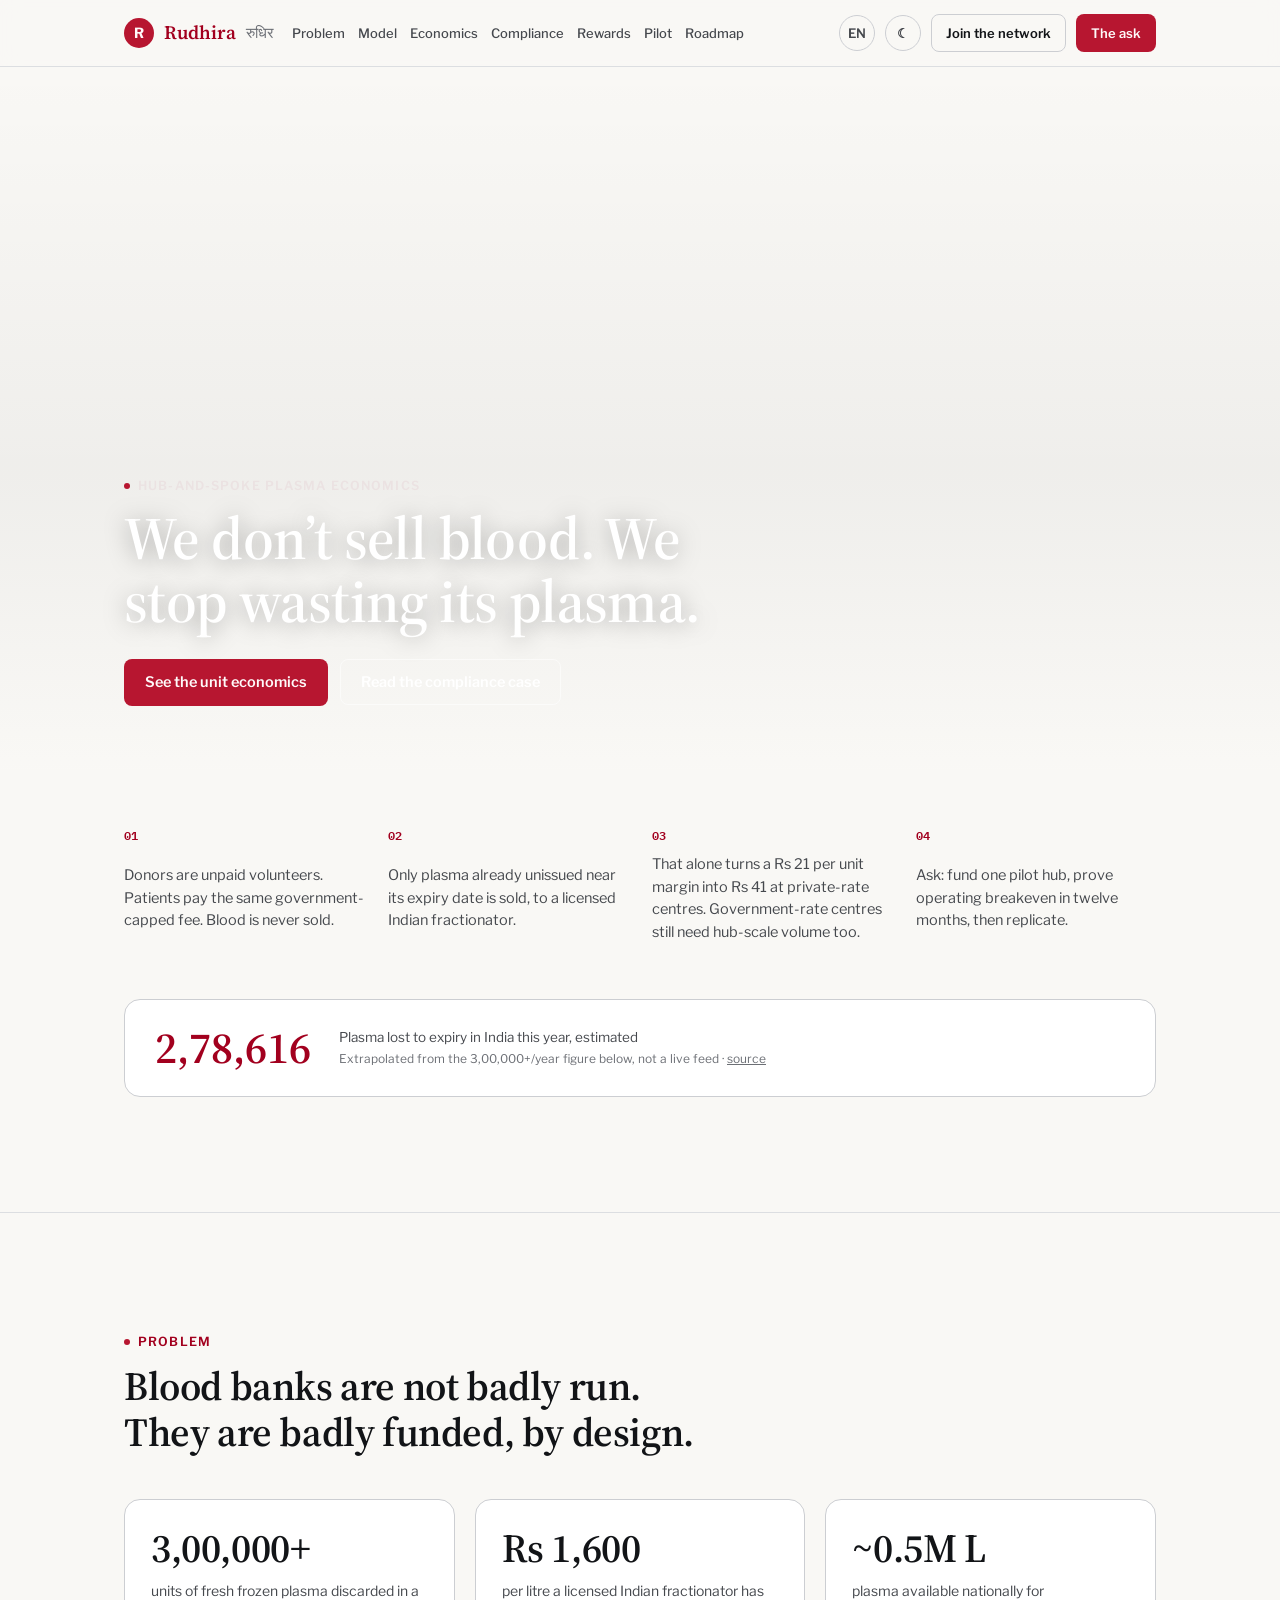
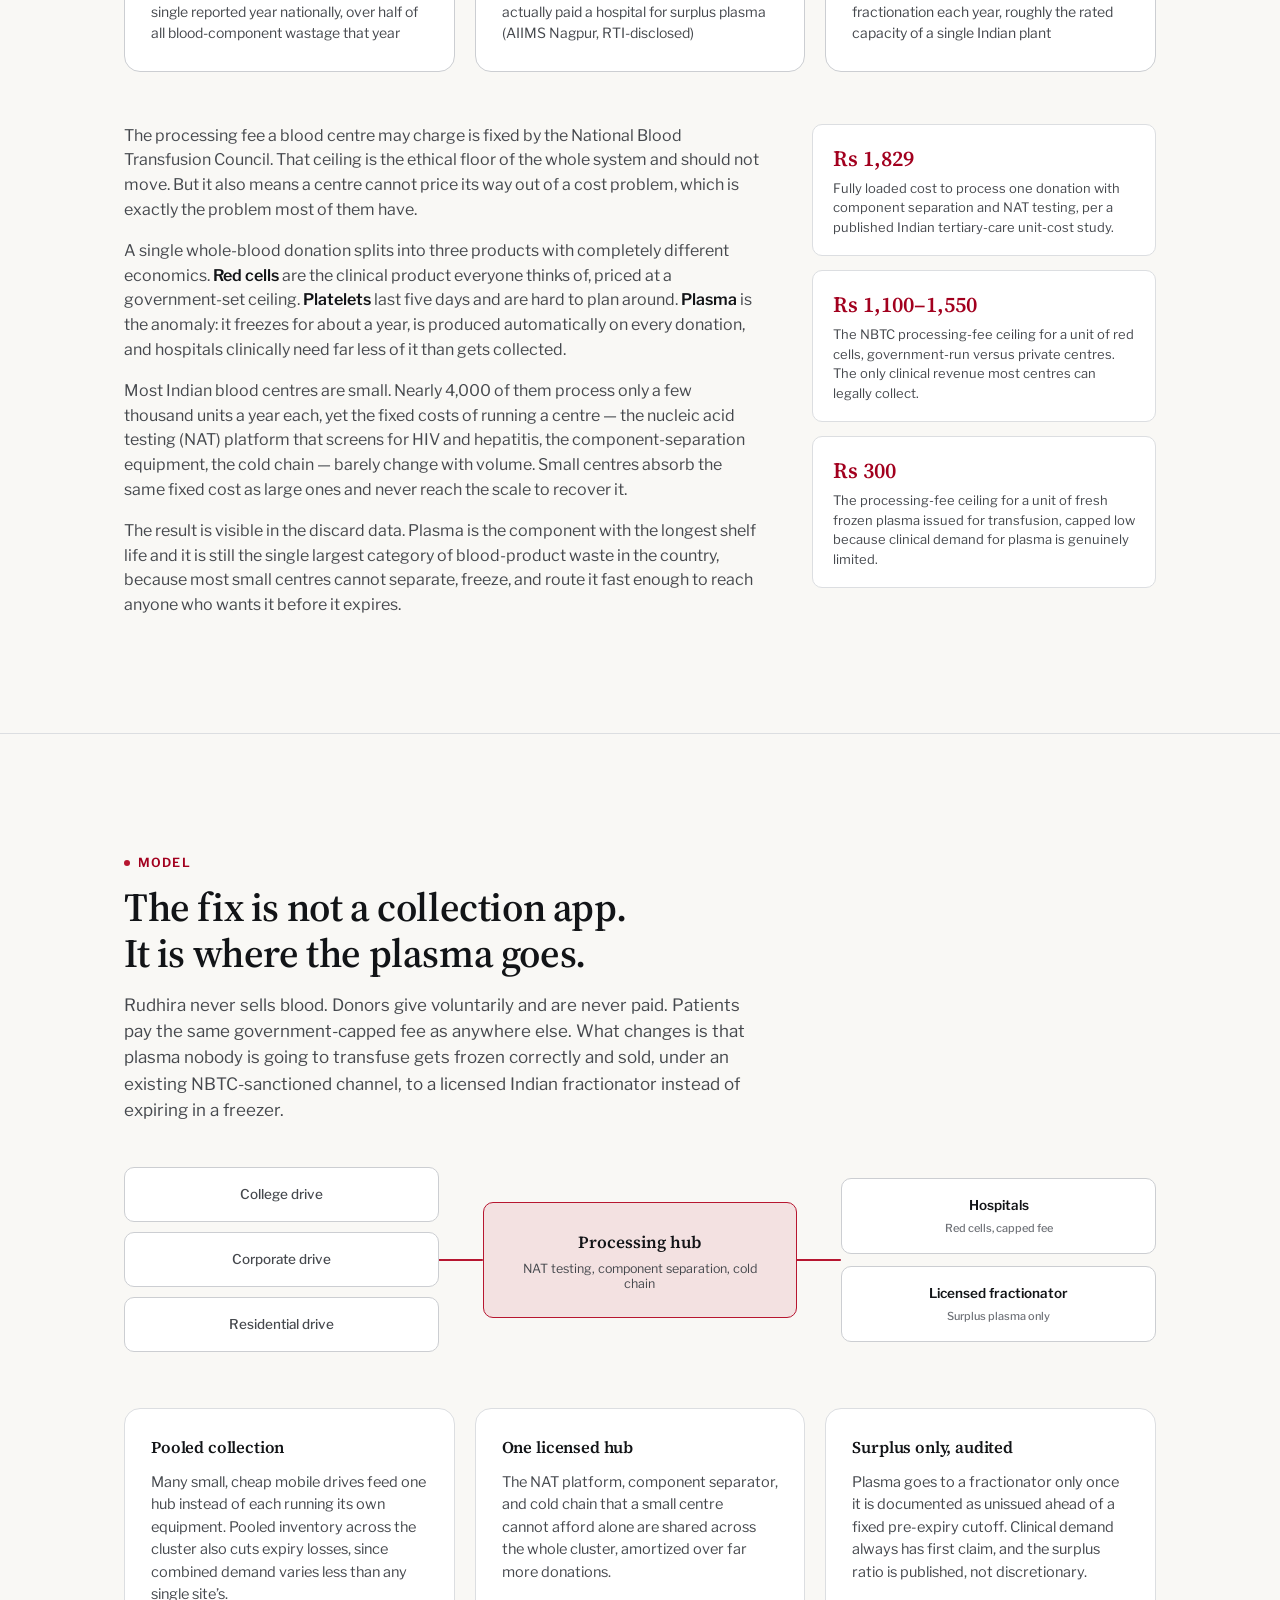
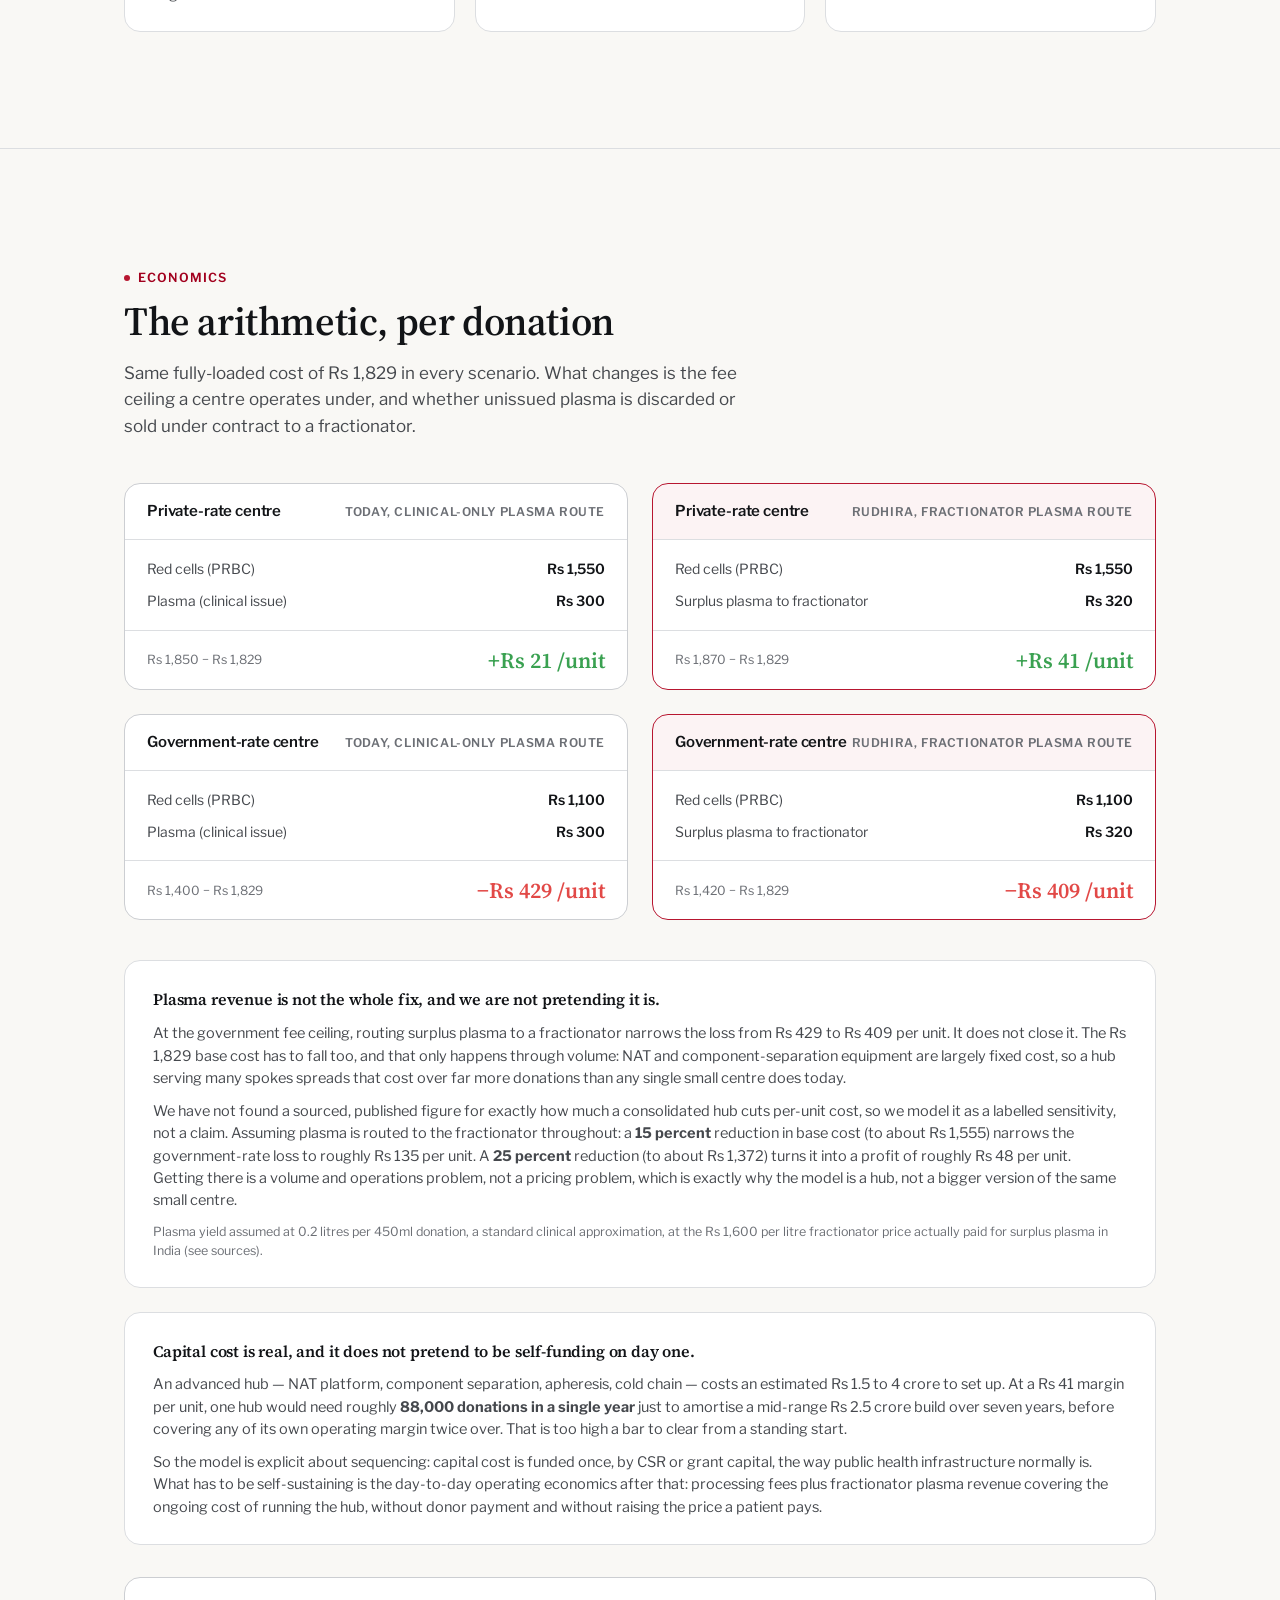
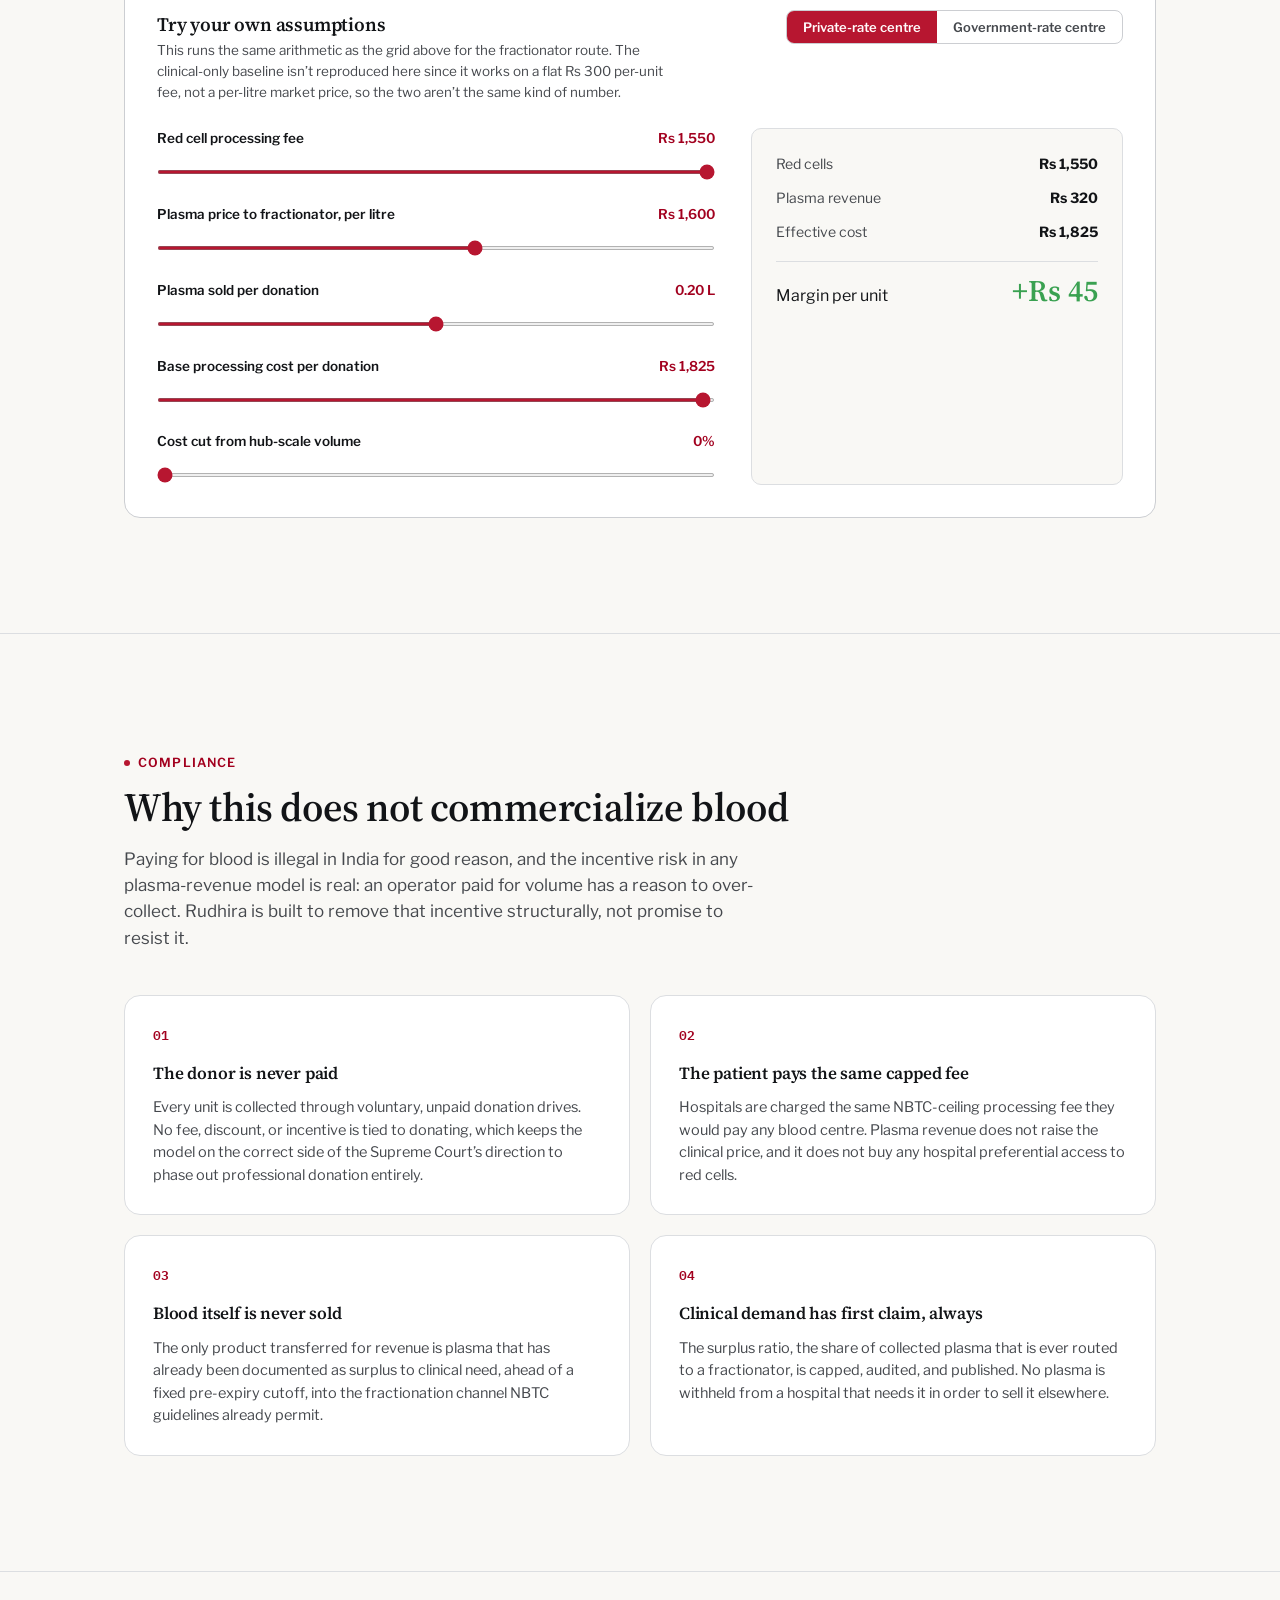
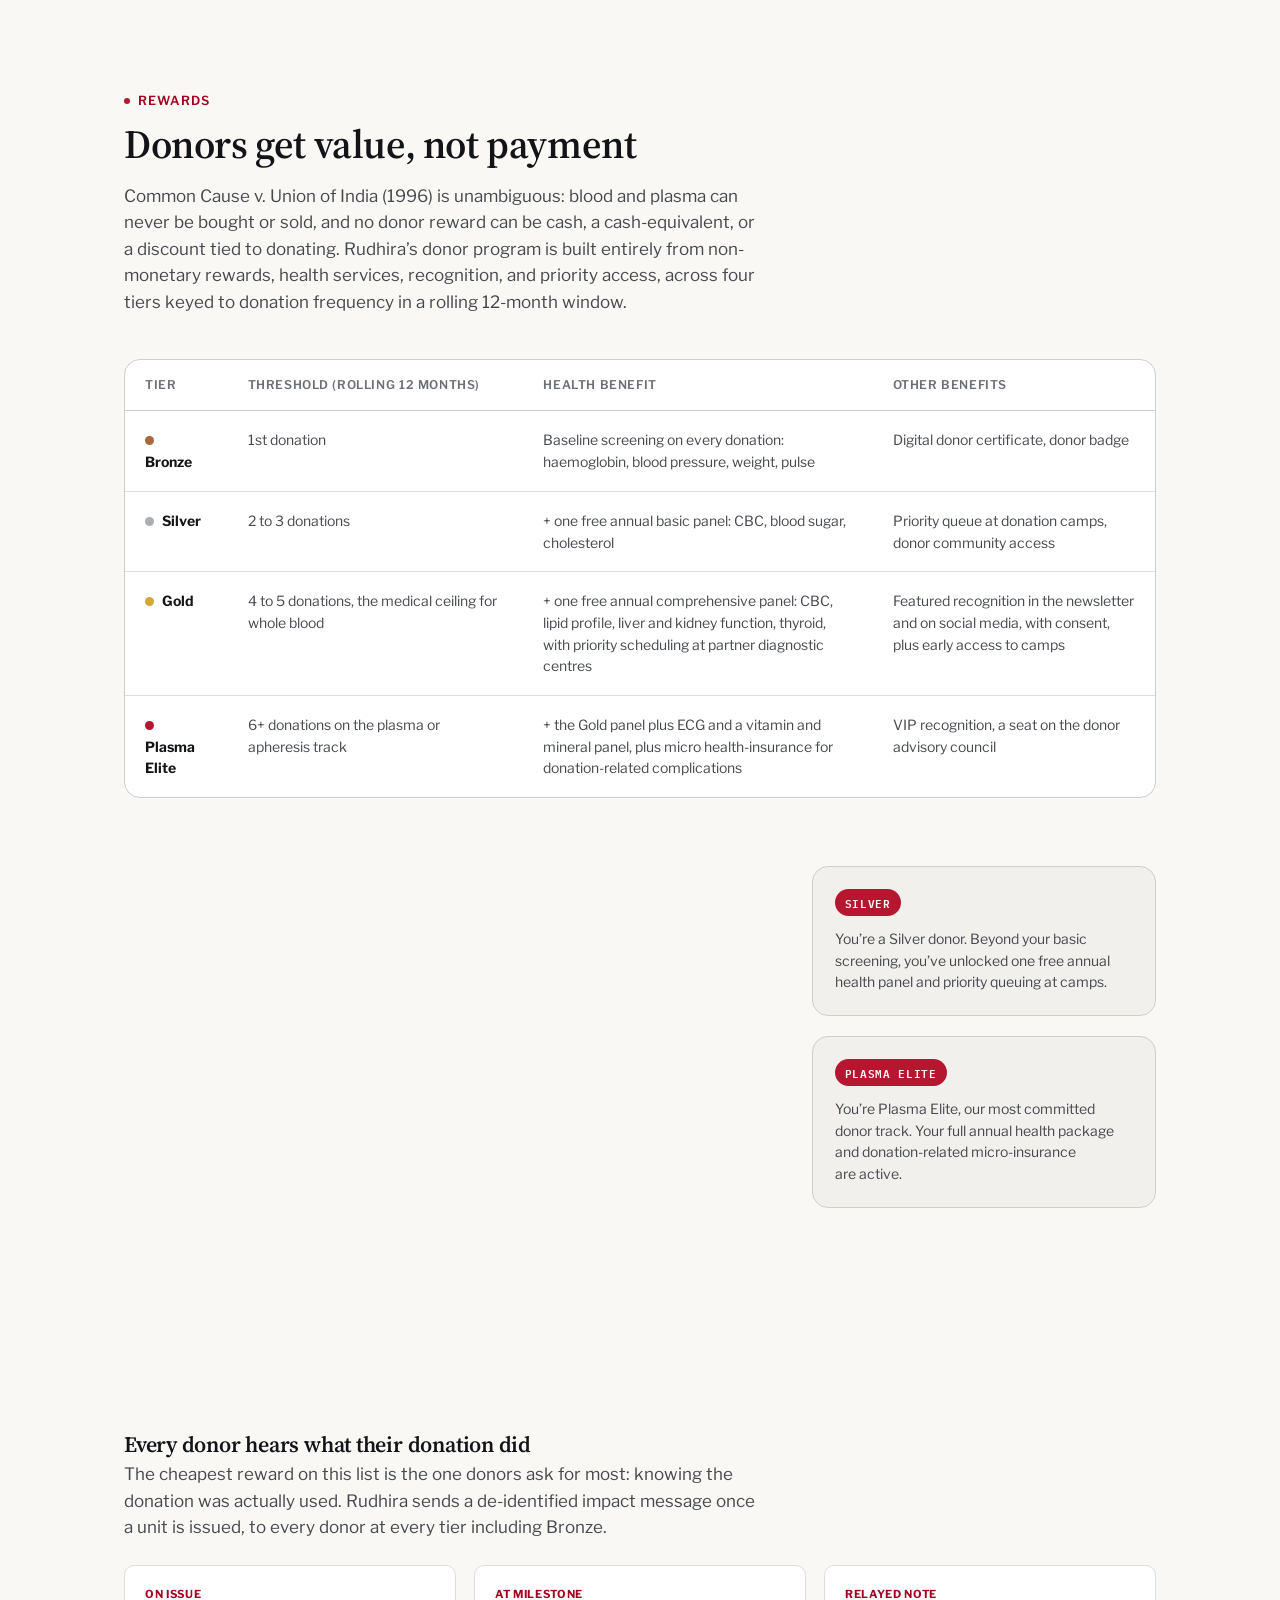
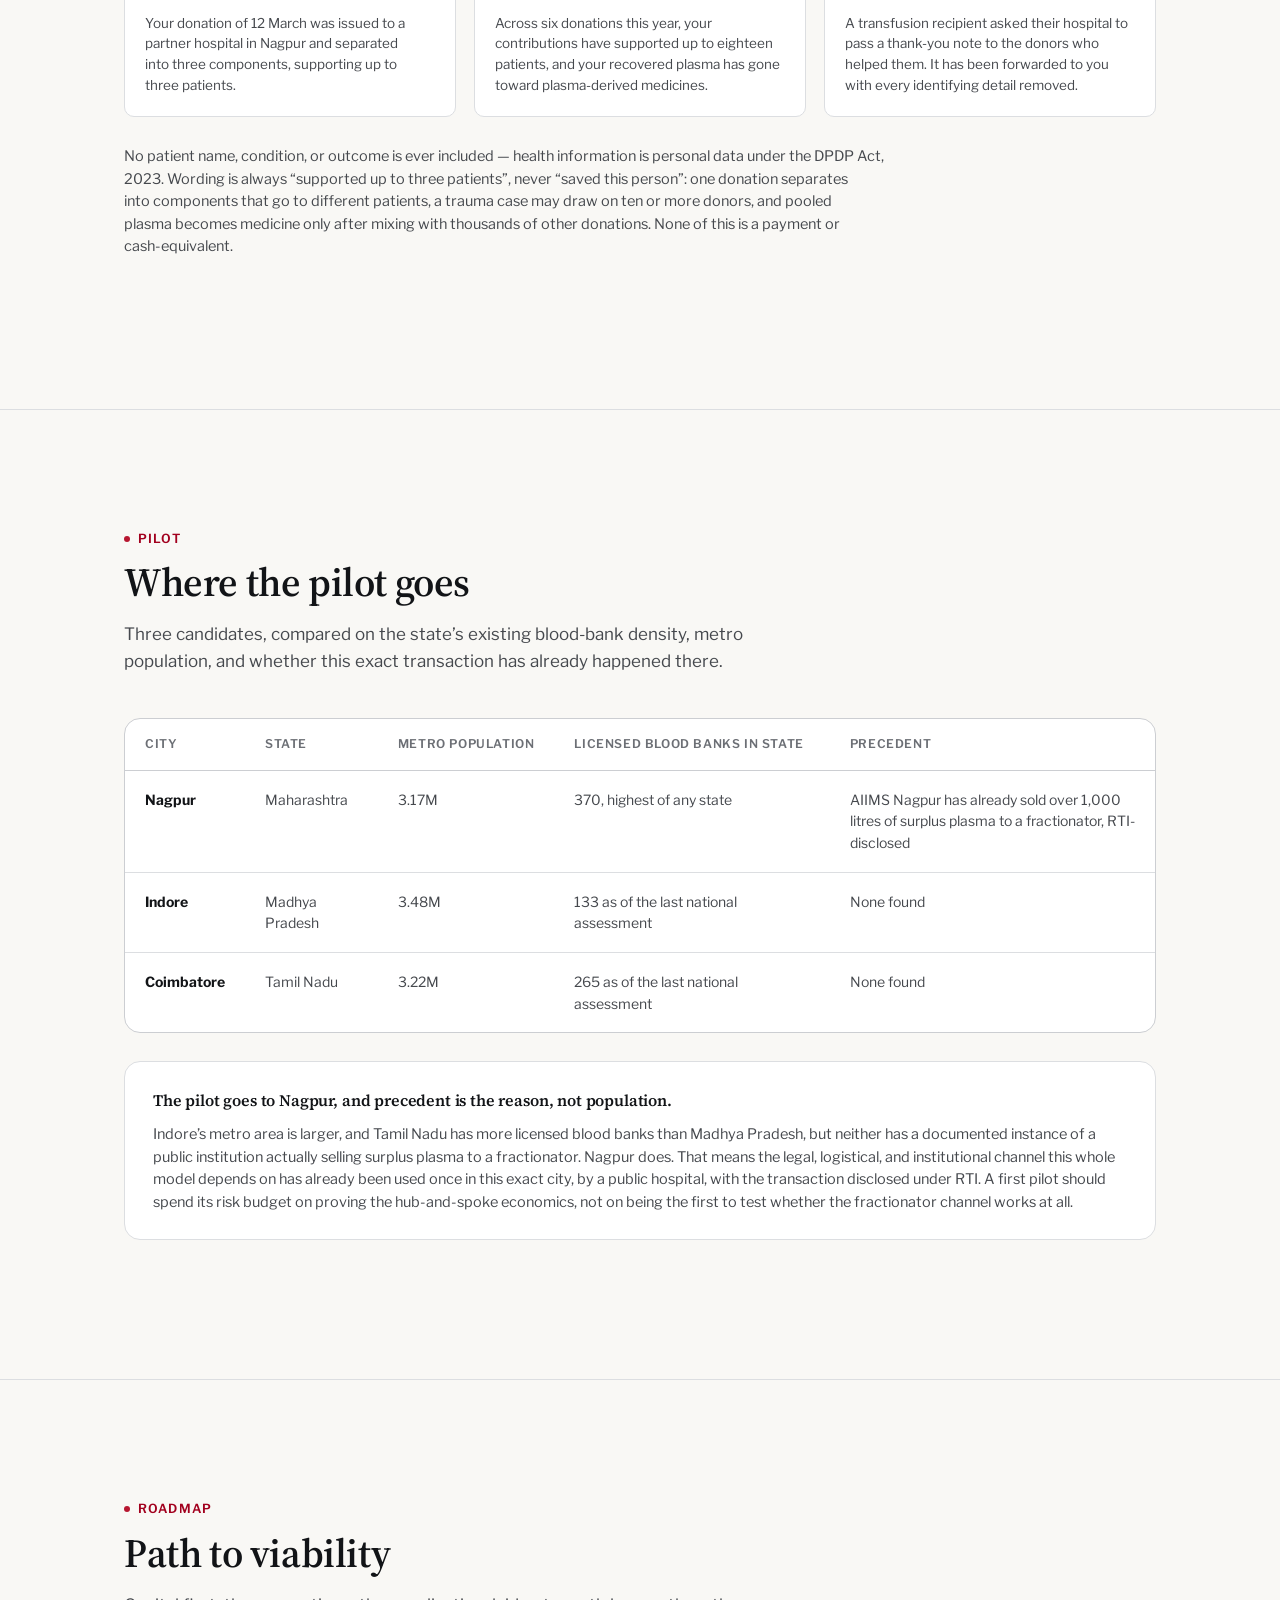
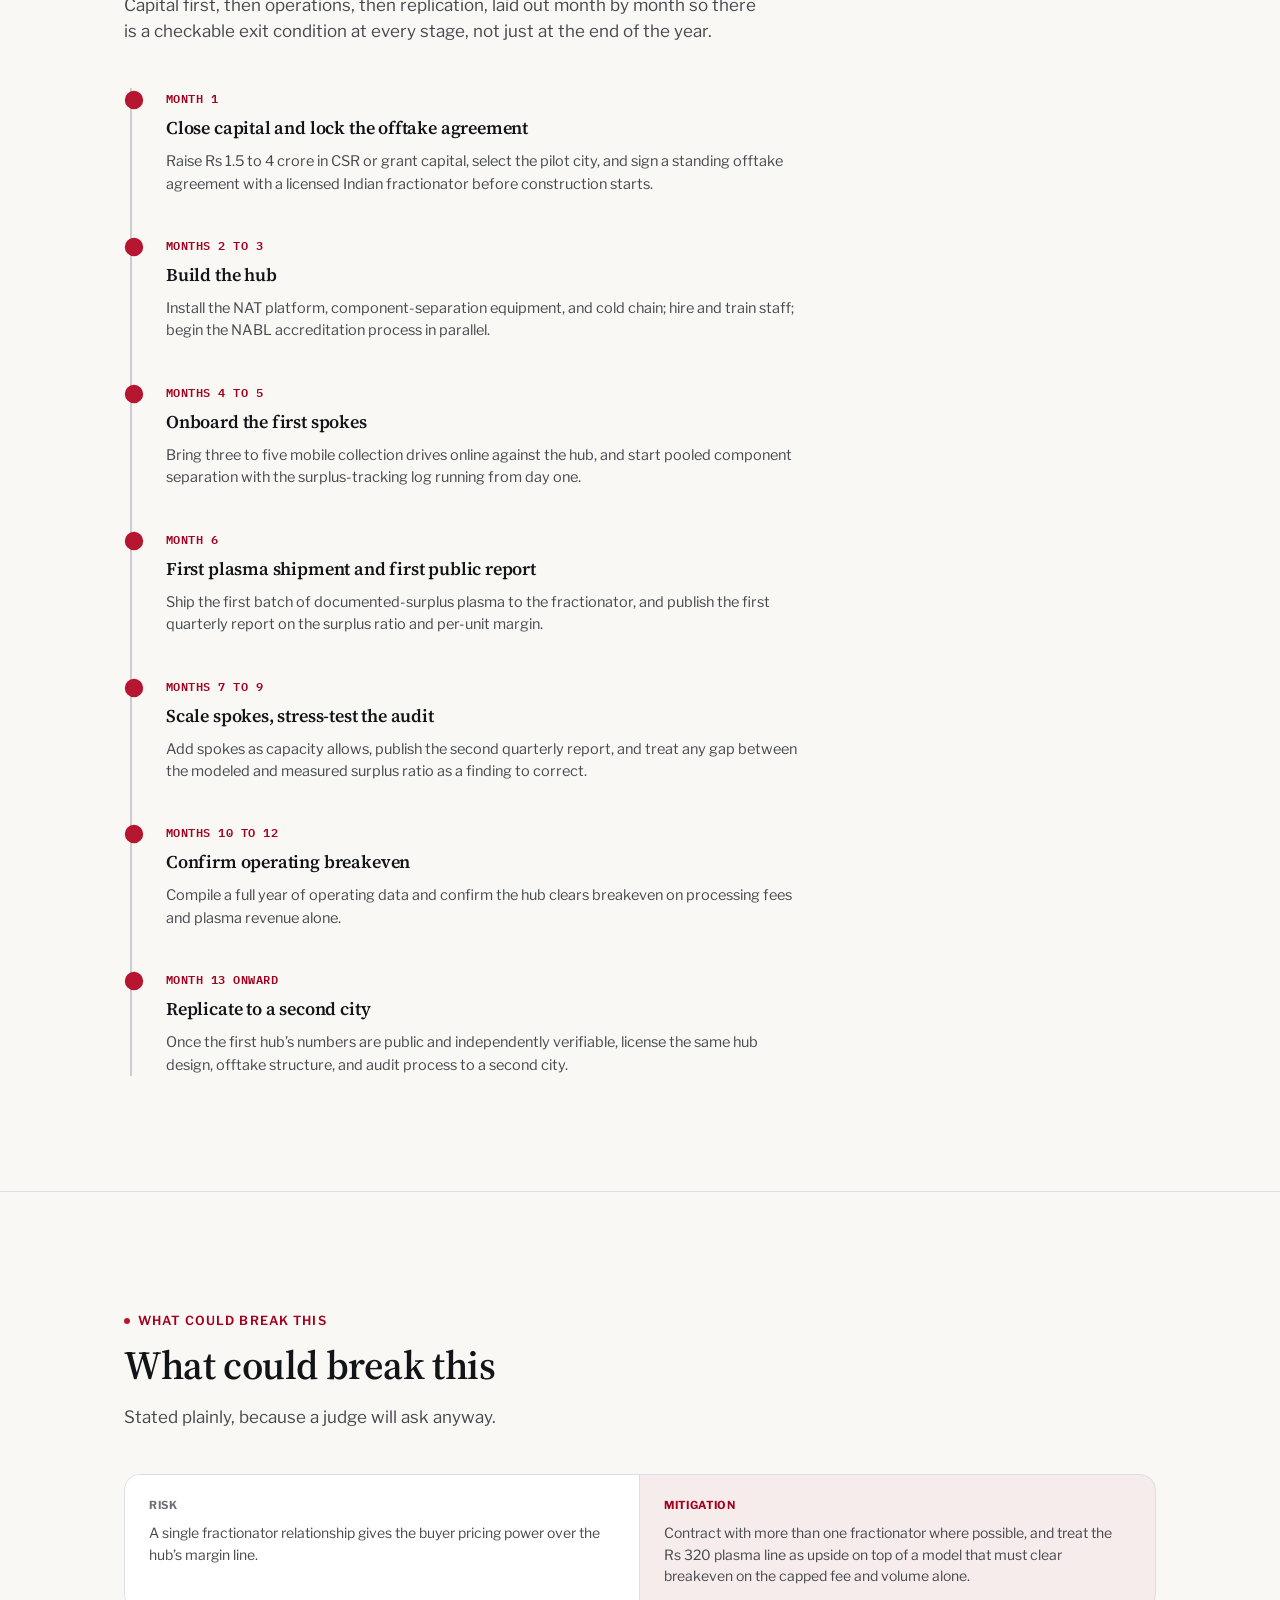
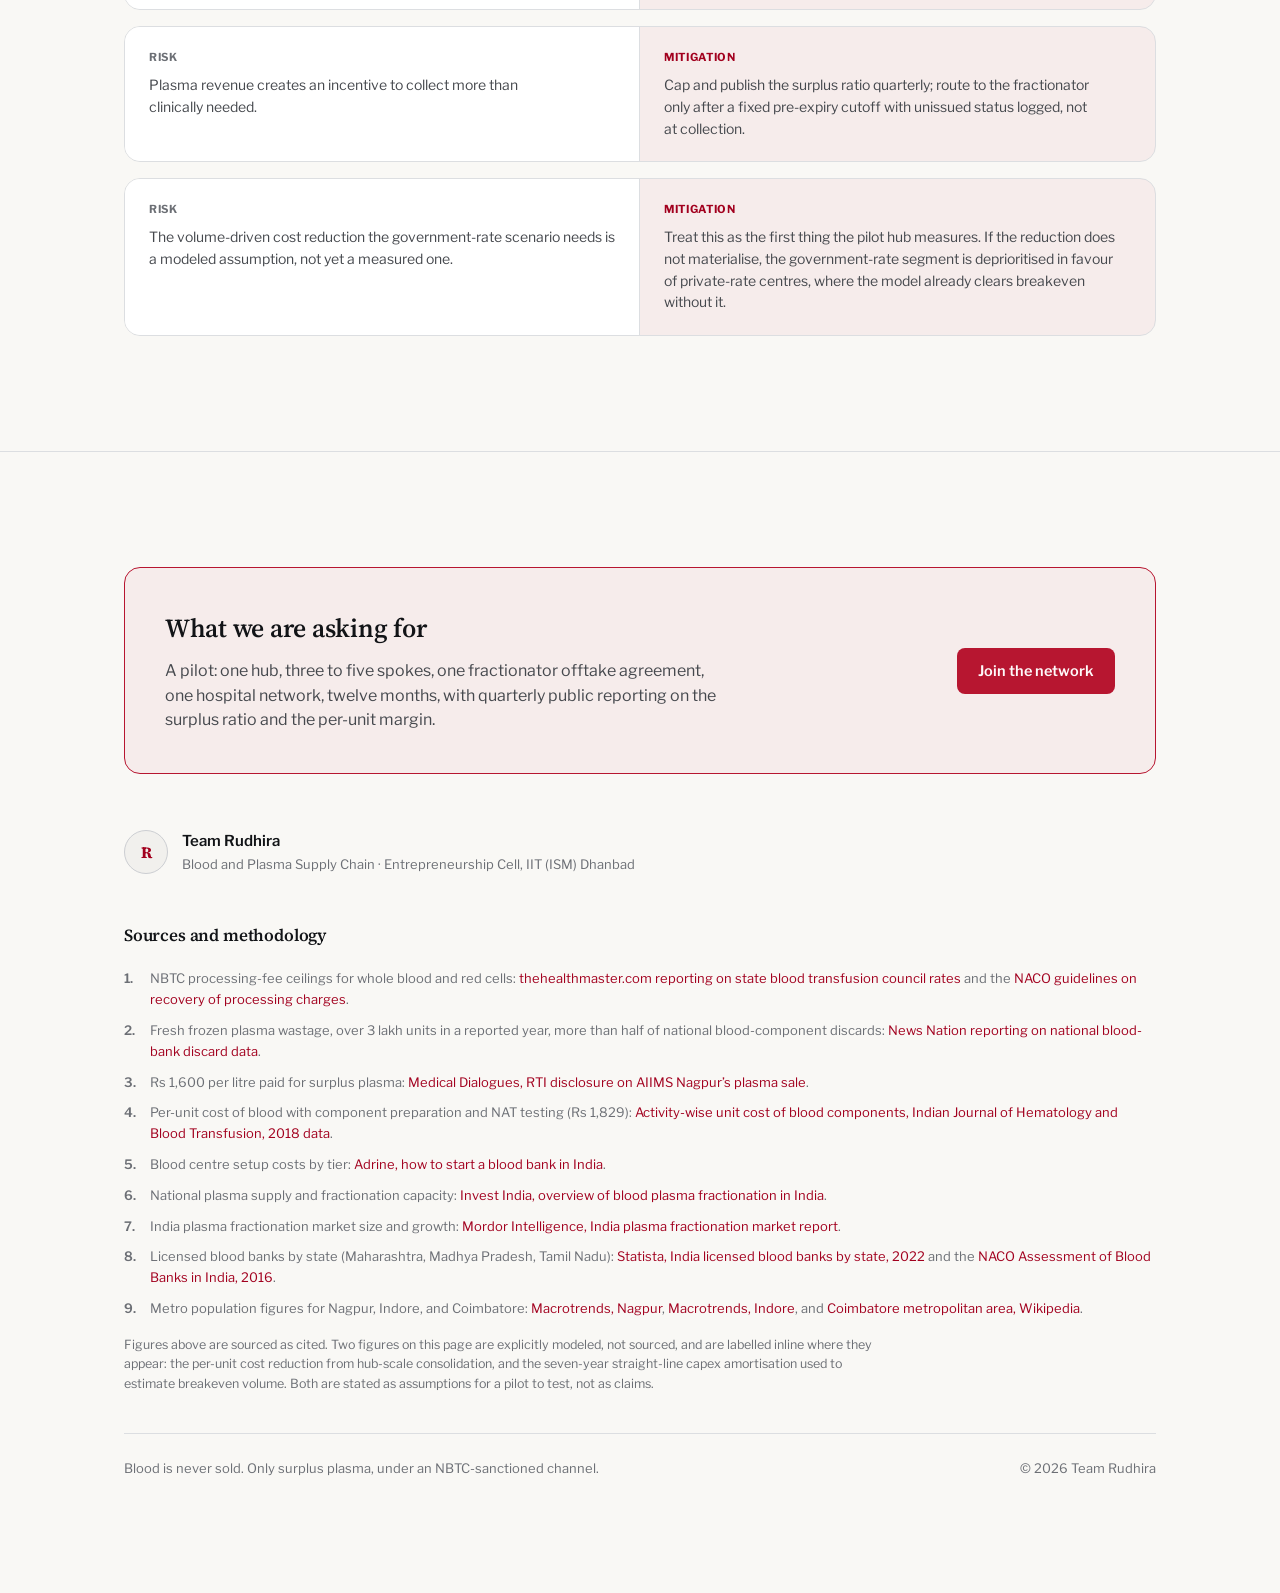
==== index.html @ e74bab11 "Translate the Problem section essay into Hindi The four essay paragraphs and the three mini-stat car" ====
<!DOCTYPE html>
<html lang="en" data-theme="dark">
<head>
<meta charset="UTF-8">
<meta name="viewport" content="width=device-width, initial-scale=1.0">
<title>Rudhira | A self-sustaining blood and plasma model</title>
<meta name="description" content="Rudhira funds India's blood supply chain by monetizing the surplus plasma blood banks already discard, not by selling blood.">
<meta property="og:title" content="Rudhira | A self-sustaining blood and plasma model">
<meta property="og:description" content="Rudhira funds India's blood supply chain by monetizing the surplus plasma blood banks already discard, not by selling blood.">
<meta property="og:image" content="og-image.png">
<meta property="og:type" content="website">
<link rel="preconnect" href="https://fonts.googleapis.com">
<link rel="preconnect" href="https://fonts.gstatic.com" crossorigin>
<link href="https://fonts.googleapis.com/css2?family=Source+Serif+4:opsz,wght@8..60,400;8..60,600;8..60,700&family=Libre+Franklin:wght@400;500;600;700&family=IBM+Plex+Mono:wght@500;600&display=swap" rel="stylesheet">
<link rel="stylesheet" href="styles.css">
<script src="./image-slot.js"></script>
</head>
<body>
<a class="skiplink" href="#top">Skip to main content</a>

<header class="topbar">
  <div class="topbar-inner">
    <a class="brand" href="#top" id="top">
      <span class="mark">R</span>
      <span>Rudhira</span>
      <span class="devanagari">रुधिर</span>
    </a>
    <nav class="primary" aria-label="Primary">
      <a href="#problem" data-i18n="nav_problem">Problem</a>
      <a href="#model" data-i18n="nav_model">Model</a>
      <a href="#economics" data-i18n="nav_economics">Economics</a>
      <a href="#compliance" data-i18n="nav_compliance">Compliance</a>
      <a href="#loyalty" data-i18n="nav_rewards">Rewards</a>
      <a href="#city" data-i18n="nav_city">Pilot</a>
      <a href="#roadmap" data-i18n="nav_roadmap">Roadmap</a>
    </nav>
    <div class="topbar-actions">
      <button class="icon-btn" id="langToggle" aria-label="Switch language" title="Switch language">EN</button>
      <button class="icon-btn" id="themeToggle" aria-label="Switch theme" title="Switch theme">☀</button>
      <a class="btn btn-ghost btn-sm" href="join.html" data-i18n="nav_join">Join the network</a>
      <a class="btn btn-primary btn-sm" href="#ask" data-i18n="nav_ask">The ask</a>
    </div>
  </div>
</header>

<main>
<!-- HERO -->
<section class="hero">
  <div class="hero-media">
    <image-slot id="hero-photo" shape="rect" fit="cover" placeholder="Drop a strong hero photo — cold-chain storage, a donation drive, or the hub in action" src="https://images.unsplash.com/photo-1753011399874-e4fa3ec22645?q=80&amp;w=2600&amp;auto=format&amp;fit=crop" credit="Photo by Nils Huenerfuerst on Unsplash" credit-href="https://unsplash.com/@nhuenerfuerst"></image-slot>
    <div class="hero-scrim"></div>
    <div class="hero-media-overlay">
      <span class="eyebrow" data-i18n="hero_eyebrow">Hub-and-spoke plasma economics</span>
      <h1 data-i18n="hero_h1">We don&rsquo;t sell blood. We stop wasting its plasma.</h1>
      <div class="hero-ctas">
        <a class="btn btn-primary" href="#economics" data-i18n="hero_cta1">See the unit economics</a>
        <a class="btn btn-ghost btn-on-media" href="#compliance" data-i18n="hero_cta2">Read the compliance case</a>
      </div>
    </div>
  </div>

  <div class="container">
    <div class="hero-notes-row hero-notes">
      <div class="hero-note"><span class="num">01</span><span data-i18n="hero_note1">Donors are unpaid volunteers. Patients pay the same government-capped fee. Blood is never sold.</span></div>
      <div class="hero-note"><span class="num">02</span><span data-i18n="hero_note2">Only plasma already unissued near its expiry date is sold, to a licensed Indian fractionator.</span></div>
      <div class="hero-note"><span class="num">03</span><span data-i18n="hero_note3">That alone turns a Rs 21 per unit margin into Rs 41 at private-rate centres. Government-rate centres still need hub-scale volume too.</span></div>
      <div class="hero-note"><span class="num">04</span><span data-i18n="hero_note4">Ask: fund one pilot hub, prove operating breakeven in twelve months, then replicate.</span></div>
    </div>

    <div class="counter-strip reveal">
      <div class="counter-num" id="wastageCounter">0</div>
      <div class="counter-meta">
        <div class="label" data-i18n="counter_label">Plasma lost to expiry in India this year, estimated</div>
        <div class="foot"><span data-i18n="counter_footnote">Extrapolated from the 3,00,000+/year figure below, not a live feed</span> &middot; <a href="https://english.newsnationtv.com/lifestyle/health-and-fitness/6-lakh-litres-of-blood-wasted-in-five-years-in-india-serious-loopholes-in-blood-banking-system-exposed-169373.html" data-i18n="counter_source">source</a></div>
      </div>
    </div>
  </div>
</section>

<!-- PROBLEM -->
<section id="problem">
  <div class="container">
    <div class="section-head reveal">
      <span class="eyebrow" data-i18n="nav_problem">The problem</span>
      <h2 data-i18n="problem_h2">Blood banks are not badly run. They are badly funded, by design.</h2>
    </div>

    <div class="stat-grid reveal">
      <div class="stat-card" data-copy="3,00,000+ units of fresh frozen plasma discarded in a single reported year nationally. Source: News Nation, national blood-bank discard data.">
        <span class="copy-hint" data-i18n="stat_copy">Click to copy with source</span>
        <div class="num" data-i18n="stat1_num">3,00,000+</div>
        <div class="label" data-i18n="stat1_label">units of fresh frozen plasma discarded in a single reported year nationally, over half of all blood-component wastage that year</div>
      </div>
      <div class="stat-card" data-copy="Rs 1,600 per litre paid for surplus plasma. Source: Medical Dialogues, AIIMS Nagpur RTI disclosure.">
        <span class="copy-hint" data-i18n="stat_copy">Click to copy with source</span>
        <div class="num" data-i18n="stat2_num">Rs 1,600</div>
        <div class="label" data-i18n="stat2_label">per litre a licensed Indian fractionator has actually paid a hospital for surplus plasma (AIIMS Nagpur, RTI-disclosed)</div>
      </div>
      <div class="stat-card" data-copy="~0.5M litres of plasma available nationally for fractionation each year. Source: Invest India, plasma fractionation overview.">
        <span class="copy-hint" data-i18n="stat_copy">Click to copy with source</span>
        <div class="num" data-i18n="stat3_num">~0.5M L</div>
        <div class="label" data-i18n="stat3_label">plasma available nationally for fractionation each year, roughly the rated capacity of a single Indian plant</div>
      </div>
    </div>

    <div class="essay">
      <div>
        <p data-i18n="problem_p1">The processing fee a blood centre may charge is fixed by the National Blood Transfusion Council. That ceiling is the ethical floor of the whole system and should not move. But it also means a centre cannot price its way out of a cost problem, which is exactly the problem most of them have.</p>
        <p data-i18n="problem_p2">A single whole-blood donation splits into three products with completely different economics. <strong>Red cells</strong> are the clinical product everyone thinks of, priced at a government-set ceiling. <strong>Platelets</strong> last five days and are hard to plan around. <strong>Plasma</strong> is the anomaly: it freezes for about a year, is produced automatically on every donation, and hospitals clinically need far less of it than gets collected.</p>
        <p data-i18n="problem_p3">Most Indian blood centres are small. Nearly 4,000 of them process only a few thousand units a year each, yet the fixed costs of running a centre &mdash; the nucleic acid testing (NAT) platform that screens for HIV and hepatitis, the component-separation equipment, the cold chain &mdash; barely change with volume. Small centres absorb the same fixed cost as large ones and never reach the scale to recover it.</p>
        <p data-i18n="problem_p4">The result is visible in the discard data. Plasma is the component with the longest shelf life and it is still the single largest category of blood-product waste in the country, because most small centres cannot separate, freeze, and route it fast enough to reach anyone who wants it before it expires.</p>
      </div>
      <div class="mini-stats">
        <div class="mini-stat"><div class="n" data-i18n="problem_mini1_num">Rs 1,829</div><div class="d" data-i18n="problem_mini1_desc">Fully loaded cost to process one donation with component separation and NAT testing, per a published Indian tertiary-care unit-cost study.</div></div>
        <div class="mini-stat"><div class="n" data-i18n="problem_mini2_num">Rs 1,100&ndash;1,550</div><div class="d" data-i18n="problem_mini2_desc">The NBTC processing-fee ceiling for a unit of red cells, government-run versus private centres. The only clinical revenue most centres can legally collect.</div></div>
        <div class="mini-stat"><div class="n" data-i18n="problem_mini3_num">Rs 300</div><div class="d" data-i18n="problem_mini3_desc">The processing-fee ceiling for a unit of fresh frozen plasma issued for transfusion, capped low because clinical demand for plasma is genuinely limited.</div></div>
      </div>
    </div>
  </div>
</section>

<!-- MODEL -->
<section id="model">
  <div class="container">
    <div class="section-head reveal">
      <span class="eyebrow" data-i18n="nav_model">The model</span>
      <h2 data-i18n="fix_h2">The fix is not a collection app. It is where the plasma goes.</h2>
      <p>Rudhira never sells blood. Donors give voluntarily and are never paid. Patients pay the same government-capped fee as anywhere else. What changes is that plasma nobody is going to transfuse gets frozen correctly and sold, under an existing NBTC-sanctioned channel, to a licensed Indian fractionator instead of expiring in a freezer.</p>
    </div>

    <div class="diagram reveal">
      <div class="diagram-row">
        <div class="diagram-col">
          <div class="dbox source" data-i18n="diagram_college">College drive</div>
          <div class="dbox source" data-i18n="diagram_corporate">Corporate drive</div>
          <div class="dbox source" data-i18n="diagram_residential">Residential drive</div>
        </div>
        <div class="arrow" aria-hidden="true"></div>
        <div class="diagram-col center">
          <div class="dbox hub"><span data-i18n="diagram_hub">Processing hub</span><span class="sub" data-i18n="diagram_hub_sub">NAT testing, component separation, cold chain</span></div>
        </div>
        <div class="arrow" aria-hidden="true"></div>
        <div class="diagram-outputs">
          <div class="dbox"><span data-i18n="diagram_hospitals">Hospitals</span><span class="sub" data-i18n="diagram_hospitals_sub">Red cells, capped fee</span></div>
          <div class="dbox"><span data-i18n="diagram_fractionator">Licensed fractionator</span><span class="sub" data-i18n="diagram_fractionator_sub">Surplus plasma only</span></div>
        </div>
      </div>
    </div>

    <div class="card-grid-3 reveal">
      <div class="info-card"><h4 data-i18n="fix_card1_title">Pooled collection</h4><p data-i18n="fix_card1_body">Many small, cheap mobile drives feed one hub instead of each running its own equipment. Pooled inventory across the cluster also cuts expiry losses, since combined demand varies less than any single site&rsquo;s.</p></div>
      <div class="info-card"><h4 data-i18n="fix_card2_title">One licensed hub</h4><p data-i18n="fix_card2_body">The NAT platform, component separator, and cold chain that a small centre cannot afford alone are shared across the whole cluster, amortized over far more donations.</p></div>
      <div class="info-card"><h4 data-i18n="fix_card3_title">Surplus only, audited</h4><p data-i18n="fix_card3_body">Plasma goes to a fractionator only once it is documented as unissued ahead of a fixed pre-expiry cutoff. Clinical demand always has first claim, and the surplus ratio is published, not discretionary.</p></div>
    </div>
  </div>
</section>

<!-- ECONOMICS -->
<section id="economics">
  <div class="container">
    <div class="section-head reveal">
      <span class="eyebrow" data-i18n="nav_economics">Economics</span>
      <h2 data-i18n="econ_h2">The arithmetic, per donation</h2>
      <p data-i18n="econ_intro">Same fully-loaded cost of Rs 1,829 in every scenario. What changes is the fee ceiling a centre operates under, and whether unissued plasma is discarded or sold under contract to a fractionator.</p>
    </div>

    <div class="econ-groups reveal">
      <div class="econ-group">
        <div class="econ-group-head"><h4 data-i18n="econ_private">Private-rate centre</h4><span class="tag" data-i18n="econ_today">Today</span></div>
        <div class="econ-rows">
          <div class="econ-line"><span data-i18n="econ_redcells">Red cells (PRBC)</span><b>Rs 1,550</b></div>
          <div class="econ-line"><span data-i18n="econ_plasma_clinical">Plasma (clinical issue)</span><b>Rs 300</b></div>
        </div>
        <div class="econ-result"><span class="calc">Rs 1,850 &minus; Rs 1,829</span><span class="margin pos">+Rs 21 /unit</span></div>
      </div>
      <div class="econ-group is-rudhira">
        <div class="econ-group-head"><h4 data-i18n="econ_private">Private-rate centre</h4><span class="tag" data-i18n="econ_rudhira">Rudhira</span></div>
        <div class="econ-rows">
          <div class="econ-line"><span data-i18n="econ_redcells">Red cells (PRBC)</span><b>Rs 1,550</b></div>
          <div class="econ-line"><span data-i18n="econ_plasma_surplus">Surplus plasma to fractionator</span><b>Rs 320</b></div>
        </div>
        <div class="econ-result"><span class="calc">Rs 1,870 &minus; Rs 1,829</span><span class="margin pos">+Rs 41 /unit</span></div>
      </div>
      <div class="econ-group">
        <div class="econ-group-head"><h4 data-i18n="econ_govt">Government-rate centre</h4><span class="tag" data-i18n="econ_today">Today</span></div>
        <div class="econ-rows">
          <div class="econ-line"><span data-i18n="econ_redcells">Red cells (PRBC)</span><b>Rs 1,100</b></div>
          <div class="econ-line"><span data-i18n="econ_plasma_clinical">Plasma (clinical issue)</span><b>Rs 300</b></div>
        </div>
        <div class="econ-result"><span class="calc">Rs 1,400 &minus; Rs 1,829</span><span class="margin neg">&minus;Rs 429 /unit</span></div>
      </div>
      <div class="econ-group is-rudhira">
        <div class="econ-group-head"><h4 data-i18n="econ_govt">Government-rate centre</h4><span class="tag" data-i18n="econ_rudhira">Rudhira</span></div>
        <div class="econ-rows">
          <div class="econ-line"><span data-i18n="econ_redcells">Red cells (PRBC)</span><b>Rs 1,100</b></div>
          <div class="econ-line"><span data-i18n="econ_plasma_surplus">Surplus plasma to fractionator</span><b>Rs 320</b></div>
        </div>
        <div class="econ-result"><span class="calc">Rs 1,420 &minus; Rs 1,829</span><span class="margin neg">&minus;Rs 409 /unit</span></div>
      </div>
    </div>

    <div class="callout reveal">
      <h4 data-i18n="econ_sensitivity_title">Plasma revenue is not the whole fix, and we are not pretending it is.</h4>
      <p>At the government fee ceiling, routing surplus plasma to a fractionator narrows the loss from Rs 429 to Rs 409 per unit. It does not close it. The Rs 1,829 base cost has to fall too, and that only happens through volume: NAT and component-separation equipment are largely fixed cost, so a hub serving many spokes spreads that cost over far more donations than any single small centre does today.</p>
      <p>We have not found a sourced, published figure for exactly how much a consolidated hub cuts per-unit cost, so we model it as a labelled sensitivity, not a claim. Assuming plasma is routed to the fractionator throughout: a <strong>15 percent</strong> reduction in base cost (to about Rs 1,555) narrows the government-rate loss to roughly Rs 135 per unit. A <strong>25 percent</strong> reduction (to about Rs 1,372) turns it into a profit of roughly Rs 48 per unit. Getting there is a volume and operations problem, not a pricing problem, which is exactly why the model is a hub, not a bigger version of the same small centre.</p>
      <p class="fine">Plasma yield assumed at 0.2 litres per 450ml donation, a standard clinical approximation, at the Rs 1,600 per litre fractionator price actually paid for surplus plasma in India (see sources).</p>
    </div>

    <div class="callout reveal">
      <h4 data-i18n="econ_capex_title">Capital cost is real, and it does not pretend to be self-funding on day one.</h4>
      <p>An advanced hub &mdash; NAT platform, component separation, apheresis, cold chain &mdash; costs an estimated Rs 1.5 to 4 crore to set up. At a Rs 41 margin per unit, one hub would need roughly <strong>88,000 donations in a single year</strong> just to amortise a mid-range Rs 2.5 crore build over seven years, before covering any of its own operating margin twice over. That is too high a bar to clear from a standing start.</p>
      <p>So the model is explicit about sequencing: capital cost is funded once, by CSR or grant capital, the way public health infrastructure normally is. What has to be self-sustaining is the day-to-day operating economics after that: processing fees plus fractionator plasma revenue covering the ongoing cost of running the hub, without donor payment and without raising the price a patient pays.</p>
    </div>

    <div class="calculator reveal">
      <div class="calc-head">
        <div>
          <h3 data-i18n="calc_title">Try your own assumptions</h3>
          <p data-i18n="calc_intro">This runs the same arithmetic as the grid above for the fractionator route. The clinical-only baseline isn&rsquo;t reproduced here since it works on a flat Rs 300 per-unit fee, not a per-litre market price, so the two aren&rsquo;t the same kind of number.</p>
        </div>
        <div class="segmented" id="centreToggle">
          <button data-centre="private" class="active" data-i18n="econ_private">Private-rate centre</button>
          <button data-centre="government" data-i18n="econ_govt">Government-rate centre</button>
        </div>
      </div>
      <div class="calc-body">
        <div class="calc-controls">
          <div class="calc-field">
            <label><span data-i18n="calc_redfee">Red cell processing fee</span><span class="val" id="valRedFee">Rs 1,550</span></label>
            <input type="range" id="calcRedFee" min="1100" max="1550" step="10" value="1550">
          </div>
          <div class="calc-field">
            <label><span data-i18n="calc_plasmaprice">Plasma price to fractionator, per litre</span><span class="val" id="valPlasmaPrice">Rs 1,600</span></label>
            <input type="range" id="calcPlasmaPrice" min="800" max="2200" step="20" value="1600">
          </div>
          <div class="calc-field">
            <label><span data-i18n="calc_plasmavol">Plasma sold per donation</span><span class="val" id="valPlasmaVol">0.20 L</span></label>
            <input type="range" id="calcPlasmaVol" min="0.10" max="0.30" step="0.01" value="0.20">
          </div>
          <div class="calc-field">
            <label><span data-i18n="calc_basecost">Base processing cost per donation</span><span class="val" id="valBaseCost">Rs 1,829</span></label>
            <input type="range" id="calcBaseCost" min="1300" max="1829" step="5" value="1829">
          </div>
          <div class="calc-field">
            <label><span data-i18n="calc_costcut">Cost cut from hub-scale volume</span><span class="val" id="valCostCut">0%</span></label>
            <input type="range" id="calcCostCut" min="0" max="30" step="1" value="0">
          </div>
        </div>
        <div class="calc-out">
          <div class="row"><span data-i18n="calc_redcells_out">Red cells</span><b id="outRedCells">Rs 1,550</b></div>
          <div class="row"><span data-i18n="calc_plasmarev_out">Plasma revenue</span><b id="outPlasmaRev">Rs 320</b></div>
          <div class="row"><span data-i18n="calc_effcost_out">Effective cost</span><b id="outEffCost">Rs 1,829</b></div>
          <div class="margin-row"><span data-i18n="calc_margin_out">Margin per unit</span><span class="val" id="outMargin">+Rs 41</span></div>
        </div>
      </div>
    </div>
  </div>
</section>

<!-- COMPLIANCE -->
<section id="compliance">
  <div class="container">
    <div class="section-head reveal">
      <span class="eyebrow" data-i18n="nav_compliance">Compliance</span>
      <h2 data-i18n="compliance_h2">Why this does not commercialize blood</h2>
      <p data-i18n="compliance_intro">Paying for blood is illegal in India for good reason, and the incentive risk in any plasma-revenue model is real: an operator paid for volume has a reason to over-collect. Rudhira is built to remove that incentive structurally, not promise to resist it.</p>
    </div>
    <div class="pillar-grid reveal">
      <div class="pillar"><span class="idx">01</span><h4 data-i18n="pillar1_title">The donor is never paid</h4><p data-i18n="pillar1_body">Every unit is collected through voluntary, unpaid donation drives. No fee, discount, or incentive is tied to donating, which keeps the model on the correct side of the Supreme Court&rsquo;s direction to phase out professional donation entirely.</p></div>
      <div class="pillar"><span class="idx">02</span><h4 data-i18n="pillar2_title">The patient pays the same capped fee</h4><p data-i18n="pillar2_body">Hospitals are charged the same NBTC-ceiling processing fee they would pay any blood centre. Plasma revenue does not raise the clinical price, and it does not buy any hospital preferential access to red cells.</p></div>
      <div class="pillar"><span class="idx">03</span><h4 data-i18n="pillar3_title">Blood itself is never sold</h4><p data-i18n="pillar3_body">The only product transferred for revenue is plasma that has already been documented as surplus to clinical need, ahead of a fixed pre-expiry cutoff, into the fractionation channel NBTC guidelines already permit.</p></div>
      <div class="pillar"><span class="idx">04</span><h4 data-i18n="pillar4_title">Clinical demand has first claim, always</h4><p data-i18n="pillar4_body">The surplus ratio &mdash; the share of collected plasma ever routed to a fractionator &mdash; is capped, audited, and published. No plasma is withheld from a hospital that needs it in order to sell it elsewhere.</p></div>
    </div>
  </div>
</section>

<!-- REWARDS -->
<section id="loyalty">
  <div class="container">
    <div class="section-head reveal">
      <span class="eyebrow" data-i18n="nav_rewards">Rewards</span>
      <h2 data-i18n="rewards_h2">Donors get value, not payment</h2>
      <p data-i18n="rewards_intro"><em>Common Cause v. Union of India</em> (1996) is unambiguous: blood and plasma can never be bought or sold, and no donor reward can be cash, a cash-equivalent, or a discount tied to donating. Rudhira&rsquo;s donor program is built entirely from non-monetary rewards &mdash; health services, recognition, and priority access &mdash; across four tiers keyed to donation frequency in a rolling 12-month window.</p>
    </div>

    <div class="table-wrap reveal">
      <table>
        <thead><tr>
          <th data-i18n="th_tier">Tier</th><th data-i18n="th_threshold">Threshold (rolling 12 months)</th>
          <th data-i18n="th_health">Health benefit</th><th data-i18n="th_other">Other benefits</th>
        </tr></thead>
        <tbody>
          <tr><td class="tier-cell"><span class="tier-dot bronze"></span><span data-i18n="tier_bronze">Bronze</span></td><td>1st donation</td><td>Baseline screening on every donation: haemoglobin, blood pressure, weight, pulse</td><td>Digital donor certificate, donor badge</td></tr>
          <tr><td class="tier-cell"><span class="tier-dot silver"></span><span data-i18n="tier_silver">Silver</span></td><td>2 to 3 donations</td><td>+ one free annual basic panel: CBC, blood sugar, cholesterol</td><td>Priority queue at donation camps, donor community access</td></tr>
          <tr><td class="tier-cell"><span class="tier-dot gold"></span><span data-i18n="tier_gold">Gold</span></td><td>4 to 5 donations, the medical ceiling for whole blood</td><td>+ one free annual comprehensive panel: CBC, lipid profile, liver and kidney function, thyroid, with priority scheduling at partner diagnostic centres</td><td>Featured recognition in the newsletter and on social media, with consent, plus early access to camps</td></tr>
          <tr><td class="tier-cell"><span class="tier-dot elite"></span><span data-i18n="tier_elite">Plasma Elite</span></td><td>6+ donations on the plasma or apheresis track</td><td>+ the Gold panel plus ECG and a vitamin and mineral panel, plus micro health-insurance for donation-related complications</td><td>VIP recognition, a seat on the donor advisory council</td></tr>
        </tbody>
      </table>
    </div>

    <div class="essay" style="margin-top:40px">
      <div>
        <div class="card-grid-3" style="grid-template-columns:1fr">
          <div class="info-card"><h4>The window rolls, it does not reset on a fixed date</h4><p>Every verified donation recalculates the donor&rsquo;s tier from a trailing 365-day count, not a calendar year. An upgrade applies the moment a threshold is crossed. A downgrade only takes effect if the count is still short 30 days later, so one slow month does not cost a donor their tier.</p></div>
          <div class="info-card"><h4>Every entitlement is dated, it never stacks</h4><p>Each tier&rsquo;s checkup benefit is issued once per 12-month cycle, not once per donation. It has to be booked at a partner diagnostic centre inside that cycle or it lapses; unused entitlements do not carry over or accumulate.</p></div>
          <div class="info-card"><h4>Donation counts come from the blood bank, never from the donor</h4><p>A donation only counts toward tier progress once a partner blood bank or camp confirms it through the platform. Nothing a donor enters in the app can move their own tier.</p></div>
        </div>
      </div>
      <div>
        <div class="app-cards" style="grid-template-columns:1fr">
          <div class="app-card"><span class="badge" data-i18n="app_silver_title">SILVER</span><p data-i18n="app_silver_body">You&rsquo;re a Silver donor. Beyond your basic screening, you&rsquo;ve unlocked one free annual health panel and priority queuing at camps.</p></div>
          <div class="app-card"><span class="badge" data-i18n="app_elite_title">PLASMA ELITE</span><p data-i18n="app_elite_body">You&rsquo;re Plasma Elite, our most committed donor track. Your full annual health package and donation-related micro-insurance are active.</p></div>
        </div>
      </div>
    </div>

    <div class="section-head reveal" style="margin-top:56px;margin-bottom:24px">
      <h3 style="font-size:22px" data-i18n="impact_h3">Every donor hears what their donation did</h3>
      <p>The cheapest reward on this list is the one donors ask for most: knowing the donation was actually used. Rudhira sends a de-identified impact message once a unit is issued, to every donor at every tier including Bronze.</p>
    </div>
    <div class="impact-cards reveal">
      <div class="impact-card"><span class="tag" data-i18n="impact_on_issue_tag">ON ISSUE</span><p data-i18n="impact_on_issue_body">Your donation of 12 March was issued to a partner hospital in Nagpur and separated into three components, supporting up to three patients.</p></div>
      <div class="impact-card"><span class="tag" data-i18n="impact_milestone_tag">AT MILESTONE</span><p data-i18n="impact_milestone_body">Across six donations this year, your contributions have supported up to eighteen patients, and your recovered plasma has gone toward plasma-derived medicines.</p></div>
      <div class="impact-card"><span class="tag" data-i18n="impact_relayed_tag">RELAYED NOTE</span><p data-i18n="impact_relayed_body">A transfusion recipient asked their hospital to pass a thank-you note to the donors who helped them. It has been forwarded to you with every identifying detail removed.</p></div>
    </div>
    <p class="lede" style="margin-top:28px;font-size:14.5px">No patient name, condition, or outcome is ever included &mdash; health information is personal data under the DPDP Act, 2023. Wording is always &ldquo;supported up to three patients&rdquo;, never &ldquo;saved this person&rdquo;: one donation separates into components that go to different patients, a trauma case may draw on ten or more donors, and pooled plasma becomes medicine only after mixing with thousands of other donations. None of this is a payment or cash-equivalent.</p>
  </div>
</section>

<!-- PILOT CITY -->
<section id="city">
  <div class="container">
    <div class="section-head reveal">
      <span class="eyebrow" data-i18n="nav_city">Pilot city</span>
      <h2 data-i18n="city_h2">Where the pilot goes</h2>
      <p data-i18n="city_intro">Three candidates, compared on the state&rsquo;s existing blood-bank density, metro population, and whether this exact transaction has already happened there.</p>
    </div>
    <div class="table-wrap reveal">
      <table>
        <thead><tr>
          <th data-i18n="th_city">City</th><th data-i18n="th_state">State</th><th data-i18n="th_metro">Metro population</th>
          <th data-i18n="th_banks">Licensed blood banks in state</th><th data-i18n="th_precedent">Precedent</th>
        </tr></thead>
        <tbody>
          <tr><td class="hero-cell">Nagpur</td><td>Maharashtra</td><td>3.17M</td><td>370, highest of any state</td><td>AIIMS Nagpur has already sold over 1,000 litres of surplus plasma to a fractionator, RTI-disclosed</td></tr>
          <tr><td class="hero-cell">Indore</td><td>Madhya Pradesh</td><td>3.48M</td><td>133 as of the last national assessment</td><td>None found</td></tr>
          <tr><td class="hero-cell">Coimbatore</td><td>Tamil Nadu</td><td>3.22M</td><td>265 as of the last national assessment</td><td>None found</td></tr>
        </tbody>
      </table>
    </div>
    <div class="callout city-verdict reveal">
      <h4 data-i18n="city_verdict_title">The pilot goes to Nagpur, and precedent is the reason, not population.</h4>
      <p>Indore&rsquo;s metro area is larger, and Tamil Nadu has more licensed blood banks than Madhya Pradesh, but neither has a documented instance of a public institution actually selling surplus plasma to a fractionator. Nagpur does. That means the legal, logistical, and institutional channel this whole model depends on has already been used once in this exact city, by a public hospital, with the transaction disclosed under RTI. A first pilot should spend its risk budget on proving the hub-and-spoke economics, not on being the first to test whether the fractionator channel works at all.</p>
    </div>
  </div>
</section>

<!-- ROADMAP -->
<section id="roadmap">
  <div class="container">
    <div class="section-head reveal">
      <span class="eyebrow" data-i18n="nav_roadmap">Roadmap</span>
      <h2 data-i18n="roadmap_h2">Path to viability</h2>
      <p data-i18n="roadmap_intro">Capital first, then operations, then replication, laid out month by month so there is a checkable exit condition at every stage, not just at the end of the year.</p>
    </div>
    <div class="roadmap reveal">
      <div class="stage"><div class="time" data-i18n="stage1_time">Month 1</div><h4 data-i18n="stage1_title">Close capital and lock the offtake agreement</h4><p data-i18n="stage1_body">Raise Rs 1.5 to 4 crore in CSR or grant capital, select the pilot city, and sign a standing offtake agreement with a licensed Indian fractionator before construction starts, not after, so the plasma revenue line is contracted, not assumed.</p></div>
      <div class="stage"><div class="time" data-i18n="stage2_time">Months 2 to 3</div><h4 data-i18n="stage2_title">Build the hub</h4><p data-i18n="stage2_body">Install the NAT platform, component-separation equipment, and cold chain; hire and train staff; begin the NABL accreditation process in parallel rather than after opening.</p></div>
      <div class="stage"><div class="time" data-i18n="stage3_time">Months 4 to 5</div><h4 data-i18n="stage3_title">Onboard the first spokes</h4><p data-i18n="stage3_body">Bring three to five mobile collection drives &mdash; college, corporate, and residential &mdash; online against the hub, and start pooled component separation with the surplus-tracking log running from day one.</p></div>
      <div class="stage"><div class="time" data-i18n="stage4_time">Month 6</div><h4 data-i18n="stage4_title">First plasma shipment and first public report</h4><p data-i18n="stage4_body">Ship the first batch of documented-surplus plasma to the fractionator, and publish the first quarterly report on the surplus ratio and per-unit margin, the same reporting format for the whole pilot.</p></div>
      <div class="stage"><div class="time" data-i18n="stage5_time">Months 7 to 9</div><h4 data-i18n="stage5_title">Scale spokes, stress-test the audit</h4><p data-i18n="stage5_body">Add spokes as capacity allows, publish the second quarterly report, and treat any gap between the modeled and measured surplus ratio as a finding to correct, not a number to smooth over.</p></div>
      <div class="stage"><div class="time" data-i18n="stage6_time">Months 10 to 12</div><h4 data-i18n="stage6_title">Confirm operating breakeven</h4><p data-i18n="stage6_body">Compile a full year of operating data and confirm the hub clears breakeven on processing fees and plasma revenue alone, independent of the capital already spent.</p></div>
      <div class="stage"><div class="time" data-i18n="stage7_time">Month 13 onward</div><h4 data-i18n="stage7_title">Replicate to a second city</h4><p data-i18n="stage7_body">Only once the first hub&rsquo;s numbers are public and independently verifiable, license the same hub design, offtake structure, and audit process to a second city, funded this time in part by the first hub&rsquo;s own operating surplus.</p></div>
    </div>
  </div>
</section>

<!-- RISKS -->
<section id="risks">
  <div class="container">
    <div class="section-head reveal">
      <span class="eyebrow" data-i18n="risks_h2">Risks</span>
      <h2 data-i18n="risks_h2">What could break this</h2>
      <p data-i18n="risks_intro">Stated plainly, because a judge will ask anyway.</p>
    </div>
    <div class="risk-list reveal">
      <div class="risk-pair">
        <div class="risk-cell"><span class="k" data-i18n="risk1_label">Risk</span><p data-i18n="risk1_body">A single fractionator relationship gives the buyer pricing power over the hub&rsquo;s margin line.</p></div>
        <div class="mitigation-cell"><span class="k" data-i18n="mitigation1_label">Mitigation</span><p data-i18n="mitigation1_body">Contract with more than one fractionator where possible, and treat the Rs 320 plasma line as upside on top of a model that must clear breakeven on the capped processing fee and volume alone.</p></div>
      </div>
      <div class="risk-pair">
        <div class="risk-cell"><span class="k" data-i18n="risk1_label">Risk</span><p data-i18n="risk2_body">Plasma revenue creates an incentive to collect more than clinically needed.</p></div>
        <div class="mitigation-cell"><span class="k" data-i18n="mitigation1_label">Mitigation</span><p data-i18n="mitigation2_body">Cap and publish the surplus ratio quarterly; route to the fractionator only after a fixed pre-expiry cutoff with unissued status logged, not at collection.</p></div>
      </div>
      <div class="risk-pair">
        <div class="risk-cell"><span class="k" data-i18n="risk1_label">Risk</span><p data-i18n="risk3_body">The volume-driven cost reduction the government-rate scenario needs is a modeled assumption, not yet a measured one.</p></div>
        <div class="mitigation-cell"><span class="k" data-i18n="mitigation1_label">Mitigation</span><p data-i18n="mitigation3_body">Treat this as the first thing the pilot hub measures. If the reduction does not materialise, the government-rate segment is deprioritised in favour of private-rate centres, where the model already clears breakeven without it.</p></div>
      </div>
    </div>
  </div>
</section>

<!-- ASK + FOOTER -->
<section id="ask">
  <div class="container">
    <div class="ask-panel reveal">
      <div>
        <h2 data-i18n="ask_h2">What we are asking for</h2>
        <p data-i18n="ask_body">A pilot: one hub, three to five spokes, one fractionator offtake agreement, one hospital network, twelve months, with quarterly public reporting on the surplus ratio and the per-unit margin.</p>
      </div>
      <a class="btn btn-primary" href="join.html" data-i18n="nav_join">Join the network</a>
    </div>

    <div class="footer-meta reveal">
      <div class="footer-team-block">
        <div class="footer-mark">R</div>
        <div>
          <div class="t" data-i18n="footer_team">Team Rudhira</div>
          <div class="s" data-i18n="footer_org">Blood and Plasma Supply Chain &middot; Entrepreneurship Cell, IIT (ISM) Dhanbad</div>
        </div>
      </div>
    </div>

    <h3 style="font-size:17px;margin-top:48px" data-i18n="sources_h2">Sources and methodology</h3>
    <ol class="sources-list">
      <li>NBTC processing-fee ceilings for whole blood and red cells: <a href="https://thehealthmaster.com/2022/06/08/rs-1050-per-unit-for-whole-blood/">thehealthmaster.com reporting on state blood transfusion council rates</a> and the <a href="https://www.naco.gov.in/sites/default/files/Guidelines%20on%20recovery%20of%20Processing%20Charges%20for%20Blood%20&%20Blood%20Components.pdf">NACO guidelines on recovery of processing charges</a>.</li>
      <li>Fresh frozen plasma wastage, over 3 lakh units in a reported year, more than half of national blood-component discards: <a href="https://english.newsnationtv.com/lifestyle/health-and-fitness/6-lakh-litres-of-blood-wasted-in-five-years-in-india-serious-loopholes-in-blood-banking-system-exposed-169373.html">News Nation reporting on national blood-bank discard data</a>.</li>
      <li>Rs 1,600 per litre paid for surplus plasma: <a href="https://medicaldialogues.in/news/health/hospital-diagnostics/aiims-nagpur-sold-over-1000-litres-of-surplus-plasma-for-rs-1644-lakh-rti-reveals-174685">Medical Dialogues, RTI disclosure on AIIMS Nagpur&rsquo;s plasma sale</a>.</li>
      <li>Per-unit cost of blood with component preparation and NAT testing (Rs 1,829): <a href="https://pubmed.ncbi.nlm.nih.gov/32425391/">Activity-wise unit cost of blood components, Indian Journal of Hematology and Blood Transfusion, 2018 data</a>.</li>
      <li>Blood centre setup costs by tier: <a href="https://www.adrine.in/blog/how-to-start-blood-bank-india">Adrine, how to start a blood bank in India</a>.</li>
      <li>National plasma supply and fractionation capacity: <a href="https://www.investindia.gov.in/team-india-blogs/overview-blood-plasma-fractionation-india">Invest India, overview of blood plasma fractionation in India</a>.</li>
      <li>India plasma fractionation market size and growth: <a href="https://www.mordorintelligence.com/industry-reports/india-plasma-fractionation-market">Mordor Intelligence, India plasma fractionation market report</a>.</li>
      <li>Licensed blood banks by state (Maharashtra, Madhya Pradesh, Tamil Nadu): <a href="https://www.statista.com/statistics/1405855/india-licensed-blood-banks-by-state/">Statista, India licensed blood banks by state, 2022</a> and the <a href="https://naco.gov.in/sites/default/files/Assessment%20of%20Blood%20Banks%20in%20India%20-%202016.pdf">NACO Assessment of Blood Banks in India, 2016</a>.</li>
      <li>Metro population figures for Nagpur, Indore, and Coimbatore: <a href="https://www.macrotrends.net/global-metrics/cities/21347/nagpur/population">Macrotrends, Nagpur</a>, <a href="https://www.macrotrends.net/global-metrics/cities/21278/indore/population">Macrotrends, Indore</a>, and <a href="https://en.wikipedia.org/wiki/Coimbatore_metropolitan_area">Coimbatore metropolitan area, Wikipedia</a>.</li>
    </ol>
    <p style="font-size:12.5px;color:var(--fg-faint);margin-top:16px;max-width:760px">Figures above are sourced as cited. Two figures on this page are explicitly modeled, not sourced, and are labelled inline where they appear: the per-unit cost reduction from hub-scale consolidation, and the seven-year straight-line capex amortisation used to estimate breakeven volume. Both are stated as assumptions for a pilot to test, not as claims.</p>

    <div class="footer-tag">
      <span data-i18n="footer_tag">Blood is never sold. Only surplus plasma, under an NBTC-sanctioned channel.</span>
      <span>&copy; 2026 Team Rudhira</span>
    </div>
  </div>
</section>
</main>

<script src="translations.js"></script>
<script src="script.js"></script>
</body>
</html>
---- styles.css ----
/* ---- Design tokens ---- */
:root{
  --serif:"Source Serif 4",Georgia,serif;
  --sans:"Libre Franklin",-apple-system,BlinkMacSystemFont,"Segoe UI",sans-serif;
  --mono:"IBM Plex Mono",ui-monospace,SFMono-Regular,Menlo,monospace;

  --bg:oklch(15% 0.005 264);
  --bg-elev:oklch(19% 0.006 264);
  --bg-elev-2:oklch(22% 0.007 264);
  --fg:oklch(96% 0.003 264);
  --fg-muted:oklch(74% 0.008 264);
  --fg-faint:oklch(56% 0.008 264);
  --border:oklch(32% 0.008 264);
  --border-soft:oklch(26% 0.007 264);

  --accent:oklch(58% 0.19 21);
  --accent-strong:oklch(67% 0.20 21);
  --accent-fg:oklch(98% 0.01 21);
  --accent-soft:oklch(58% 0.19 21 / 0.13);
  --accent-soft-2:oklch(58% 0.19 21 / 0.06);
  --up:oklch(63% 0.15 148);
  --down:oklch(62% 0.19 25);

  --radius-sm:6px;
  --radius:10px;
  --radius-lg:16px;
  --container:1160px;
  --gutter:clamp(20px,5vw,64px);
  --section-pad:clamp(64px,9vw,120px);

  --shadow-sm:0 1px 2px oklch(0% 0 0 / 0.3);
  --shadow-md:0 8px 24px -8px oklch(0% 0 0 / 0.45);
}

[data-theme="light"]{
  --bg:oklch(98% 0.004 90);
  --bg-elev:oklch(100% 0 0);
  --bg-elev-2:oklch(95.5% 0.004 90);
  --fg:oklch(19% 0.006 264);
  --fg-muted:oklch(40% 0.01 264);
  --fg-faint:oklch(54% 0.01 264);
  --border:oklch(85% 0.006 264);
  --border-soft:oklch(90% 0.005 264);
  --accent:oklch(50% 0.19 21);
  --accent-strong:oklch(44% 0.19 21);
  --accent-fg:oklch(99% 0.005 21);
  --accent-soft:oklch(50% 0.19 21 / 0.10);
  --accent-soft-2:oklch(50% 0.19 21 / 0.05);
  --shadow-sm:0 1px 2px oklch(0% 0 0 / 0.06);
  --shadow-md:0 8px 24px -8px oklch(0% 0 0 / 0.14);
}

*{box-sizing:border-box;margin:0;padding:0}
html{color-scheme:dark;scroll-behavior:smooth}
@media(prefers-reduced-motion:reduce){html{scroll-behavior:auto}}
[data-theme="light"]{color-scheme:light}
body{
  background:var(--bg);color:var(--fg);font-family:var(--sans);
  font-size:16px;line-height:1.55;-webkit-font-smoothing:antialiased;
  transition:background-color .25s ease,color .25s ease;
}
img{max-width:100%;display:block}
a{color:var(--accent-strong);text-decoration:none}
a:hover{color:var(--accent);text-decoration:underline}
button{font-family:inherit;cursor:pointer}
.container{max-width:var(--container);margin:0 auto;padding-inline:var(--gutter)}
section{padding-block:var(--section-pad)}
section+section{border-top:1px solid var(--border-soft)}
h1,h2,h3,h4{font-family:var(--serif);font-weight:600;letter-spacing:-.01em;text-wrap:balance}
p{text-wrap:pretty}
.eyebrow{
  font:600 12.5px/1 var(--sans);letter-spacing:.09em;text-transform:uppercase;
  color:var(--accent-strong);margin-bottom:14px;display:inline-flex;align-items:center;gap:8px;
}
.eyebrow::before{content:"";width:6px;height:6px;border-radius:50%;background:var(--accent)}
.section-head{max-width:720px;margin-bottom:44px}
.section-head h2{font-size:clamp(28px,3.4vw,40px);line-height:1.15;margin-bottom:16px}
.section-head p{color:var(--fg-muted);font-size:17px;max-width:640px}
.lede{font-size:18px;color:var(--fg-muted);max-width:760px;margin-bottom:36px}
.lede + .lede{margin-top:-16px}

@media(prefers-reduced-motion:no-preference){
  .reveal{opacity:0;transform:translateY(14px);transition:opacity .6s ease,transform .6s ease}
  .reveal.in{opacity:1;transform:none}
  .stage{opacity:0;transform:translateY(10px);transition:opacity .5s ease,transform .5s ease}
  .stage.in{opacity:1;transform:none}
  .hero-notes .hero-note{opacity:0;transform:translateX(-8px);transition:opacity .5s ease,transform .5s ease}
  .hero-notes.in .hero-note{opacity:1;transform:none}
  .hero-notes.in .hero-note:nth-child(1){transition-delay:.05s}
  .hero-notes.in .hero-note:nth-child(2){transition-delay:.15s}
  .hero-notes.in .hero-note:nth-child(3){transition-delay:.25s}
  .hero-notes.in .hero-note:nth-child(4){transition-delay:.35s}
  .margin,.calc-out .val{transition:color .2s ease}
  .stat-grid .stat-card,.card-grid-3 .info-card,.pillar-grid .pillar{opacity:0;transform:translateY(10px);
    transition:opacity .5s ease,transform .5s ease}
  .reveal.in .stat-card,.reveal.in .info-card,.reveal.in .pillar{opacity:1;transform:none}
  .reveal.in .stat-card:nth-child(2),.reveal.in .info-card:nth-child(2),.reveal.in .pillar:nth-child(2){transition-delay:.08s}
  .reveal.in .stat-card:nth-child(3),.reveal.in .info-card:nth-child(3),.reveal.in .pillar:nth-child(3){transition-delay:.16s}
  .reveal.in .pillar:nth-child(4){transition-delay:.24s}
}

/* ---- Top bar ---- */
.topbar{
  position:sticky;top:0;z-index:50;background:color-mix(in oklab,var(--bg) 88%,transparent);
  backdrop-filter:blur(10px);border-bottom:1px solid var(--border-soft);
}
.topbar-inner{max-width:var(--container);margin:0 auto;padding:14px var(--gutter);
  display:flex;align-items:center;gap:18px}
.brand{display:flex;align-items:center;gap:10px;font-family:var(--serif);font-weight:600;font-size:19px;flex-shrink:0}
.brand .mark{width:30px;height:30px;border-radius:50%;background:var(--accent);color:var(--accent-fg);
  display:flex;align-items:center;justify-content:center;font-family:var(--sans);font-weight:700;font-size:14px}
.brand .devanagari{font-size:15px;color:var(--fg-faint);font-weight:400}
nav.primary{display:flex;gap:13px;flex:1;overflow-x:auto;scrollbar-width:none;-ms-overflow-style:none}
nav.primary::-webkit-scrollbar{display:none}
nav.primary a{font-size:13px;color:var(--fg-muted);white-space:nowrap;font-weight:500}
nav.primary a:hover{color:var(--fg);text-decoration:none}
.topbar-actions{display:flex;align-items:center;gap:10px;flex-shrink:0}
.icon-btn{
  width:36px;height:36px;border-radius:50%;border:1px solid var(--border);background:transparent;
  color:var(--fg-muted);display:flex;align-items:center;justify-content:center;font-size:13px;font-weight:600;
  transition:color .2s ease,border-color .2s ease,transform .35s ease;
}
.icon-btn:hover{color:var(--fg);border-color:var(--fg-faint)}
.icon-btn:active{transform:scale(.92)}
#themeToggle{display:inline-block}
#themeToggle.spin{transform:rotate(180deg)}
.skiplink{position:absolute;left:-9999px}
.skiplink:focus{left:12px;top:12px;background:var(--accent);color:var(--accent-fg);padding:8px 14px;border-radius:6px;z-index:200}

.btn{
  display:inline-flex;align-items:center;gap:8px;padding:11px 20px;border-radius:8px;
  font-size:14.5px;font-weight:600;border:1px solid transparent;white-space:nowrap;
  transition:background-color .2s ease,border-color .2s ease,transform .2s ease,box-shadow .2s ease;
}
.btn-primary{background:var(--accent);color:var(--accent-fg)}
.btn-primary:hover{background:var(--accent-strong);text-decoration:none;transform:translateY(-1px);box-shadow:var(--shadow-sm)}
.btn-ghost{border-color:var(--border);color:var(--fg)}
.btn-ghost:hover{border-color:var(--fg-faint);text-decoration:none;transform:translateY(-1px)}
.btn:active{transform:translateY(0)}
.btn-sm{padding:8px 14px;font-size:13px}

/* ---- Hero ---- */
.hero{padding-top:0}
.hero-media{
  position:relative;width:100%;height:min(78vh,720px);min-height:460px;overflow:hidden;
}
.hero-media image-slot{position:absolute;inset:0;width:100%;height:100%;border-radius:0}
.hero-media image-slot::part(empty){justify-content:flex-start;padding-top:12%}
.hero-scrim{
  position:absolute;inset:0;pointer-events:none;
  background:linear-gradient(180deg, oklch(15% 0.005 264 / 0) 0%, oklch(15% 0.005 264 / 0.1) 55%, oklch(15% 0.005 264 / 0.88) 100%);
}
[data-theme="light"] .hero-scrim{
  background:linear-gradient(180deg, oklch(15% 0.005 264 / 0) 0%, oklch(15% 0.005 264 / 0.04) 55%, oklch(98% 0.004 90 / 0.9) 100%);
}
.hero-media-overlay{
  position:absolute;left:0;right:0;bottom:0;padding:0 var(--gutter) clamp(36px,5vw,64px);
  max-width:var(--container);margin:0 auto;pointer-events:none;
}
.hero-media-overlay a,.hero-media-overlay button{pointer-events:auto}
.hero-media-overlay .eyebrow{color:oklch(92% 0.01 21)}
.hero-media-overlay h1{
  font-size:clamp(32px,5.4vw,60px);line-height:1.05;margin-bottom:26px;color:#fff;max-width:820px;
  text-shadow:0 2px 24px oklch(0% 0 0 / 0.35);
}
.hero-ctas{display:flex;gap:12px;flex-wrap:wrap}
.btn-on-media{border-color:oklch(100% 0 0 / 0.55);color:#fff;backdrop-filter:blur(2px)}
.btn-on-media:hover{border-color:#fff;background:oklch(100% 0 0 / 0.08)}
.hero-notes-row{
  display:grid;grid-template-columns:repeat(4,1fr);gap:24px;padding-top:clamp(36px,5vw,56px);
}
.hero-note{display:grid;gap:8px;font-size:14.5px;color:var(--fg-muted)}
.hero-note .num{font:600 12px var(--mono);color:var(--accent-strong)}
@media(prefers-reduced-motion:no-preference){
  .hero-media-overlay .eyebrow,.hero-media-overlay h1,.hero-media-overlay .hero-ctas{
    opacity:0;animation:hero-in .6s ease forwards}
  .hero-media-overlay h1{animation-delay:.08s}
  .hero-media-overlay .hero-ctas{animation-delay:.16s}
  @keyframes hero-in{from{opacity:0;transform:translateY(10px)}to{opacity:1;transform:none}}
}
@media(max-width:760px){
  .hero-media{height:min(64vh,560px)}
  .hero-notes-row{grid-template-columns:1fr 1fr}
}
@media(max-width:520px){
  .hero-notes-row{grid-template-columns:1fr}
}

.counter-strip{
  margin-top:56px;border:1px solid var(--border);border-radius:var(--radius-lg);
  background:var(--bg-elev);padding:26px 30px;display:flex;align-items:center;gap:28px;flex-wrap:wrap;
}
.counter-num{font:600 clamp(30px,4vw,44px)/1 var(--serif);color:var(--accent-strong);font-variant-numeric:tabular-nums}
.counter-meta{flex:1;min-width:220px}
.counter-meta .label{font-size:13.5px;color:var(--fg-muted);margin-bottom:2px}
.counter-meta .foot{font-size:12px;color:var(--fg-faint)}
.counter-meta .foot a{color:var(--fg-faint);text-decoration:underline}

/* ---- Stat cards ---- */
.stat-grid{display:grid;grid-template-columns:repeat(3,1fr);gap:20px;margin-bottom:52px}
.stat-card{
  border:1px solid var(--border);border-radius:var(--radius-lg);background:var(--bg-elev);
  padding:28px 26px;position:relative;cursor:pointer;transition:border-color .2s,transform .2s,box-shadow .2s;
}
.stat-card:hover{border-color:var(--accent-strong);transform:translateY(-2px);box-shadow:var(--shadow-md)}
.stat-card .num{font:600 clamp(30px,3.4vw,40px)/1 var(--serif);color:var(--fg);margin-bottom:12px;letter-spacing:-.01em}
.stat-card .label{font-size:14px;color:var(--fg-muted);line-height:1.5}
.stat-card .copy-hint{position:absolute;top:20px;right:22px;font-size:11px;color:var(--fg-faint);
  opacity:0;transition:opacity .15s}
.stat-card:hover .copy-hint{opacity:1}
.stat-card.copied{border-color:var(--up)}
.stat-card.copied::after{
  content:"Copied";position:absolute;top:20px;right:22px;font-size:11px;font-weight:600;color:var(--up);
  animation:fadein-up .3s ease;
}
@keyframes fadein-up{from{opacity:0;transform:translateY(4px)}to{opacity:1;transform:none}}

.essay{display:grid;grid-template-columns:1.3fr .7fr;gap:48px;align-items:start}
.essay p{color:var(--fg-muted);margin-bottom:16px;font-size:16px}
.essay p:last-child{margin-bottom:0}
.essay strong{color:var(--fg);font-weight:600}
.mini-stats{display:grid;gap:14px}
.mini-stat{border:1px solid var(--border-soft);border-radius:var(--radius);padding:18px 20px;background:var(--bg-elev)}
.mini-stat .n{font:600 22px var(--serif);color:var(--accent-strong);margin-bottom:6px}
.mini-stat .d{font-size:13px;color:var(--fg-muted);line-height:1.5}

/* ---- Diagram ---- */
.diagram{margin-bottom:56px}
.diagram-row{display:grid;grid-template-columns:1fr auto 1fr auto 1fr;align-items:center;gap:0}
.diagram-col{display:flex;flex-direction:column;gap:10px}
.diagram-col.center{align-items:center}
.dbox{
  border:1px solid var(--border);border-radius:var(--radius);background:var(--bg-elev);
  padding:16px 18px;font-size:13.5px;font-weight:600;color:var(--fg);text-align:center;
}
.dbox.source{background:var(--bg-elev);color:var(--fg-muted);font-weight:500}
.dbox.hub{
  border-color:var(--accent);background:var(--accent-soft);padding:26px 24px;
  font-family:var(--serif);font-size:17px;font-weight:600;min-width:180px;
}
.dbox.hub .sub{font:400 12.5px var(--sans);color:var(--fg-muted);margin-top:6px;text-transform:none;letter-spacing:0}
.dbox .sub{display:block;font-size:11px;color:var(--fg-faint);margin-top:4px;font-weight:500}
.arrow{width:44px;height:2px;background:var(--border);position:relative;margin:0 auto;overflow:hidden}
.arrow::before{content:"";position:absolute;inset:0;background:var(--accent);transform:scaleX(0);transform-origin:left;
  transition:transform .7s ease}
.diagram.in .arrow::before{transform:scaleX(1)}
.arrow::after{content:"";position:absolute;right:-1px;top:50%;width:8px;height:8px;border-right:2px solid var(--border);
  border-top:2px solid var(--border);transform:translateY(-50%) rotate(45deg)}
.diagram-outputs{display:flex;flex-direction:column;gap:12px}
@media(max-width:760px){
  .diagram-row{grid-template-columns:1fr;gap:14px}
  .arrow{width:2px;height:28px}
  .arrow::after{right:50%;top:auto;bottom:-1px;transform:translate(50%,0) rotate(135deg)}
}

.card-grid-3{display:grid;grid-template-columns:repeat(3,1fr);gap:20px}
.info-card{border:1px solid var(--border-soft);border-radius:var(--radius-lg);padding:26px;background:var(--bg-elev)}
.info-card h4{font-size:16.5px;margin-bottom:10px}
.info-card p{font-size:14.5px;color:var(--fg-muted)}

/* ---- Economics ---- */
.econ-groups{display:grid;grid-template-columns:1fr 1fr;gap:24px;margin-bottom:40px}
.econ-group{border:1px solid var(--border);border-radius:var(--radius-lg);overflow:hidden;background:var(--bg-elev)}
.econ-group-head{padding:16px 22px;border-bottom:1px solid var(--border-soft);display:flex;justify-content:space-between;align-items:baseline}
.econ-group-head .tag{font-size:12px;font-weight:600;letter-spacing:.05em;text-transform:uppercase;color:var(--fg-faint)}
.econ-group-head h4{font-family:var(--sans);font-size:15px;font-weight:600}
.econ-rows{padding:18px 22px;display:grid;gap:10px;border-bottom:1px solid var(--border-soft)}
.econ-line{display:flex;justify-content:space-between;font-size:14px;color:var(--fg-muted)}
.econ-line b{color:var(--fg);font-weight:600;font-variant-numeric:tabular-nums}
.econ-result{padding:18px 22px;display:flex;justify-content:space-between;align-items:center}
.econ-result .calc{font-size:12.5px;color:var(--fg-faint);font-variant-numeric:tabular-nums}
.econ-result .margin{font:600 22px/1 var(--serif);font-variant-numeric:tabular-nums}
.margin.pos{color:var(--up)}
.margin.neg{color:var(--down)}
.econ-group.is-rudhira{border-color:var(--accent)}
.econ-group.is-rudhira .econ-group-head{background:var(--accent-soft-2)}

.callout{border:1px solid var(--border-soft);border-radius:var(--radius-lg);background:var(--bg-elev);
  padding:26px 28px;margin-bottom:24px}
.callout h4{font-size:16px;margin-bottom:10px;font-family:var(--serif)}
.callout p{font-size:14.5px;color:var(--fg-muted);margin-bottom:10px}
.callout p:last-child{margin-bottom:0}
.callout .fine{font-size:12.5px;color:var(--fg-faint)}

.calculator{border:1px solid var(--border);border-radius:var(--radius-lg);background:var(--bg-elev);
  padding:32px;margin-top:32px}
.calc-head{display:flex;justify-content:space-between;align-items:flex-start;gap:20px;margin-bottom:26px;flex-wrap:wrap}
.calc-head h3{font-size:19px}
.calc-head p{font-size:13.5px;color:var(--fg-muted);max-width:520px}
.segmented{display:inline-flex;border:1px solid var(--border);border-radius:8px;overflow:hidden}
.segmented button{padding:8px 16px;background:transparent;border:none;font-size:13px;font-weight:600;color:var(--fg-muted)}
.segmented button.active{background:var(--accent);color:var(--accent-fg)}
.calc-body{display:grid;grid-template-columns:1.2fr .8fr;gap:36px}
.calc-controls{display:grid;gap:22px}
.calc-field label{display:flex;justify-content:space-between;font-size:13.5px;font-weight:600;margin-bottom:8px}
.calc-field label .val{color:var(--accent-strong);font-variant-numeric:tabular-nums}
.calc-field input[type=range]{
  width:100%;accent-color:var(--accent);height:4px;background:var(--border);border-radius:4px;
}
.calc-out{border:1px solid var(--border-soft);border-radius:var(--radius);padding:24px;display:grid;gap:12px;
  align-content:start;background:var(--bg)}
.calc-out .row{display:flex;justify-content:space-between;font-size:14px;color:var(--fg-muted)}
.calc-out .row b{color:var(--fg);font-variant-numeric:tabular-nums}
.calc-out .margin-row{border-top:1px solid var(--border-soft);margin-top:6px;padding-top:14px;
  display:flex;justify-content:space-between;align-items:baseline}
.calc-out .margin-row .val{font:600 30px/1 var(--serif);font-variant-numeric:tabular-nums}

/* ---- Compliance ---- */
.pillar-grid{display:grid;grid-template-columns:repeat(2,1fr);gap:20px}
.pillar{border:1px solid var(--border-soft);border-radius:var(--radius-lg);padding:28px;background:var(--bg-elev)}
.pillar .idx{font:600 13px var(--mono);color:var(--accent-strong);margin-bottom:14px;display:block}
.pillar h4{font-size:17px;margin-bottom:10px}
.pillar p{font-size:14.5px;color:var(--fg-muted)}

/* ---- Tables ---- */
.table-wrap{border:1px solid var(--border);border-radius:var(--radius-lg);overflow:auto;background:var(--bg-elev)}
table{width:100%;border-collapse:collapse;font-size:14px;min-width:640px}
thead th{
  text-align:left;font-size:12px;font-weight:600;letter-spacing:.05em;text-transform:uppercase;
  color:var(--fg-faint);padding:16px 20px;border-bottom:1px solid var(--border);white-space:nowrap;
}
tbody td{padding:18px 20px;border-bottom:1px solid var(--border-soft);color:var(--fg-muted);vertical-align:top}
tbody tr:last-child td{border-bottom:none}
tbody tr:hover{background:var(--accent-soft-2)}
td.tier-cell{font-weight:700;color:var(--fg)}
.tier-dot{width:9px;height:9px;border-radius:50%;display:inline-block;margin-right:8px}
.tier-dot.bronze{background:oklch(58% 0.10 55)}
.tier-dot.silver{background:oklch(75% 0.01 264)}
.tier-dot.gold{background:oklch(75% 0.13 85)}
.tier-dot.elite{background:var(--accent)}
td.hero-cell{font-weight:700;color:var(--fg)}

.app-cards{display:grid;grid-template-columns:repeat(2,1fr);gap:20px;margin-top:28px}
.app-card{border:1px solid var(--border);border-radius:var(--radius-lg);padding:22px;background:var(--bg-elev-2)}
.app-card .badge{display:inline-block;font:600 11px var(--mono);letter-spacing:.06em;color:var(--accent-fg);
  background:var(--accent);padding:4px 10px;border-radius:20px;margin-bottom:12px}
.app-card p{font-size:14px;color:var(--fg-muted)}
.impact-cards{display:grid;grid-template-columns:repeat(3,1fr);gap:18px;margin-top:20px}
.impact-card{border:1px solid var(--border-soft);border-radius:var(--radius);padding:20px;background:var(--bg-elev)}
.impact-card .tag{font-size:11px;font-weight:700;letter-spacing:.06em;color:var(--accent-strong);margin-bottom:10px;display:block}
.impact-card p{font-size:13.5px;color:var(--fg-muted)}

.city-verdict{margin-top:28px}

/* ---- Roadmap ---- */
.roadmap{display:grid;gap:0;border-left:2px solid var(--border);margin-left:6px;padding-left:34px}
.stage{position:relative;padding-bottom:40px}
.stage:last-child{padding-bottom:0}
.stage::before{content:"";position:absolute;left:-40px;top:4px;width:12px;height:12px;border-radius:50%;
  background:var(--bg);border:2px solid var(--accent);transition:background-color .3s ease,transform .3s ease}
.stage.in::before{background:var(--accent);transform:scale(1.15)}
.stage .time{font:600 12px var(--mono);letter-spacing:.04em;color:var(--accent-strong);text-transform:uppercase;margin-bottom:6px}
.stage h4{font-size:18px;margin-bottom:8px}
.stage p{font-size:14.5px;color:var(--fg-muted);max-width:640px}

/* ---- Risks ---- */
.risk-list{display:grid;gap:16px}
.risk-pair{display:grid;grid-template-columns:1fr 1fr;gap:0;border:1px solid var(--border-soft);border-radius:var(--radius-lg);overflow:hidden}
.risk-pair>div{padding:22px 24px}
.risk-pair .risk-cell{background:var(--bg-elev);border-right:1px solid var(--border-soft)}
.risk-pair .mitigation-cell{background:var(--accent-soft-2)}
.risk-pair .k{font-size:11px;font-weight:700;letter-spacing:.06em;text-transform:uppercase;margin-bottom:8px;display:block}
.risk-cell .k{color:var(--fg-faint)}
.mitigation-cell .k{color:var(--accent-strong)}
.risk-pair p{font-size:14px;color:var(--fg-muted)}
@media(max-width:700px){.risk-pair{grid-template-columns:1fr}.risk-pair .risk-cell{border-right:none;border-bottom:1px solid var(--border-soft)}}

/* ---- Ask / footer ---- */
.ask-panel{border:1px solid var(--accent);border-radius:var(--radius-lg);background:var(--accent-soft-2);
  padding:40px;display:grid;grid-template-columns:1fr auto;gap:24px;align-items:center}
.ask-panel h2{font-size:26px;margin-bottom:10px}
.ask-panel p{color:var(--fg-muted);max-width:560px}
.footer-meta{margin-top:56px;display:flex;justify-content:space-between;align-items:flex-end;flex-wrap:wrap;gap:20px}
.footer-mark{width:44px;height:44px;border-radius:50%;background:var(--bg-elev-2);border:1px solid var(--border);
  display:flex;align-items:center;justify-content:center;font-family:var(--serif);font-weight:700;color:var(--accent-strong)}
.footer-team-block{display:flex;gap:14px;align-items:center}
.footer-team-block .t{font-weight:600;font-size:15px}
.footer-team-block .s{font-size:13px;color:var(--fg-faint)}
.sources-list{list-style:none;display:grid;gap:10px;counter-reset:src;margin-top:20px}
.sources-list li{font-size:13px;color:var(--fg-faint);padding-left:26px;position:relative;line-height:1.6}
.sources-list li::before{counter-increment:src;content:counter(src)".";position:absolute;left:0;color:var(--fg-faint);font-weight:600}
.footer-tag{margin-top:40px;padding-top:24px;border-top:1px solid var(--border-soft);
  display:flex;justify-content:space-between;flex-wrap:wrap;gap:12px;font-size:13px;color:var(--fg-faint)}

/* ---- Responsive ---- */
@media(max-width:980px){
  .hero-grid{grid-template-columns:1fr}
  .stat-grid,.card-grid-3,.pillar-grid,.econ-groups,.app-cards,.impact-cards{grid-template-columns:1fr 1fr}
  .essay{grid-template-columns:1fr}
  .calc-body{grid-template-columns:1fr}
  .ask-panel{grid-template-columns:1fr}
}
@media(max-width:1100px){
  nav.primary{display:none}
}
@media(max-width:640px){
  .stat-grid,.card-grid-3,.pillar-grid,.econ-groups,.app-cards,.impact-cards{grid-template-columns:1fr}
  .diagram-row{display:flex;flex-direction:column}
}
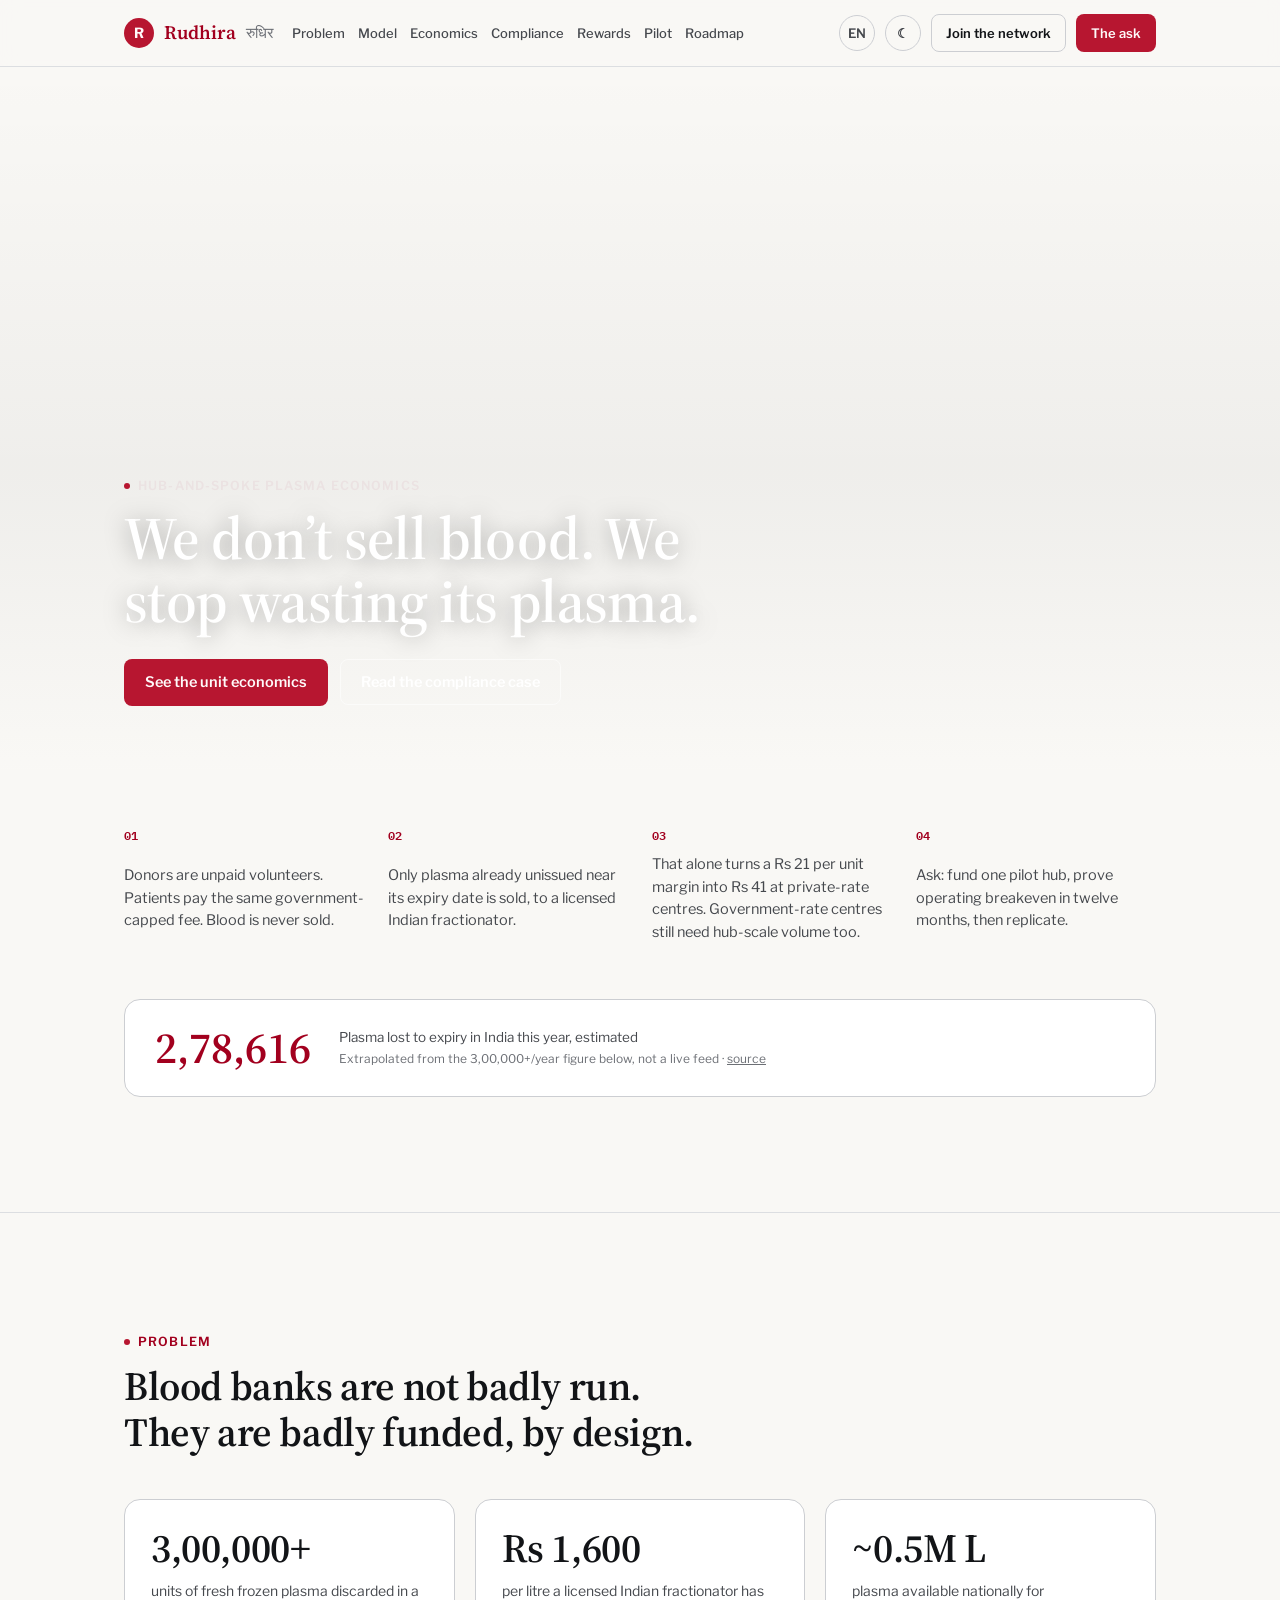
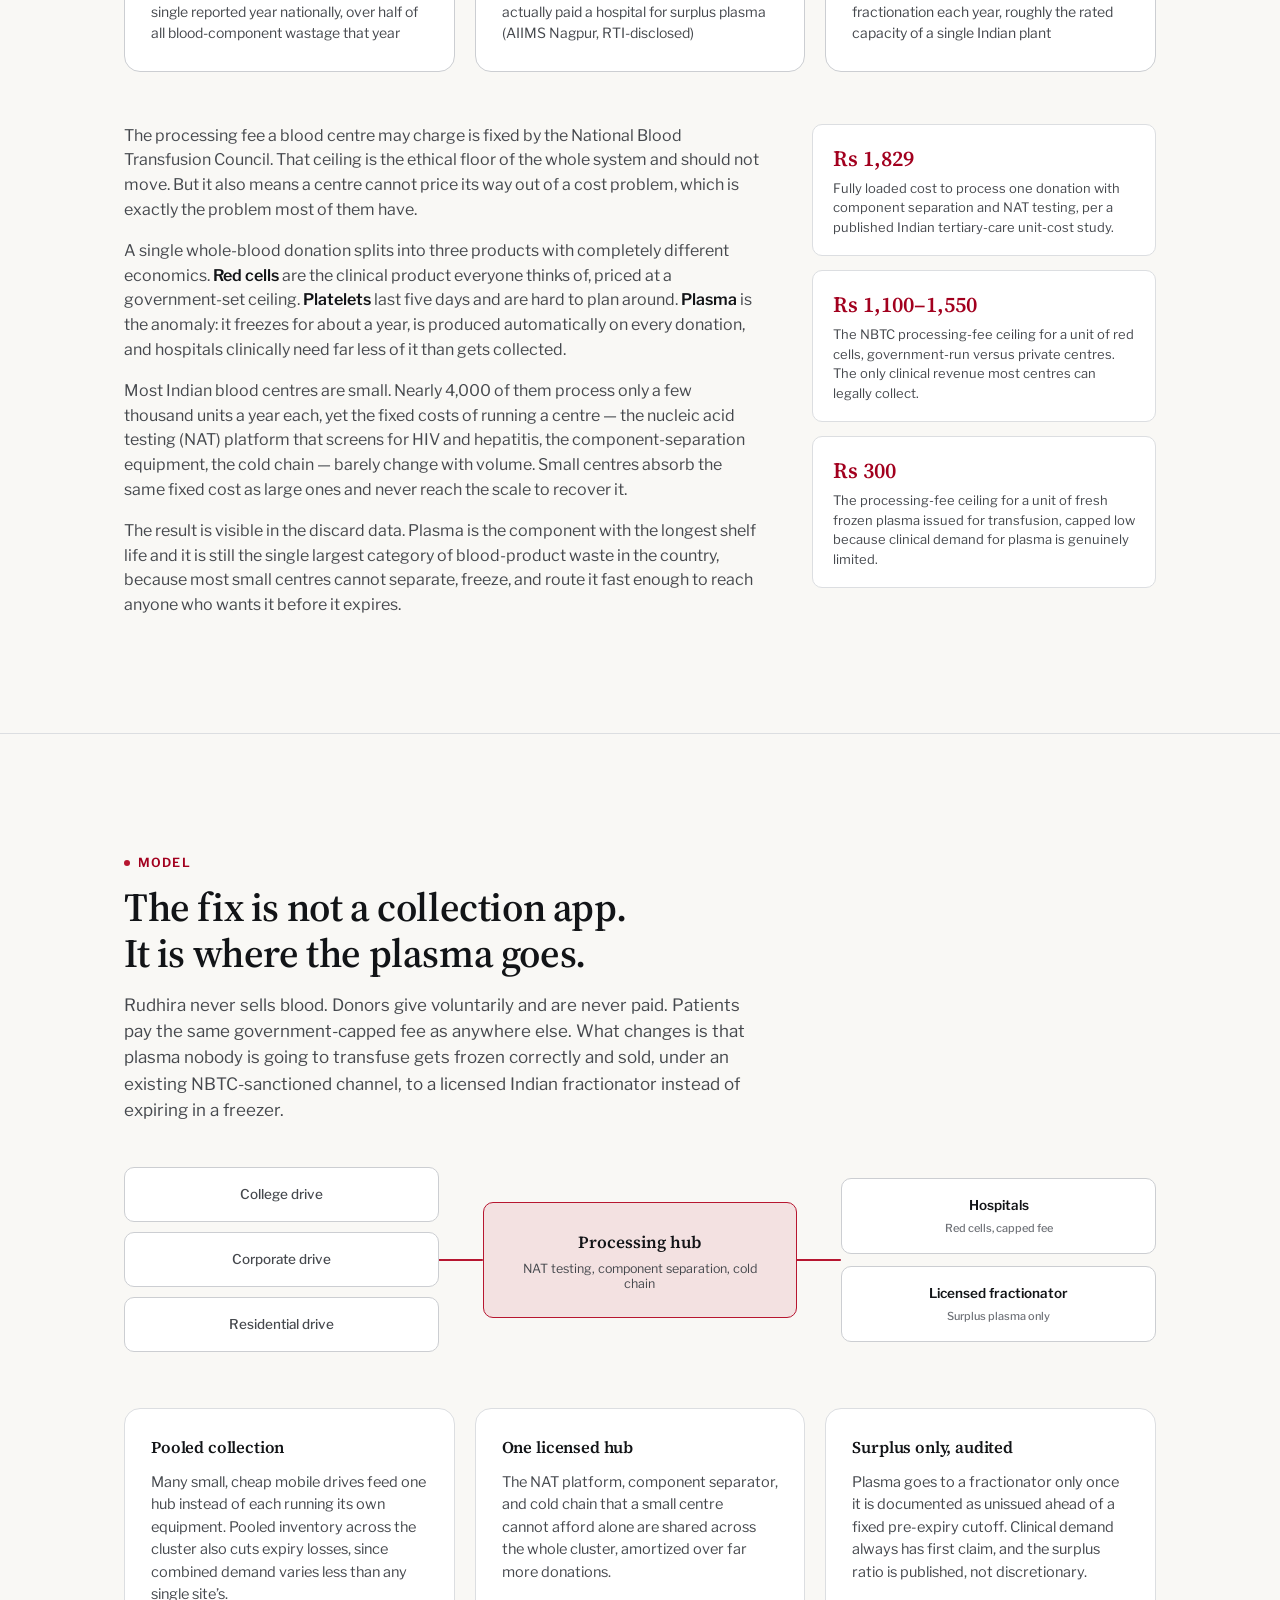
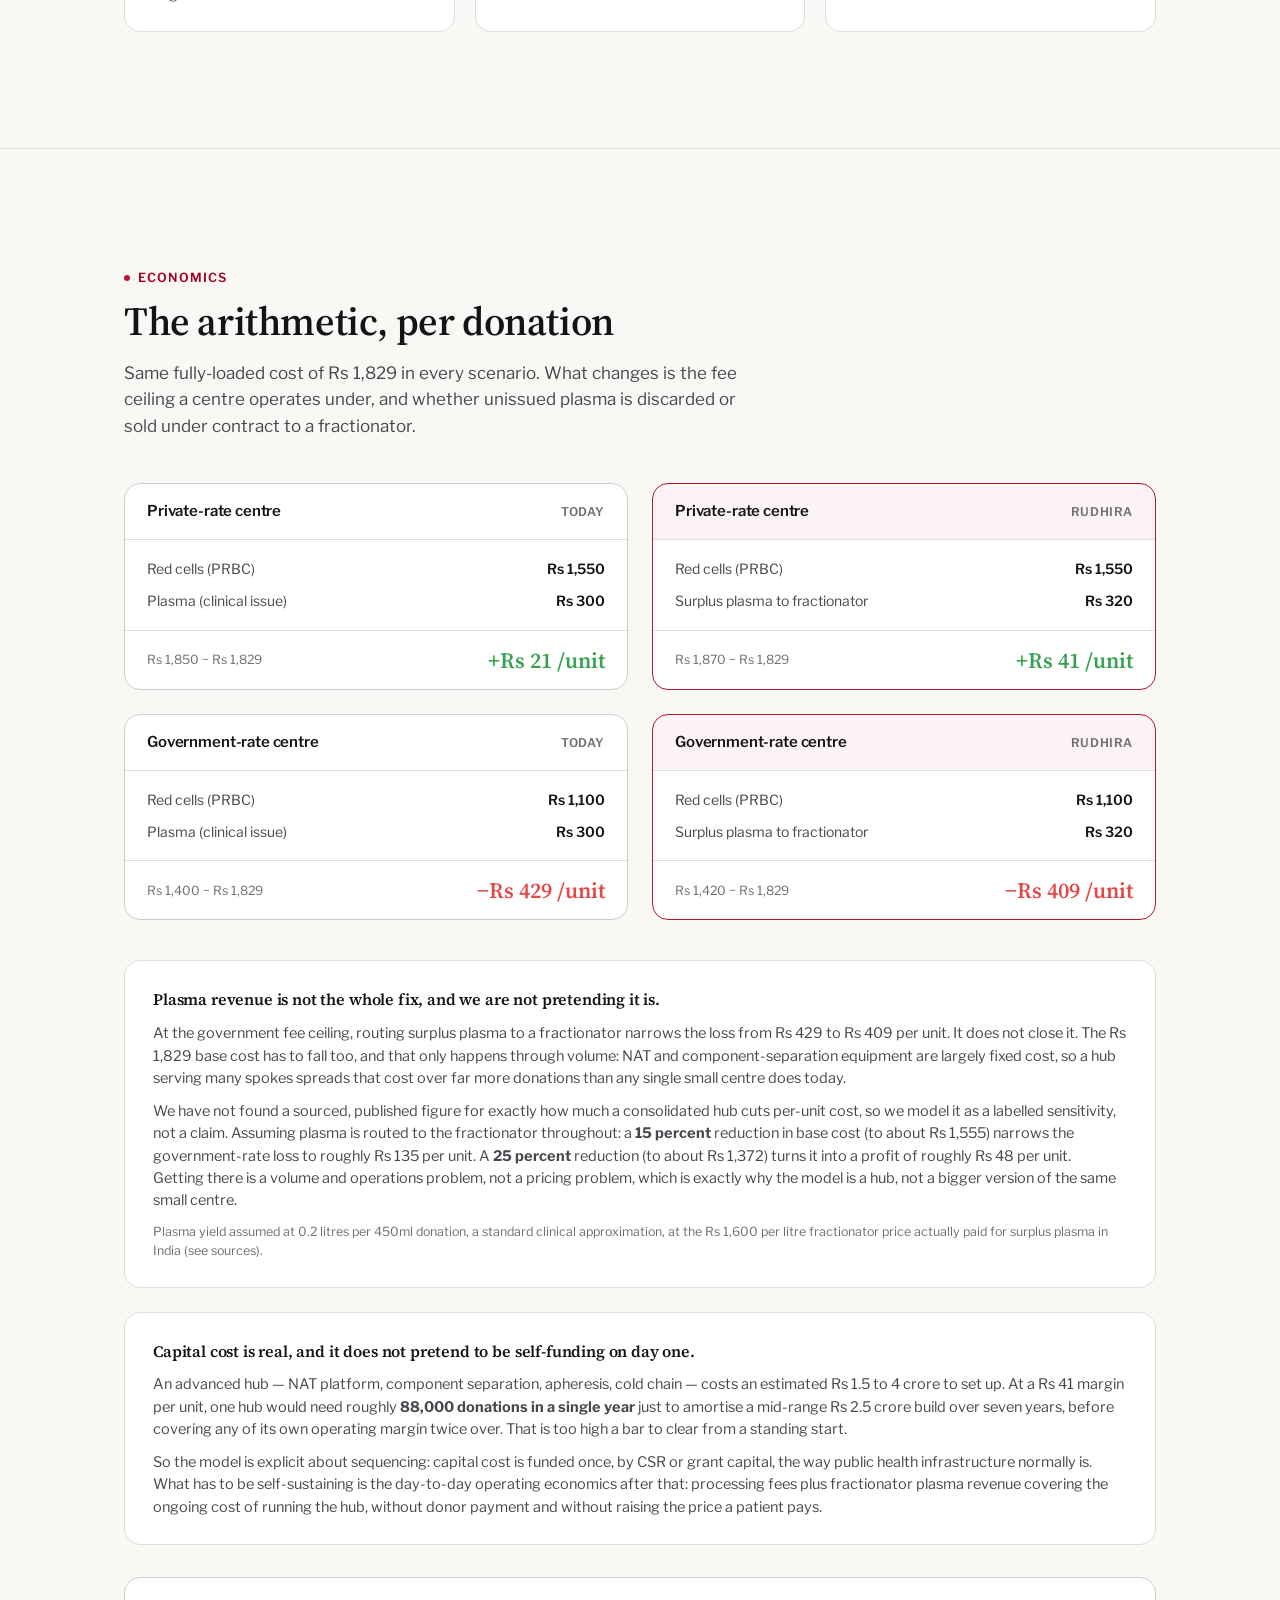
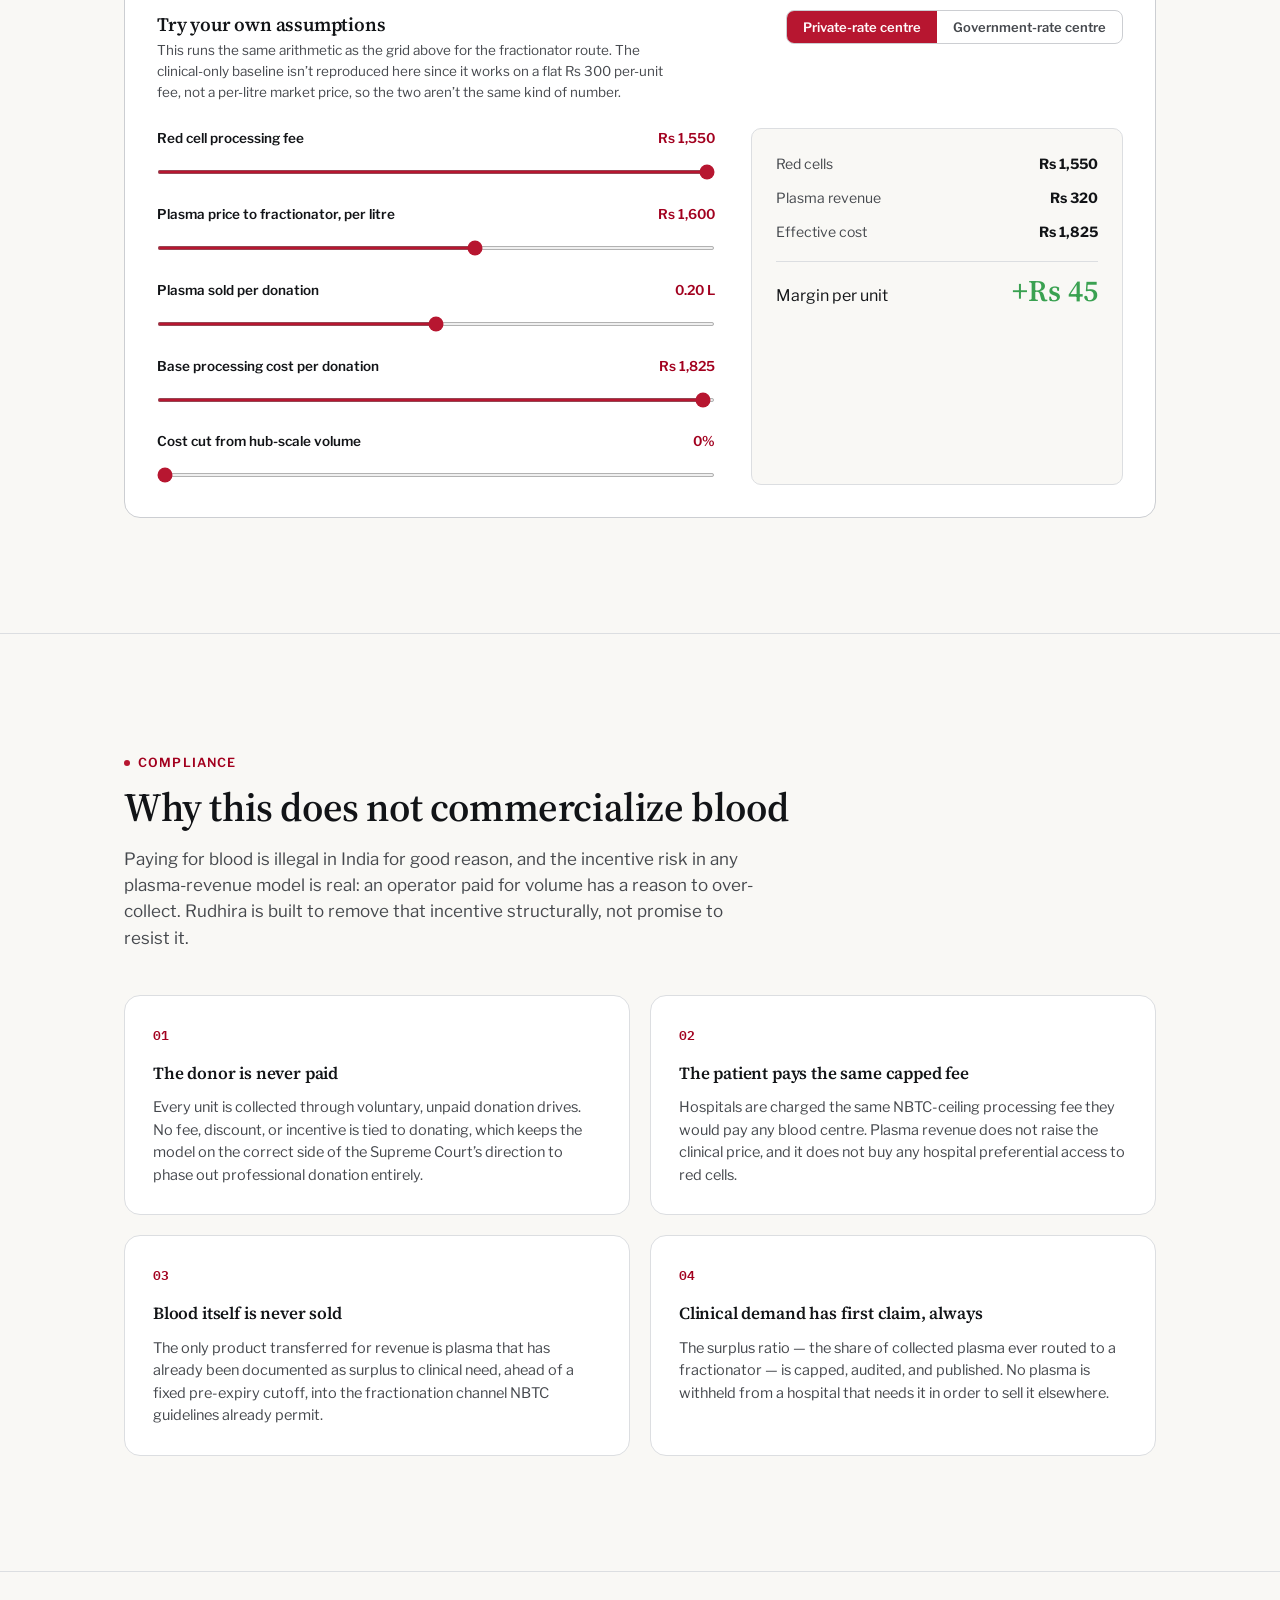
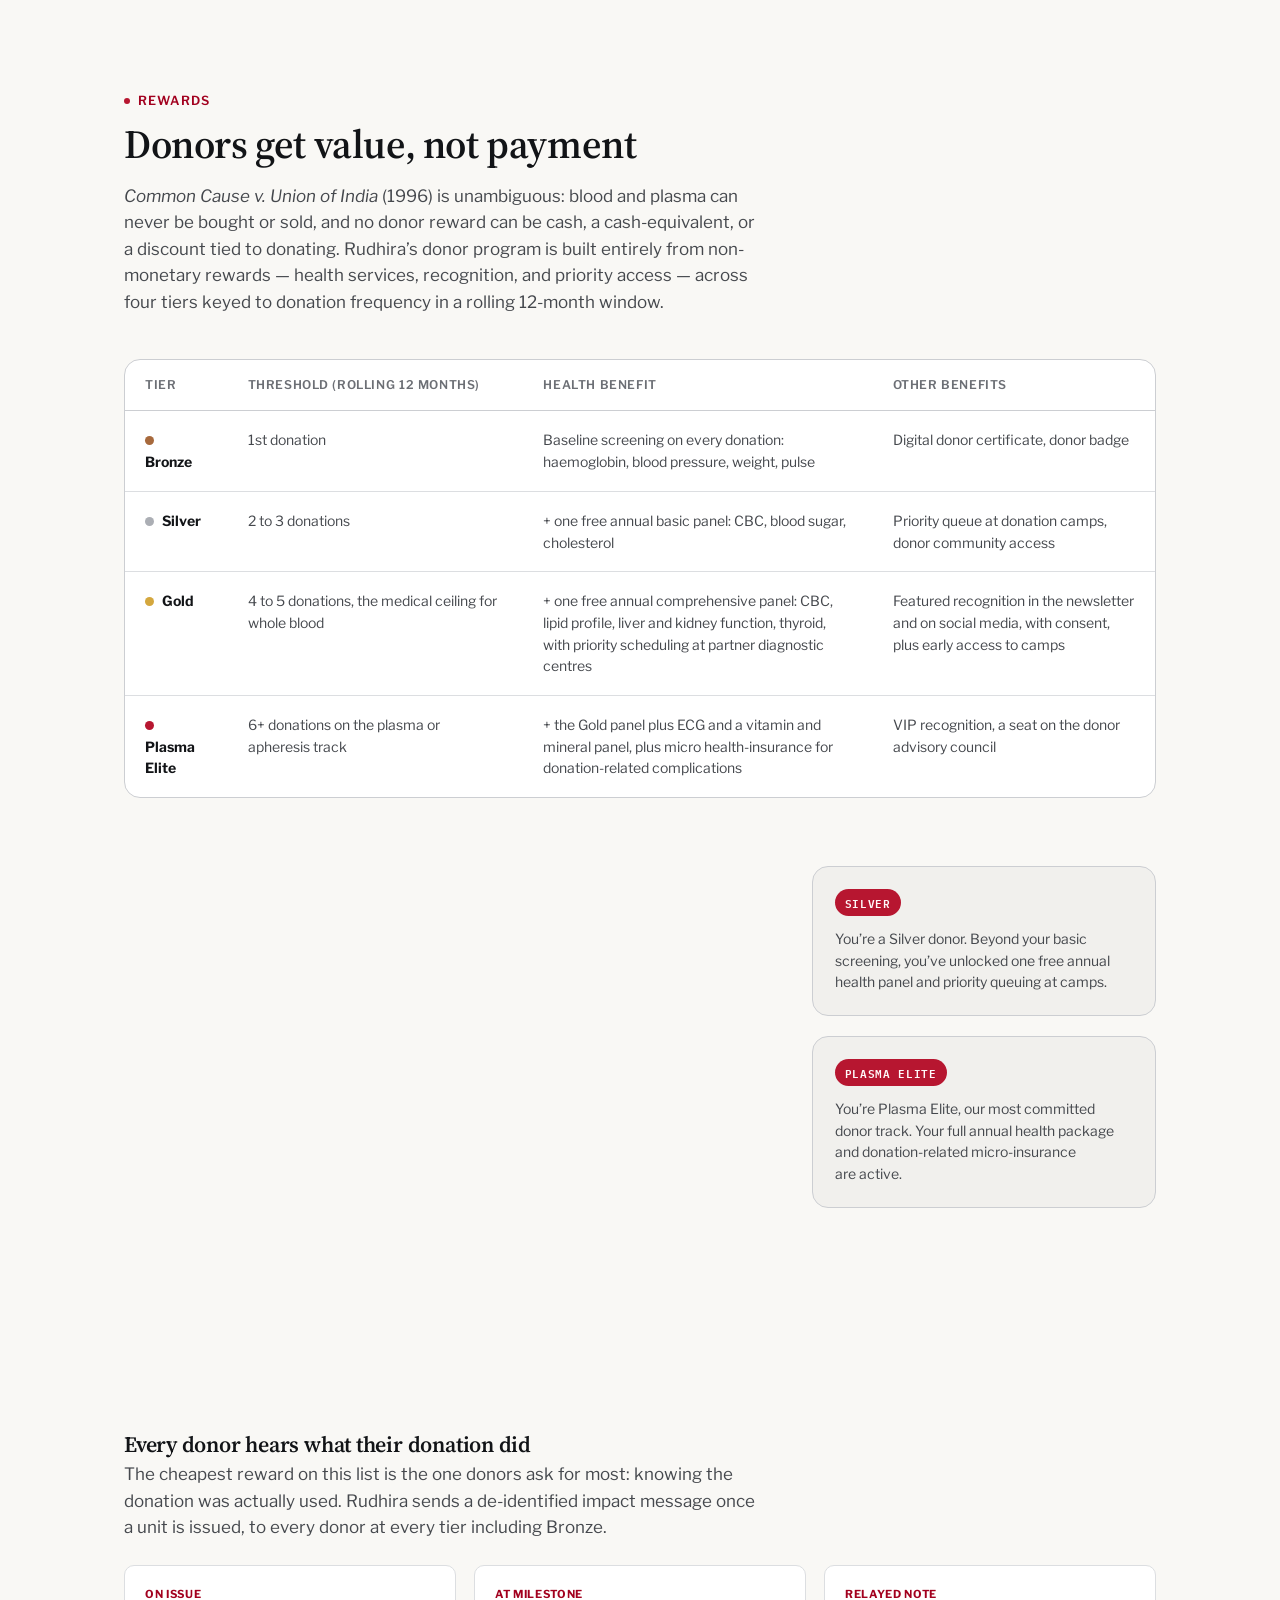
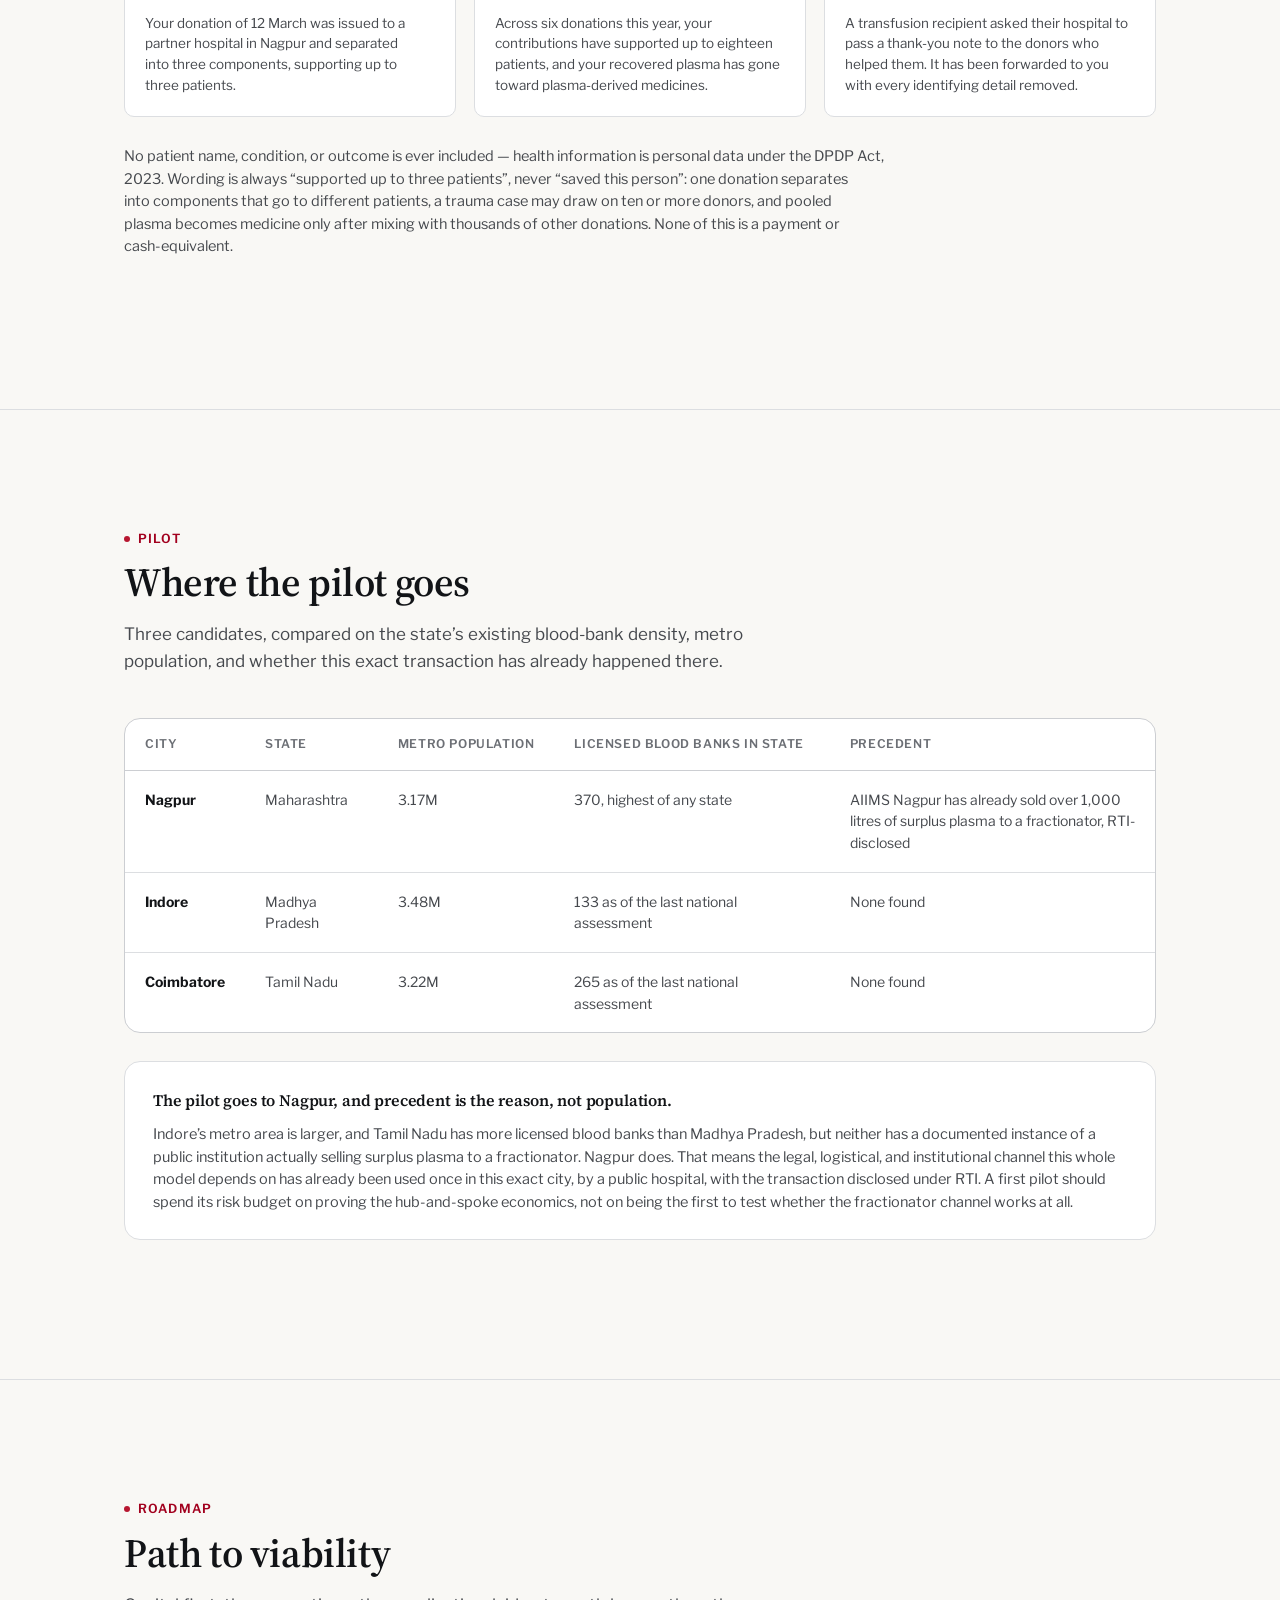
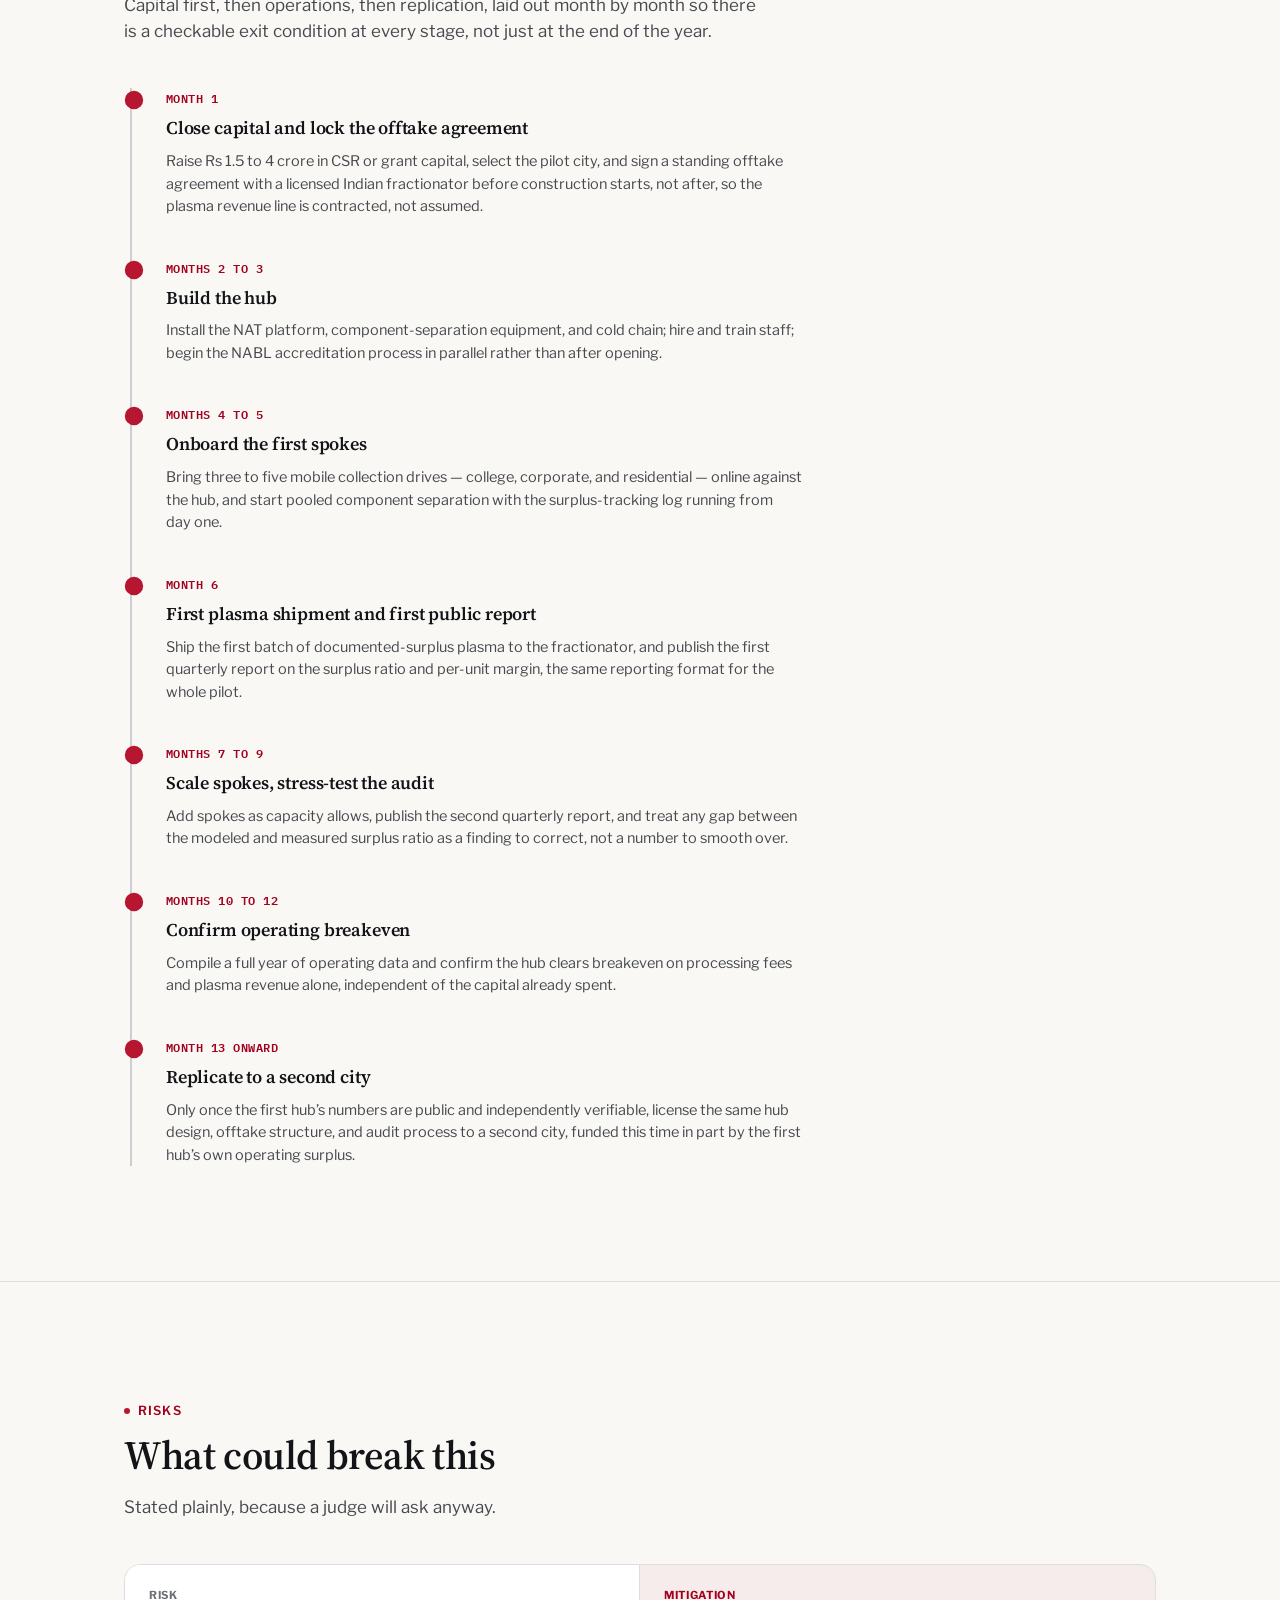
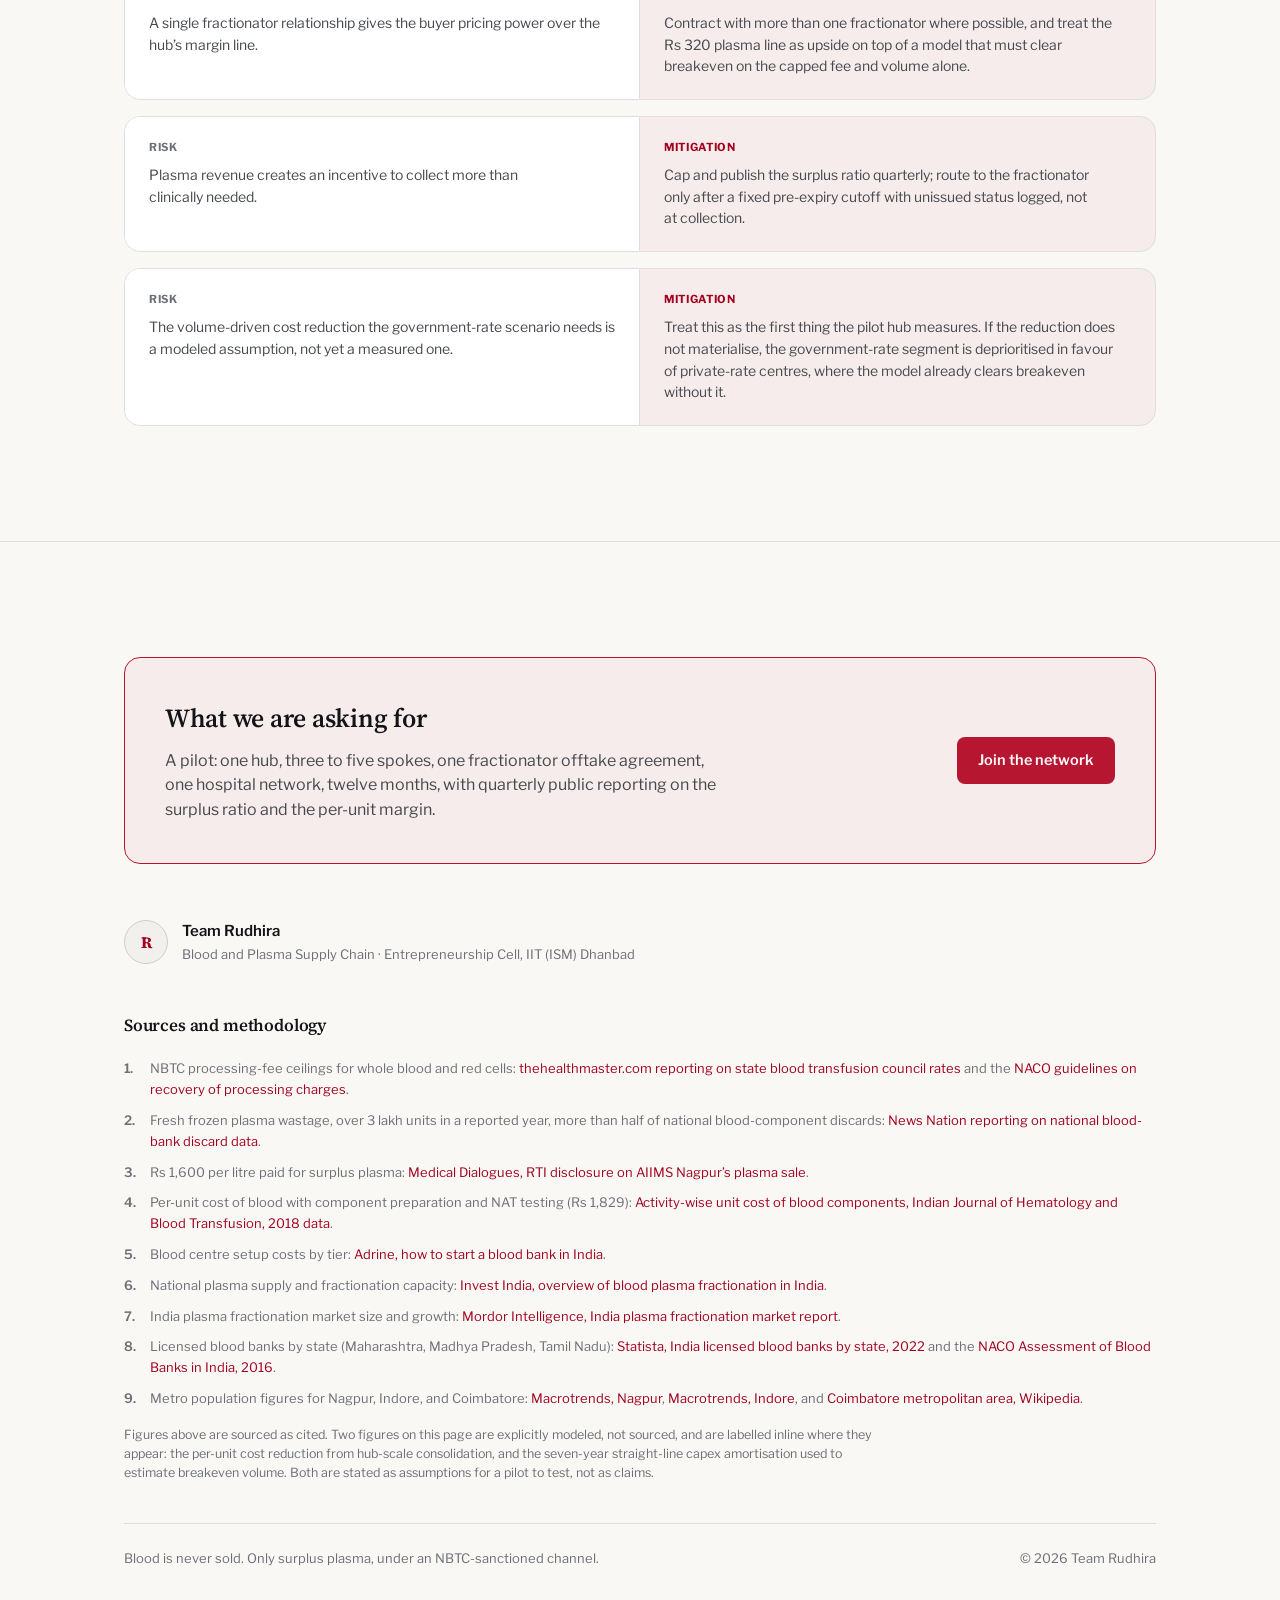
==== commit 397419bd: "Translate the remaining sections into Hindi Wires data-i18n onto every prose element that had no key" ====
--- a/index.html
+++ b/index.html
@@ -125,7 +125,7 @@
     <div class="section-head reveal">
       <span class="eyebrow" data-i18n="nav_model">The model</span>
       <h2 data-i18n="fix_h2">The fix is not a collection app. It is where the plasma goes.</h2>
-      <p>Rudhira never sells blood. Donors give voluntarily and are never paid. Patients pay the same government-capped fee as anywhere else. What changes is that plasma nobody is going to transfuse gets frozen correctly and sold, under an existing NBTC-sanctioned channel, to a licensed Indian fractionator instead of expiring in a freezer.</p>
+      <p data-i18n="model_intro">Rudhira never sells blood. Donors give voluntarily and are never paid. Patients pay the same government-capped fee as anywhere else. What changes is that plasma nobody is going to transfuse gets frozen correctly and sold, under an existing NBTC-sanctioned channel, to a licensed Indian fractionator instead of expiring in a freezer.</p>
     </div>
 
     <div class="diagram reveal">
@@ -201,15 +201,15 @@
 
     <div class="callout reveal">
       <h4 data-i18n="econ_sensitivity_title">Plasma revenue is not the whole fix, and we are not pretending it is.</h4>
-      <p>At the government fee ceiling, routing surplus plasma to a fractionator narrows the loss from Rs 429 to Rs 409 per unit. It does not close it. The Rs 1,829 base cost has to fall too, and that only happens through volume: NAT and component-separation equipment are largely fixed cost, so a hub serving many spokes spreads that cost over far more donations than any single small centre does today.</p>
-      <p>We have not found a sourced, published figure for exactly how much a consolidated hub cuts per-unit cost, so we model it as a labelled sensitivity, not a claim. Assuming plasma is routed to the fractionator throughout: a <strong>15 percent</strong> reduction in base cost (to about Rs 1,555) narrows the government-rate loss to roughly Rs 135 per unit. A <strong>25 percent</strong> reduction (to about Rs 1,372) turns it into a profit of roughly Rs 48 per unit. Getting there is a volume and operations problem, not a pricing problem, which is exactly why the model is a hub, not a bigger version of the same small centre.</p>
-      <p class="fine">Plasma yield assumed at 0.2 litres per 450ml donation, a standard clinical approximation, at the Rs 1,600 per litre fractionator price actually paid for surplus plasma in India (see sources).</p>
+      <p data-i18n="econ_sensitivity_body">At the government fee ceiling, routing surplus plasma to a fractionator narrows the loss from Rs 429 to Rs 409 per unit. It does not close it. The Rs 1,829 base cost has to fall too, and that only happens through volume: NAT and component-separation equipment are largely fixed cost, so a hub serving many spokes spreads that cost over far more donations than any single small centre does today.</p>
+      <p data-i18n="econ_sensitivity_body2">We have not found a sourced, published figure for exactly how much a consolidated hub cuts per-unit cost, so we model it as a labelled sensitivity, not a claim. Assuming plasma is routed to the fractionator throughout: a <strong>15 percent</strong> reduction in base cost (to about Rs 1,555) narrows the government-rate loss to roughly Rs 135 per unit. A <strong>25 percent</strong> reduction (to about Rs 1,372) turns it into a profit of roughly Rs 48 per unit. Getting there is a volume and operations problem, not a pricing problem, which is exactly why the model is a hub, not a bigger version of the same small centre.</p>
+      <p class="fine" data-i18n="econ_sensitivity_fine">Plasma yield assumed at 0.2 litres per 450ml donation, a standard clinical approximation, at the Rs 1,600 per litre fractionator price actually paid for surplus plasma in India (see sources).</p>
     </div>
 
     <div class="callout reveal">
       <h4 data-i18n="econ_capex_title">Capital cost is real, and it does not pretend to be self-funding on day one.</h4>
-      <p>An advanced hub &mdash; NAT platform, component separation, apheresis, cold chain &mdash; costs an estimated Rs 1.5 to 4 crore to set up. At a Rs 41 margin per unit, one hub would need roughly <strong>88,000 donations in a single year</strong> just to amortise a mid-range Rs 2.5 crore build over seven years, before covering any of its own operating margin twice over. That is too high a bar to clear from a standing start.</p>
-      <p>So the model is explicit about sequencing: capital cost is funded once, by CSR or grant capital, the way public health infrastructure normally is. What has to be self-sustaining is the day-to-day operating economics after that: processing fees plus fractionator plasma revenue covering the ongoing cost of running the hub, without donor payment and without raising the price a patient pays.</p>
+      <p data-i18n="econ_capex_body">An advanced hub &mdash; NAT platform, component separation, apheresis, cold chain &mdash; costs an estimated Rs 1.5 to 4 crore to set up. At a Rs 41 margin per unit, one hub would need roughly <strong>88,000 donations in a single year</strong> just to amortise a mid-range Rs 2.5 crore build over seven years, before covering any of its own operating margin twice over. That is too high a bar to clear from a standing start.</p>
+      <p data-i18n="econ_capex_body2">So the model is explicit about sequencing: capital cost is funded once, by CSR or grant capital, the way public health infrastructure normally is. What has to be self-sustaining is the day-to-day operating economics after that: processing fees plus fractionator plasma revenue covering the ongoing cost of running the hub, without donor payment and without raising the price a patient pays.</p>
     </div>
 
     <div class="calculator reveal">
@@ -290,10 +290,10 @@
           <th data-i18n="th_health">Health benefit</th><th data-i18n="th_other">Other benefits</th>
         </tr></thead>
         <tbody>
-          <tr><td class="tier-cell"><span class="tier-dot bronze"></span><span data-i18n="tier_bronze">Bronze</span></td><td>1st donation</td><td>Baseline screening on every donation: haemoglobin, blood pressure, weight, pulse</td><td>Digital donor certificate, donor badge</td></tr>
-          <tr><td class="tier-cell"><span class="tier-dot silver"></span><span data-i18n="tier_silver">Silver</span></td><td>2 to 3 donations</td><td>+ one free annual basic panel: CBC, blood sugar, cholesterol</td><td>Priority queue at donation camps, donor community access</td></tr>
-          <tr><td class="tier-cell"><span class="tier-dot gold"></span><span data-i18n="tier_gold">Gold</span></td><td>4 to 5 donations, the medical ceiling for whole blood</td><td>+ one free annual comprehensive panel: CBC, lipid profile, liver and kidney function, thyroid, with priority scheduling at partner diagnostic centres</td><td>Featured recognition in the newsletter and on social media, with consent, plus early access to camps</td></tr>
-          <tr><td class="tier-cell"><span class="tier-dot elite"></span><span data-i18n="tier_elite">Plasma Elite</span></td><td>6+ donations on the plasma or apheresis track</td><td>+ the Gold panel plus ECG and a vitamin and mineral panel, plus micro health-insurance for donation-related complications</td><td>VIP recognition, a seat on the donor advisory council</td></tr>
+          <tr><td class="tier-cell"><span class="tier-dot bronze"></span><span data-i18n="tier_bronze">Bronze</span></td><td data-i18n="rw_bronze_thr">1st donation</td><td data-i18n="rw_bronze_health">Baseline screening on every donation: haemoglobin, blood pressure, weight, pulse</td><td data-i18n="rw_bronze_other">Digital donor certificate, donor badge</td></tr>
+          <tr><td class="tier-cell"><span class="tier-dot silver"></span><span data-i18n="tier_silver">Silver</span></td><td data-i18n="rw_silver_thr">2 to 3 donations</td><td data-i18n="rw_silver_health">+ one free annual basic panel: CBC, blood sugar, cholesterol</td><td data-i18n="rw_silver_other">Priority queue at donation camps, donor community access</td></tr>
+          <tr><td class="tier-cell"><span class="tier-dot gold"></span><span data-i18n="tier_gold">Gold</span></td><td data-i18n="rw_gold_thr">4 to 5 donations, the medical ceiling for whole blood</td><td data-i18n="rw_gold_health">+ one free annual comprehensive panel: CBC, lipid profile, liver and kidney function, thyroid, with priority scheduling at partner diagnostic centres</td><td data-i18n="rw_gold_other">Featured recognition in the newsletter and on social media, with consent, plus early access to camps</td></tr>
+          <tr><td class="tier-cell"><span class="tier-dot elite"></span><span data-i18n="tier_elite">Plasma Elite</span></td><td data-i18n="rw_elite_thr">6+ donations on the plasma or apheresis track</td><td data-i18n="rw_elite_health">+ the Gold panel plus ECG and a vitamin and mineral panel, plus micro health-insurance for donation-related complications</td><td data-i18n="rw_elite_other">VIP recognition, a seat on the donor advisory council</td></tr>
         </tbody>
       </table>
     </div>
@@ -301,9 +301,9 @@
     <div class="essay" style="margin-top:40px">
       <div>
         <div class="card-grid-3" style="grid-template-columns:1fr">
-          <div class="info-card"><h4>The window rolls, it does not reset on a fixed date</h4><p>Every verified donation recalculates the donor&rsquo;s tier from a trailing 365-day count, not a calendar year. An upgrade applies the moment a threshold is crossed. A downgrade only takes effect if the count is still short 30 days later, so one slow month does not cost a donor their tier.</p></div>
-          <div class="info-card"><h4>Every entitlement is dated, it never stacks</h4><p>Each tier&rsquo;s checkup benefit is issued once per 12-month cycle, not once per donation. It has to be booked at a partner diagnostic centre inside that cycle or it lapses; unused entitlements do not carry over or accumulate.</p></div>
-          <div class="info-card"><h4>Donation counts come from the blood bank, never from the donor</h4><p>A donation only counts toward tier progress once a partner blood bank or camp confirms it through the platform. Nothing a donor enters in the app can move their own tier.</p></div>
+          <div class="info-card"><h4 data-i18n="rw_rule1_title">The window rolls, it does not reset on a fixed date</h4><p data-i18n="rw_rule1_body">Every verified donation recalculates the donor&rsquo;s tier from a trailing 365-day count, not a calendar year. An upgrade applies the moment a threshold is crossed. A downgrade only takes effect if the count is still short 30 days later, so one slow month does not cost a donor their tier.</p></div>
+          <div class="info-card"><h4 data-i18n="rw_rule2_title">Every entitlement is dated, it never stacks</h4><p data-i18n="rw_rule2_body">Each tier&rsquo;s checkup benefit is issued once per 12-month cycle, not once per donation. It has to be booked at a partner diagnostic centre inside that cycle or it lapses; unused entitlements do not carry over or accumulate.</p></div>
+          <div class="info-card"><h4 data-i18n="rw_rule3_title">Donation counts come from the blood bank, never from the donor</h4><p data-i18n="rw_rule3_body">A donation only counts toward tier progress once a partner blood bank or camp confirms it through the platform. Nothing a donor enters in the app can move their own tier.</p></div>
         </div>
       </div>
       <div>
@@ -316,14 +316,14 @@
 
     <div class="section-head reveal" style="margin-top:56px;margin-bottom:24px">
       <h3 style="font-size:22px" data-i18n="impact_h3">Every donor hears what their donation did</h3>
-      <p>The cheapest reward on this list is the one donors ask for most: knowing the donation was actually used. Rudhira sends a de-identified impact message once a unit is issued, to every donor at every tier including Bronze.</p>
+      <p data-i18n="impact_intro">The cheapest reward on this list is the one donors ask for most: knowing the donation was actually used. Rudhira sends a de-identified impact message once a unit is issued, to every donor at every tier including Bronze.</p>
     </div>
     <div class="impact-cards reveal">
       <div class="impact-card"><span class="tag" data-i18n="impact_on_issue_tag">ON ISSUE</span><p data-i18n="impact_on_issue_body">Your donation of 12 March was issued to a partner hospital in Nagpur and separated into three components, supporting up to three patients.</p></div>
       <div class="impact-card"><span class="tag" data-i18n="impact_milestone_tag">AT MILESTONE</span><p data-i18n="impact_milestone_body">Across six donations this year, your contributions have supported up to eighteen patients, and your recovered plasma has gone toward plasma-derived medicines.</p></div>
       <div class="impact-card"><span class="tag" data-i18n="impact_relayed_tag">RELAYED NOTE</span><p data-i18n="impact_relayed_body">A transfusion recipient asked their hospital to pass a thank-you note to the donors who helped them. It has been forwarded to you with every identifying detail removed.</p></div>
     </div>
-    <p class="lede" style="margin-top:28px;font-size:14.5px">No patient name, condition, or outcome is ever included &mdash; health information is personal data under the DPDP Act, 2023. Wording is always &ldquo;supported up to three patients&rdquo;, never &ldquo;saved this person&rdquo;: one donation separates into components that go to different patients, a trauma case may draw on ten or more donors, and pooled plasma becomes medicine only after mixing with thousands of other donations. None of this is a payment or cash-equivalent.</p>
+    <p class="lede" style="margin-top:28px;font-size:14.5px" data-i18n="rw_privacy_note">No patient name, condition, or outcome is ever included &mdash; health information is personal data under the DPDP Act, 2023. Wording is always &ldquo;supported up to three patients&rdquo;, never &ldquo;saved this person&rdquo;: one donation separates into components that go to different patients, a trauma case may draw on ten or more donors, and pooled plasma becomes medicine only after mixing with thousands of other donations. None of this is a payment or cash-equivalent.</p>
   </div>
 </section>
 
@@ -342,15 +342,15 @@
           <th data-i18n="th_banks">Licensed blood banks in state</th><th data-i18n="th_precedent">Precedent</th>
         </tr></thead>
         <tbody>
-          <tr><td class="hero-cell">Nagpur</td><td>Maharashtra</td><td>3.17M</td><td>370, highest of any state</td><td>AIIMS Nagpur has already sold over 1,000 litres of surplus plasma to a fractionator, RTI-disclosed</td></tr>
-          <tr><td class="hero-cell">Indore</td><td>Madhya Pradesh</td><td>3.48M</td><td>133 as of the last national assessment</td><td>None found</td></tr>
-          <tr><td class="hero-cell">Coimbatore</td><td>Tamil Nadu</td><td>3.22M</td><td>265 as of the last national assessment</td><td>None found</td></tr>
+          <tr><td class="hero-cell" data-i18n="city_nagpur_name">Nagpur</td><td data-i18n="city_nagpur_state">Maharashtra</td><td data-i18n="city_nagpur_metro">3.17M</td><td data-i18n="city_nagpur_banks">370, highest of any state</td><td data-i18n="city_nagpur_prec">AIIMS Nagpur has already sold over 1,000 litres of surplus plasma to a fractionator, RTI-disclosed</td></tr>
+          <tr><td class="hero-cell" data-i18n="city_indore_name">Indore</td><td data-i18n="city_indore_state">Madhya Pradesh</td><td data-i18n="city_indore_metro">3.48M</td><td data-i18n="city_indore_banks">133 as of the last national assessment</td><td data-i18n="city_none">None found</td></tr>
+          <tr><td class="hero-cell" data-i18n="city_cbe_name">Coimbatore</td><td data-i18n="city_cbe_state">Tamil Nadu</td><td data-i18n="city_cbe_metro">3.22M</td><td data-i18n="city_cbe_banks">265 as of the last national assessment</td><td data-i18n="city_none">None found</td></tr>
         </tbody>
       </table>
     </div>
     <div class="callout city-verdict reveal">
       <h4 data-i18n="city_verdict_title">The pilot goes to Nagpur, and precedent is the reason, not population.</h4>
-      <p>Indore&rsquo;s metro area is larger, and Tamil Nadu has more licensed blood banks than Madhya Pradesh, but neither has a documented instance of a public institution actually selling surplus plasma to a fractionator. Nagpur does. That means the legal, logistical, and institutional channel this whole model depends on has already been used once in this exact city, by a public hospital, with the transaction disclosed under RTI. A first pilot should spend its risk budget on proving the hub-and-spoke economics, not on being the first to test whether the fractionator channel works at all.</p>
+      <p data-i18n="city_verdict_body">Indore&rsquo;s metro area is larger, and Tamil Nadu has more licensed blood banks than Madhya Pradesh, but neither has a documented instance of a public institution actually selling surplus plasma to a fractionator. Nagpur does. That means the legal, logistical, and institutional channel this whole model depends on has already been used once in this exact city, by a public hospital, with the transaction disclosed under RTI. A first pilot should spend its risk budget on proving the hub-and-spoke economics, not on being the first to test whether the fractionator channel works at all.</p>
     </div>
   </div>
 </section>
@@ -379,7 +379,7 @@
 <section id="risks">
   <div class="container">
     <div class="section-head reveal">
-      <span class="eyebrow" data-i18n="risks_h2">Risks</span>
+      <span class="eyebrow" data-i18n="risks_eyebrow">Risks</span>
       <h2 data-i18n="risks_h2">What could break this</h2>
       <p data-i18n="risks_intro">Stated plainly, because a judge will ask anyway.</p>
     </div>
@@ -423,17 +423,17 @@
 
     <h3 style="font-size:17px;margin-top:48px" data-i18n="sources_h2">Sources and methodology</h3>
     <ol class="sources-list">
-      <li>NBTC processing-fee ceilings for whole blood and red cells: <a href="https://thehealthmaster.com/2022/06/08/rs-1050-per-unit-for-whole-blood/">thehealthmaster.com reporting on state blood transfusion council rates</a> and the <a href="https://www.naco.gov.in/sites/default/files/Guidelines%20on%20recovery%20of%20Processing%20Charges%20for%20Blood%20&%20Blood%20Components.pdf">NACO guidelines on recovery of processing charges</a>.</li>
-      <li>Fresh frozen plasma wastage, over 3 lakh units in a reported year, more than half of national blood-component discards: <a href="https://english.newsnationtv.com/lifestyle/health-and-fitness/6-lakh-litres-of-blood-wasted-in-five-years-in-india-serious-loopholes-in-blood-banking-system-exposed-169373.html">News Nation reporting on national blood-bank discard data</a>.</li>
-      <li>Rs 1,600 per litre paid for surplus plasma: <a href="https://medicaldialogues.in/news/health/hospital-diagnostics/aiims-nagpur-sold-over-1000-litres-of-surplus-plasma-for-rs-1644-lakh-rti-reveals-174685">Medical Dialogues, RTI disclosure on AIIMS Nagpur&rsquo;s plasma sale</a>.</li>
-      <li>Per-unit cost of blood with component preparation and NAT testing (Rs 1,829): <a href="https://pubmed.ncbi.nlm.nih.gov/32425391/">Activity-wise unit cost of blood components, Indian Journal of Hematology and Blood Transfusion, 2018 data</a>.</li>
-      <li>Blood centre setup costs by tier: <a href="https://www.adrine.in/blog/how-to-start-blood-bank-india">Adrine, how to start a blood bank in India</a>.</li>
-      <li>National plasma supply and fractionation capacity: <a href="https://www.investindia.gov.in/team-india-blogs/overview-blood-plasma-fractionation-india">Invest India, overview of blood plasma fractionation in India</a>.</li>
-      <li>India plasma fractionation market size and growth: <a href="https://www.mordorintelligence.com/industry-reports/india-plasma-fractionation-market">Mordor Intelligence, India plasma fractionation market report</a>.</li>
-      <li>Licensed blood banks by state (Maharashtra, Madhya Pradesh, Tamil Nadu): <a href="https://www.statista.com/statistics/1405855/india-licensed-blood-banks-by-state/">Statista, India licensed blood banks by state, 2022</a> and the <a href="https://naco.gov.in/sites/default/files/Assessment%20of%20Blood%20Banks%20in%20India%20-%202016.pdf">NACO Assessment of Blood Banks in India, 2016</a>.</li>
-      <li>Metro population figures for Nagpur, Indore, and Coimbatore: <a href="https://www.macrotrends.net/global-metrics/cities/21347/nagpur/population">Macrotrends, Nagpur</a>, <a href="https://www.macrotrends.net/global-metrics/cities/21278/indore/population">Macrotrends, Indore</a>, and <a href="https://en.wikipedia.org/wiki/Coimbatore_metropolitan_area">Coimbatore metropolitan area, Wikipedia</a>.</li>
+      <li data-i18n="src_li1">NBTC processing-fee ceilings for whole blood and red cells: <a href="https://thehealthmaster.com/2022/06/08/rs-1050-per-unit-for-whole-blood/">thehealthmaster.com reporting on state blood transfusion council rates</a> and the <a href="https://www.naco.gov.in/sites/default/files/Guidelines%20on%20recovery%20of%20Processing%20Charges%20for%20Blood%20&%20Blood%20Components.pdf">NACO guidelines on recovery of processing charges</a>.</li>
+      <li data-i18n="src_li2">Fresh frozen plasma wastage, over 3 lakh units in a reported year, more than half of national blood-component discards: <a href="https://english.newsnationtv.com/lifestyle/health-and-fitness/6-lakh-litres-of-blood-wasted-in-five-years-in-india-serious-loopholes-in-blood-banking-system-exposed-169373.html">News Nation reporting on national blood-bank discard data</a>.</li>
+      <li data-i18n="src_li3">Rs 1,600 per litre paid for surplus plasma: <a href="https://medicaldialogues.in/news/health/hospital-diagnostics/aiims-nagpur-sold-over-1000-litres-of-surplus-plasma-for-rs-1644-lakh-rti-reveals-174685">Medical Dialogues, RTI disclosure on AIIMS Nagpur&rsquo;s plasma sale</a>.</li>
+      <li data-i18n="src_li4">Per-unit cost of blood with component preparation and NAT testing (Rs 1,829): <a href="https://pubmed.ncbi.nlm.nih.gov/32425391/">Activity-wise unit cost of blood components, Indian Journal of Hematology and Blood Transfusion, 2018 data</a>.</li>
+      <li data-i18n="src_li5">Blood centre setup costs by tier: <a href="https://www.adrine.in/blog/how-to-start-blood-bank-india">Adrine, how to start a blood bank in India</a>.</li>
+      <li data-i18n="src_li6">National plasma supply and fractionation capacity: <a href="https://www.investindia.gov.in/team-india-blogs/overview-blood-plasma-fractionation-india">Invest India, overview of blood plasma fractionation in India</a>.</li>
+      <li data-i18n="src_li7">India plasma fractionation market size and growth: <a href="https://www.mordorintelligence.com/industry-reports/india-plasma-fractionation-market">Mordor Intelligence, India plasma fractionation market report</a>.</li>
+      <li data-i18n="src_li8">Licensed blood banks by state (Maharashtra, Madhya Pradesh, Tamil Nadu): <a href="https://www.statista.com/statistics/1405855/india-licensed-blood-banks-by-state/">Statista, India licensed blood banks by state, 2022</a> and the <a href="https://naco.gov.in/sites/default/files/Assessment%20of%20Blood%20Banks%20in%20India%20-%202016.pdf">NACO Assessment of Blood Banks in India, 2016</a>.</li>
+      <li data-i18n="src_li9">Metro population figures for Nagpur, Indore, and Coimbatore: <a href="https://www.macrotrends.net/global-metrics/cities/21347/nagpur/population">Macrotrends, Nagpur</a>, <a href="https://www.macrotrends.net/global-metrics/cities/21278/indore/population">Macrotrends, Indore</a>, and <a href="https://en.wikipedia.org/wiki/Coimbatore_metropolitan_area">Coimbatore metropolitan area, Wikipedia</a>.</li>
     </ol>
-    <p style="font-size:12.5px;color:var(--fg-faint);margin-top:16px;max-width:760px">Figures above are sourced as cited. Two figures on this page are explicitly modeled, not sourced, and are labelled inline where they appear: the per-unit cost reduction from hub-scale consolidation, and the seven-year straight-line capex amortisation used to estimate breakeven volume. Both are stated as assumptions for a pilot to test, not as claims.</p>
+    <p style="font-size:12.5px;color:var(--fg-faint);margin-top:16px;max-width:760px" data-i18n="sources_note">Figures above are sourced as cited. Two figures on this page are explicitly modeled, not sourced, and are labelled inline where they appear: the per-unit cost reduction from hub-scale consolidation, and the seven-year straight-line capex amortisation used to estimate breakeven volume. Both are stated as assumptions for a pilot to test, not as claims.</p>
 
     <div class="footer-tag">
       <span data-i18n="footer_tag">Blood is never sold. Only surplus plasma, under an NBTC-sanctioned channel.</span>
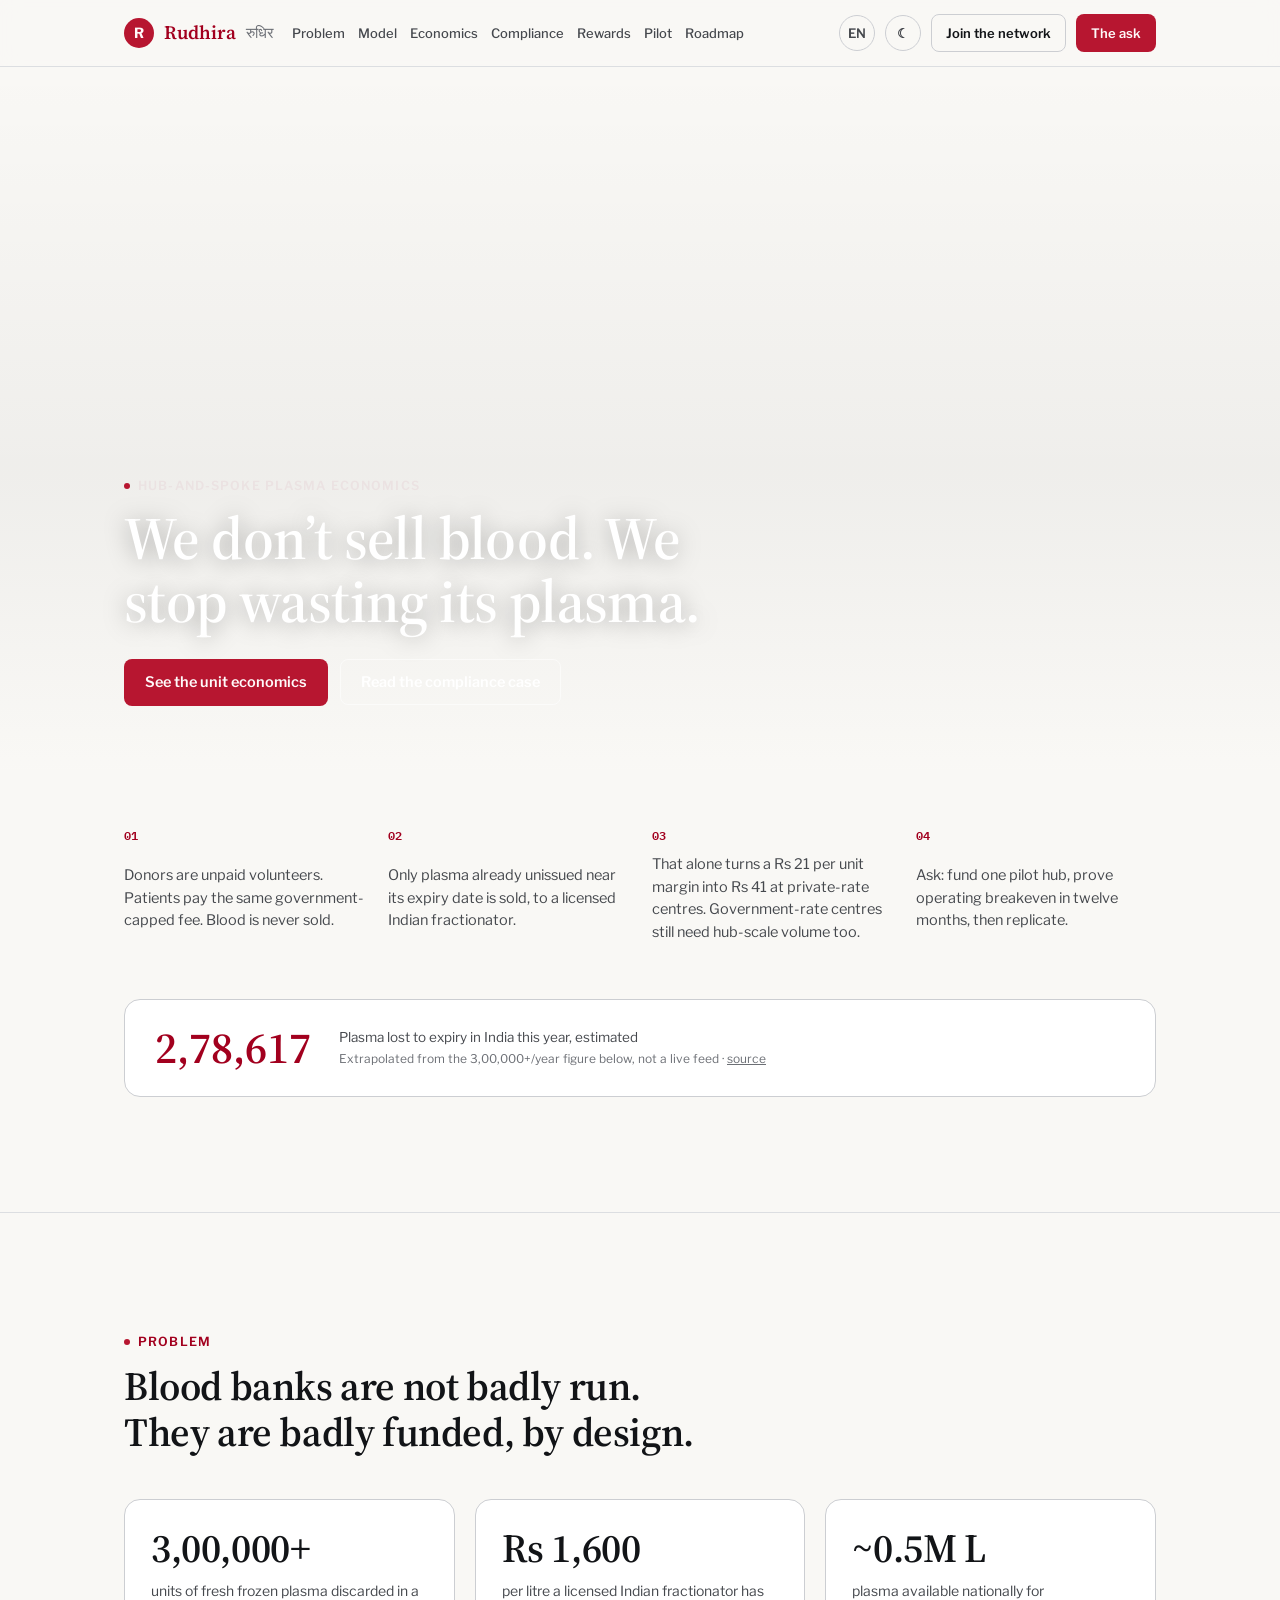
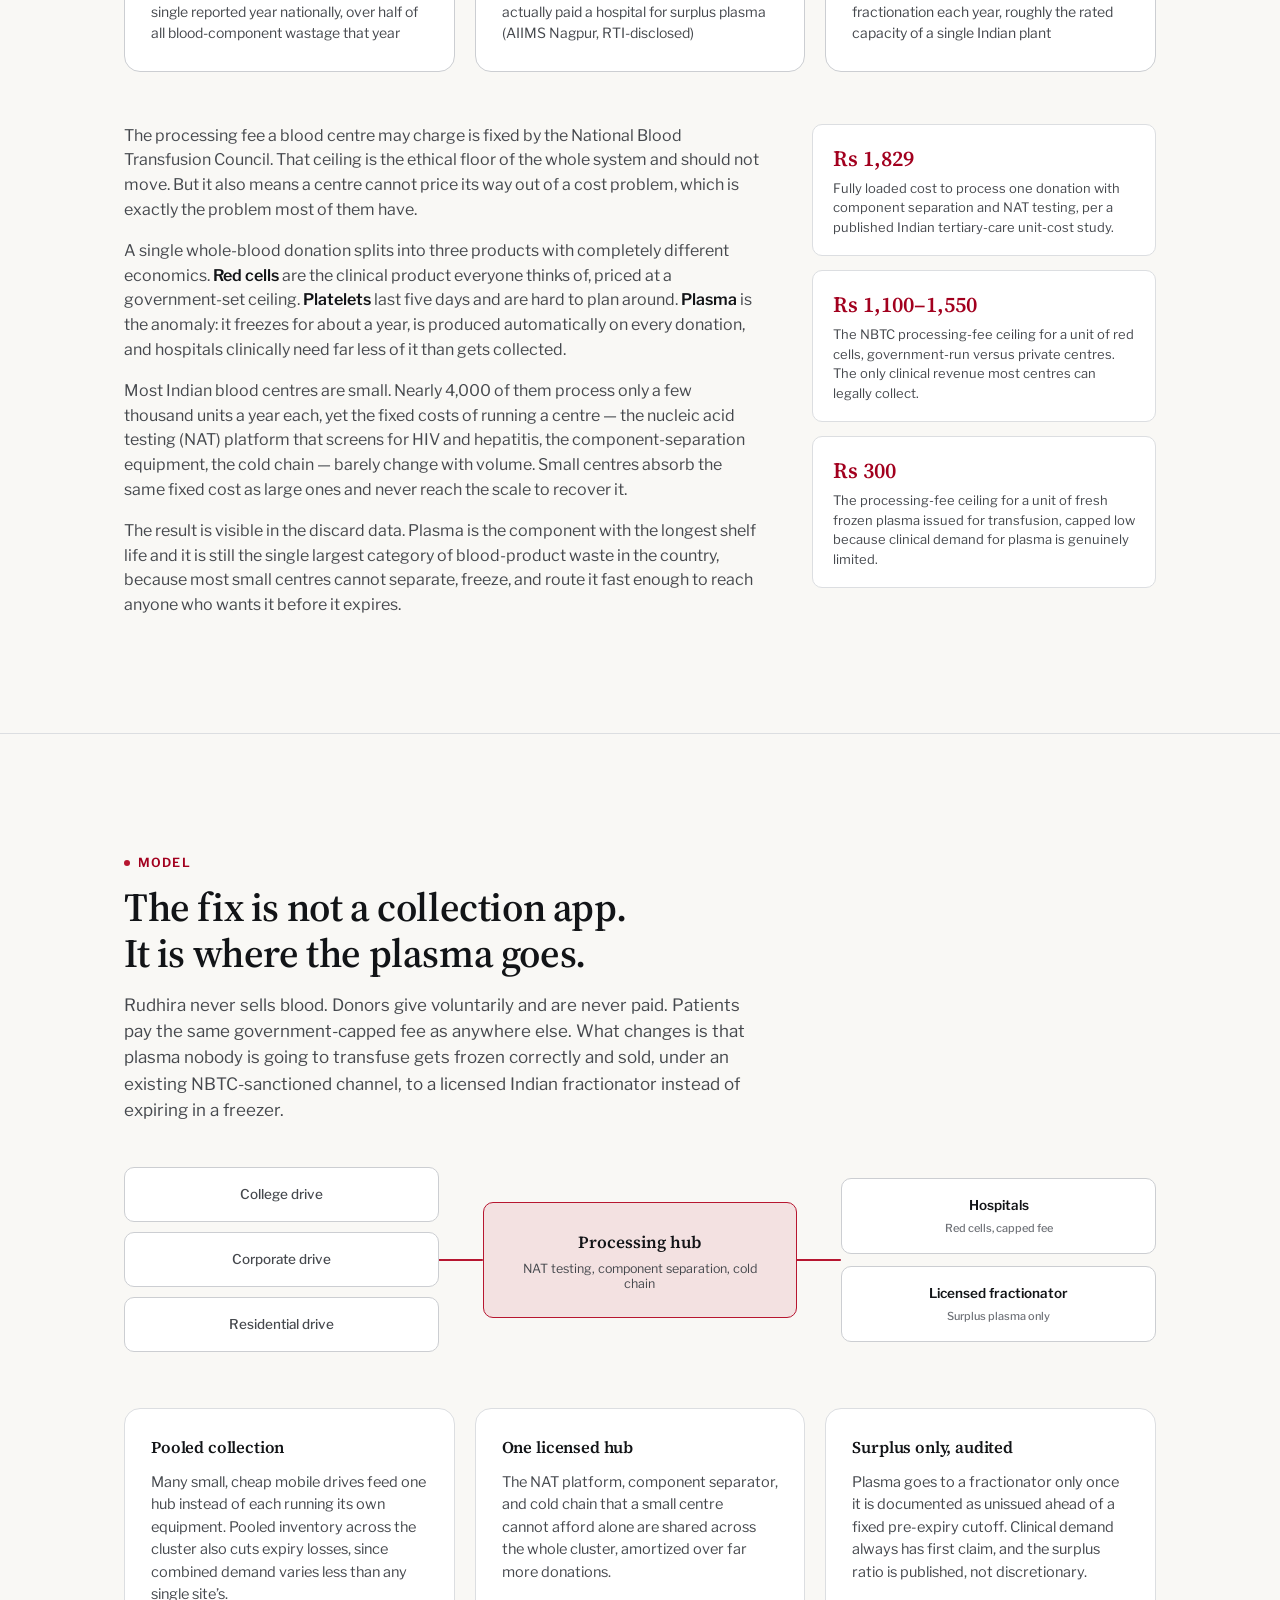
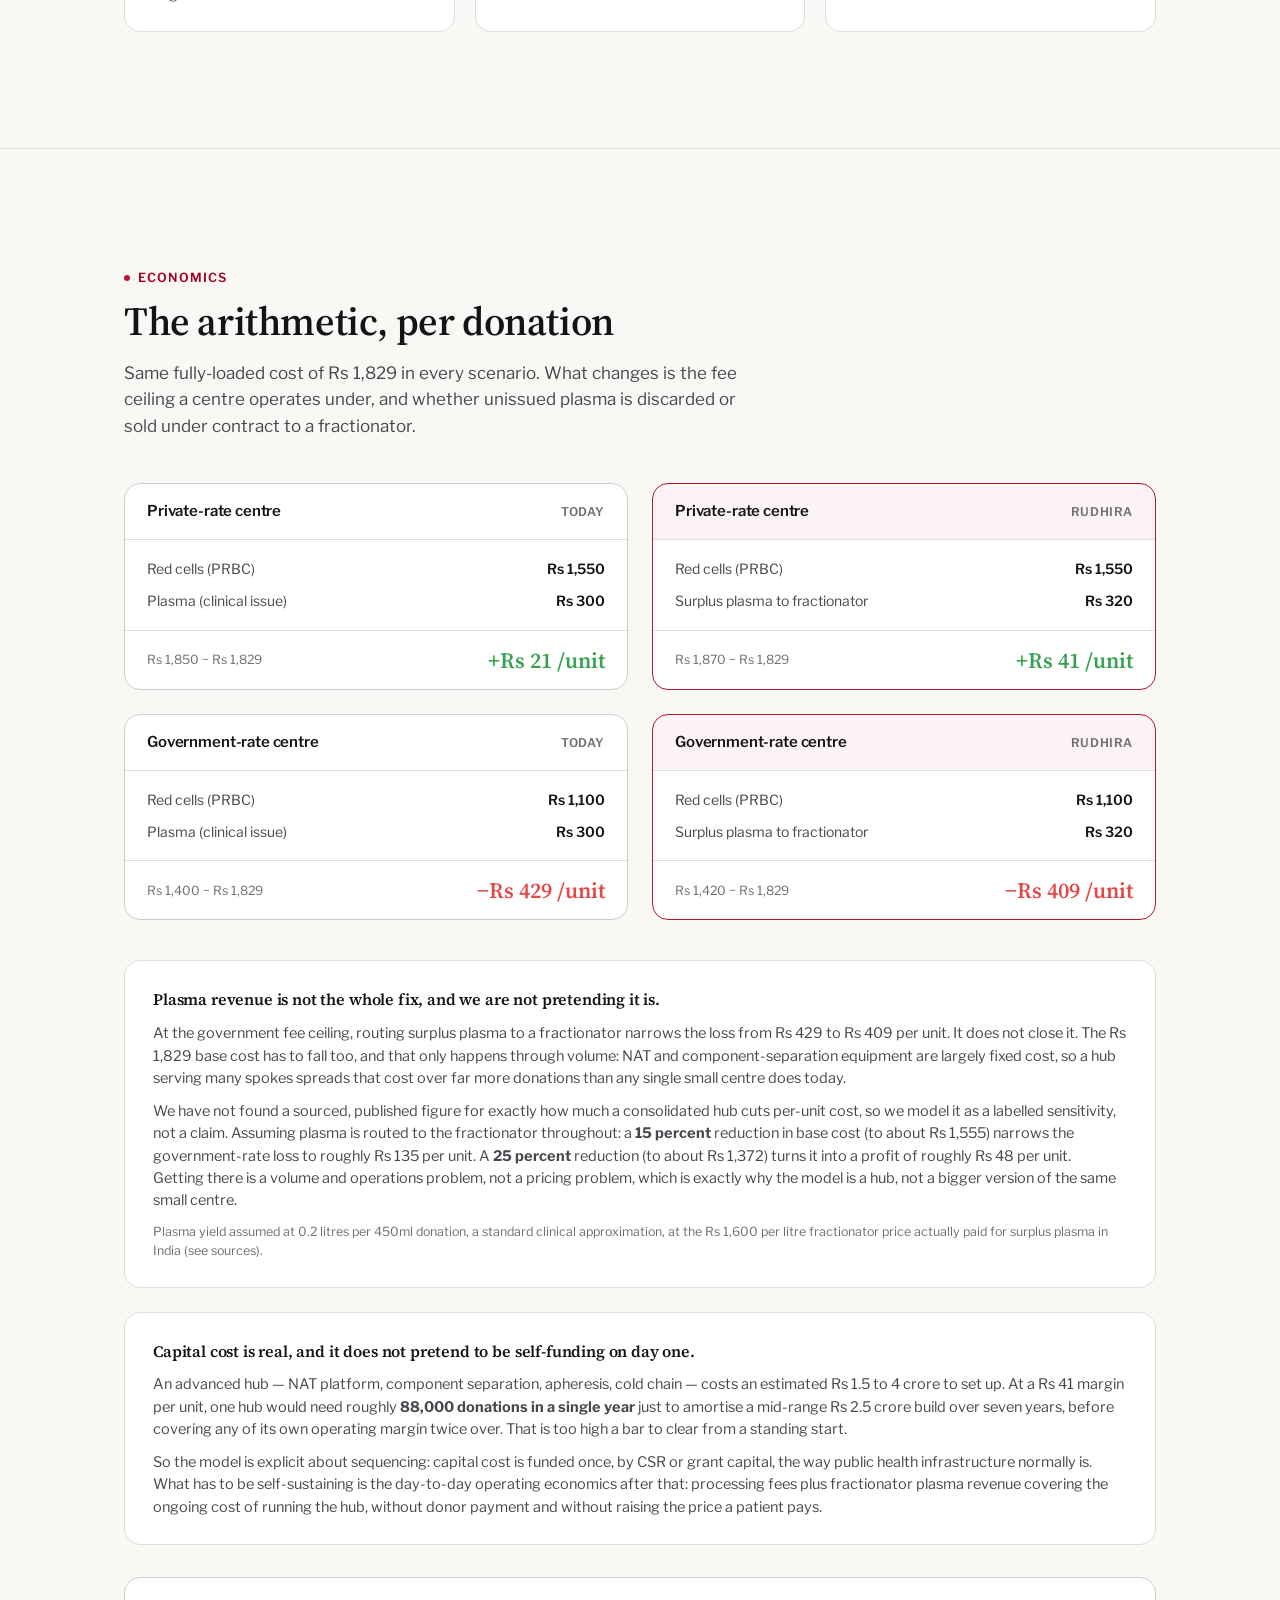
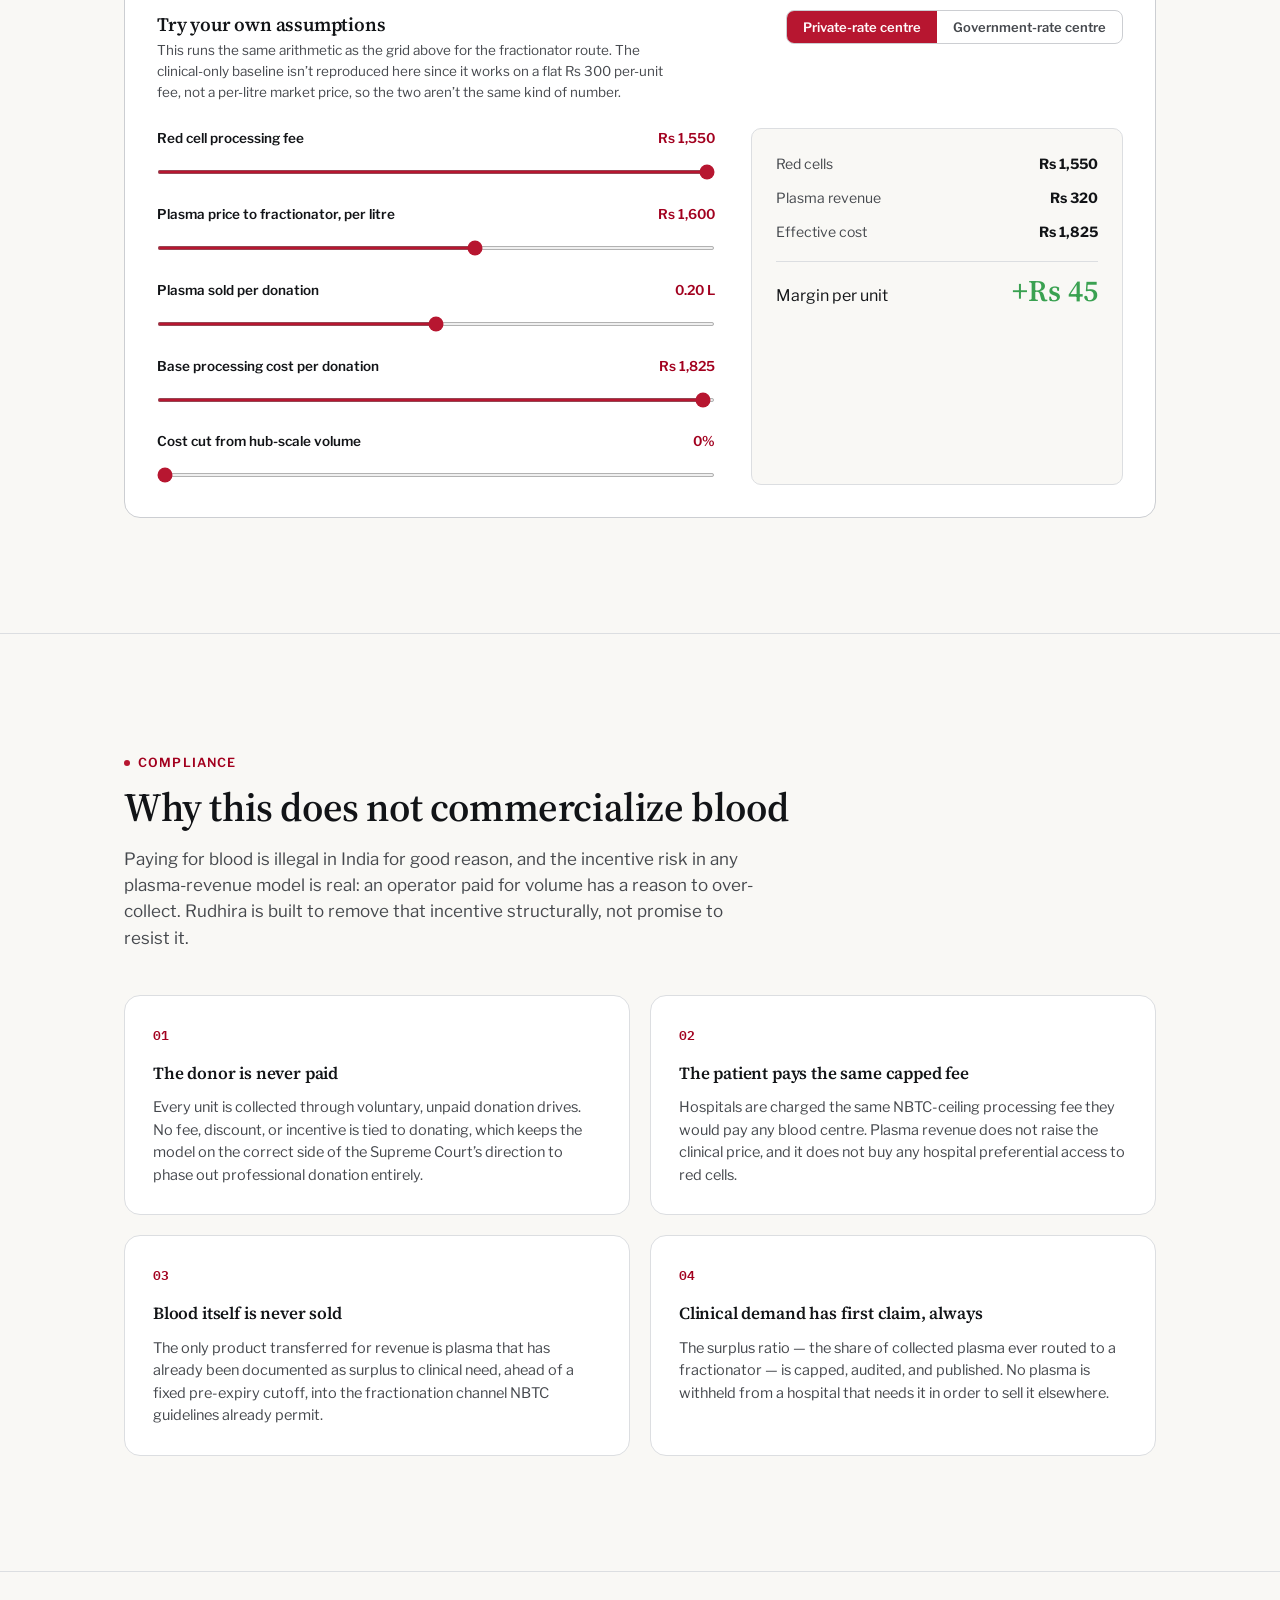
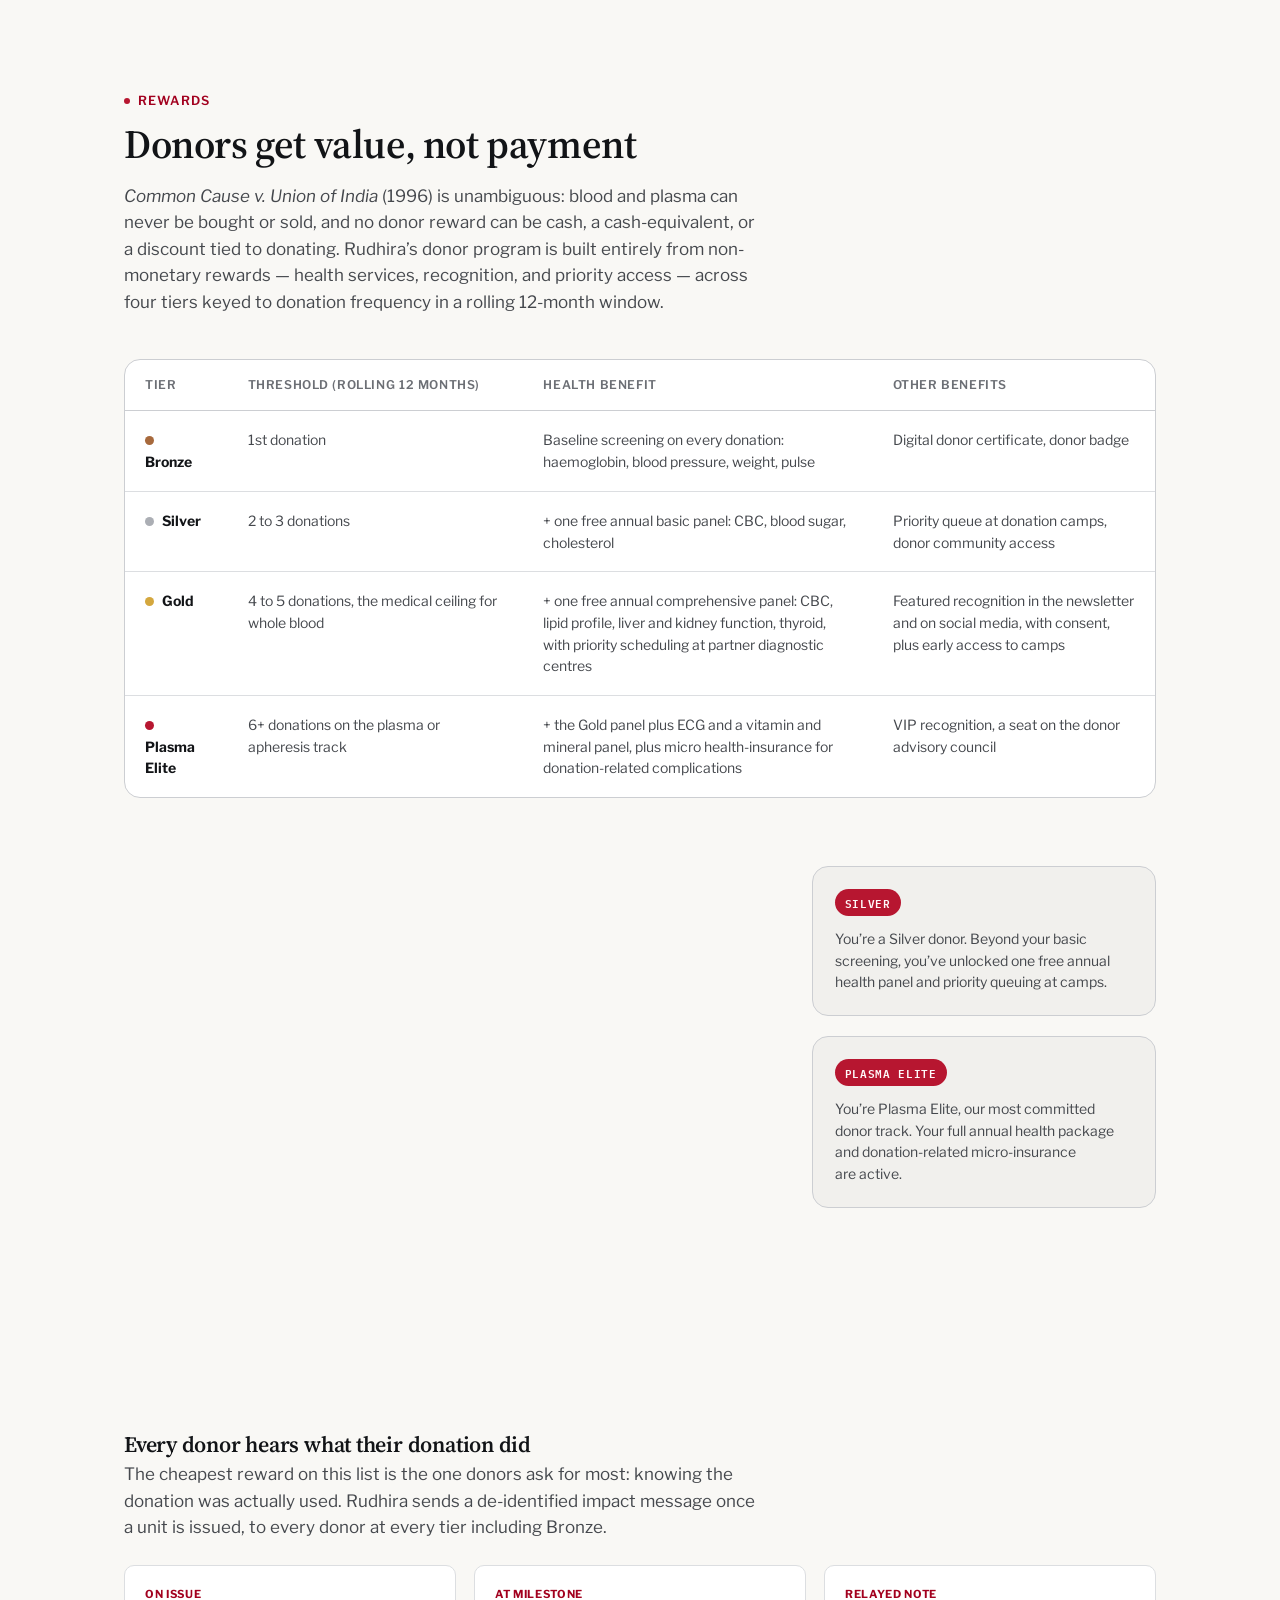
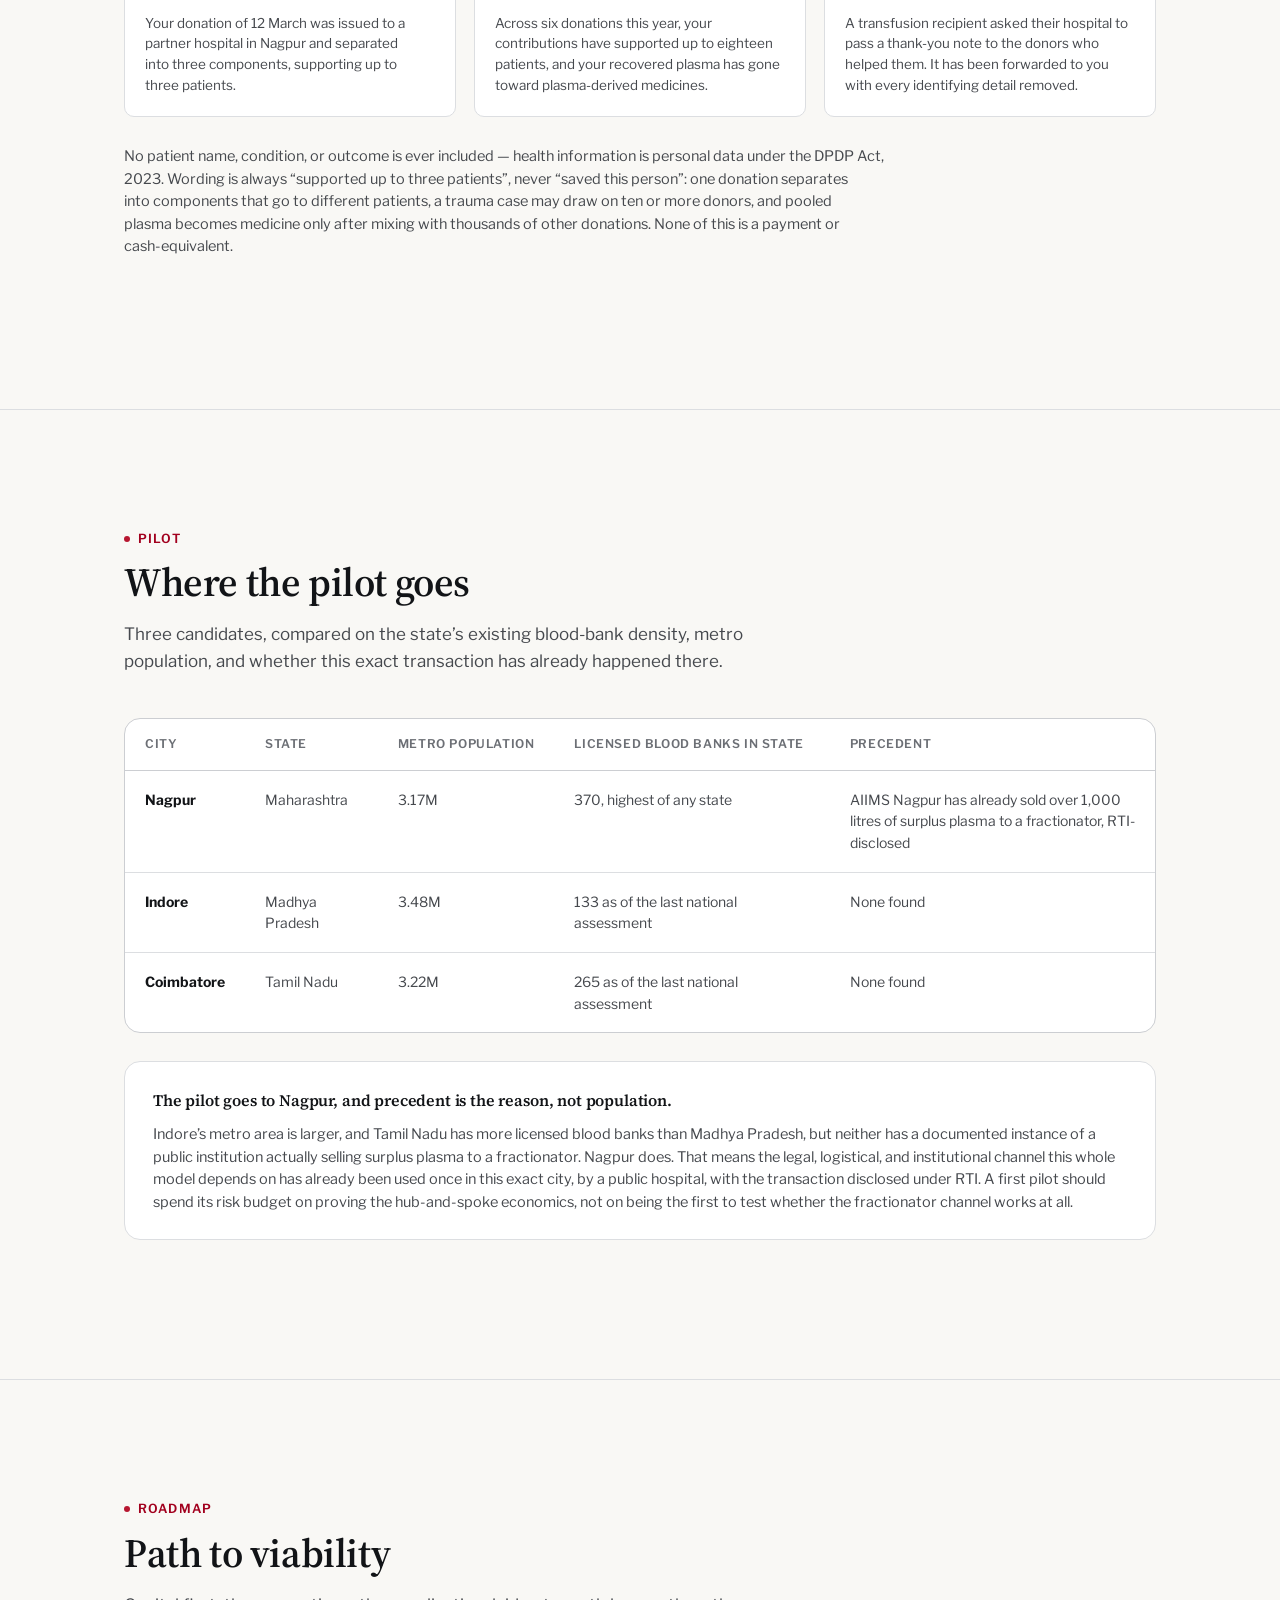
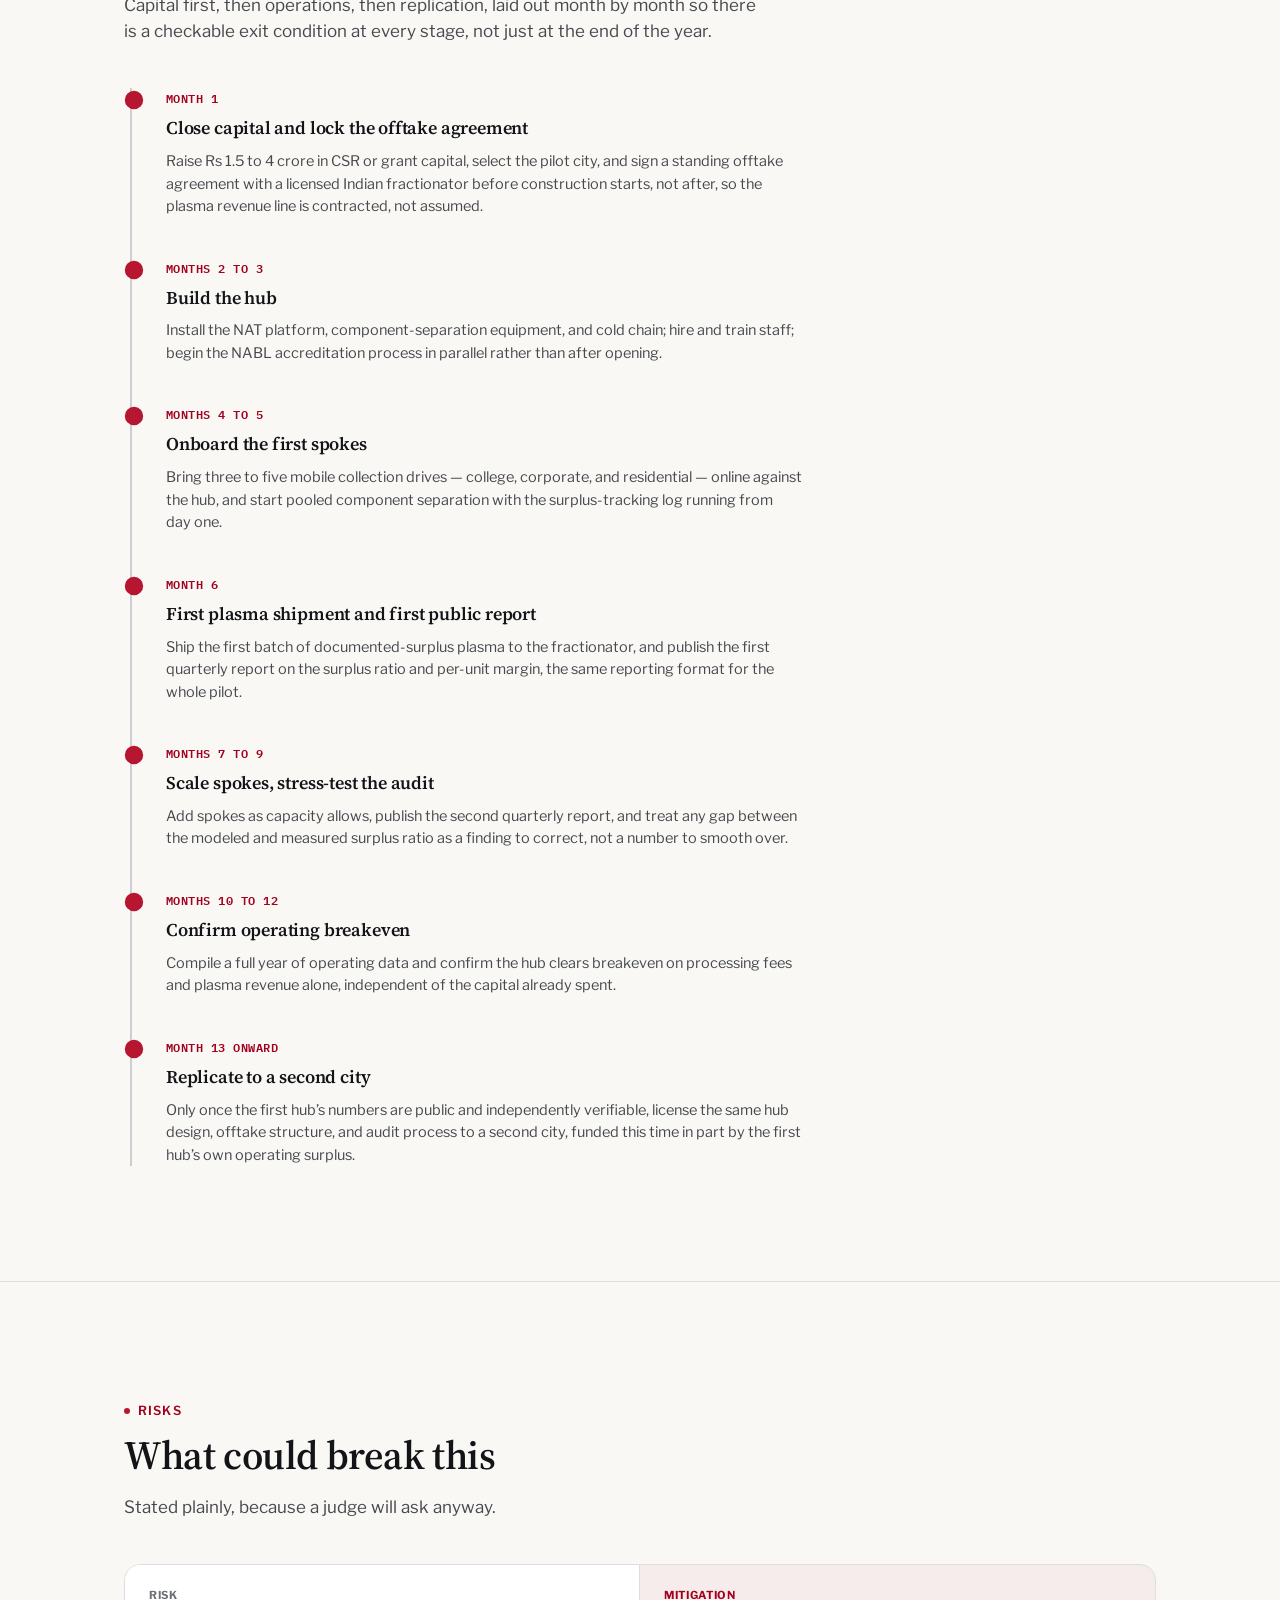
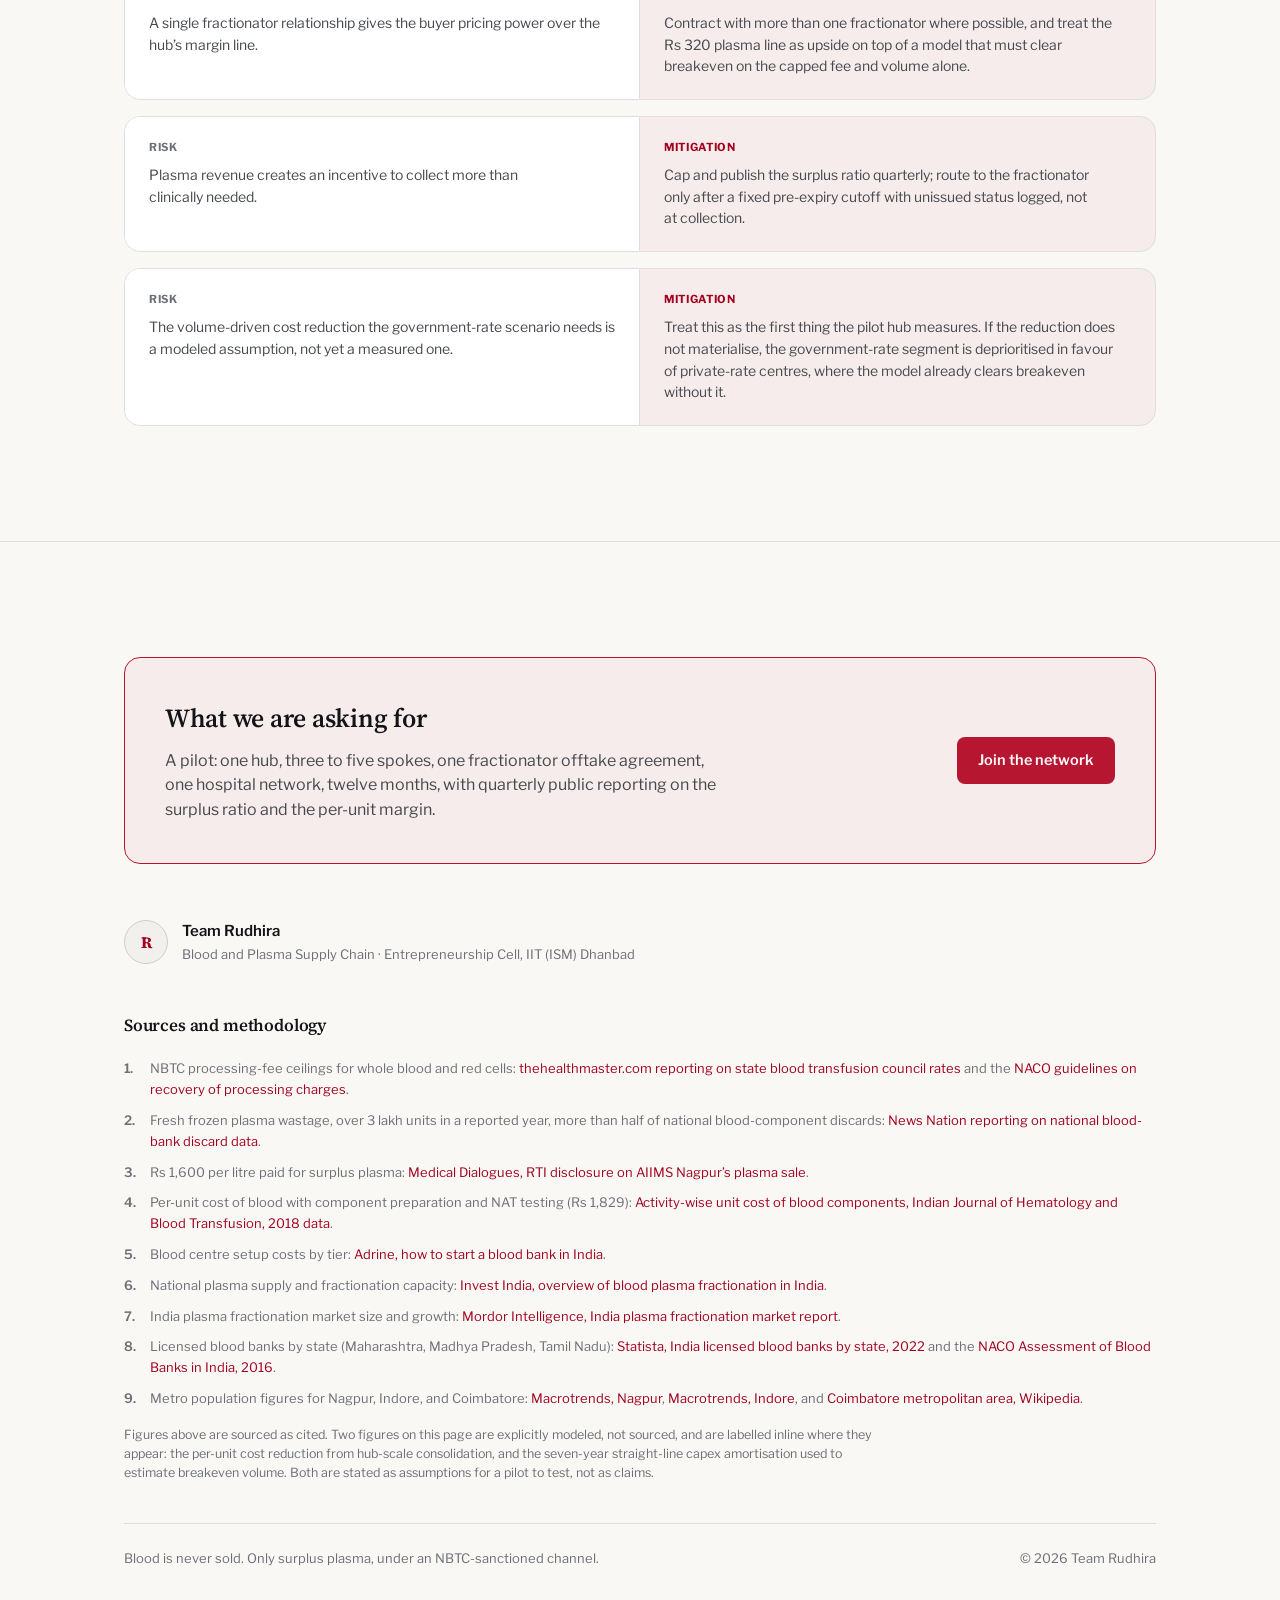
==== commit 7f3ffd13: "Fix mobile header overflow and stack tables into cards Header: the two nav buttons never collapsed o" ====
--- a/index.html
+++ b/index.html
@@ -290,10 +290,10 @@
           <th data-i18n="th_health">Health benefit</th><th data-i18n="th_other">Other benefits</th>
         </tr></thead>
         <tbody>
-          <tr><td class="tier-cell"><span class="tier-dot bronze"></span><span data-i18n="tier_bronze">Bronze</span></td><td data-i18n="rw_bronze_thr">1st donation</td><td data-i18n="rw_bronze_health">Baseline screening on every donation: haemoglobin, blood pressure, weight, pulse</td><td data-i18n="rw_bronze_other">Digital donor certificate, donor badge</td></tr>
-          <tr><td class="tier-cell"><span class="tier-dot silver"></span><span data-i18n="tier_silver">Silver</span></td><td data-i18n="rw_silver_thr">2 to 3 donations</td><td data-i18n="rw_silver_health">+ one free annual basic panel: CBC, blood sugar, cholesterol</td><td data-i18n="rw_silver_other">Priority queue at donation camps, donor community access</td></tr>
-          <tr><td class="tier-cell"><span class="tier-dot gold"></span><span data-i18n="tier_gold">Gold</span></td><td data-i18n="rw_gold_thr">4 to 5 donations, the medical ceiling for whole blood</td><td data-i18n="rw_gold_health">+ one free annual comprehensive panel: CBC, lipid profile, liver and kidney function, thyroid, with priority scheduling at partner diagnostic centres</td><td data-i18n="rw_gold_other">Featured recognition in the newsletter and on social media, with consent, plus early access to camps</td></tr>
-          <tr><td class="tier-cell"><span class="tier-dot elite"></span><span data-i18n="tier_elite">Plasma Elite</span></td><td data-i18n="rw_elite_thr">6+ donations on the plasma or apheresis track</td><td data-i18n="rw_elite_health">+ the Gold panel plus ECG and a vitamin and mineral panel, plus micro health-insurance for donation-related complications</td><td data-i18n="rw_elite_other">VIP recognition, a seat on the donor advisory council</td></tr>
+          <tr><td class="tier-cell" data-i18n-label="th_tier"><span class="tier-dot bronze"></span><span data-i18n="tier_bronze">Bronze</span></td><td data-i18n-label="th_threshold" data-i18n="rw_bronze_thr">1st donation</td><td data-i18n-label="th_health" data-i18n="rw_bronze_health">Baseline screening on every donation: haemoglobin, blood pressure, weight, pulse</td><td data-i18n-label="th_other" data-i18n="rw_bronze_other">Digital donor certificate, donor badge</td></tr>
+          <tr><td class="tier-cell" data-i18n-label="th_tier"><span class="tier-dot silver"></span><span data-i18n="tier_silver">Silver</span></td><td data-i18n-label="th_threshold" data-i18n="rw_silver_thr">2 to 3 donations</td><td data-i18n-label="th_health" data-i18n="rw_silver_health">+ one free annual basic panel: CBC, blood sugar, cholesterol</td><td data-i18n-label="th_other" data-i18n="rw_silver_other">Priority queue at donation camps, donor community access</td></tr>
+          <tr><td class="tier-cell" data-i18n-label="th_tier"><span class="tier-dot gold"></span><span data-i18n="tier_gold">Gold</span></td><td data-i18n-label="th_threshold" data-i18n="rw_gold_thr">4 to 5 donations, the medical ceiling for whole blood</td><td data-i18n-label="th_health" data-i18n="rw_gold_health">+ one free annual comprehensive panel: CBC, lipid profile, liver and kidney function, thyroid, with priority scheduling at partner diagnostic centres</td><td data-i18n-label="th_other" data-i18n="rw_gold_other">Featured recognition in the newsletter and on social media, with consent, plus early access to camps</td></tr>
+          <tr><td class="tier-cell" data-i18n-label="th_tier"><span class="tier-dot elite"></span><span data-i18n="tier_elite">Plasma Elite</span></td><td data-i18n-label="th_threshold" data-i18n="rw_elite_thr">6+ donations on the plasma or apheresis track</td><td data-i18n-label="th_health" data-i18n="rw_elite_health">+ the Gold panel plus ECG and a vitamin and mineral panel, plus micro health-insurance for donation-related complications</td><td data-i18n-label="th_other" data-i18n="rw_elite_other">VIP recognition, a seat on the donor advisory council</td></tr>
         </tbody>
       </table>
     </div>
@@ -342,9 +342,9 @@
           <th data-i18n="th_banks">Licensed blood banks in state</th><th data-i18n="th_precedent">Precedent</th>
         </tr></thead>
         <tbody>
-          <tr><td class="hero-cell" data-i18n="city_nagpur_name">Nagpur</td><td data-i18n="city_nagpur_state">Maharashtra</td><td data-i18n="city_nagpur_metro">3.17M</td><td data-i18n="city_nagpur_banks">370, highest of any state</td><td data-i18n="city_nagpur_prec">AIIMS Nagpur has already sold over 1,000 litres of surplus plasma to a fractionator, RTI-disclosed</td></tr>
-          <tr><td class="hero-cell" data-i18n="city_indore_name">Indore</td><td data-i18n="city_indore_state">Madhya Pradesh</td><td data-i18n="city_indore_metro">3.48M</td><td data-i18n="city_indore_banks">133 as of the last national assessment</td><td data-i18n="city_none">None found</td></tr>
-          <tr><td class="hero-cell" data-i18n="city_cbe_name">Coimbatore</td><td data-i18n="city_cbe_state">Tamil Nadu</td><td data-i18n="city_cbe_metro">3.22M</td><td data-i18n="city_cbe_banks">265 as of the last national assessment</td><td data-i18n="city_none">None found</td></tr>
+          <tr><td class="hero-cell" data-i18n-label="th_city" data-i18n="city_nagpur_name">Nagpur</td><td data-i18n-label="th_state" data-i18n="city_nagpur_state">Maharashtra</td><td data-i18n-label="th_metro" data-i18n="city_nagpur_metro">3.17M</td><td data-i18n-label="th_banks" data-i18n="city_nagpur_banks">370, highest of any state</td><td data-i18n-label="th_precedent" data-i18n="city_nagpur_prec">AIIMS Nagpur has already sold over 1,000 litres of surplus plasma to a fractionator, RTI-disclosed</td></tr>
+          <tr><td class="hero-cell" data-i18n-label="th_city" data-i18n="city_indore_name">Indore</td><td data-i18n-label="th_state" data-i18n="city_indore_state">Madhya Pradesh</td><td data-i18n-label="th_metro" data-i18n="city_indore_metro">3.48M</td><td data-i18n-label="th_banks" data-i18n="city_indore_banks">133 as of the last national assessment</td><td data-i18n-label="th_precedent" data-i18n="city_none">None found</td></tr>
+          <tr><td class="hero-cell" data-i18n-label="th_city" data-i18n="city_cbe_name">Coimbatore</td><td data-i18n-label="th_state" data-i18n="city_cbe_state">Tamil Nadu</td><td data-i18n-label="th_metro" data-i18n="city_cbe_metro">3.22M</td><td data-i18n-label="th_banks" data-i18n="city_cbe_banks">265 as of the last national assessment</td><td data-i18n-label="th_precedent" data-i18n="city_none">None found</td></tr>
         </tbody>
       </table>
     </div>
--- a/styles.css
+++ b/styles.css
@@ -114,7 +114,7 @@
 nav.primary::-webkit-scrollbar{display:none}
 nav.primary a{font-size:13px;color:var(--fg-muted);white-space:nowrap;font-weight:500}
 nav.primary a:hover{color:var(--fg);text-decoration:none}
-.topbar-actions{display:flex;align-items:center;gap:10px;flex-shrink:0}
+.topbar-actions{display:flex;align-items:center;gap:10px;flex-shrink:0;margin-left:auto}
 .icon-btn{
   width:36px;height:36px;border-radius:50%;border:1px solid var(--border);background:transparent;
   color:var(--fg-muted);display:flex;align-items:center;justify-content:center;font-size:13px;font-weight:600;
@@ -330,6 +330,29 @@
 .tier-dot.elite{background:var(--accent)}
 td.hero-cell{font-weight:700;color:var(--fg)}
 
+/* Stack tables into cards on narrow screens instead of side-scrolling */
+@media(max-width:760px){
+  .table-wrap{overflow:visible;border:none;background:none;border-radius:0}
+  table{min-width:0;width:100%;display:block;font-size:13.5px}
+  thead{display:none}
+  tbody,tbody tr,tbody td{display:block;width:auto}
+  tbody tr{
+    border:1px solid var(--border);border-radius:var(--radius-lg);background:var(--bg-elev);
+    margin-bottom:14px;overflow:hidden;
+  }
+  tbody tr:last-child{margin-bottom:0}
+  tbody tr:hover{background:var(--bg-elev)}
+  tbody td{
+    padding:12px 18px;border-bottom:1px solid var(--border-soft);color:var(--fg-muted);
+  }
+  tbody td:last-child{border-bottom:none}
+  tbody td:not(.tier-cell):not(.hero-cell)::before{
+    content:attr(data-label);display:block;margin-bottom:4px;
+    font:700 10.5px/1.3 var(--sans);letter-spacing:.06em;text-transform:uppercase;color:var(--fg-faint);
+  }
+  td.tier-cell,td.hero-cell{background:var(--bg-elev-2);color:var(--fg);font-size:15px;padding:14px 18px}
+}
+
 .app-cards{display:grid;grid-template-columns:repeat(2,1fr);gap:20px;margin-top:28px}
 .app-card{border:1px solid var(--border);border-radius:var(--radius-lg);padding:22px;background:var(--bg-elev-2)}
 .app-card .badge{display:inline-block;font:600 11px var(--mono);letter-spacing:.06em;color:var(--accent-fg);
@@ -393,6 +416,15 @@
 @media(max-width:1100px){
   nav.primary{display:none}
 }
+@media(max-width:600px){
+  .topbar-inner{gap:12px;padding-left:16px;padding-right:16px}
+  .topbar-actions{gap:8px}
+  .topbar-actions .btn-ghost{display:none}
+}
+@media(max-width:380px){
+  .brand .devanagari{display:none}
+  .topbar-actions .btn-sm{padding:7px 12px}
+}
 @media(max-width:640px){
   .stat-grid,.card-grid-3,.pillar-grid,.econ-groups,.app-cards,.impact-cards{grid-template-columns:1fr}
   .diagram-row{display:flex;flex-direction:column}
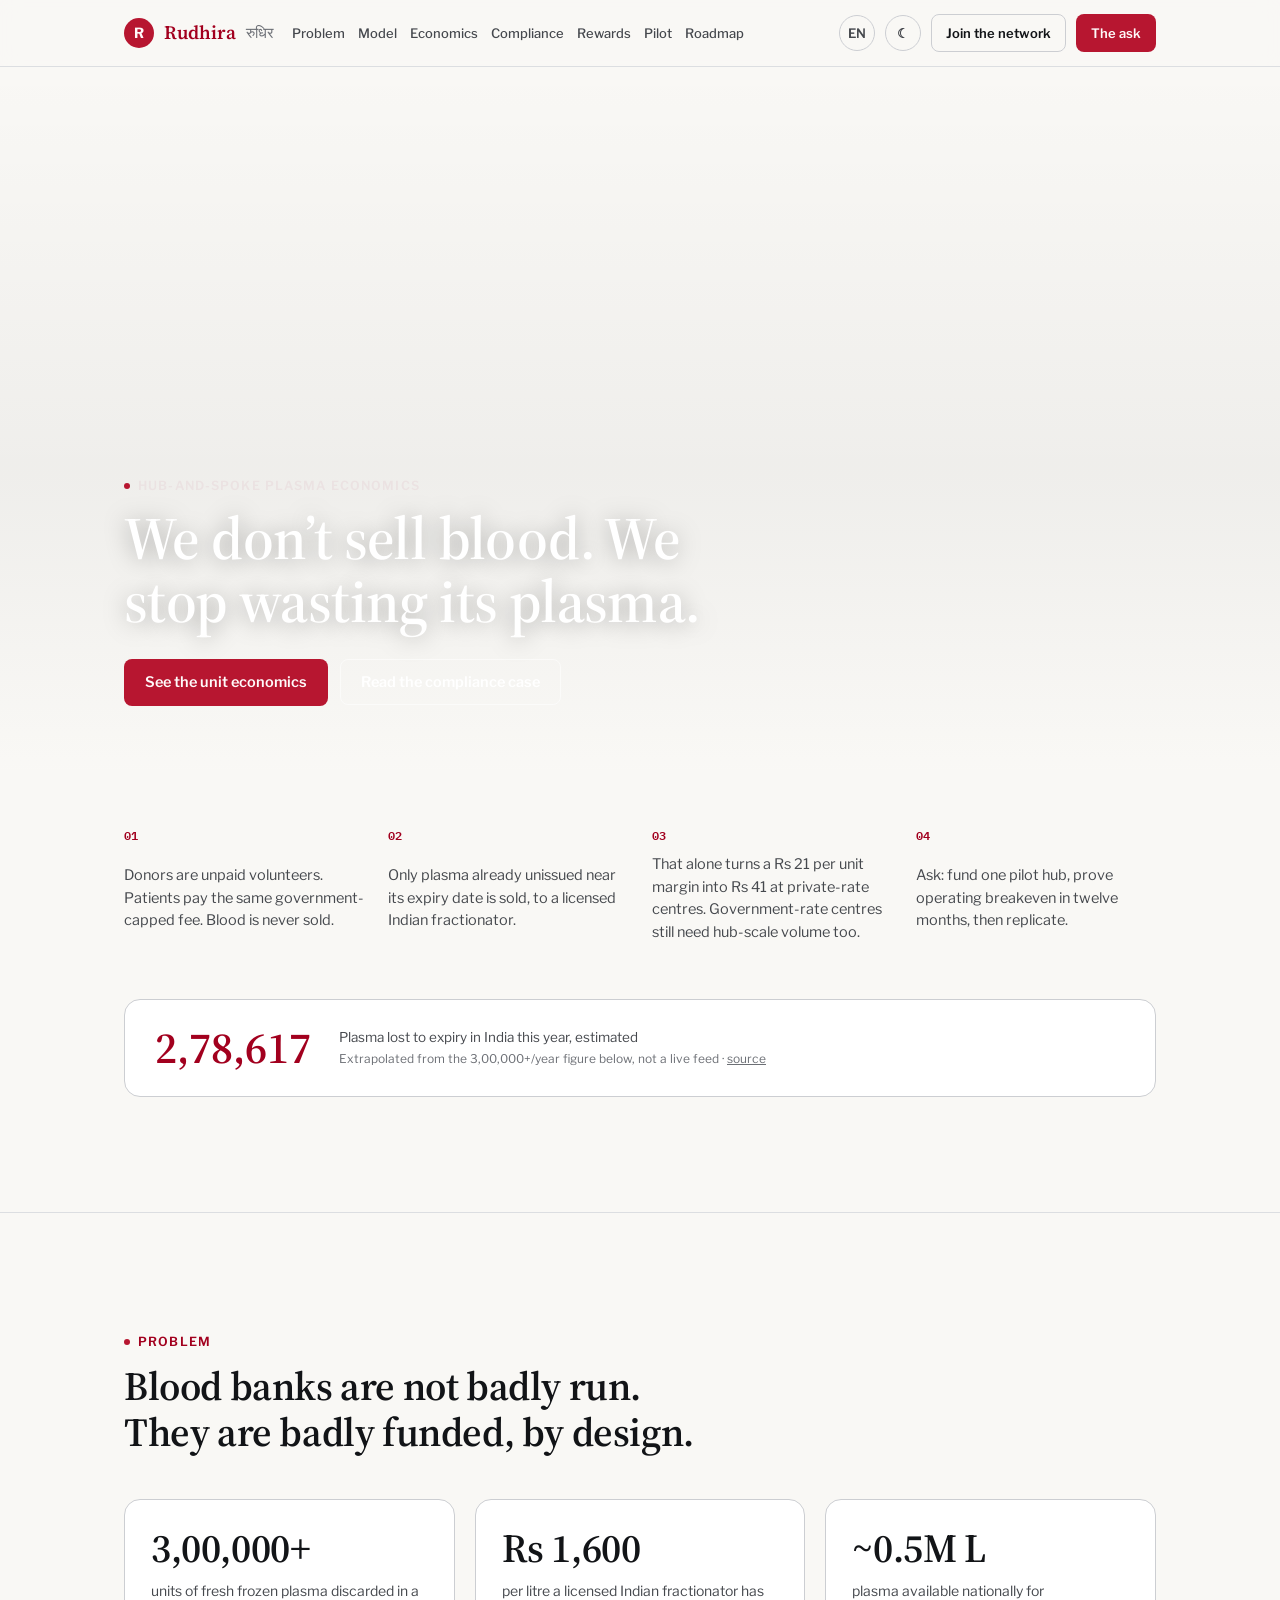
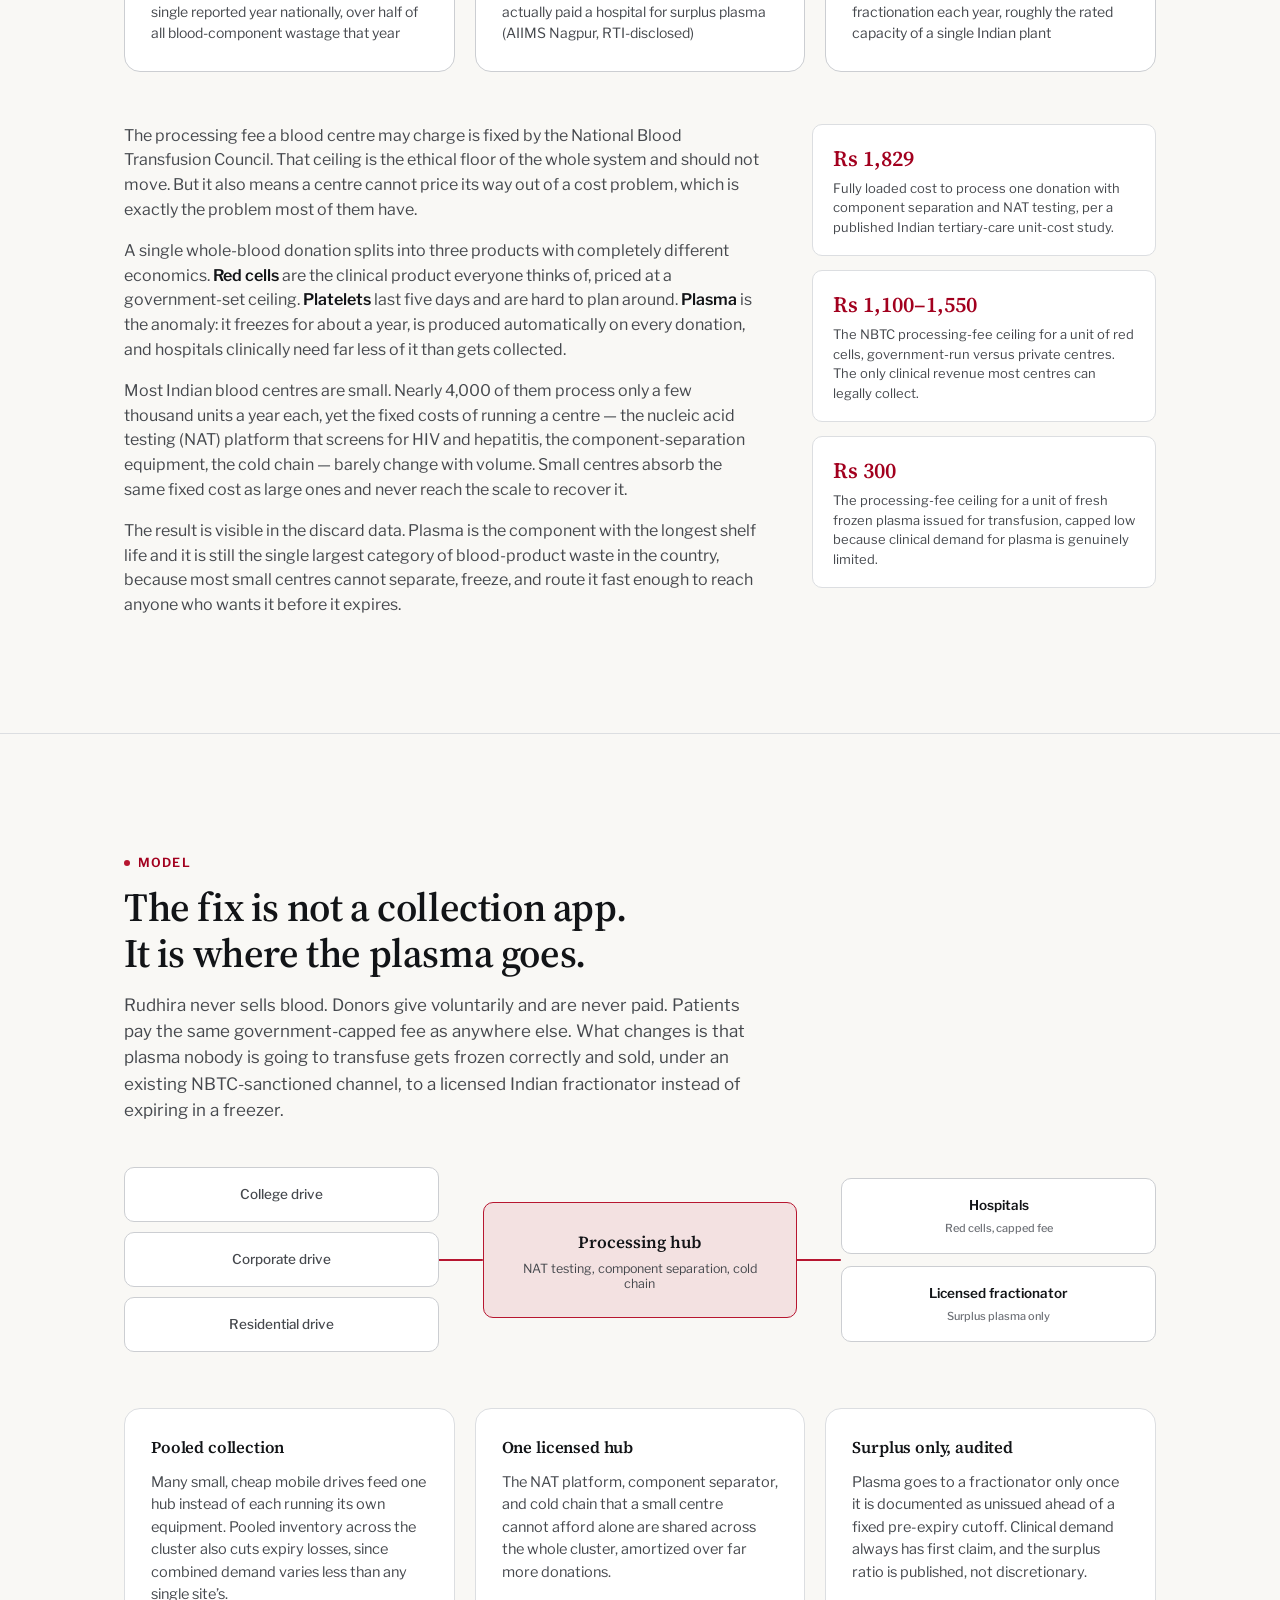
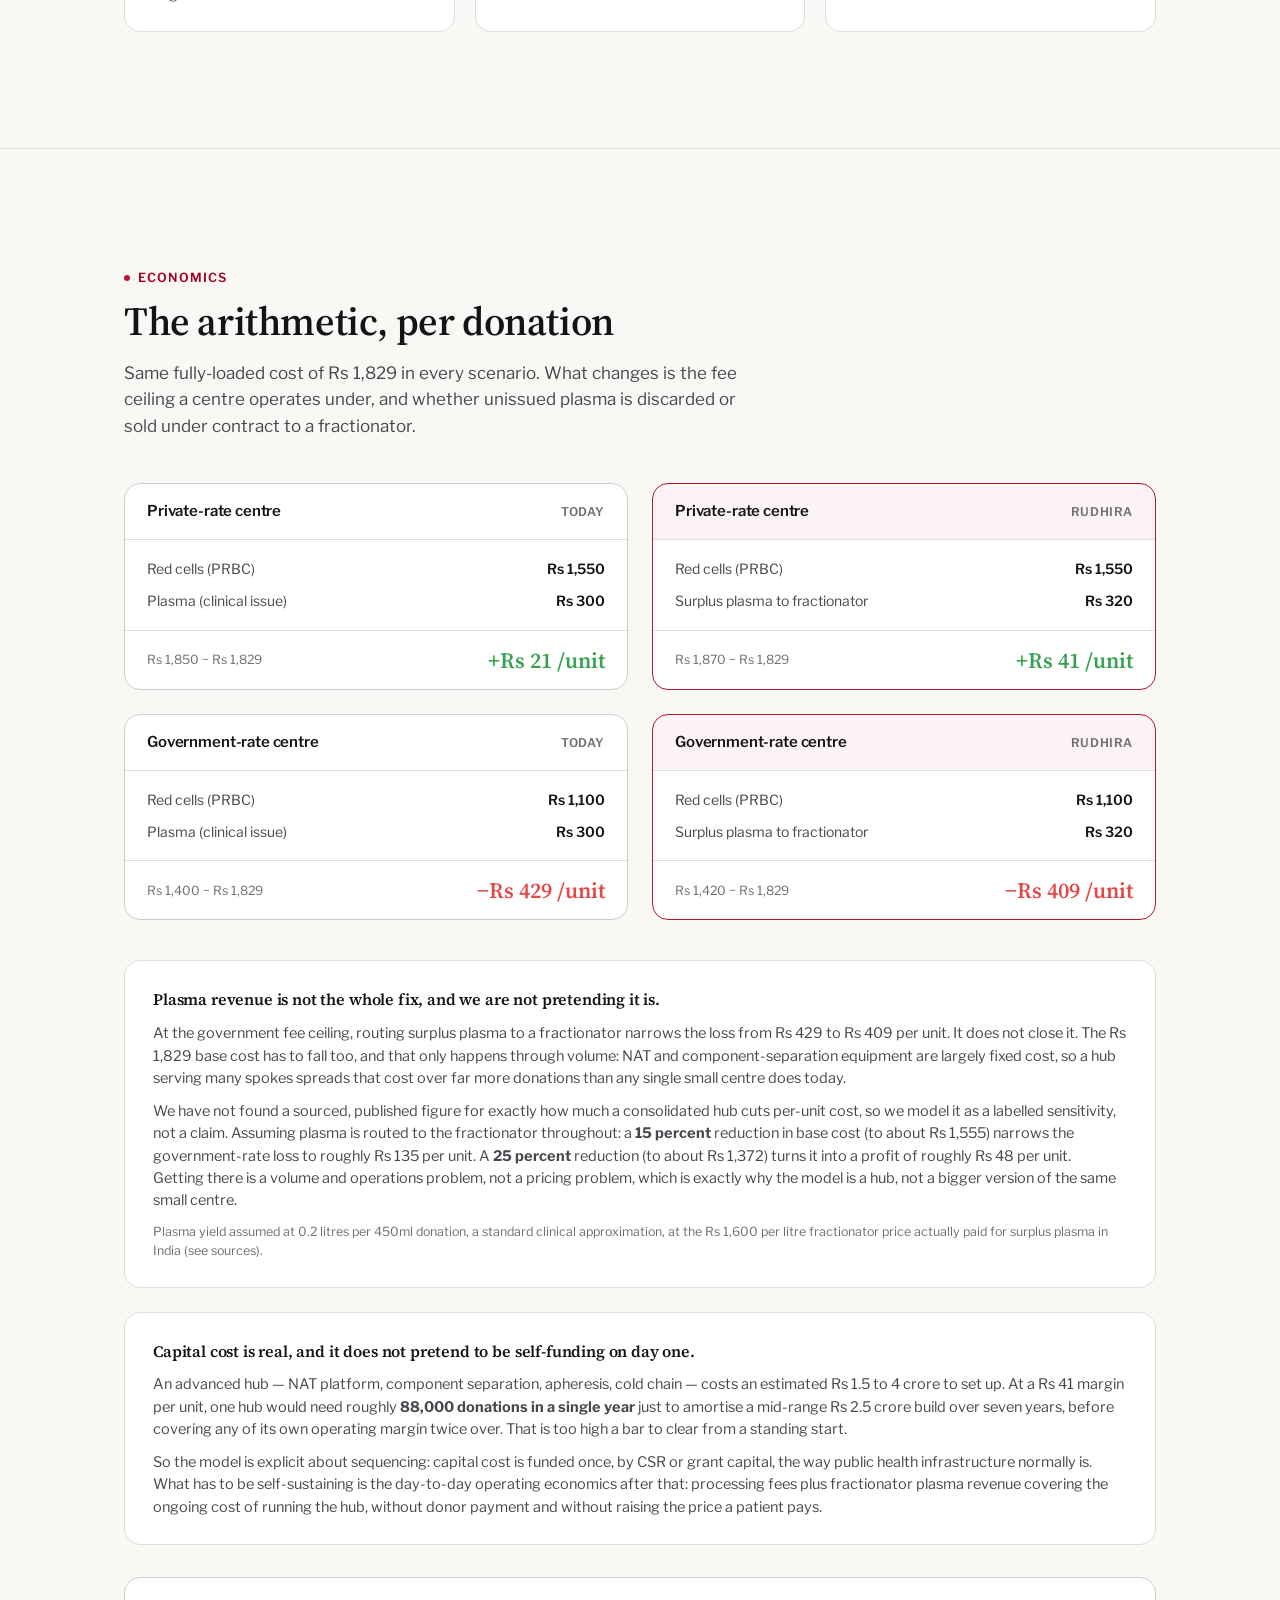
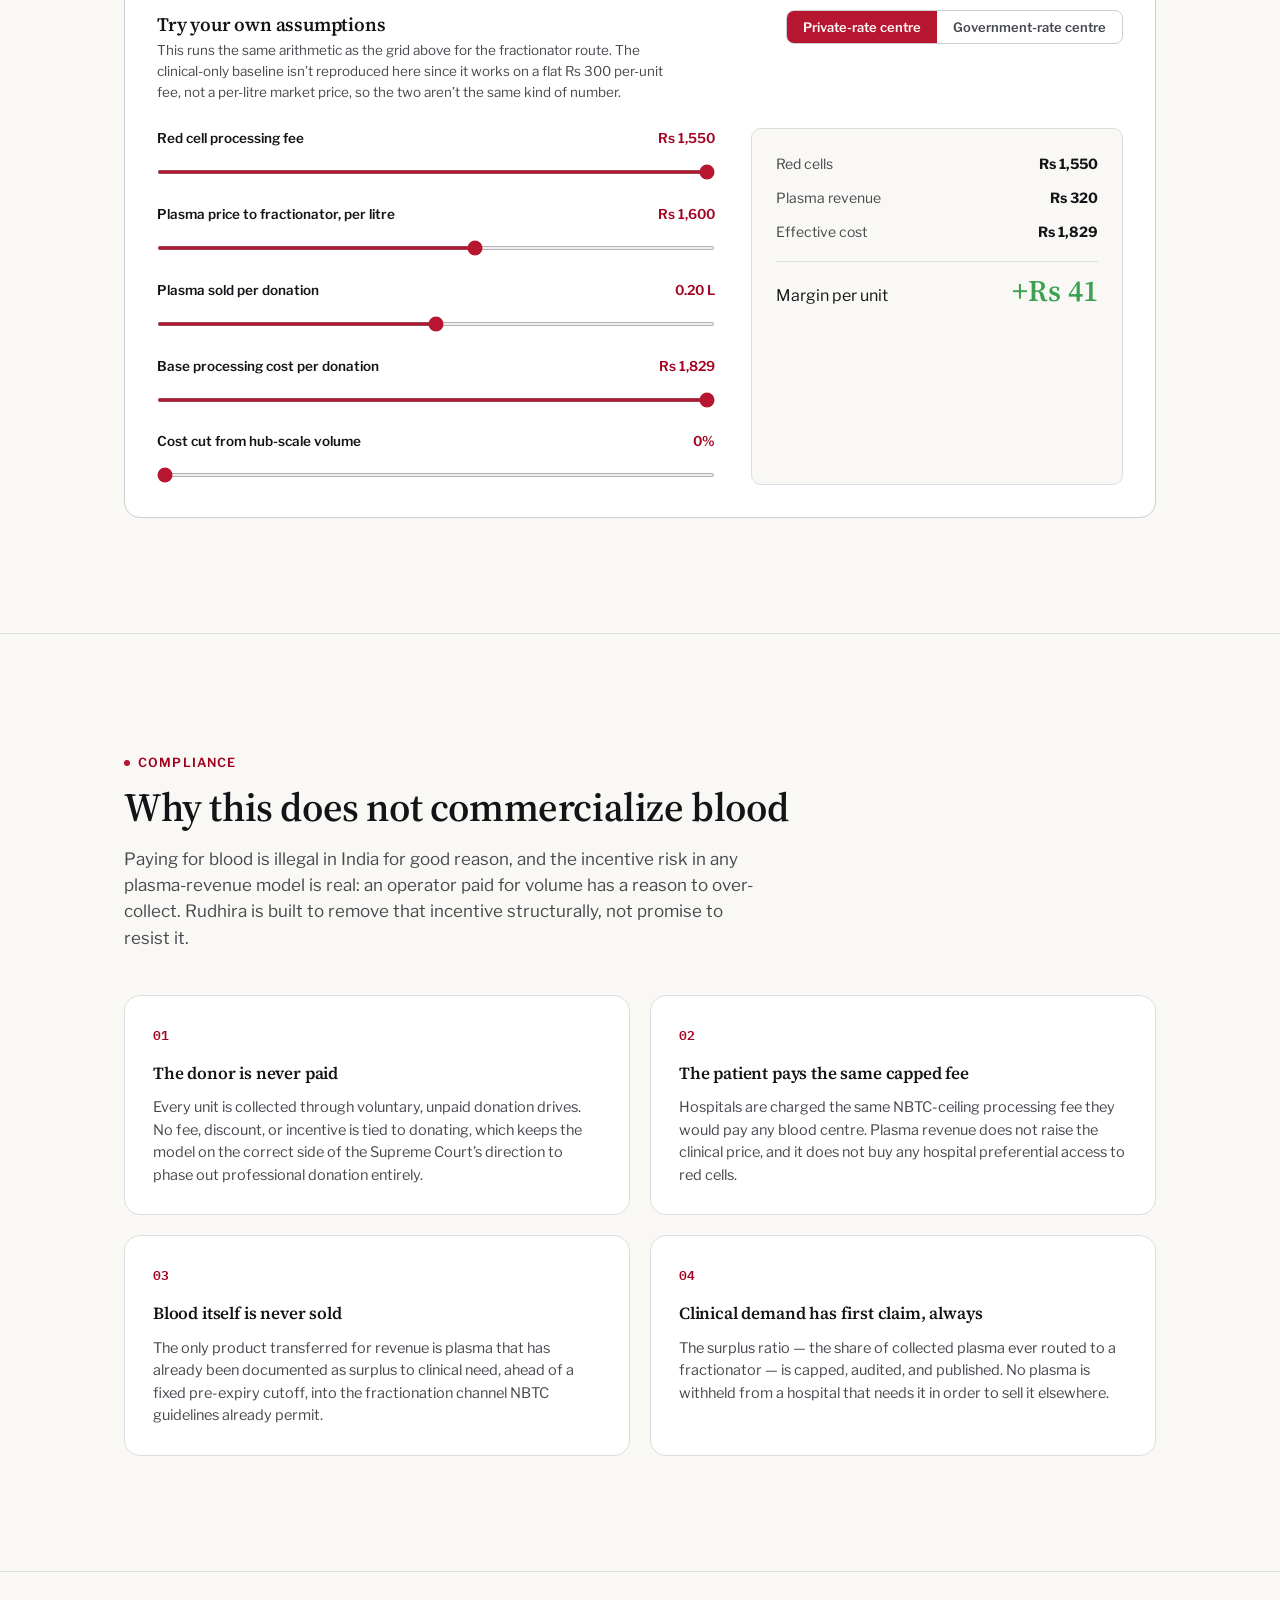
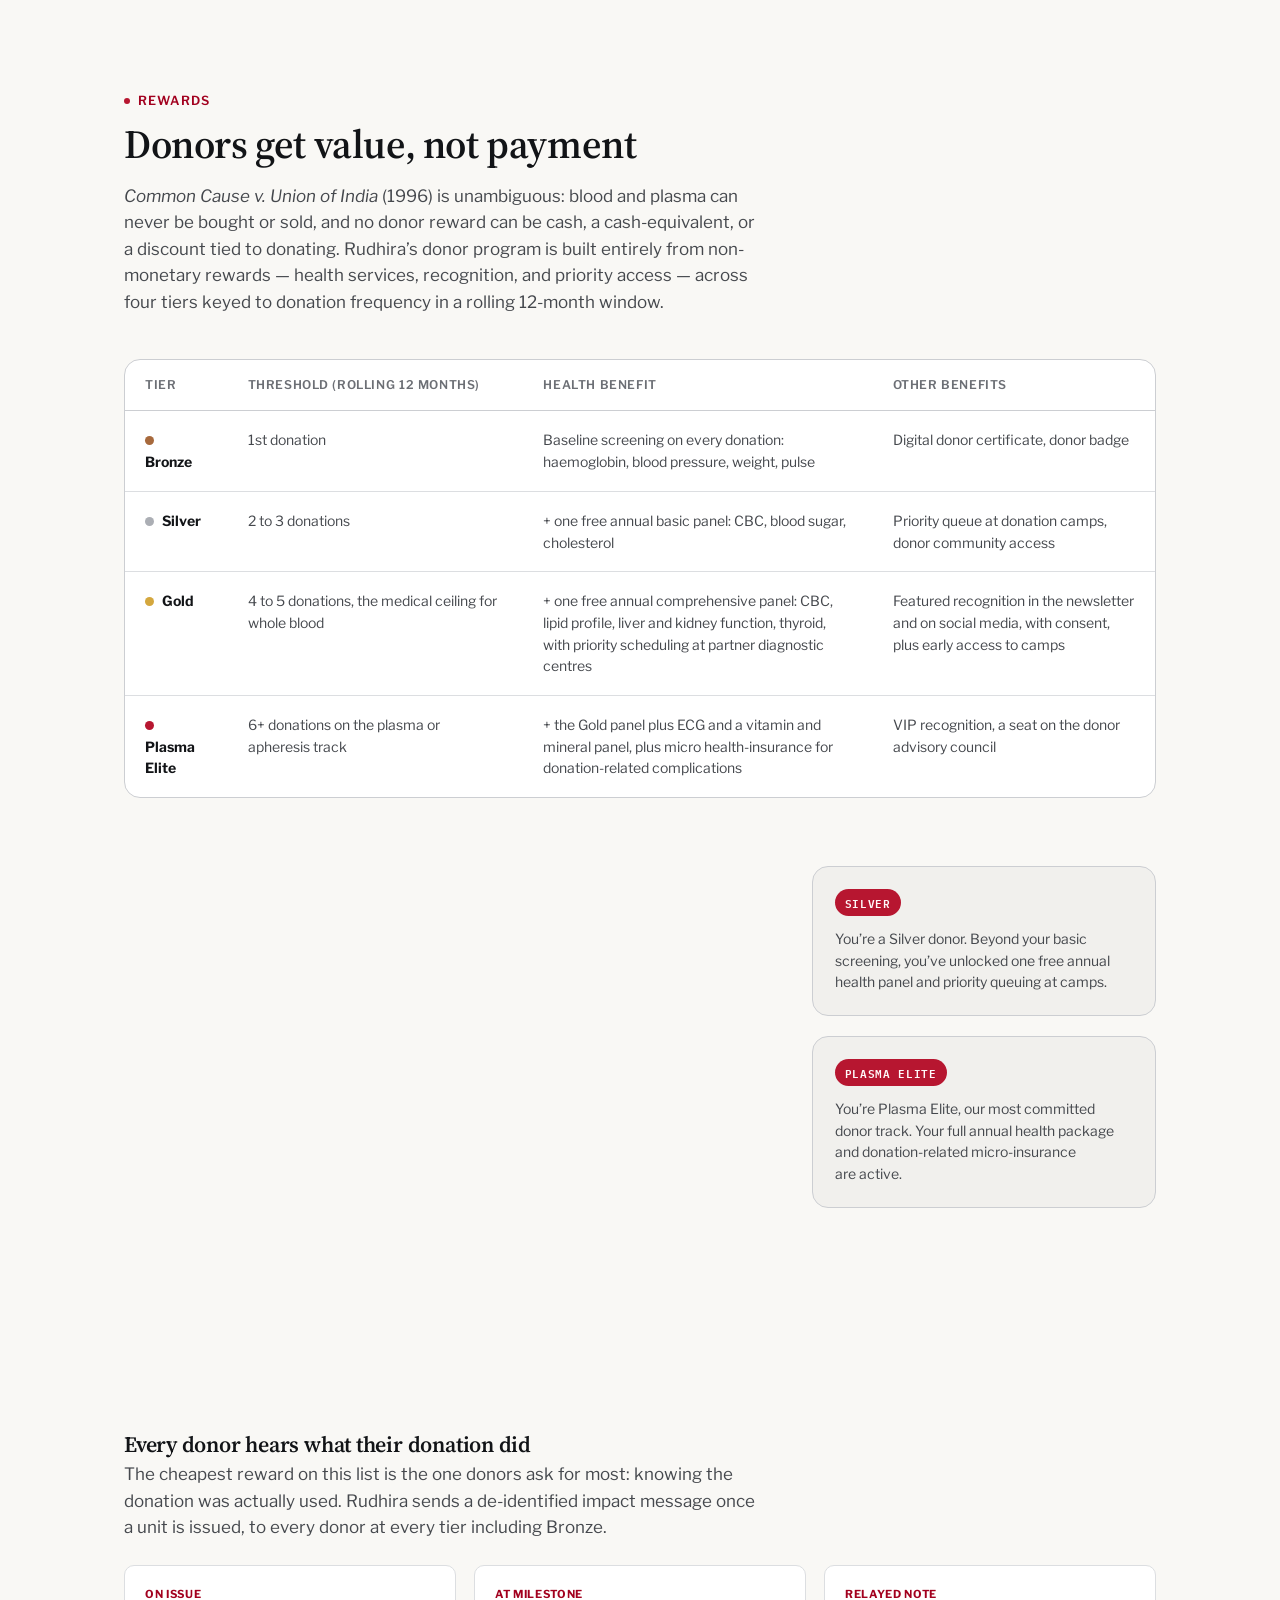
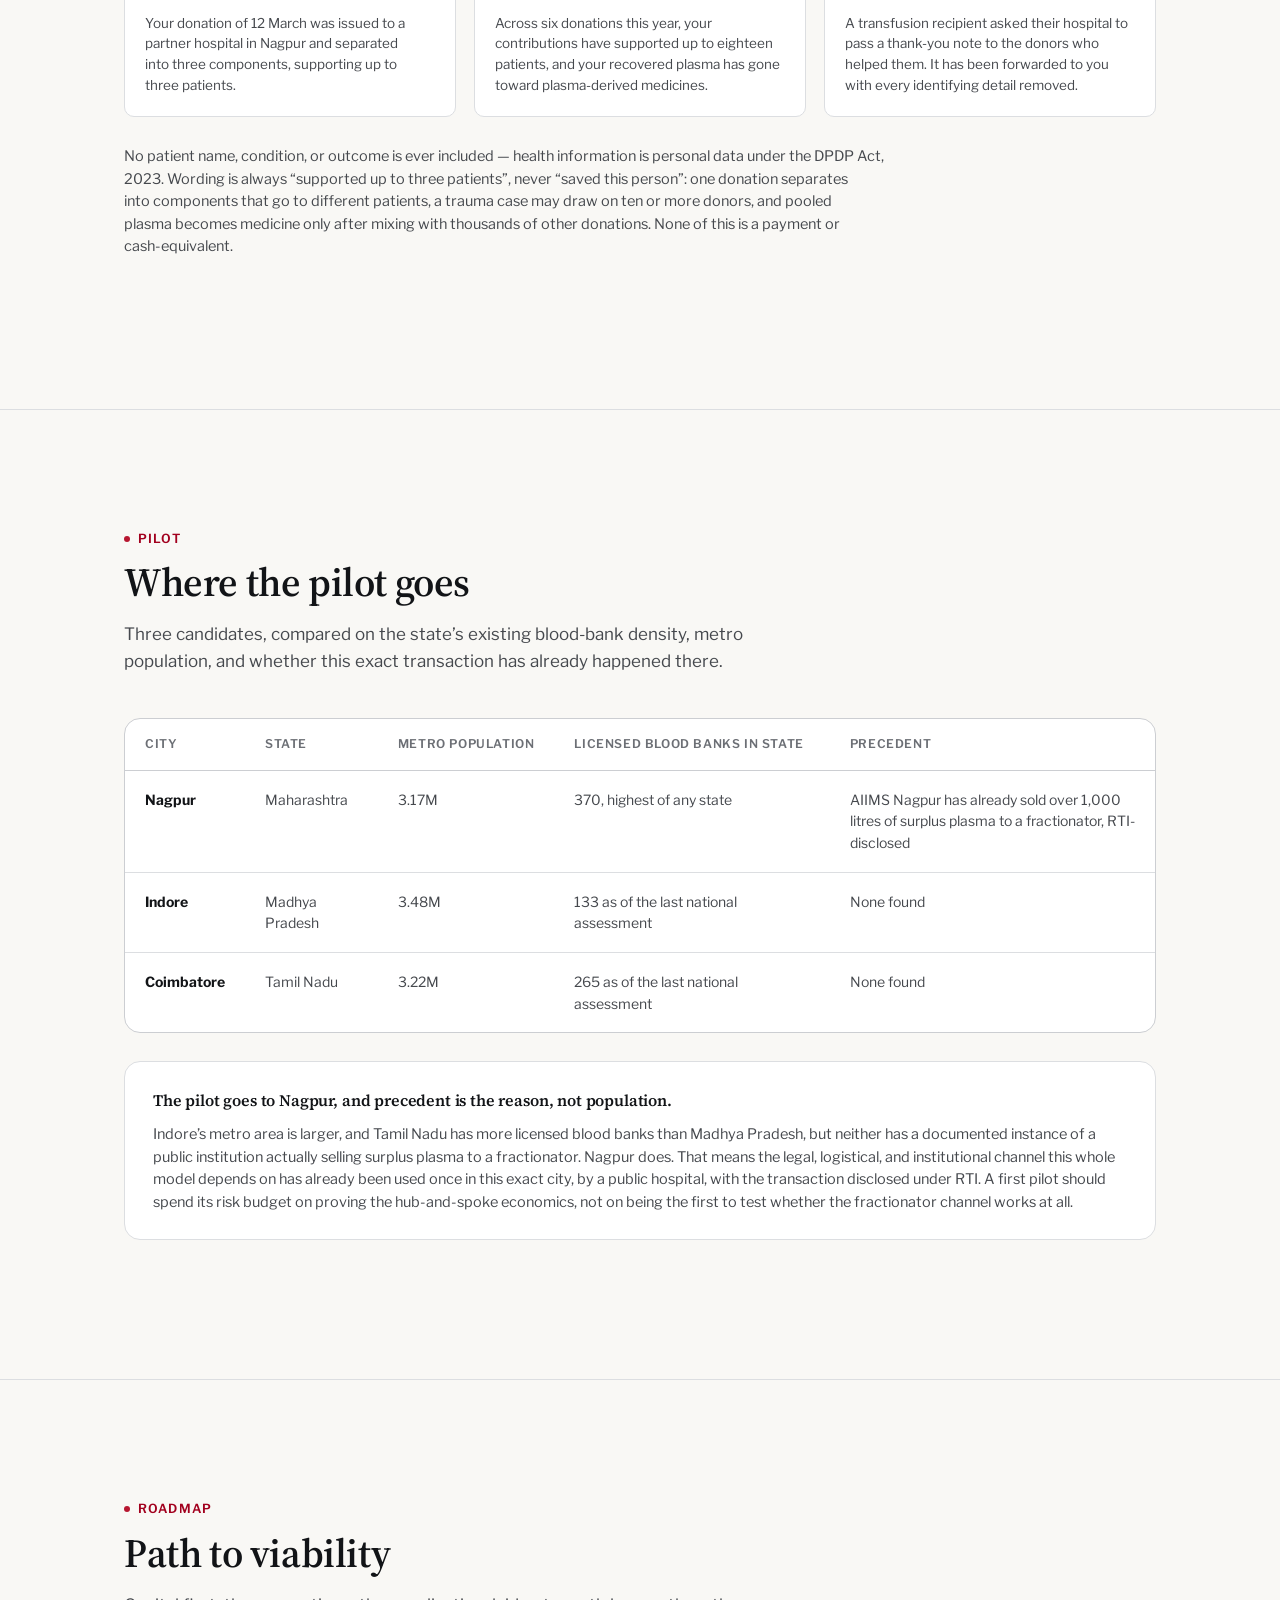
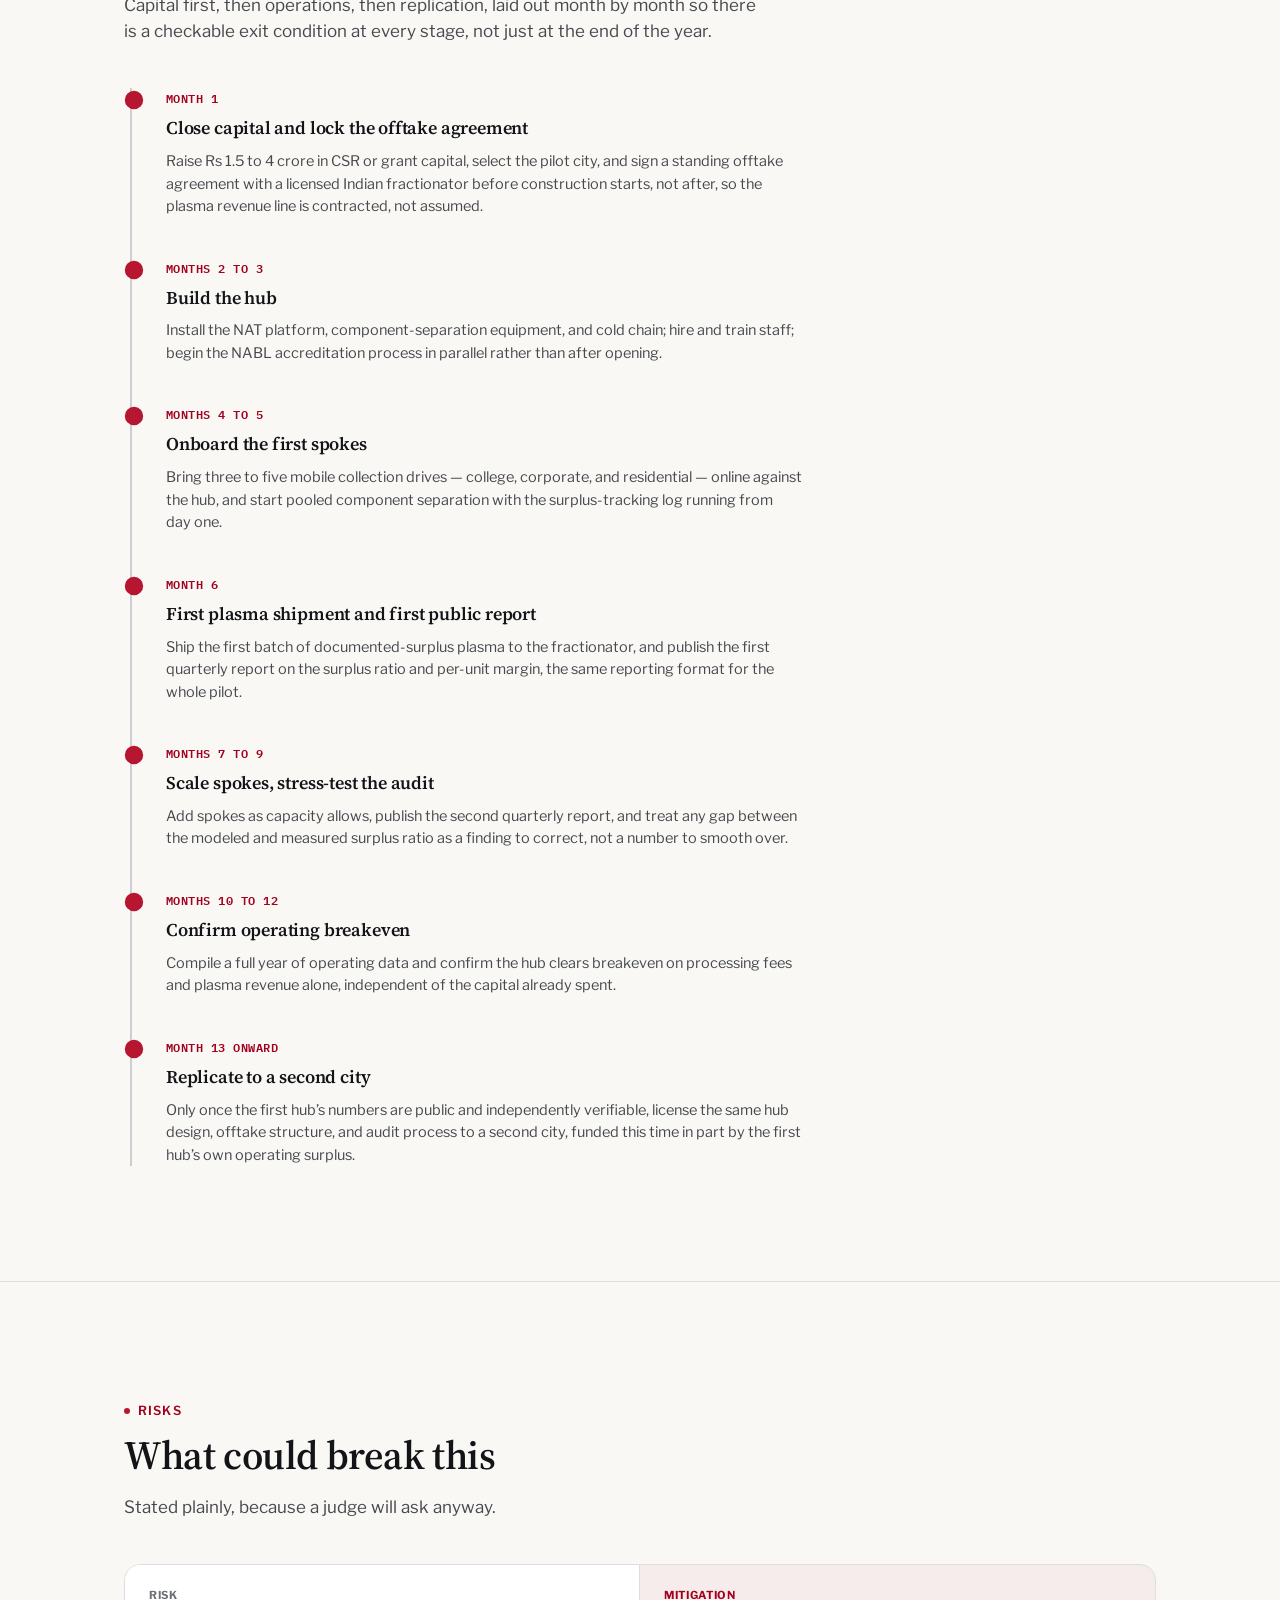
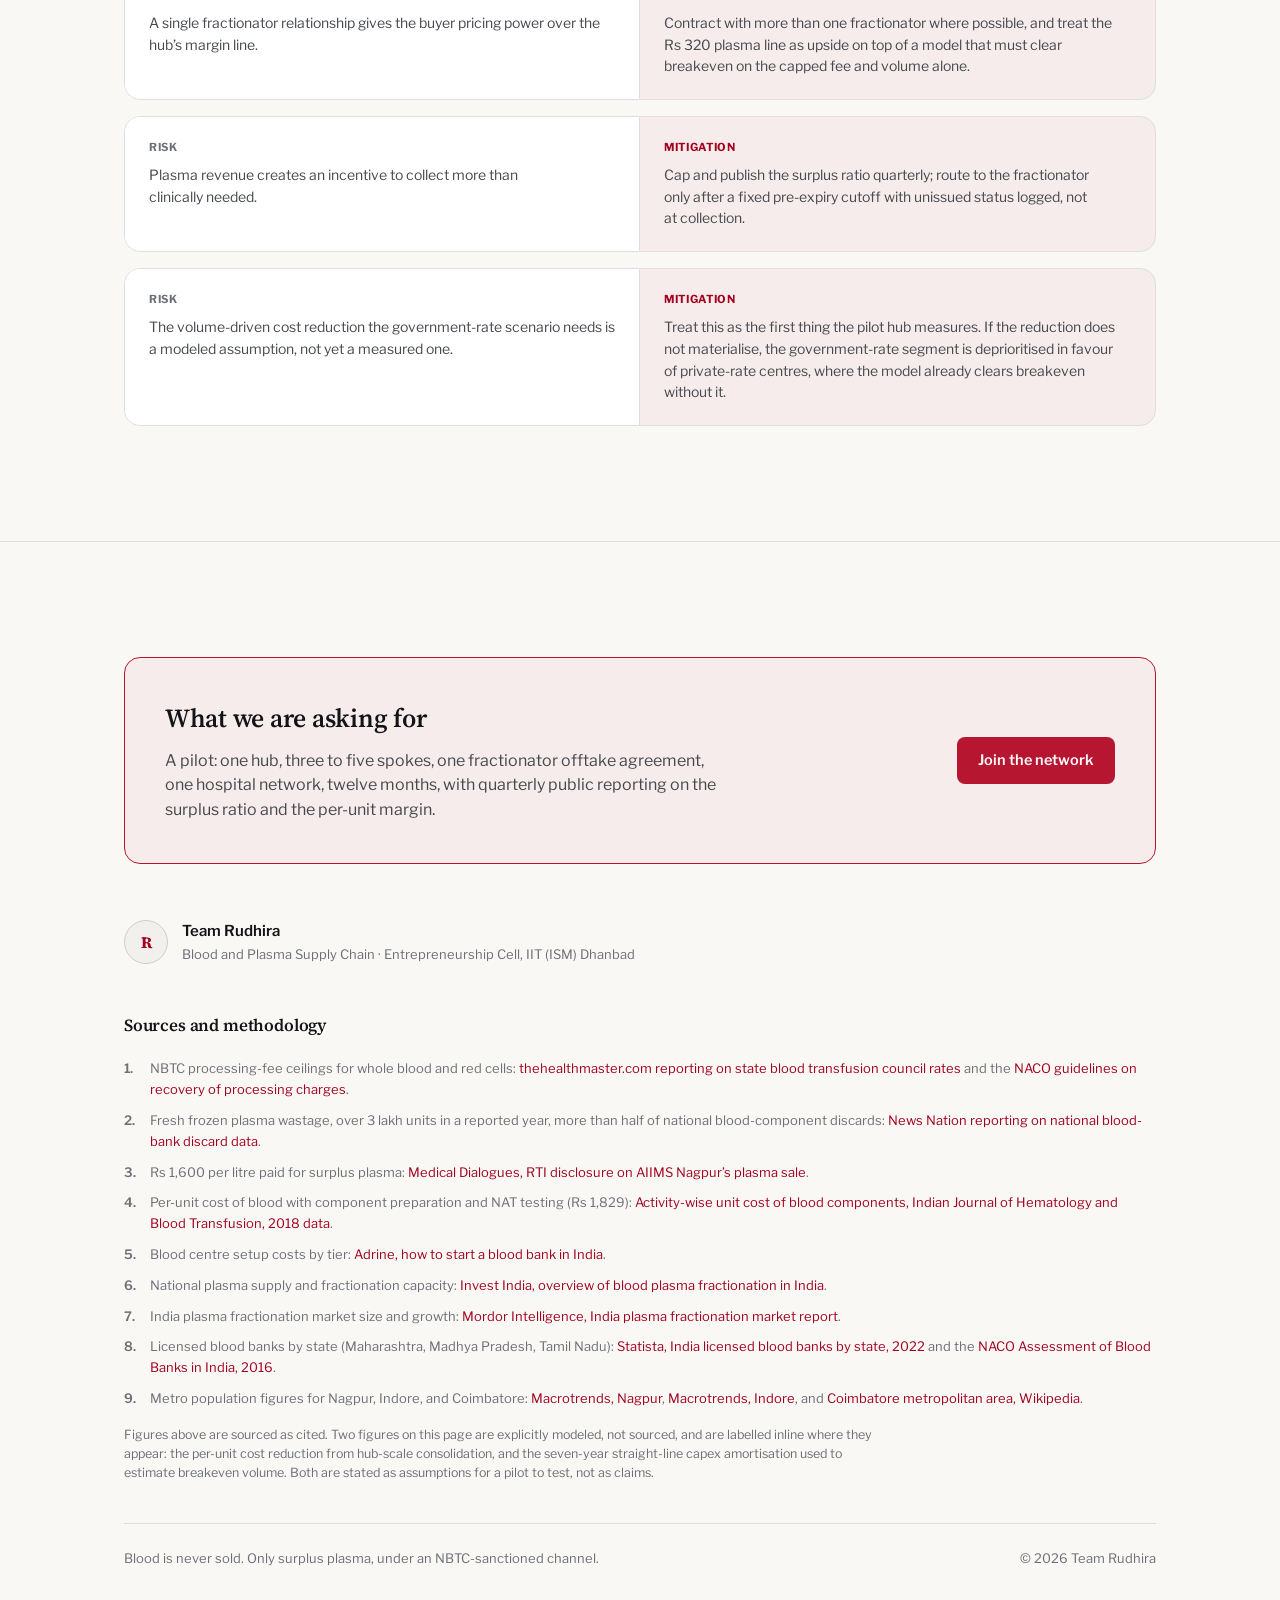
==== commit c15f8e96: "Fix calculator base-cost slider default step="5" from min=1300 put 1829 off the slider's value grid," ====
--- a/index.html
+++ b/index.html
@@ -239,7 +239,7 @@
           </div>
           <div class="calc-field">
             <label><span data-i18n="calc_basecost">Base processing cost per donation</span><span class="val" id="valBaseCost">Rs 1,829</span></label>
-            <input type="range" id="calcBaseCost" min="1300" max="1829" step="5" value="1829">
+            <input type="range" id="calcBaseCost" min="1300" max="1829" step="1" value="1829">
           </div>
           <div class="calc-field">
             <label><span data-i18n="calc_costcut">Cost cut from hub-scale volume</span><span class="val" id="valCostCut">0%</span></label>
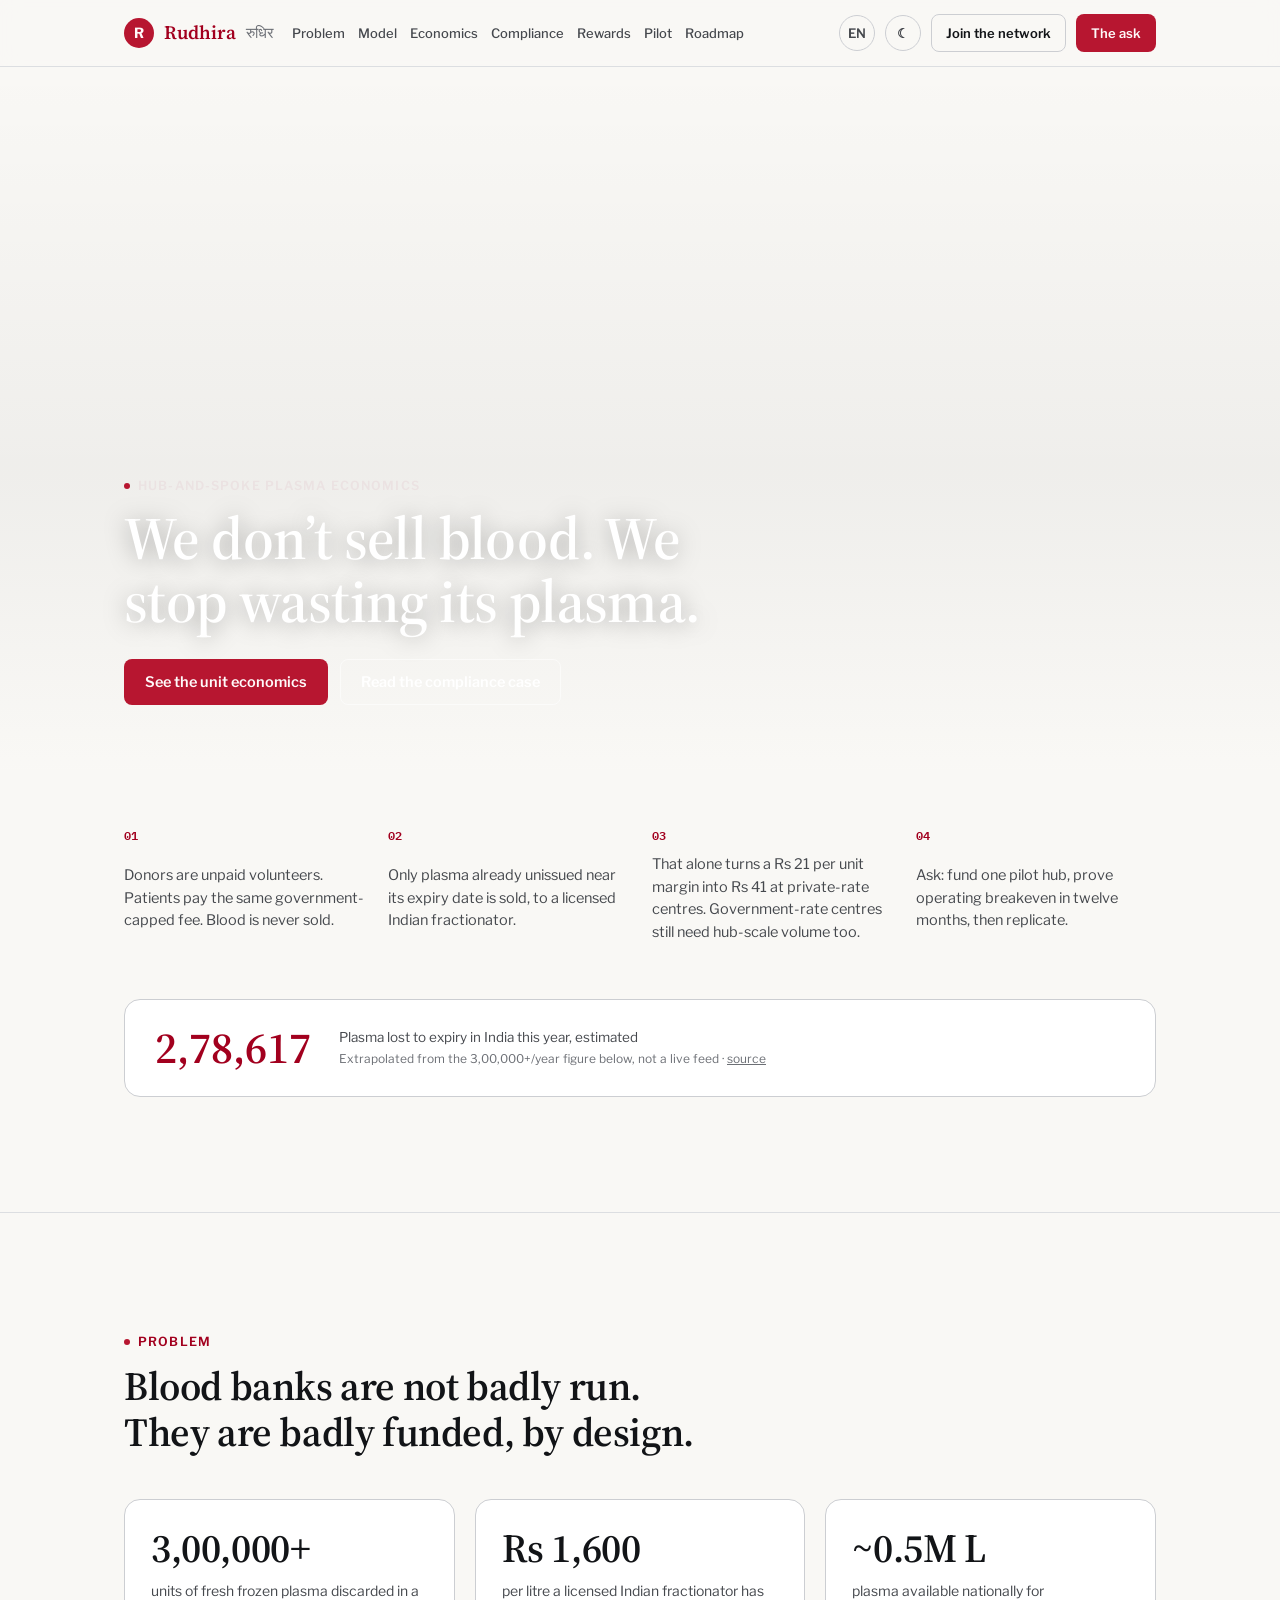
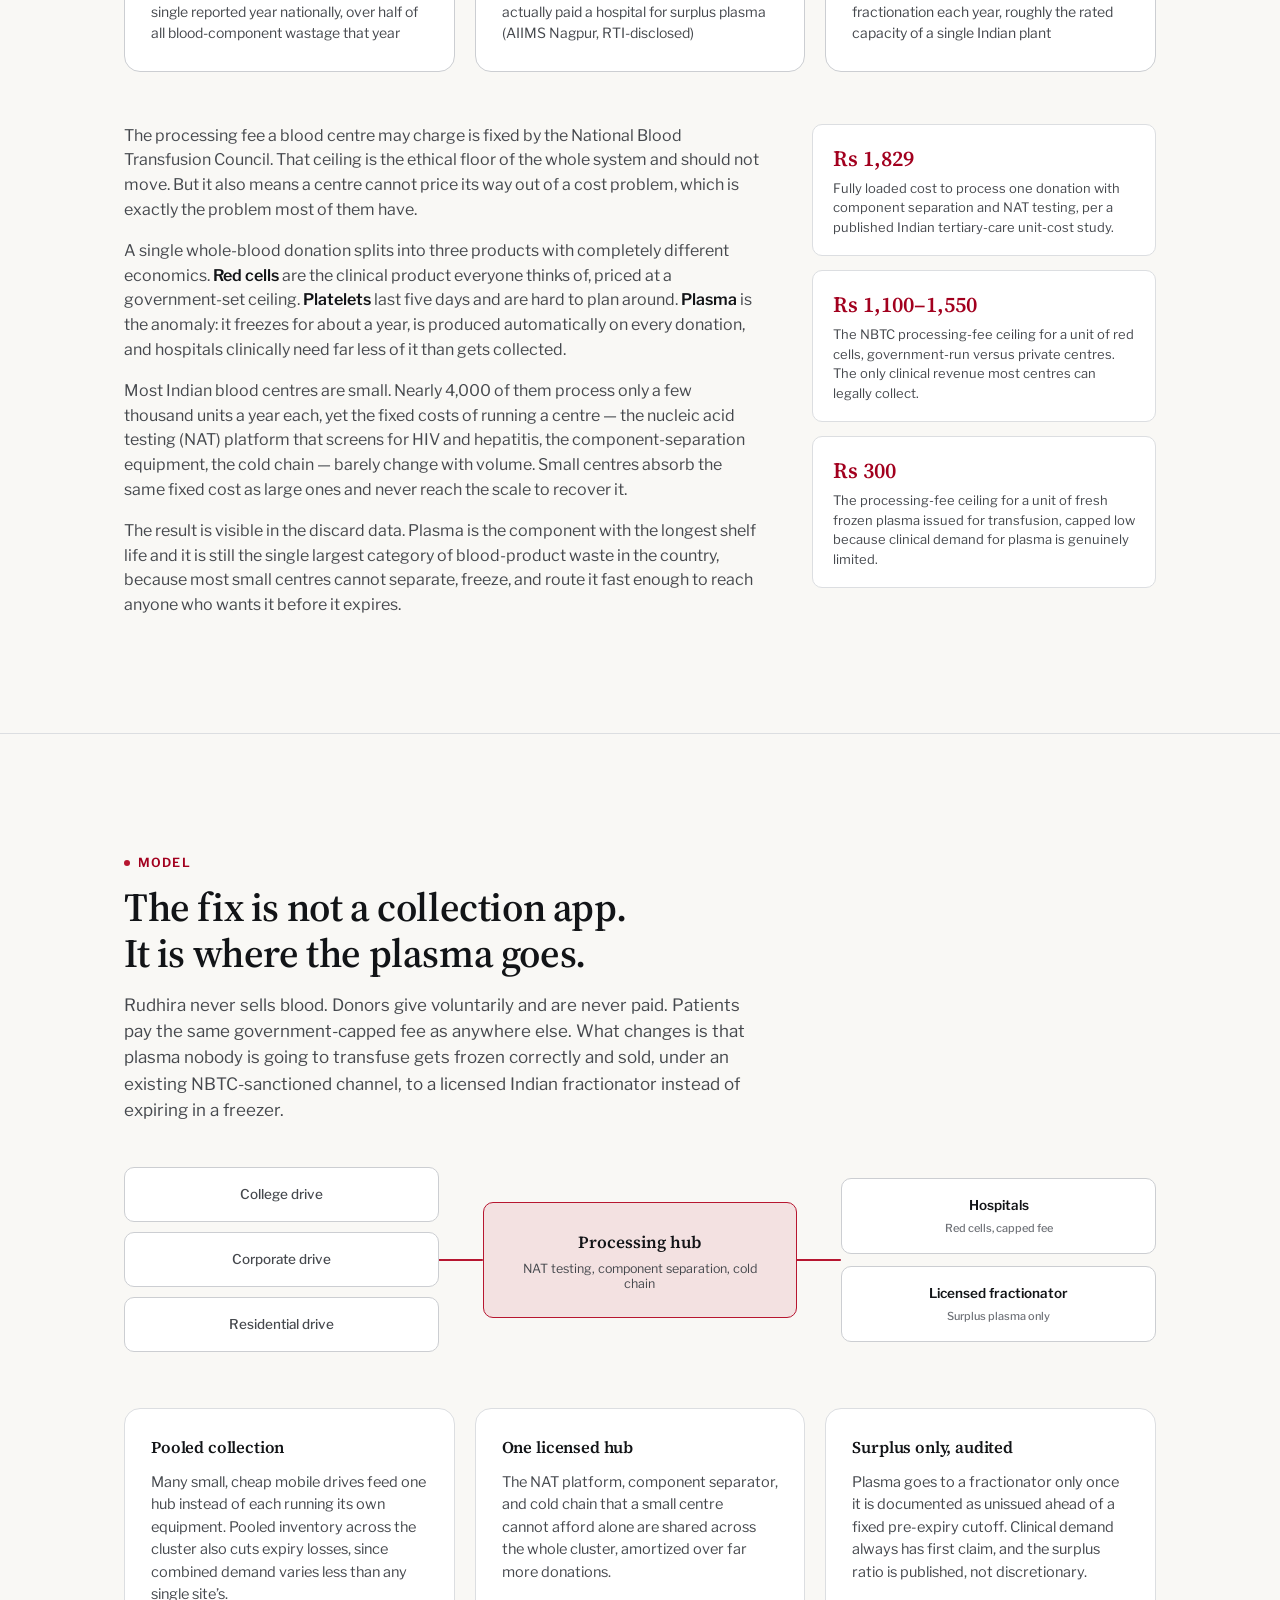
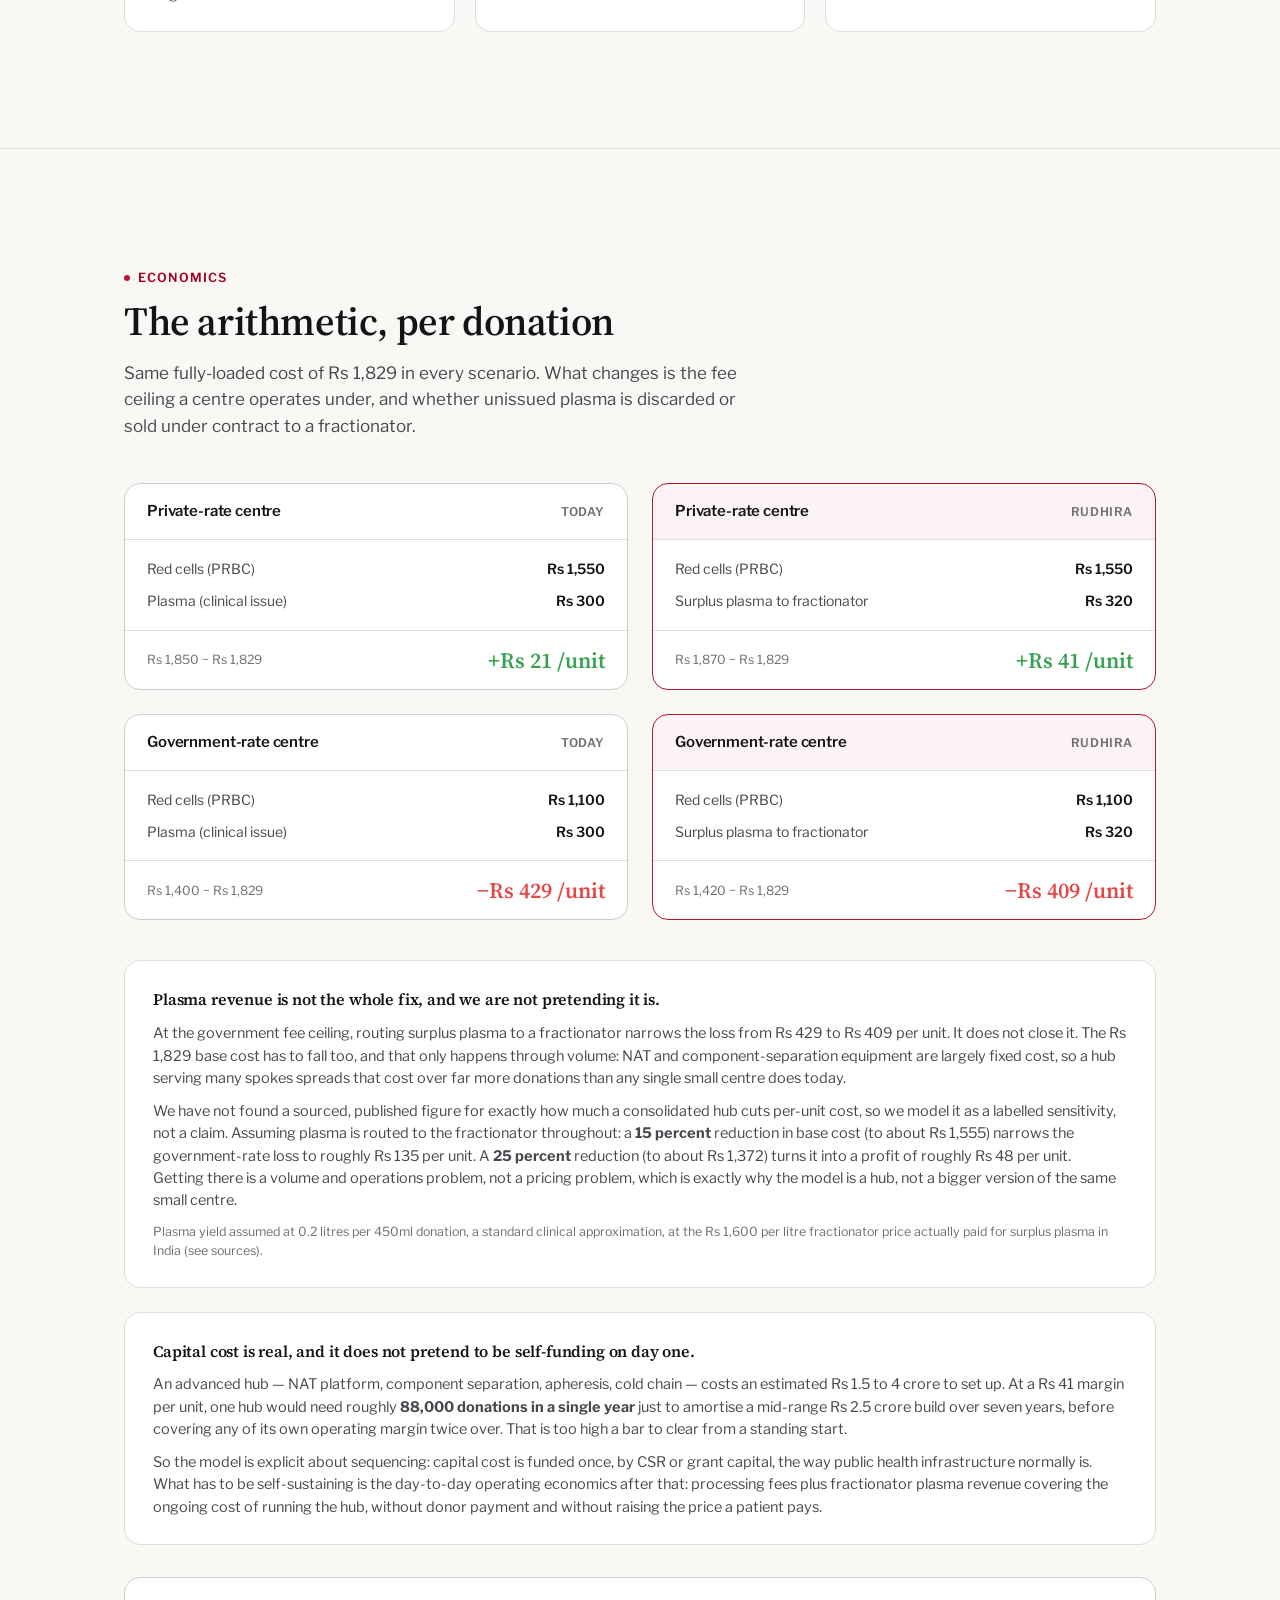
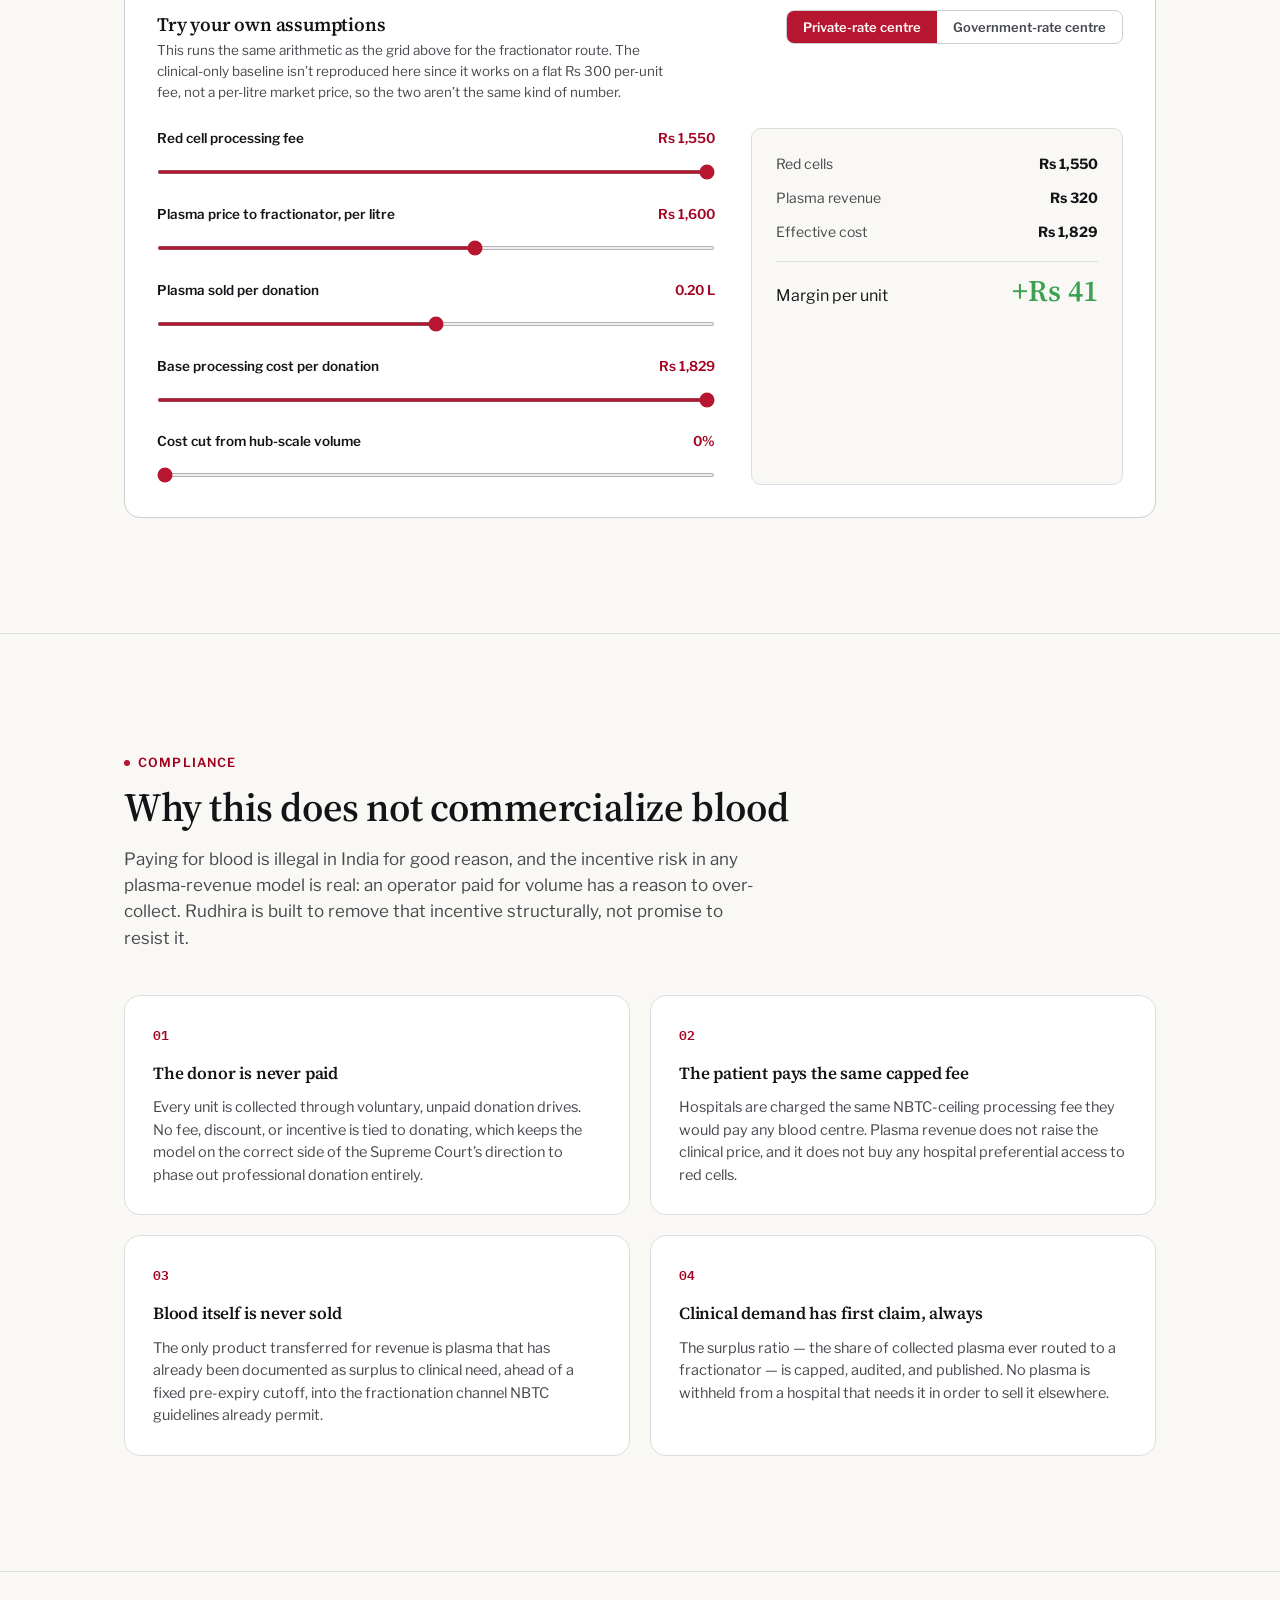
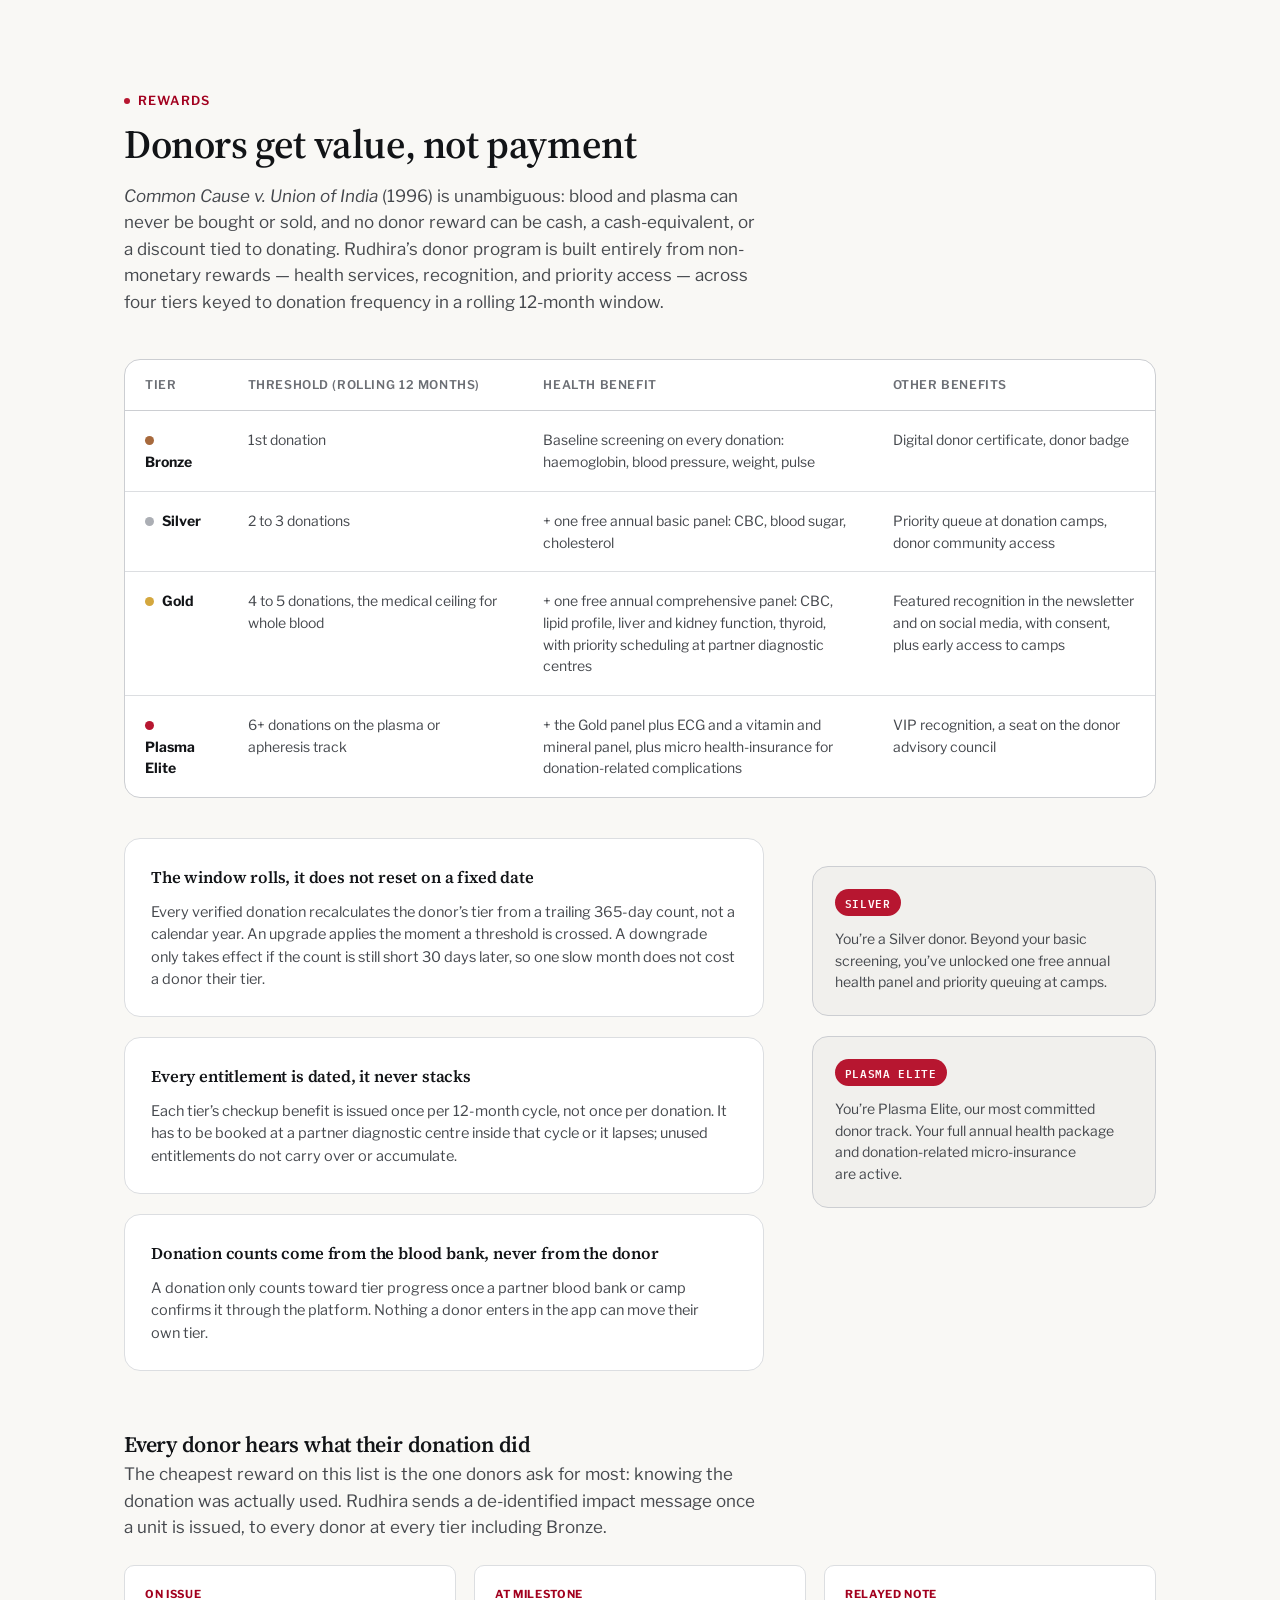
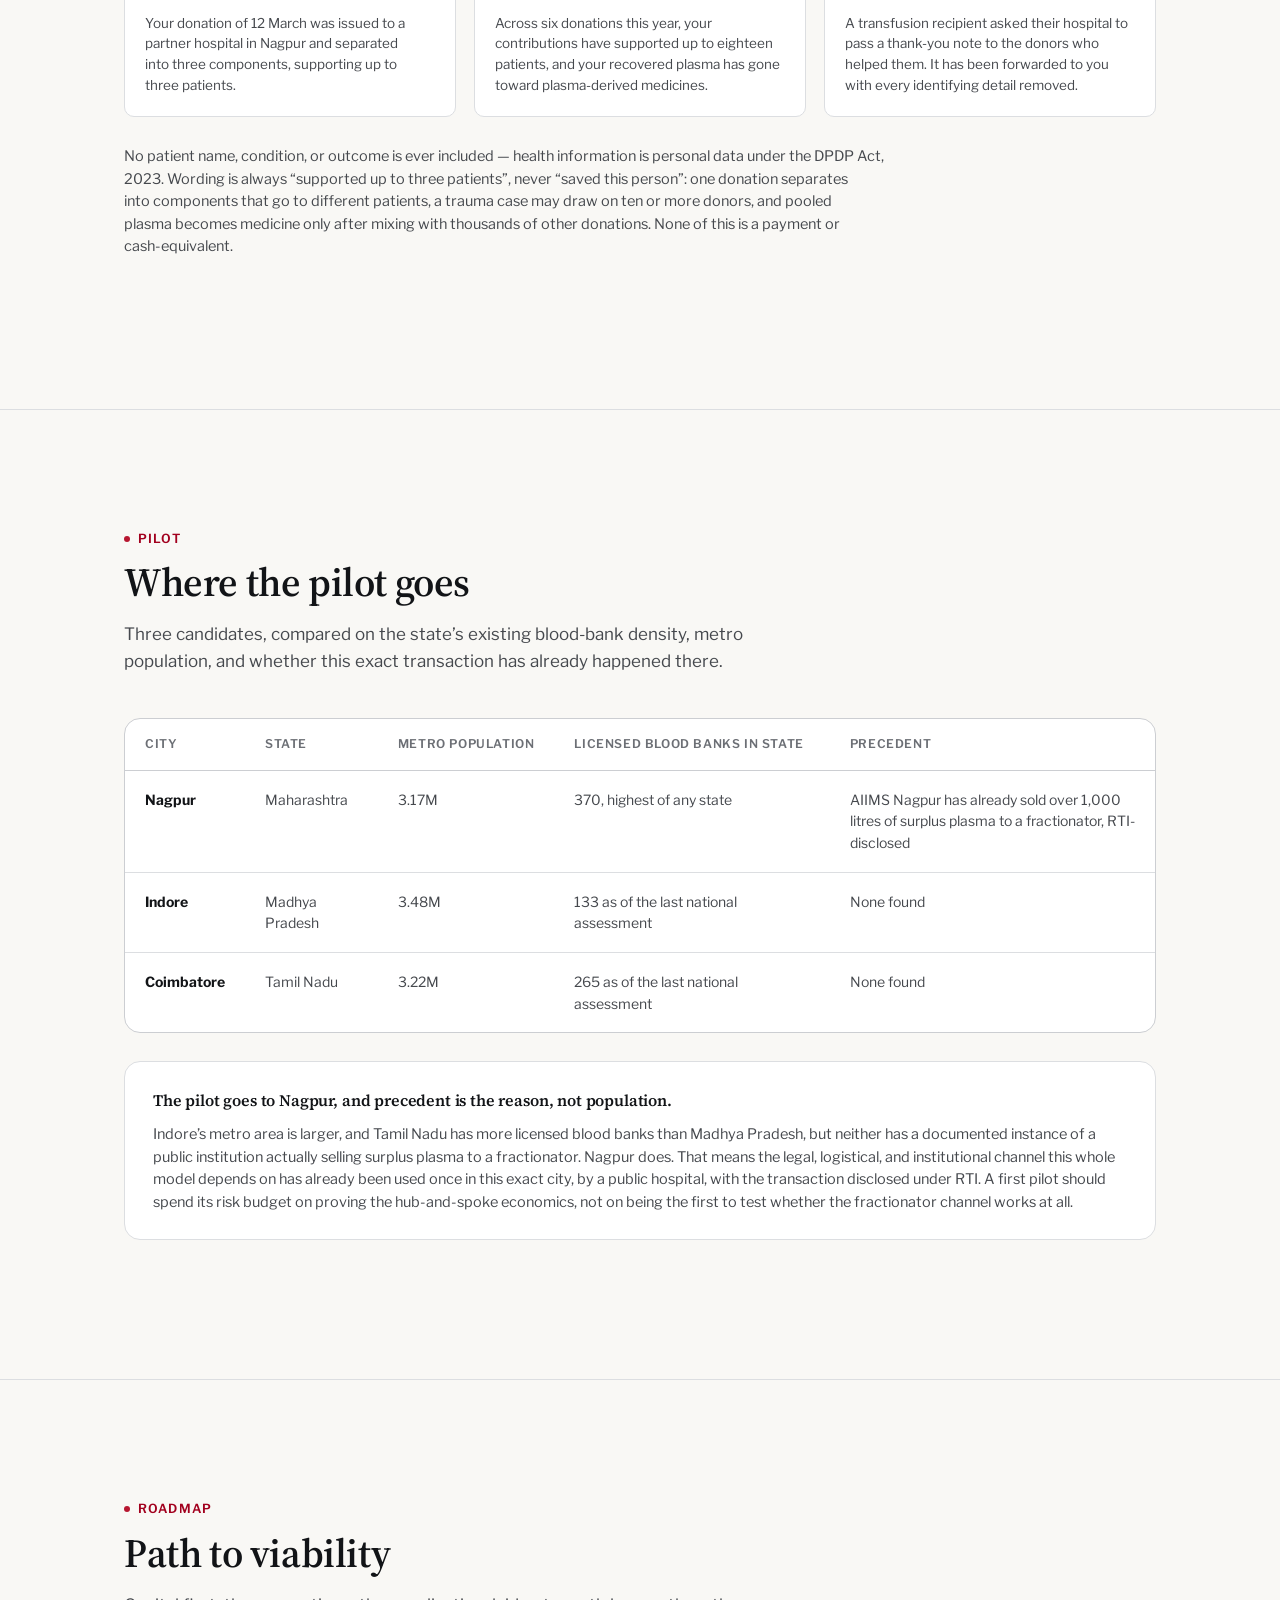
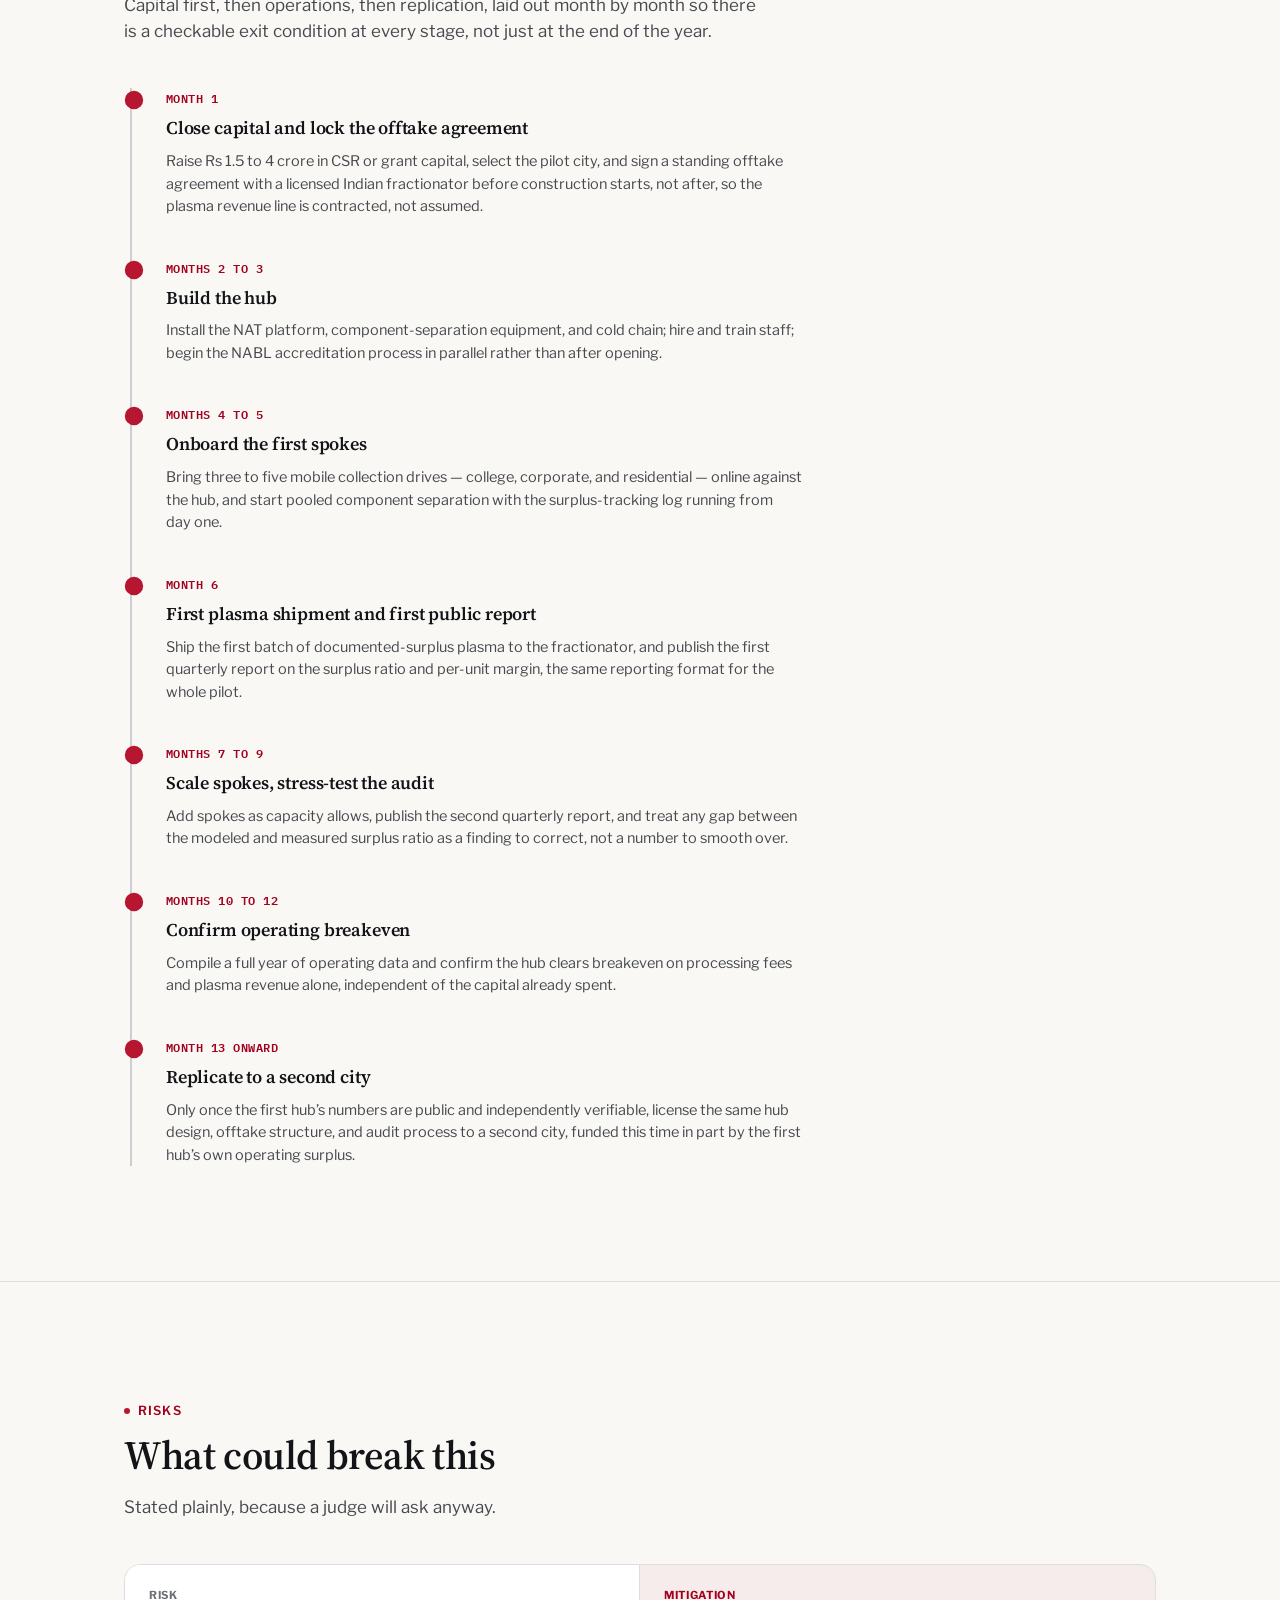
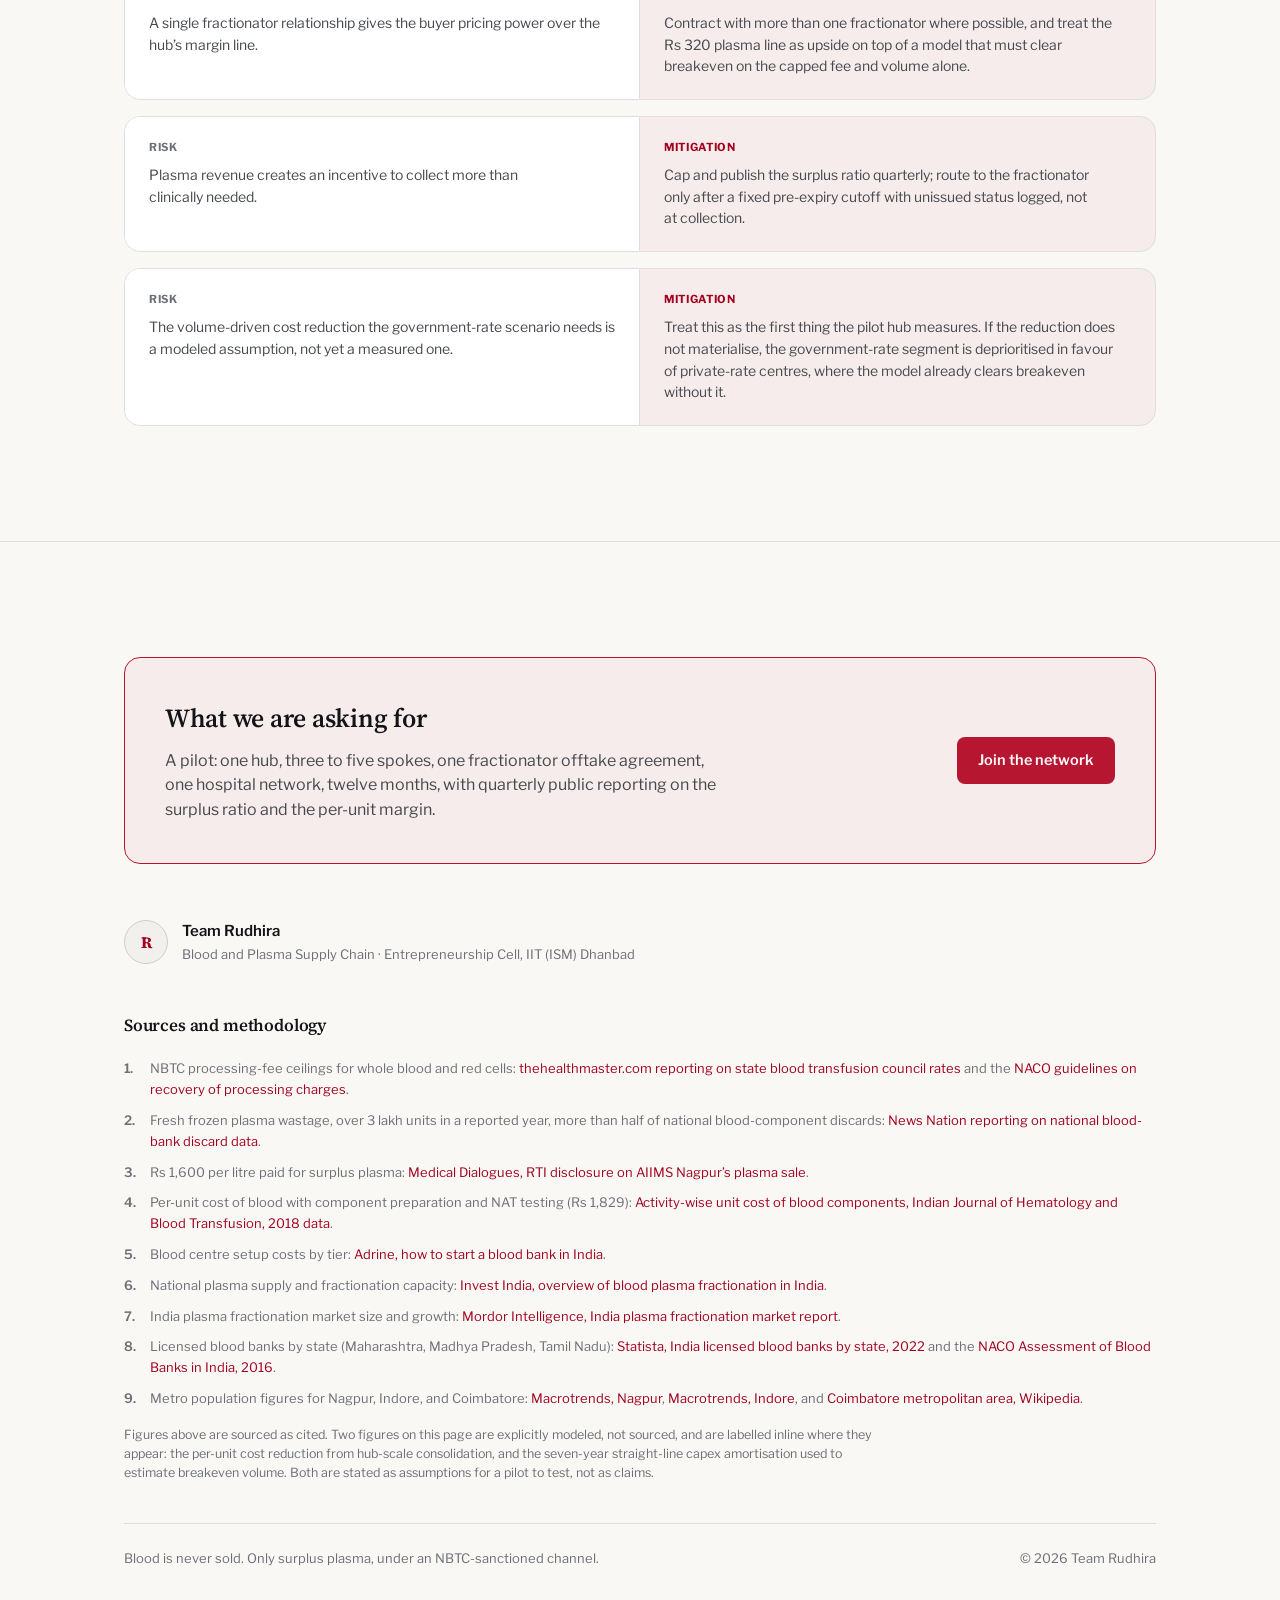
==== commit 32c7df25: "Fix invisible cards in the Rewards "how it works" block The three .card-grid-3 info-cards (rolling w" ====
--- a/index.html
+++ b/index.html
@@ -300,7 +300,7 @@
 
     <div class="essay" style="margin-top:40px">
       <div>
-        <div class="card-grid-3" style="grid-template-columns:1fr">
+        <div class="card-grid-3 reveal" style="grid-template-columns:1fr">
           <div class="info-card"><h4 data-i18n="rw_rule1_title">The window rolls, it does not reset on a fixed date</h4><p data-i18n="rw_rule1_body">Every verified donation recalculates the donor&rsquo;s tier from a trailing 365-day count, not a calendar year. An upgrade applies the moment a threshold is crossed. A downgrade only takes effect if the count is still short 30 days later, so one slow month does not cost a donor their tier.</p></div>
           <div class="info-card"><h4 data-i18n="rw_rule2_title">Every entitlement is dated, it never stacks</h4><p data-i18n="rw_rule2_body">Each tier&rsquo;s checkup benefit is issued once per 12-month cycle, not once per donation. It has to be booked at a partner diagnostic centre inside that cycle or it lapses; unused entitlements do not carry over or accumulate.</p></div>
           <div class="info-card"><h4 data-i18n="rw_rule3_title">Donation counts come from the blood bank, never from the donor</h4><p data-i18n="rw_rule3_body">A donation only counts toward tier progress once a partner blood bank or camp confirms it through the platform. Nothing a donor enters in the app can move their own tier.</p></div>
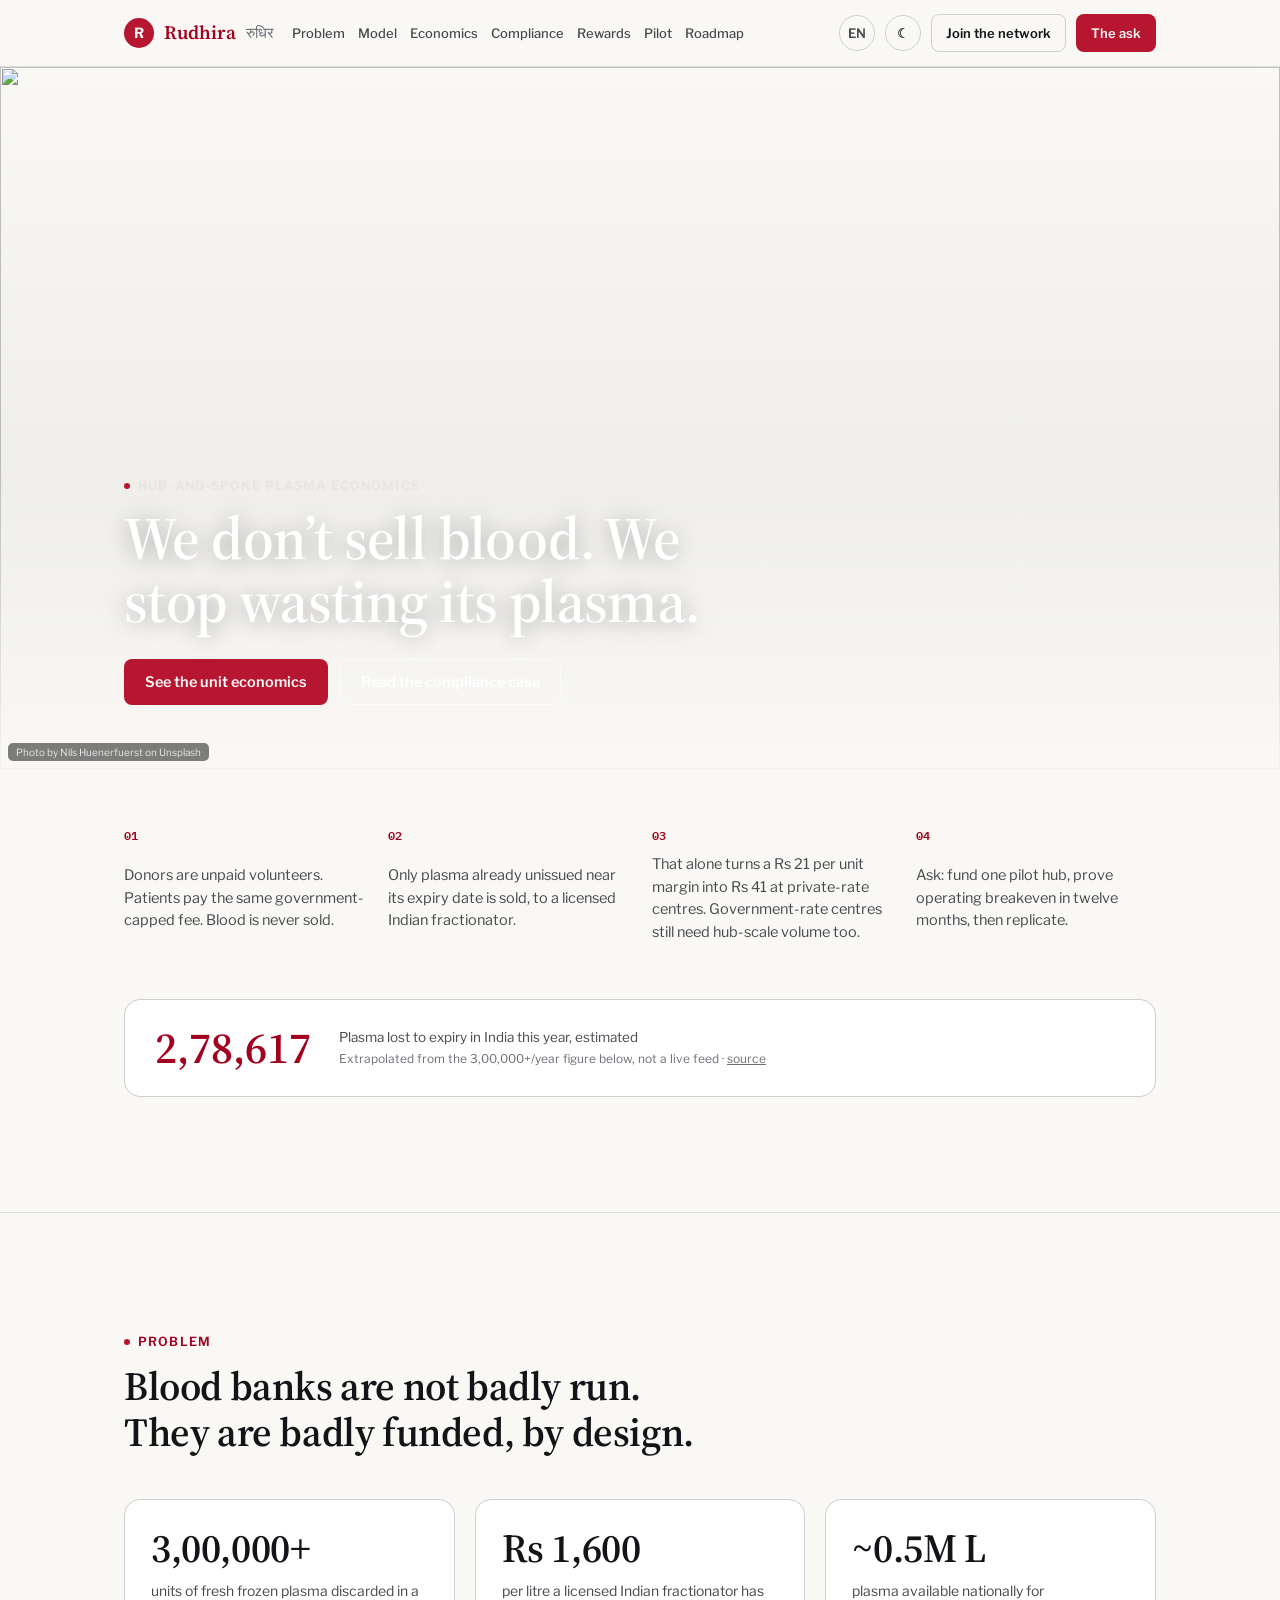
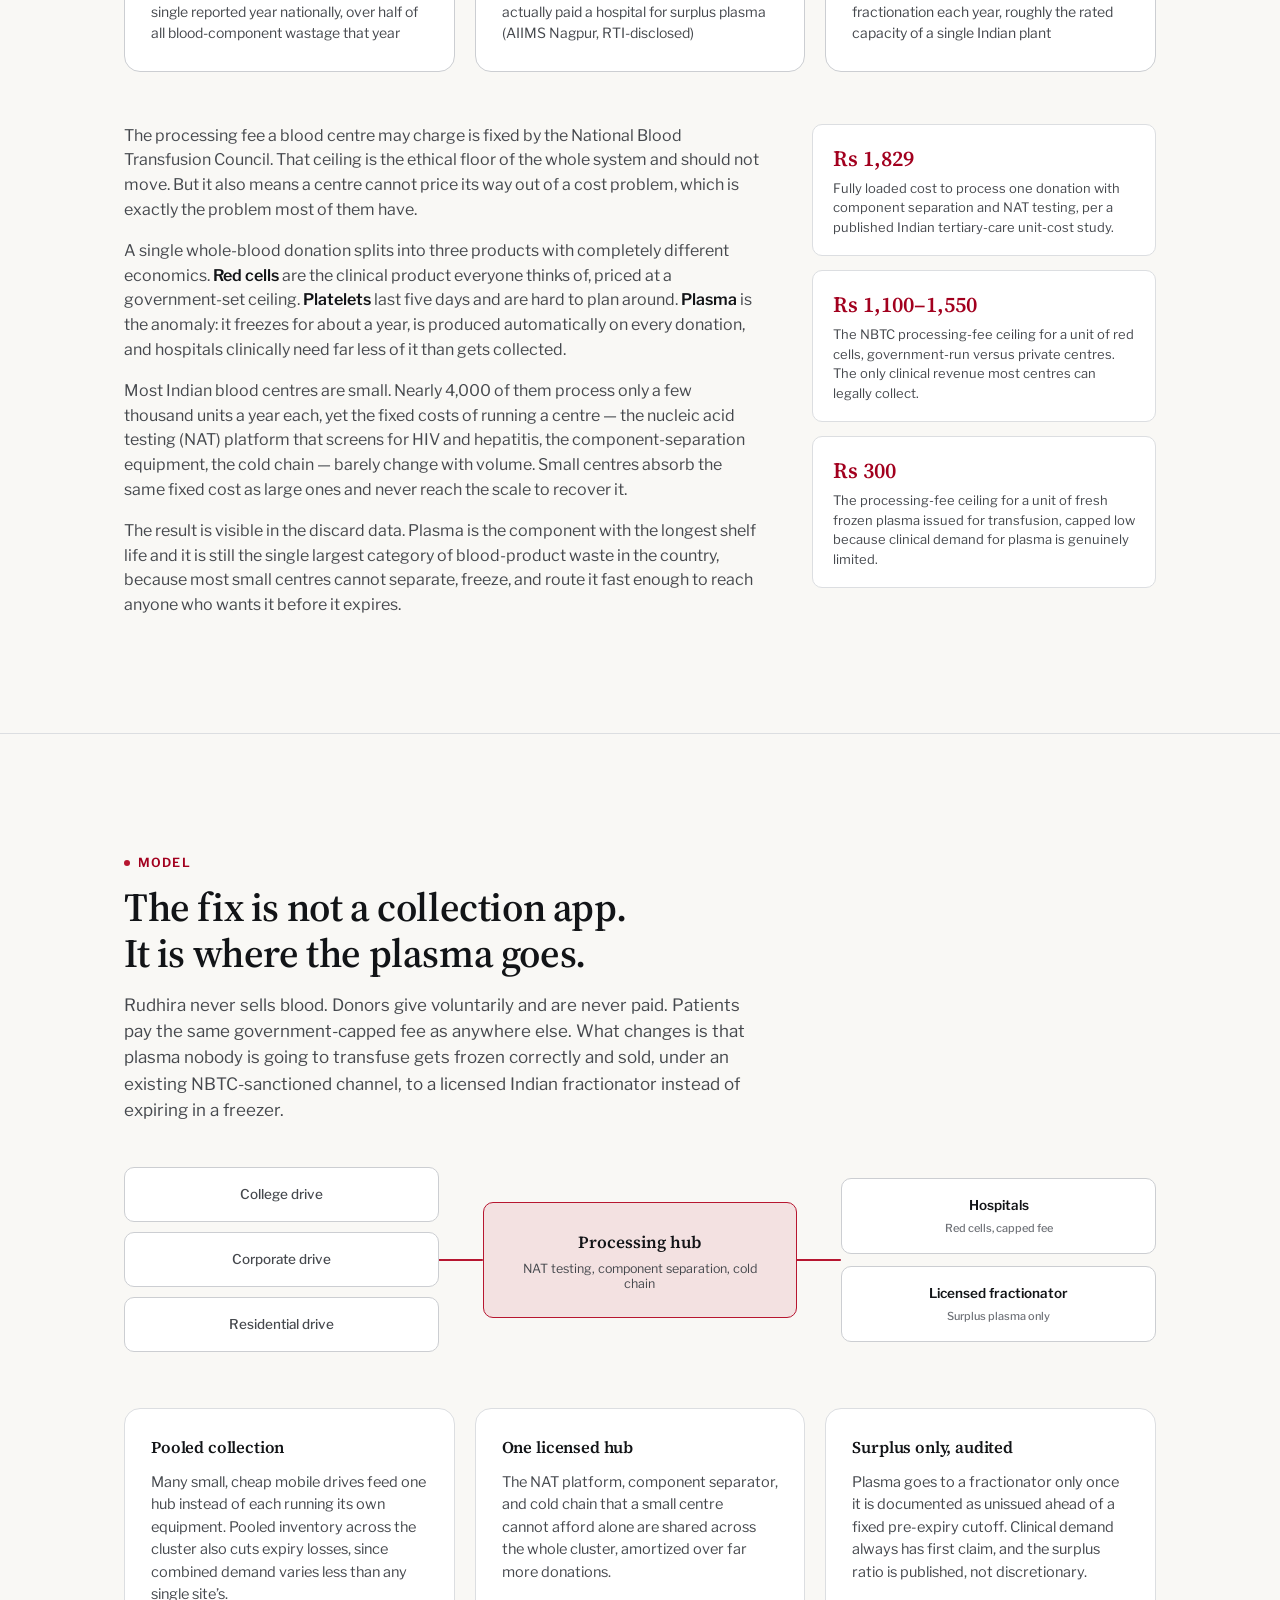
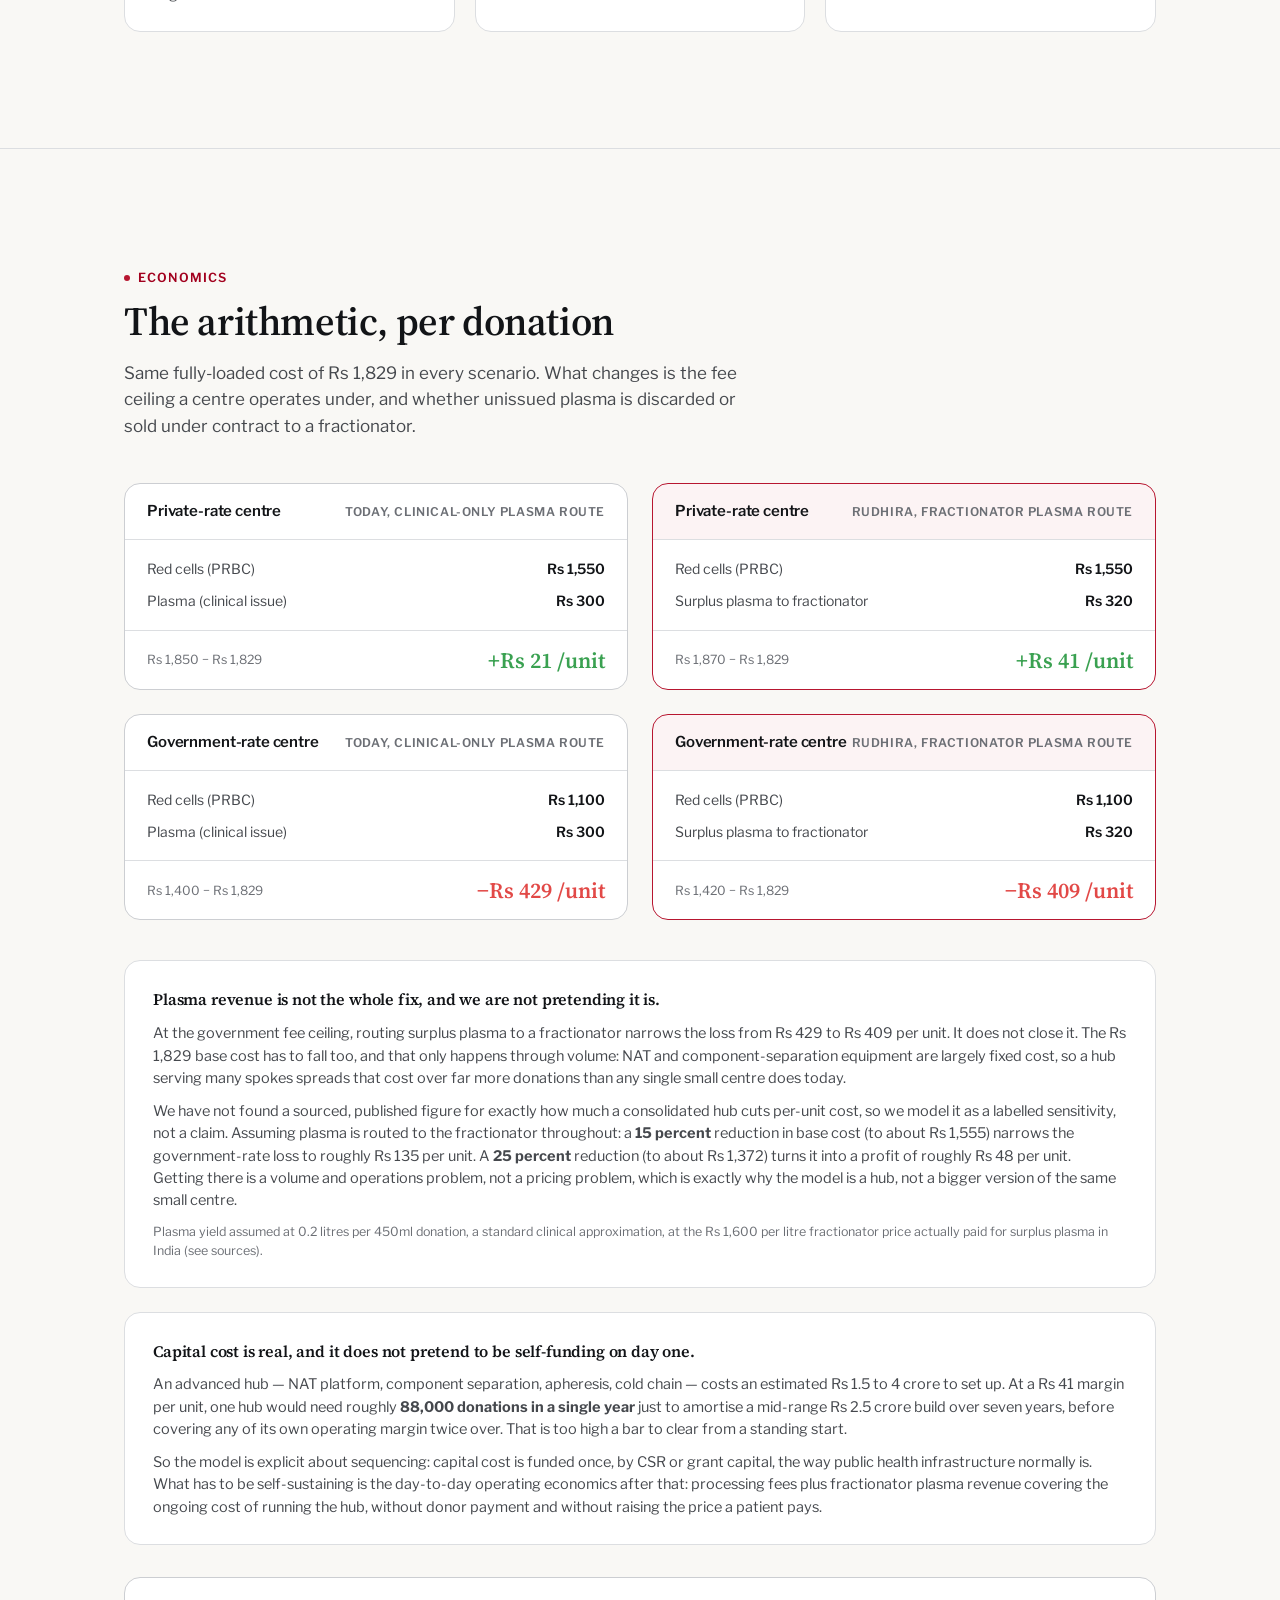
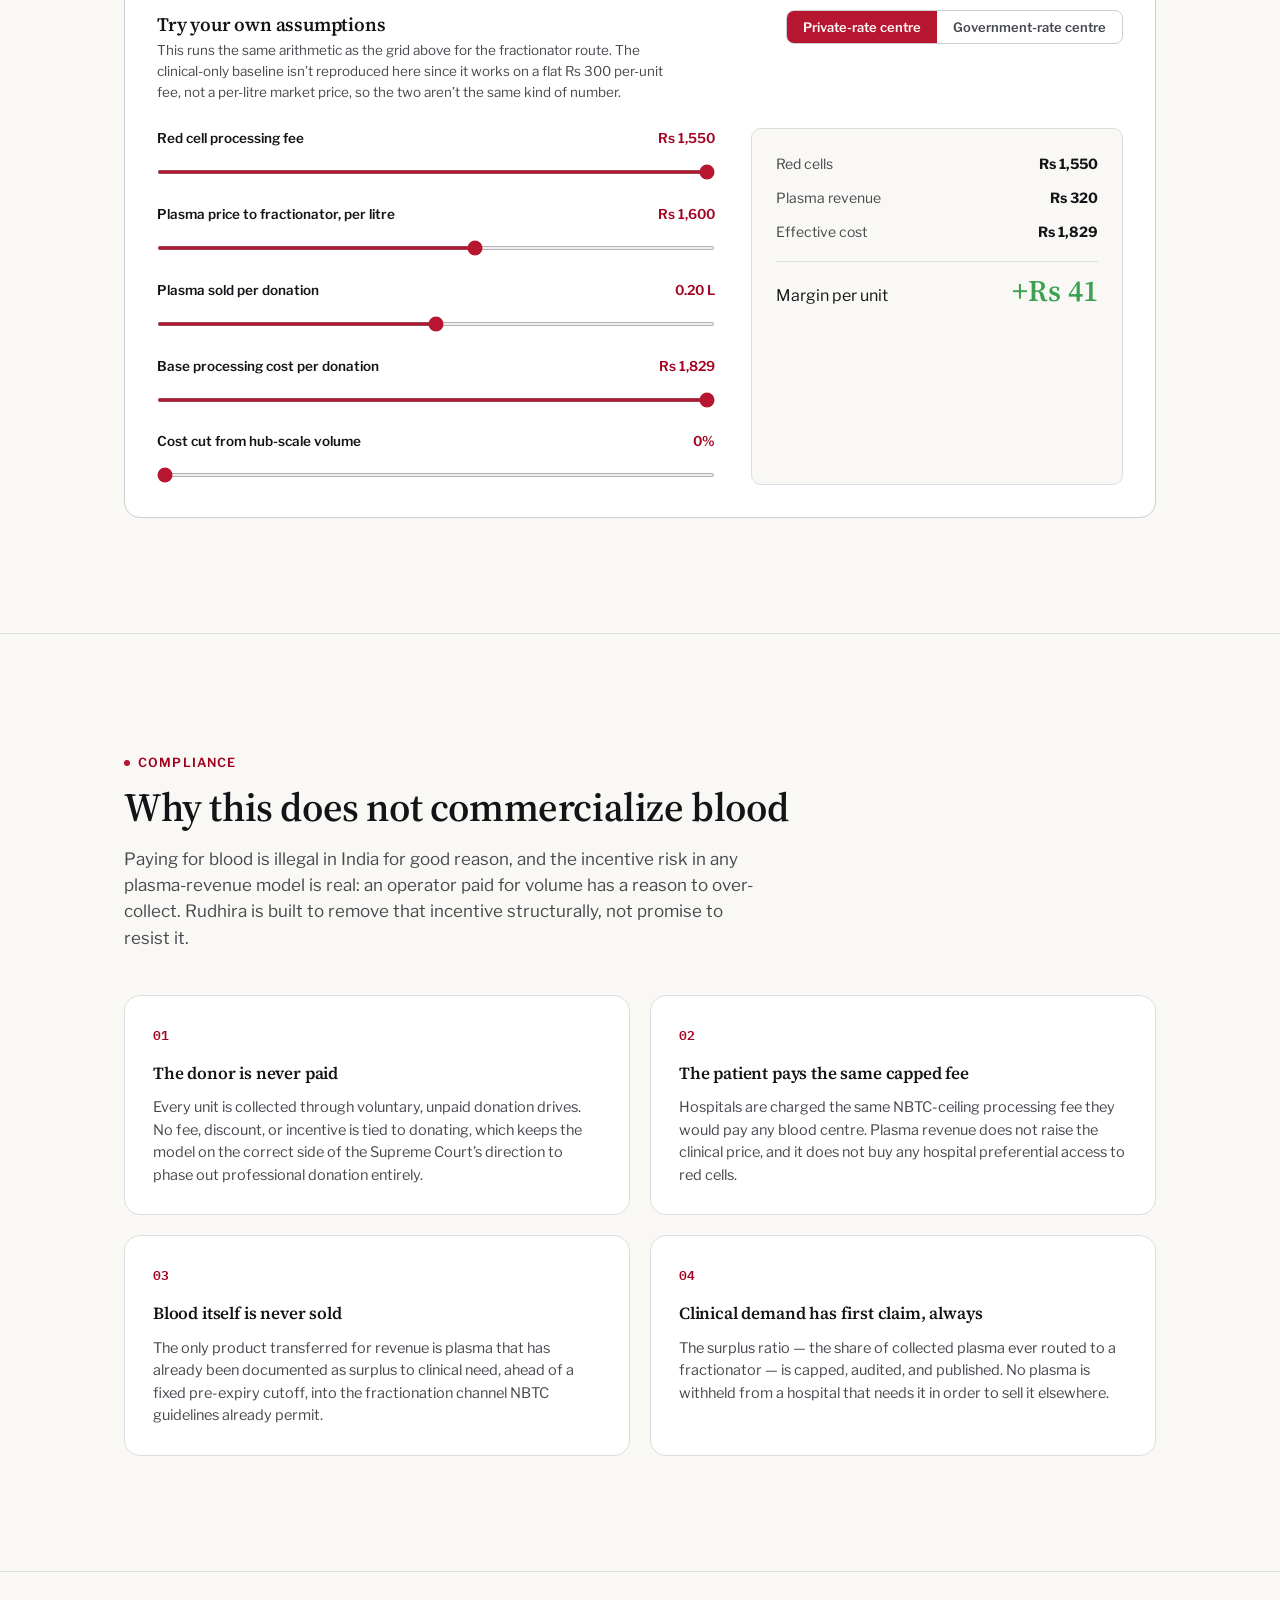
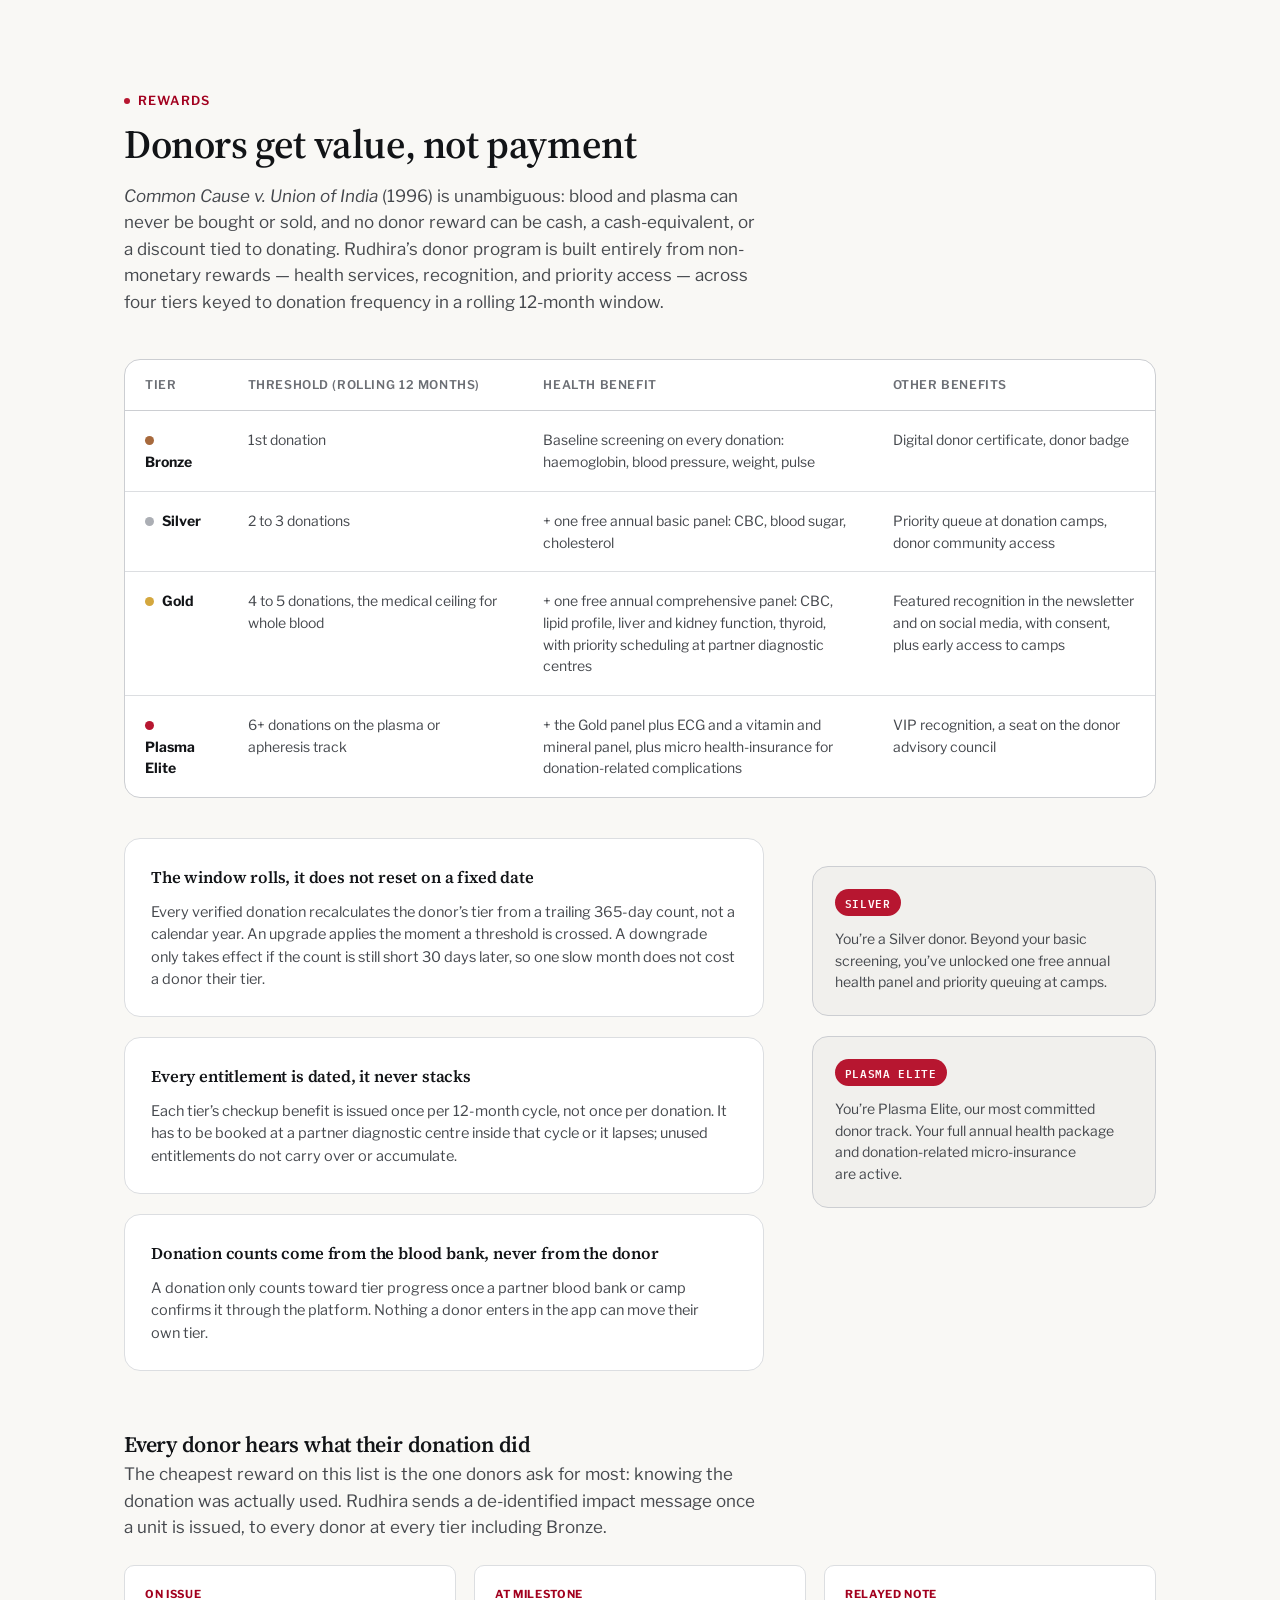
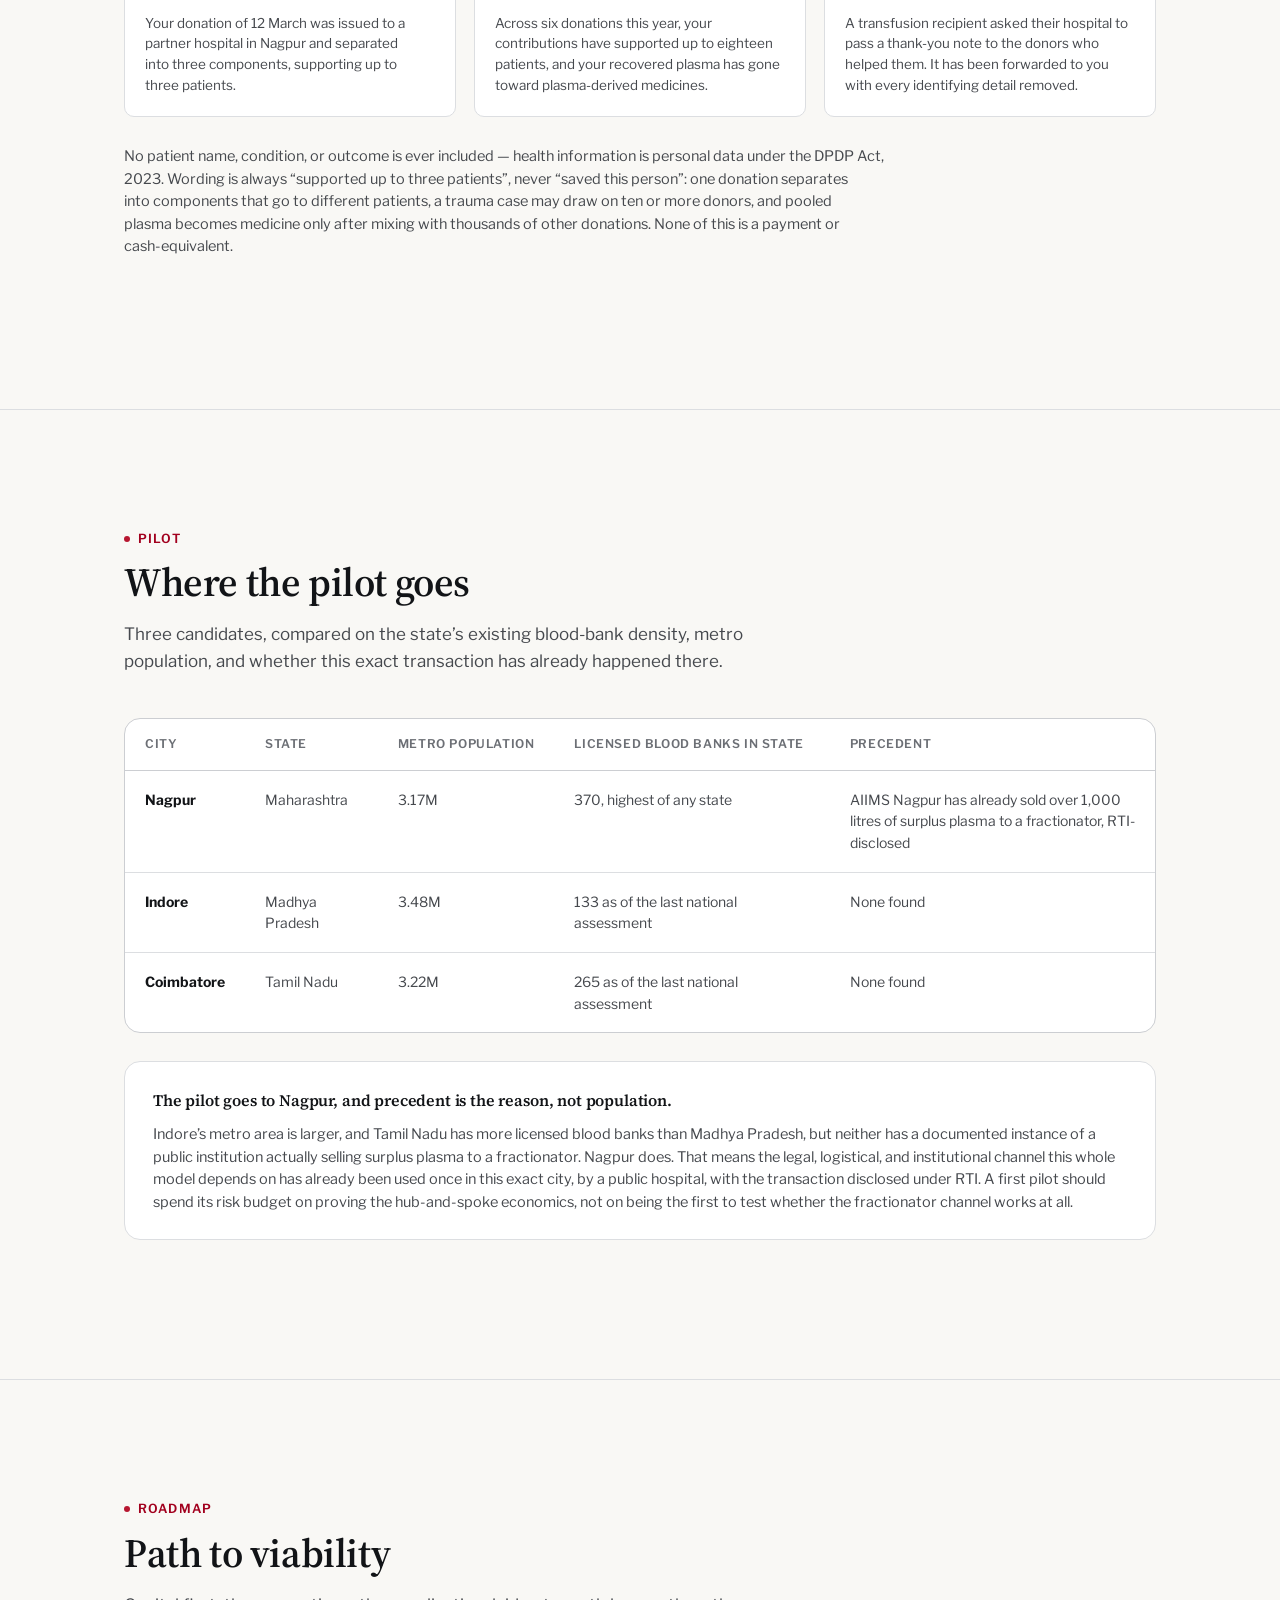
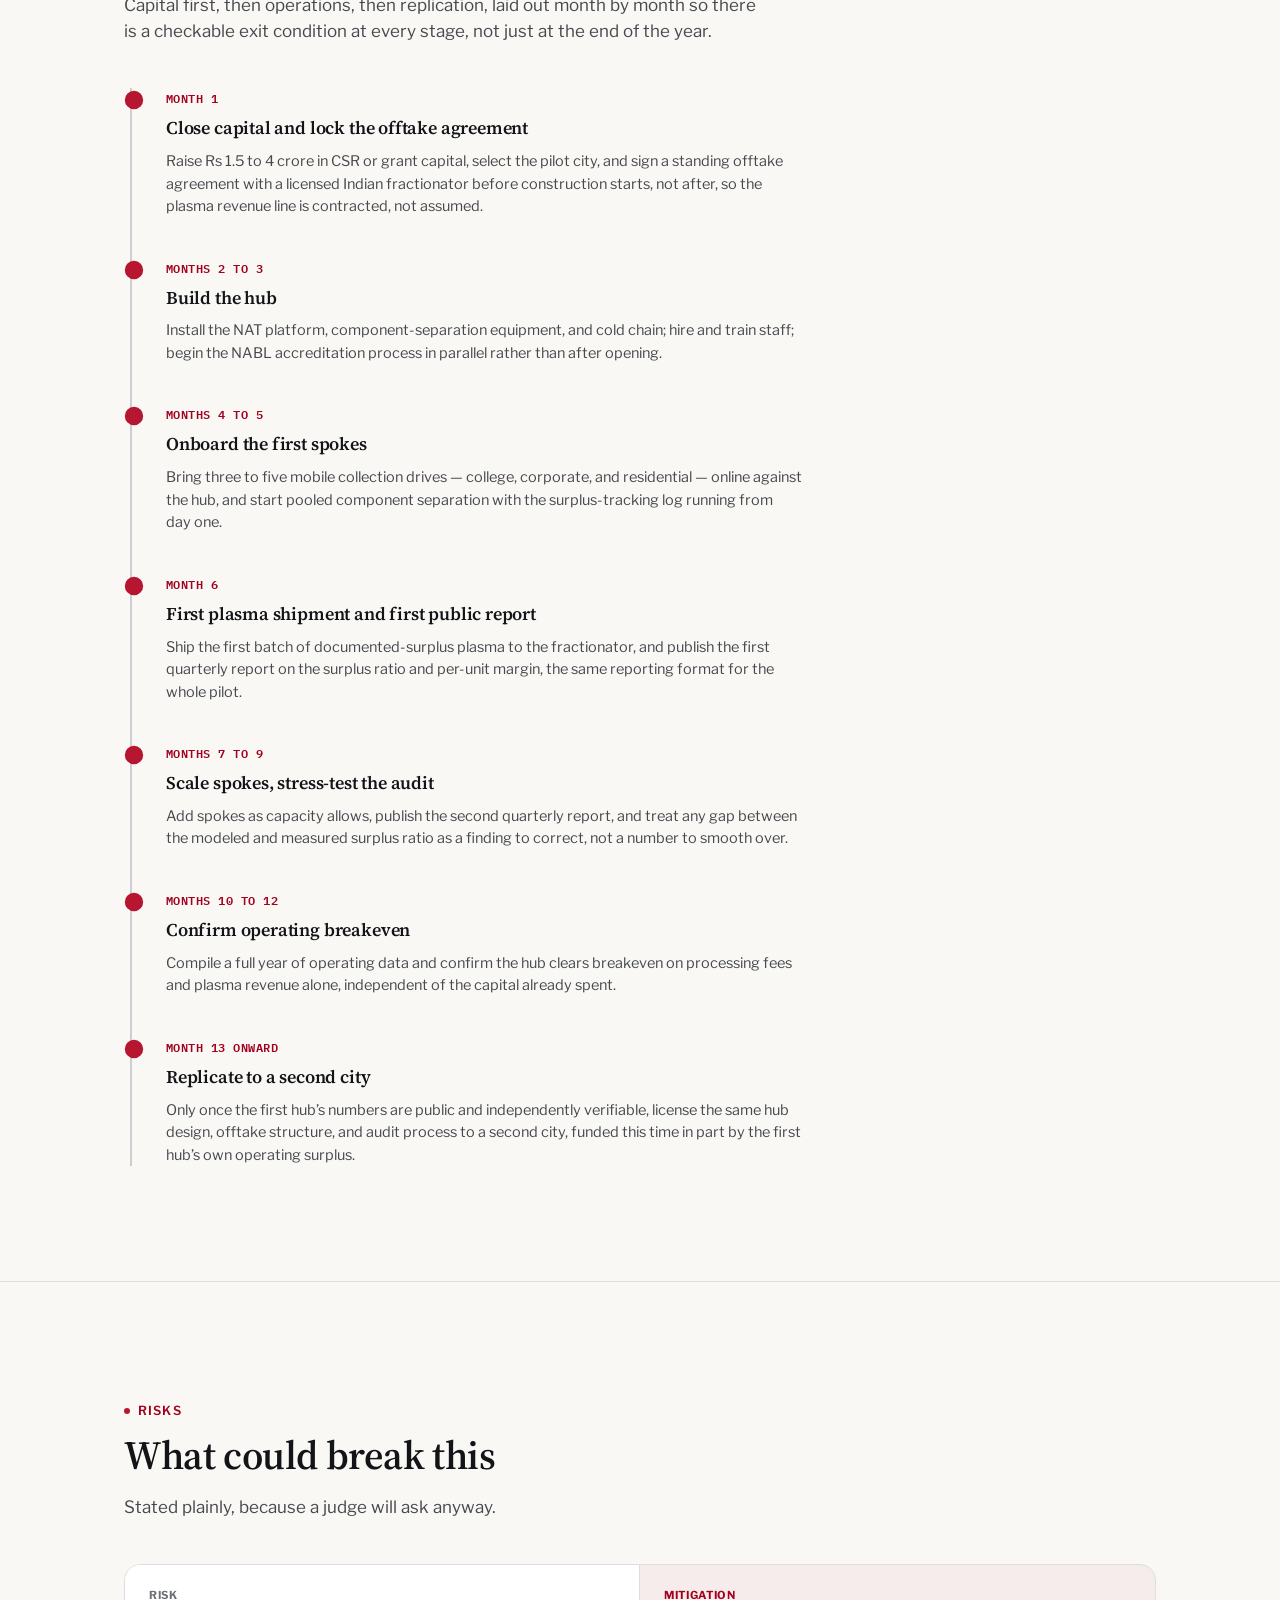
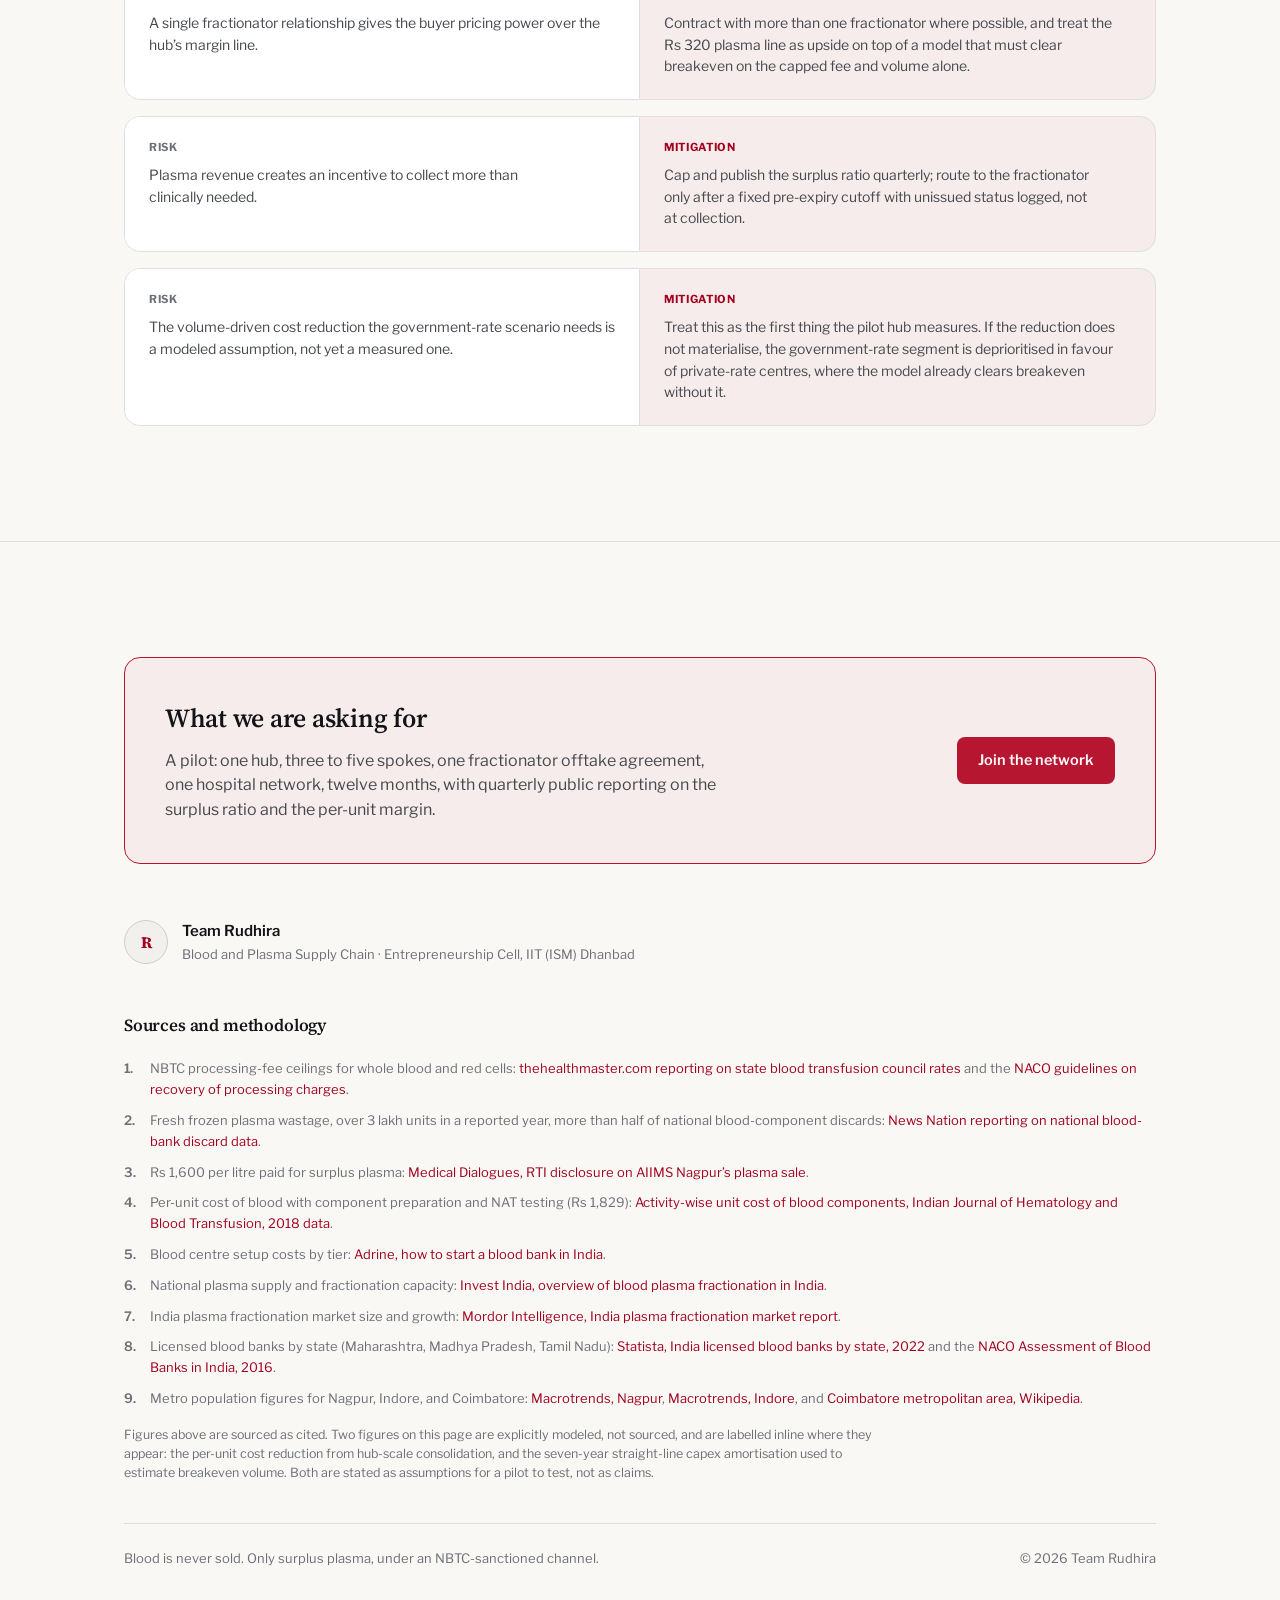
==== commit f12edb97: "Add OG image, drop the image-slot.js canvas component og-image.png: 1200x630 branded share card (ser" ====
--- a/index.html
+++ b/index.html
@@ -5,15 +5,22 @@
 <meta name="viewport" content="width=device-width, initial-scale=1.0">
 <title>Rudhira | A self-sustaining blood and plasma model</title>
 <meta name="description" content="Rudhira funds India's blood supply chain by monetizing the surplus plasma blood banks already discard, not by selling blood.">
+<meta name="theme-color" content="#0e0e11">
 <meta property="og:title" content="Rudhira | A self-sustaining blood and plasma model">
 <meta property="og:description" content="Rudhira funds India's blood supply chain by monetizing the surplus plasma blood banks already discard, not by selling blood.">
 <meta property="og:image" content="og-image.png">
+<meta property="og:image:width" content="1200">
+<meta property="og:image:height" content="630">
 <meta property="og:type" content="website">
+<meta property="og:site_name" content="Rudhira">
+<meta name="twitter:card" content="summary_large_image">
+<meta name="twitter:title" content="Rudhira | A self-sustaining blood and plasma model">
+<meta name="twitter:description" content="A hub-and-spoke model that funds India's blood supply by selling only the plasma that would otherwise expire unused.">
+<meta name="twitter:image" content="og-image.png">
 <link rel="preconnect" href="https://fonts.googleapis.com">
 <link rel="preconnect" href="https://fonts.gstatic.com" crossorigin>
 <link href="https://fonts.googleapis.com/css2?family=Source+Serif+4:opsz,wght@8..60,400;8..60,600;8..60,700&family=Libre+Franklin:wght@400;500;600;700&family=IBM+Plex+Mono:wght@500;600&display=swap" rel="stylesheet">
 <link rel="stylesheet" href="styles.css">
-<script src="./image-slot.js"></script>
 </head>
 <body>
 <a class="skiplink" href="#top">Skip to main content</a>
@@ -47,8 +54,9 @@
 <!-- HERO -->
 <section class="hero">
   <div class="hero-media">
-    <image-slot id="hero-photo" shape="rect" fit="cover" placeholder="Drop a strong hero photo — cold-chain storage, a donation drive, or the hub in action" src="https://images.unsplash.com/photo-1753011399874-e4fa3ec22645?q=80&amp;w=2600&amp;auto=format&amp;fit=crop" credit="Photo by Nils Huenerfuerst on Unsplash" credit-href="https://unsplash.com/@nhuenerfuerst"></image-slot>
+    <img class="hero-photo" src="https://images.unsplash.com/photo-1753011399874-e4fa3ec22645?q=80&amp;w=2600&amp;auto=format&amp;fit=crop" alt="" fetchpriority="high">
     <div class="hero-scrim"></div>
+    <p class="hero-credit">Photo by <a href="https://unsplash.com/@nhuenerfuerst?utm_source=rudhira&amp;utm_medium=referral" target="_blank" rel="noopener">Nils Huenerfuerst</a> on <a href="https://unsplash.com/?utm_source=rudhira&amp;utm_medium=referral" target="_blank" rel="noopener">Unsplash</a></p>
     <div class="hero-media-overlay">
       <span class="eyebrow" data-i18n="hero_eyebrow">Hub-and-spoke plasma economics</span>
       <h1 data-i18n="hero_h1">We don&rsquo;t sell blood. We stop wasting its plasma.</h1>
--- a/styles.css
+++ b/styles.css
@@ -144,8 +144,16 @@
 .hero-media{
   position:relative;width:100%;height:min(78vh,720px);min-height:460px;overflow:hidden;
 }
-.hero-media image-slot{position:absolute;inset:0;width:100%;height:100%;border-radius:0}
-.hero-media image-slot::part(empty){justify-content:flex-start;padding-top:12%}
+.hero-media .hero-photo{position:absolute;inset:0;width:100%;height:100%;object-fit:cover;border-radius:0}
+.hero-credit{
+  position:absolute;left:8px;bottom:8px;z-index:2;margin:0;
+  padding:3px 8px;border-radius:5px;
+  background:oklch(0% 0 0 / 0.5);backdrop-filter:blur(6px);
+  font:10px/1.2 var(--sans);color:oklch(100% 0 0 / 0.82);
+  max-width:calc(100% - 16px);white-space:nowrap;overflow:hidden;text-overflow:ellipsis;
+}
+.hero-credit a{color:inherit;text-decoration:none}
+.hero-credit a:hover{text-decoration:underline}
 .hero-scrim{
   position:absolute;inset:0;pointer-events:none;
   background:linear-gradient(180deg, oklch(15% 0.005 264 / 0) 0%, oklch(15% 0.005 264 / 0.1) 55%, oklch(15% 0.005 264 / 0.88) 100%);
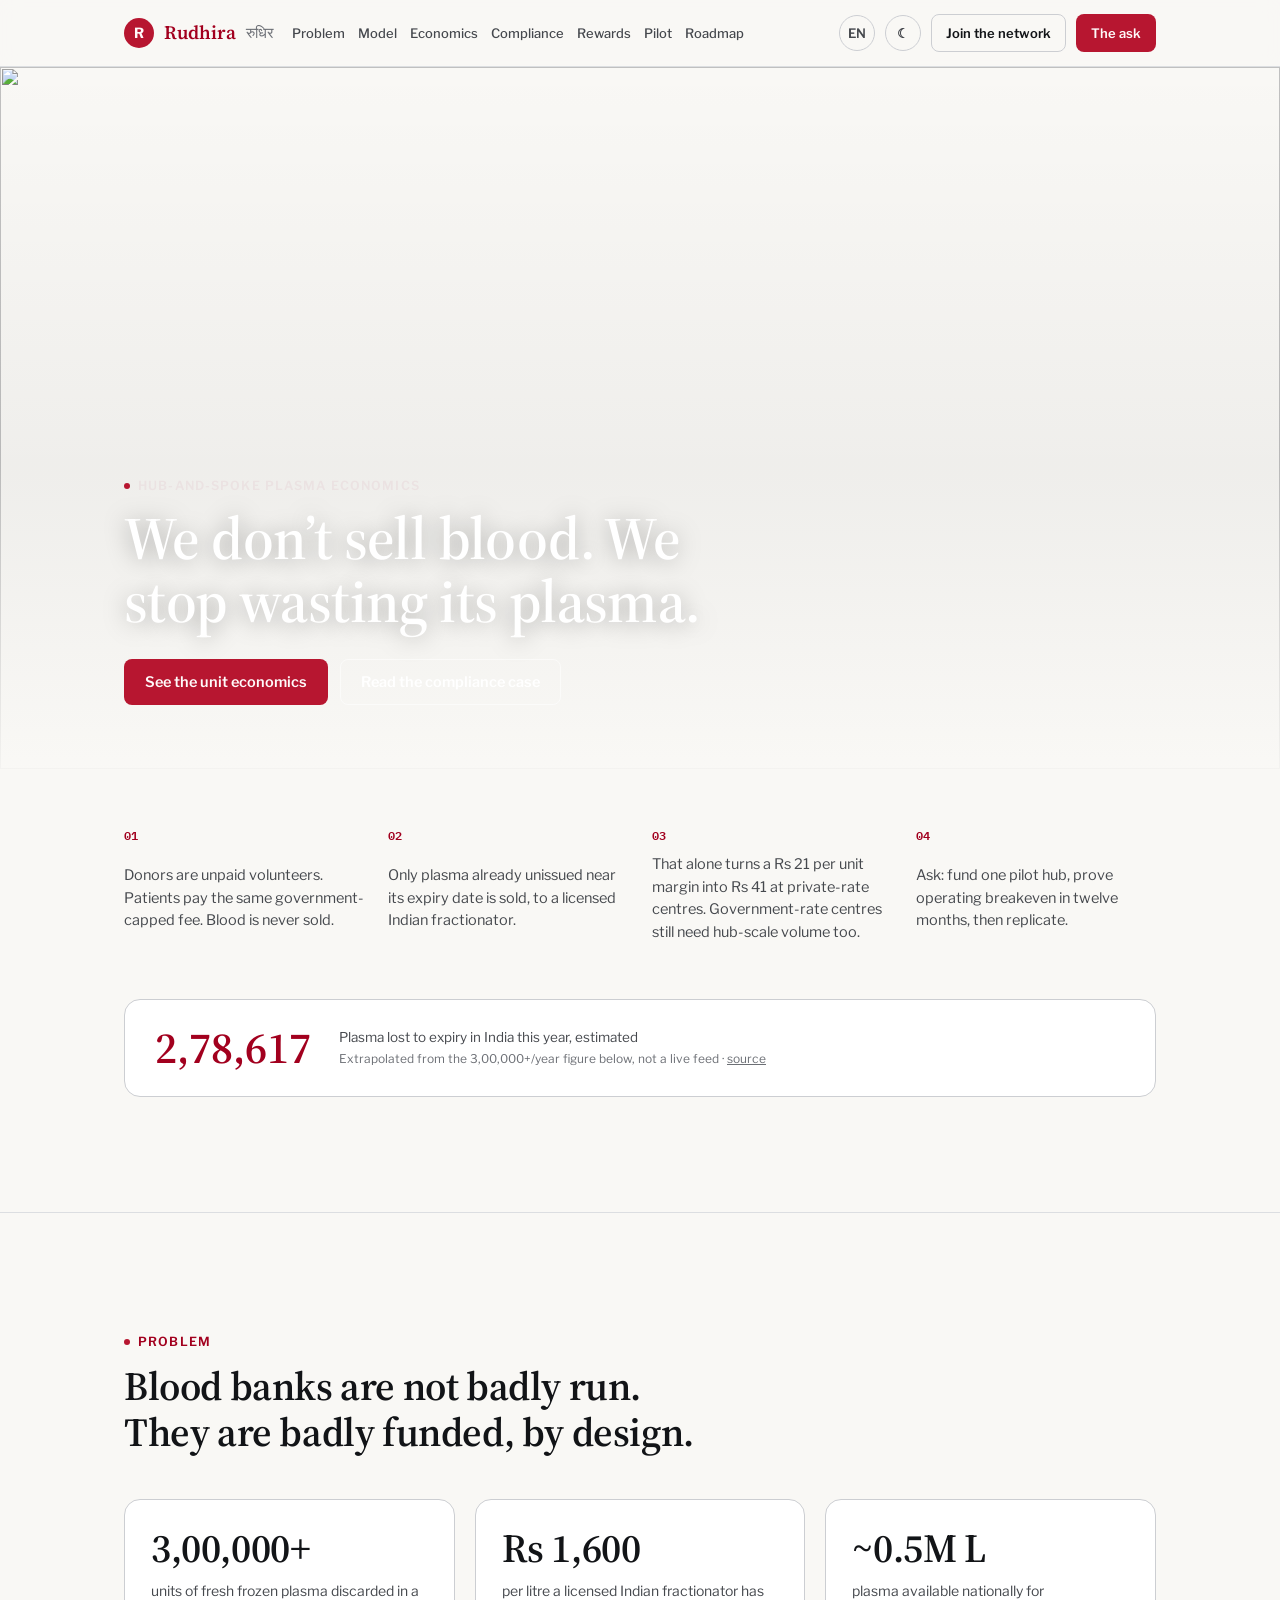
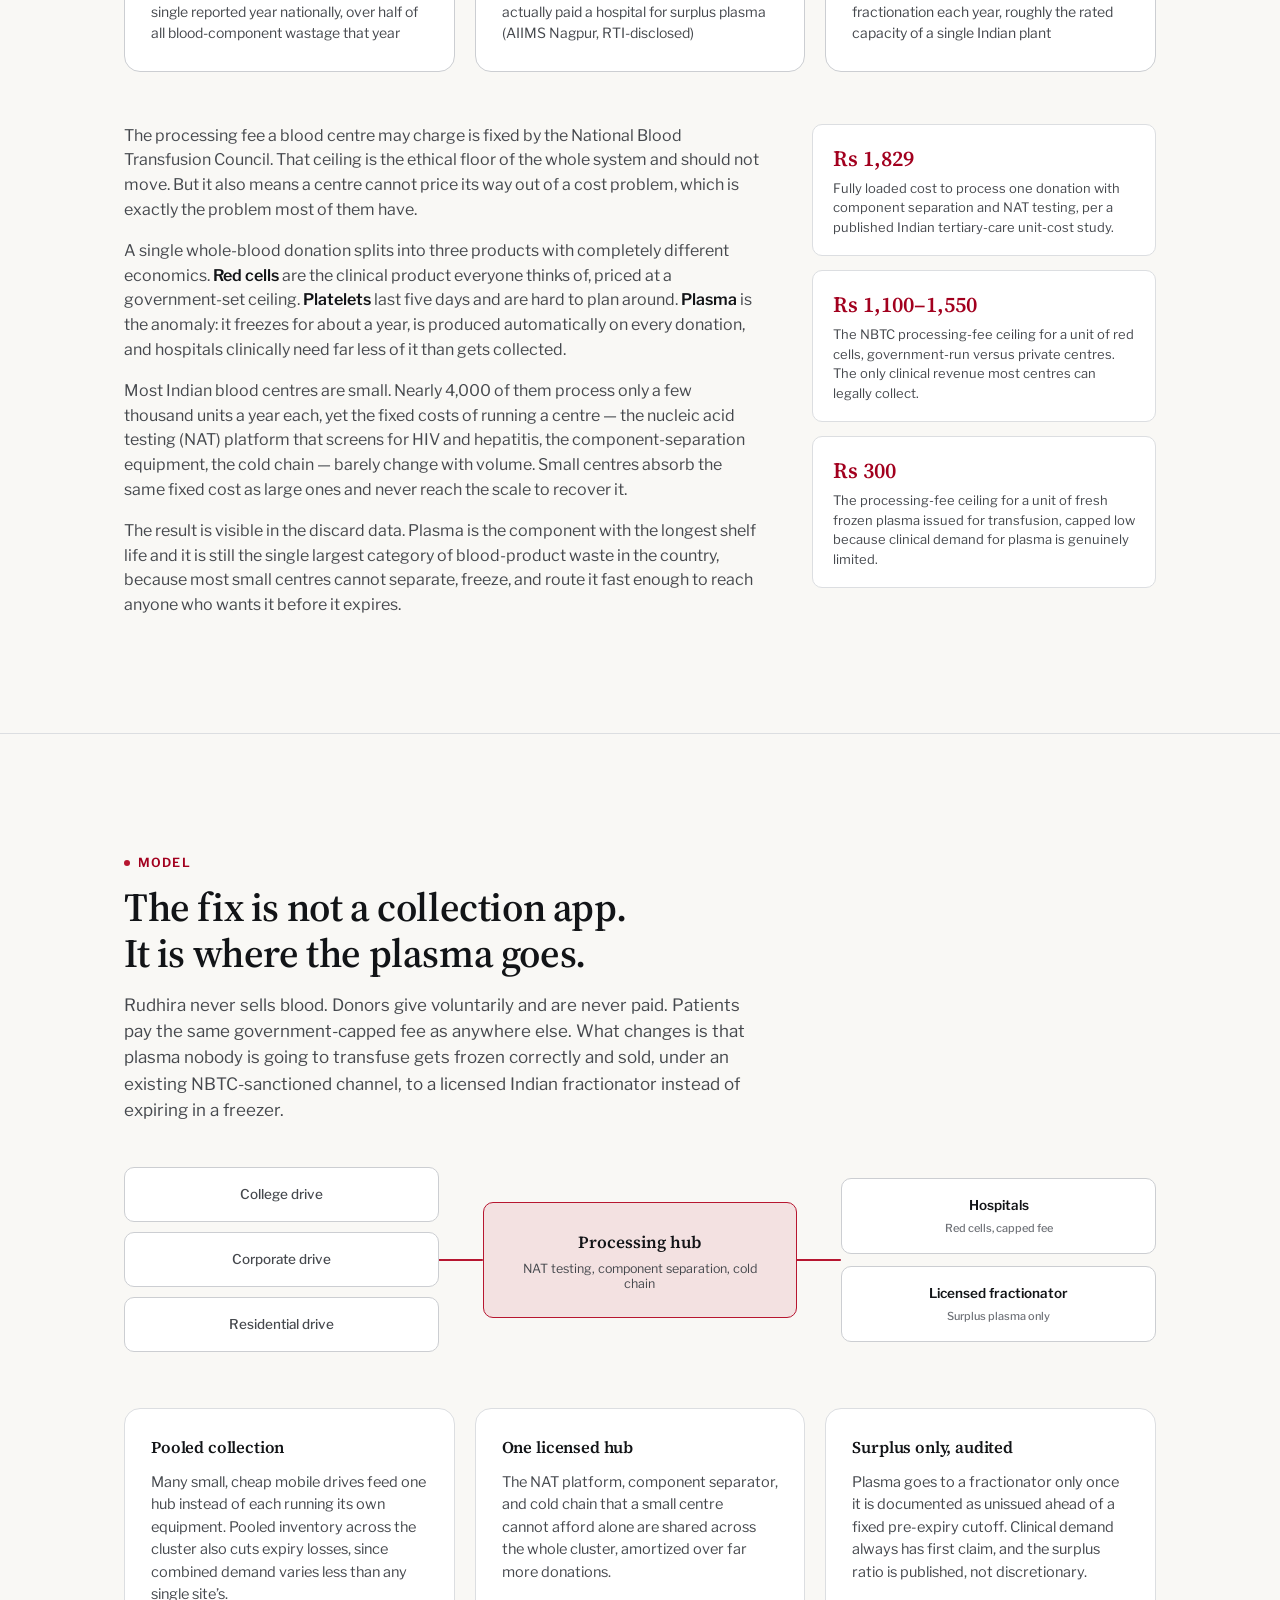
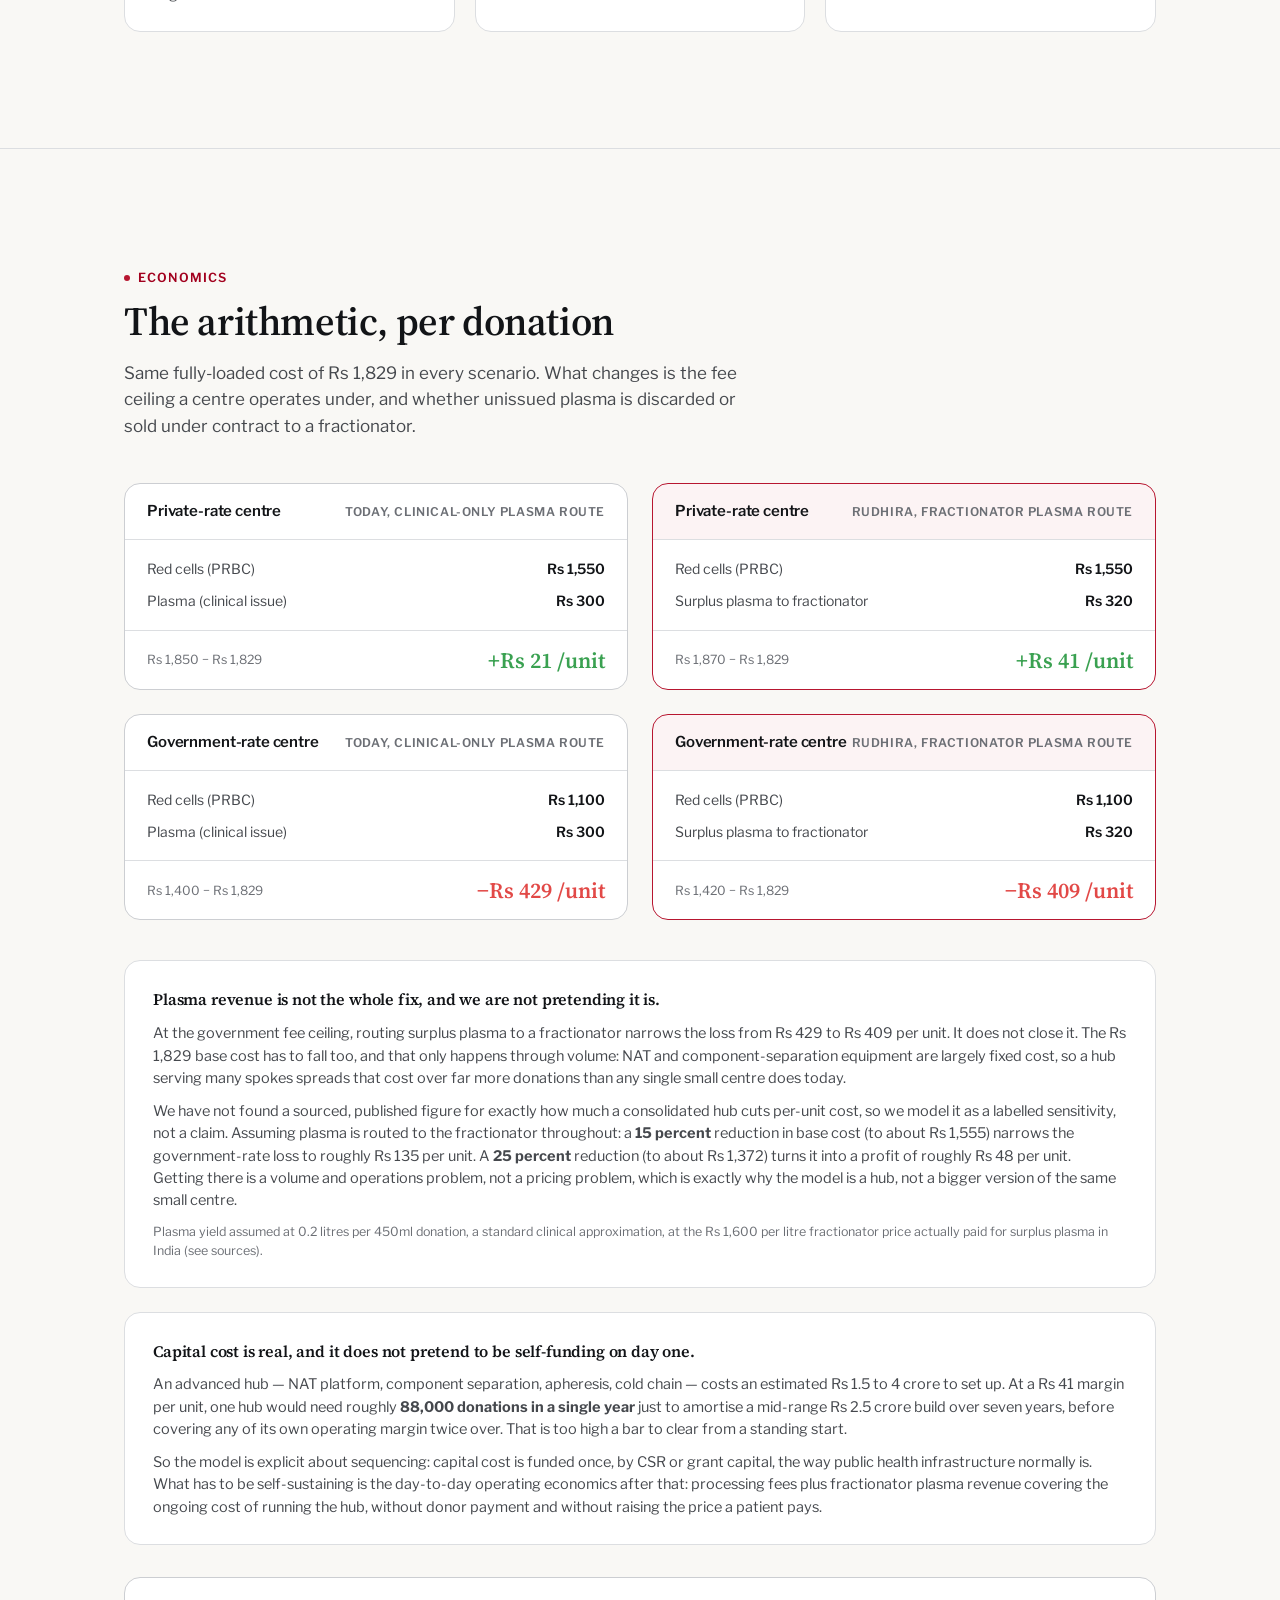
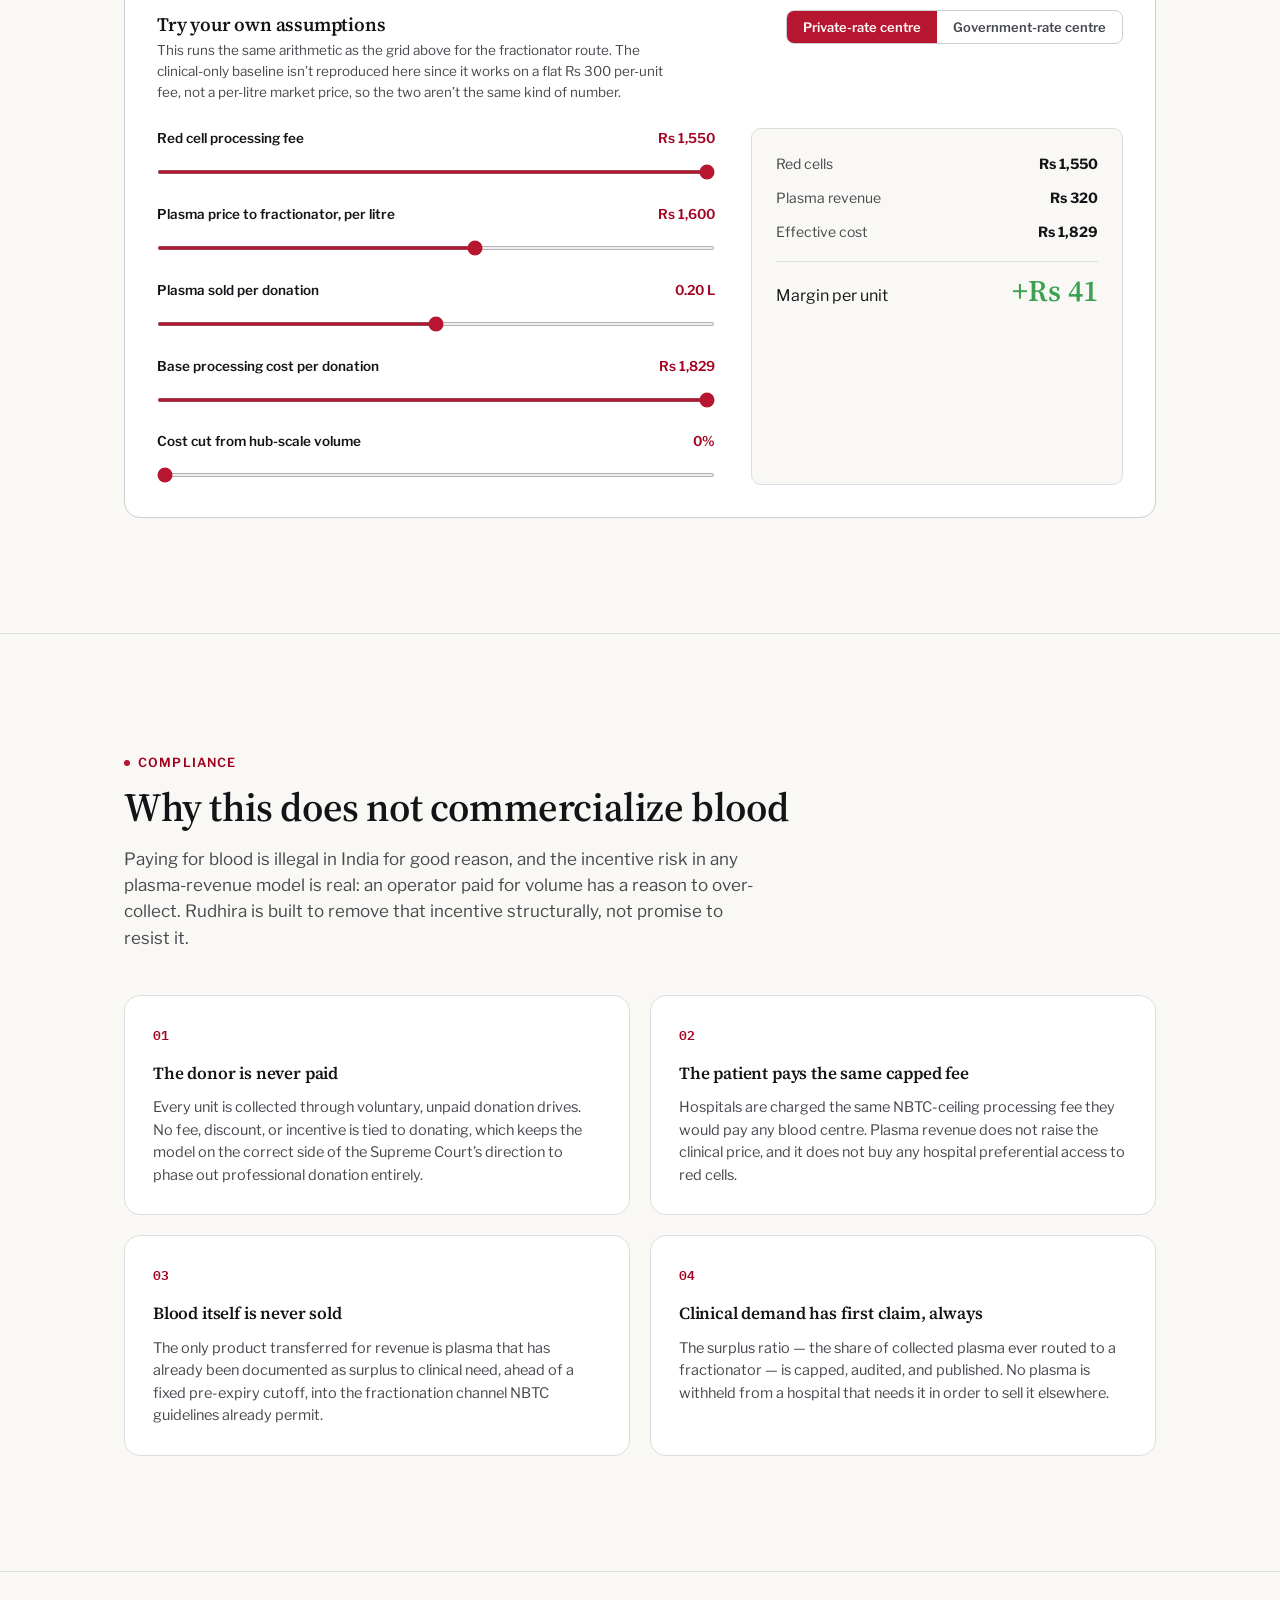
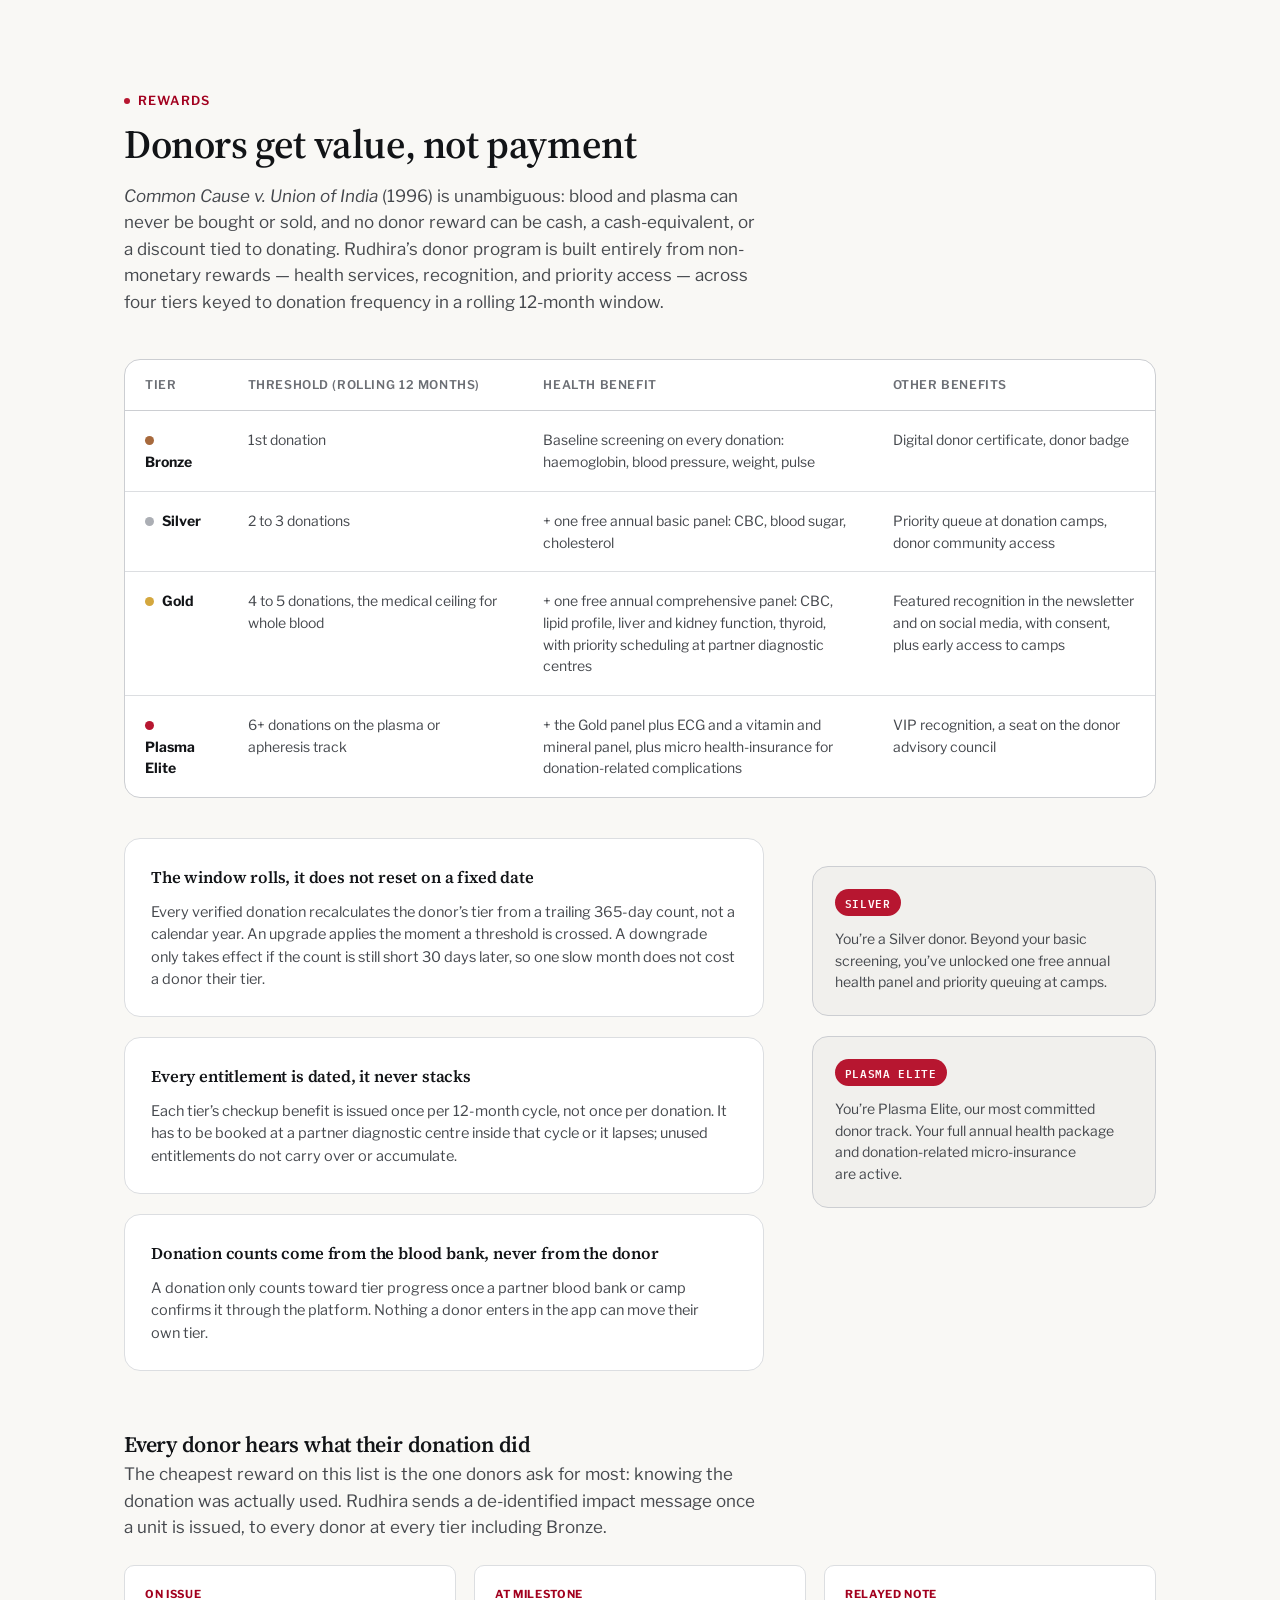
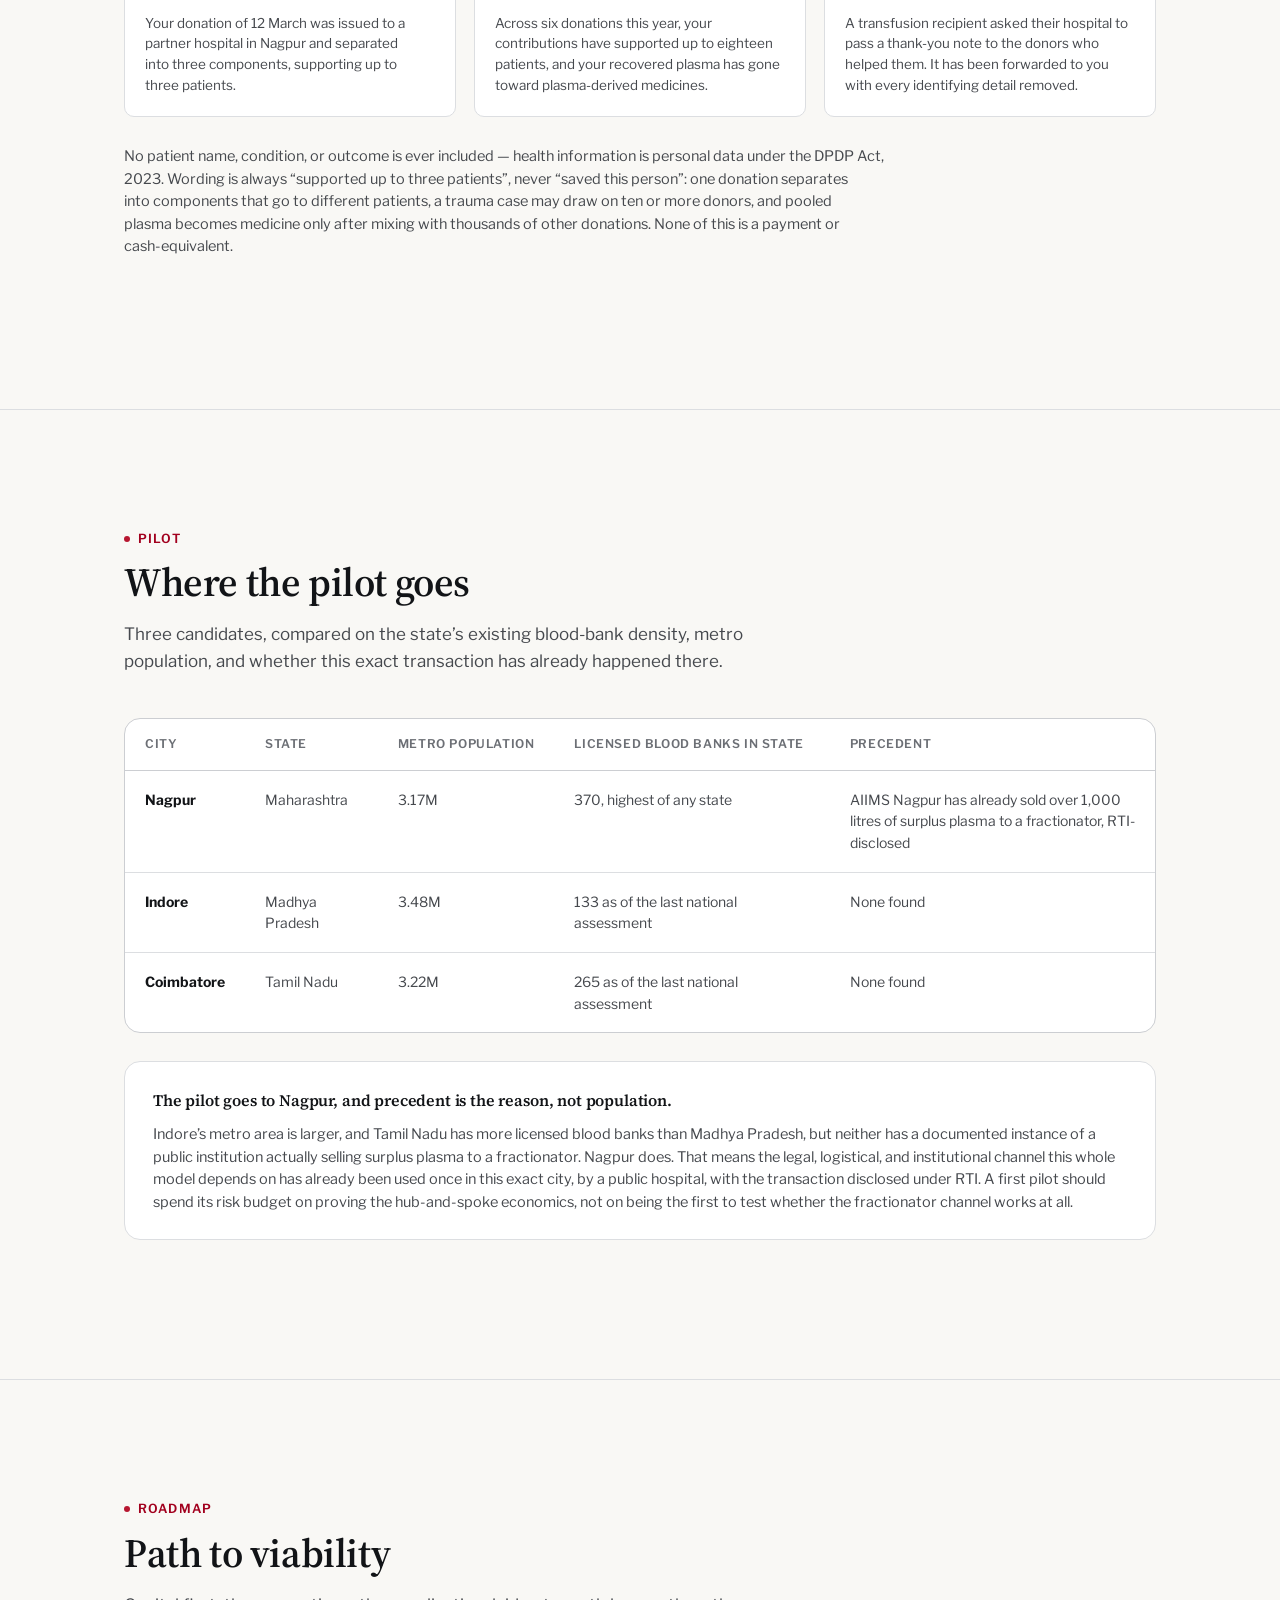
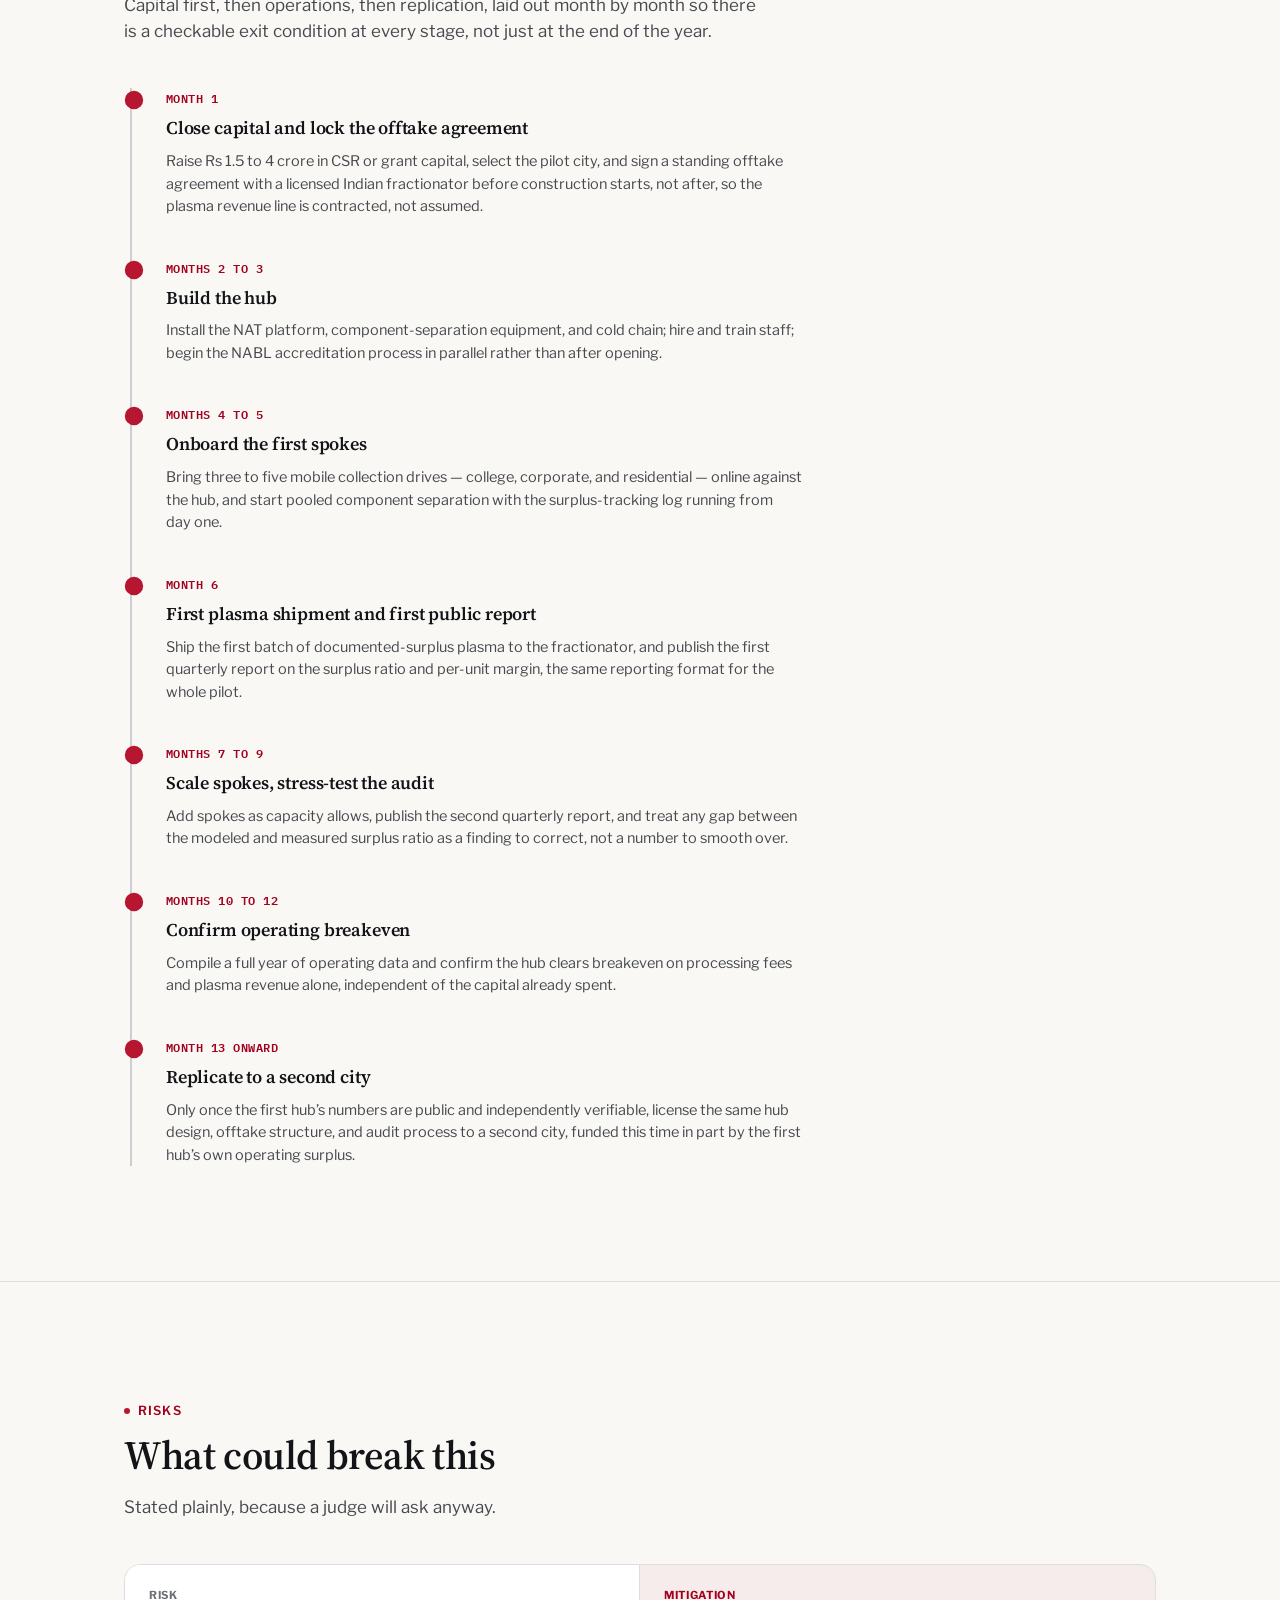
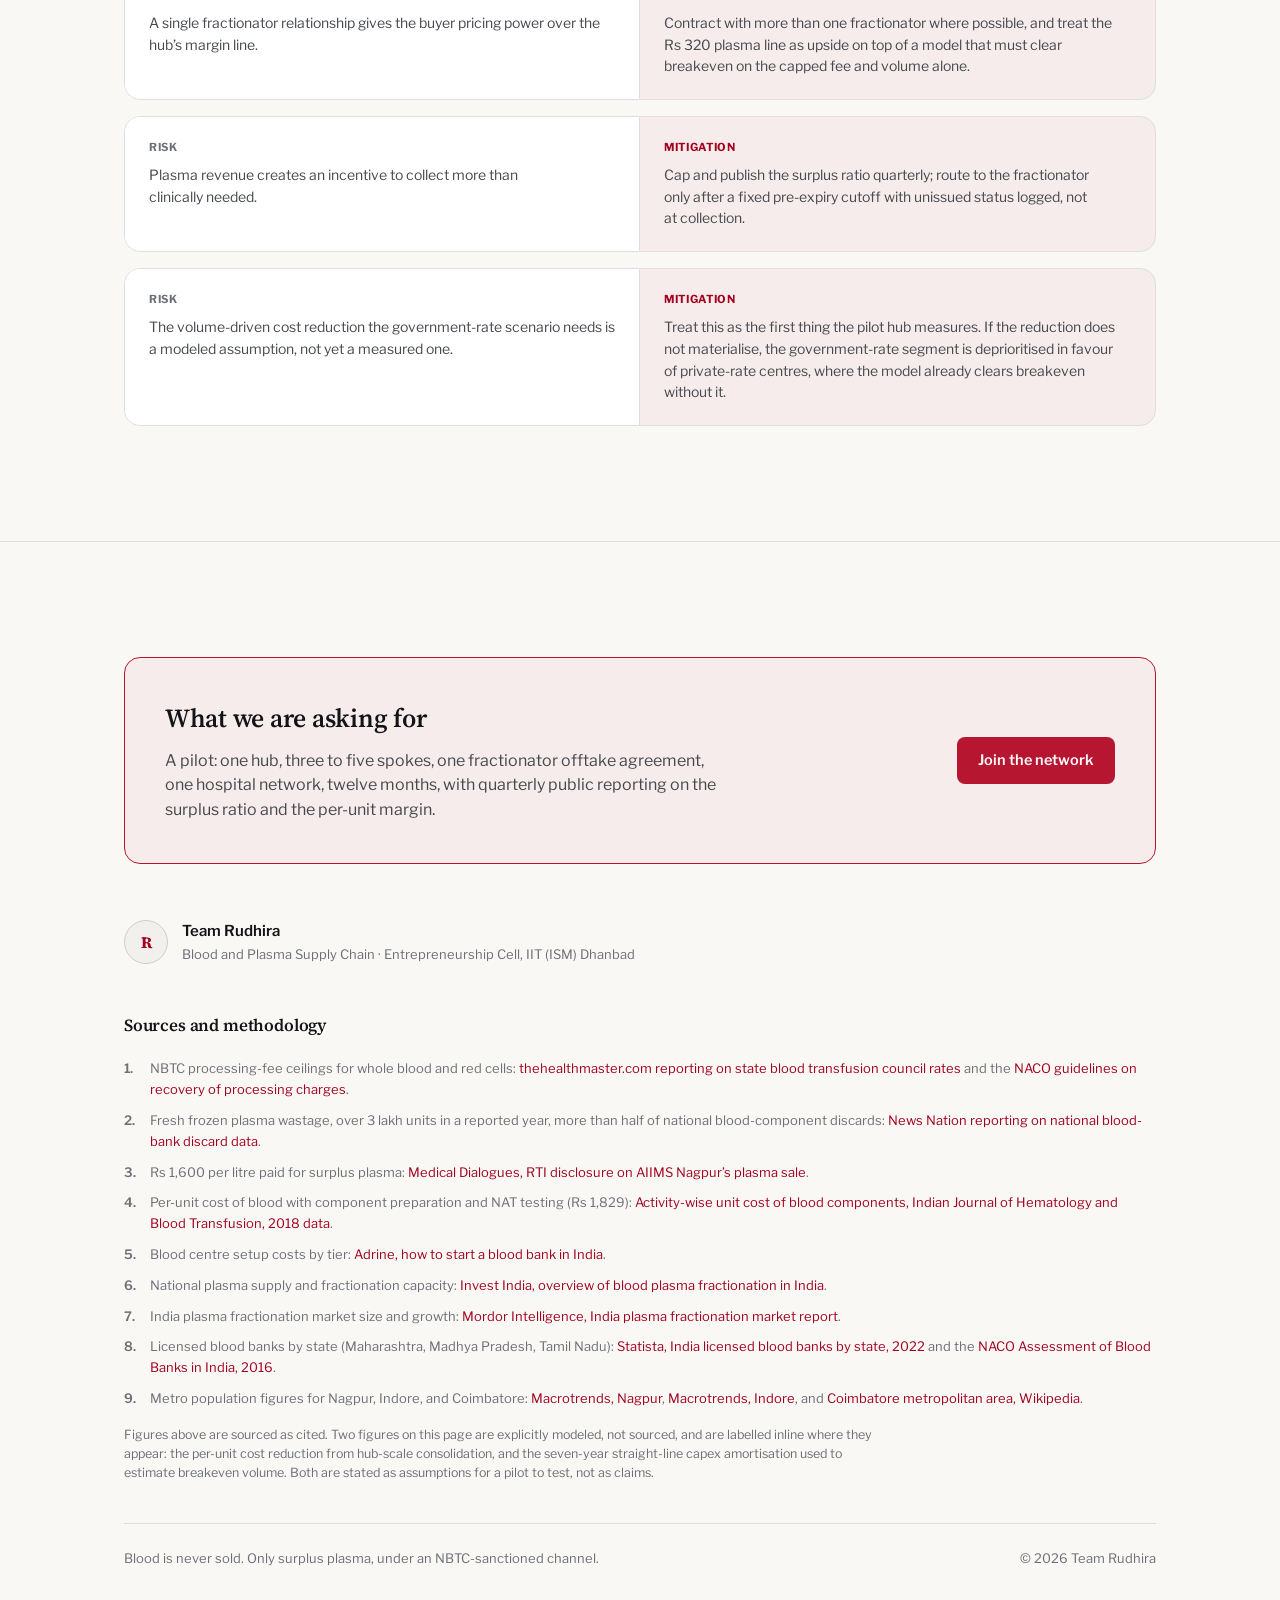
==== commit 464070ec: "Remove the hero photo credit line Dropped the .hero-credit chip and its CSS. Unsplash's license does" ====
--- a/index.html
+++ b/index.html
@@ -56,7 +56,6 @@
   <div class="hero-media">
     <img class="hero-photo" src="https://images.unsplash.com/photo-1753011399874-e4fa3ec22645?q=80&amp;w=2600&amp;auto=format&amp;fit=crop" alt="" fetchpriority="high">
     <div class="hero-scrim"></div>
-    <p class="hero-credit">Photo by <a href="https://unsplash.com/@nhuenerfuerst?utm_source=rudhira&amp;utm_medium=referral" target="_blank" rel="noopener">Nils Huenerfuerst</a> on <a href="https://unsplash.com/?utm_source=rudhira&amp;utm_medium=referral" target="_blank" rel="noopener">Unsplash</a></p>
     <div class="hero-media-overlay">
       <span class="eyebrow" data-i18n="hero_eyebrow">Hub-and-spoke plasma economics</span>
       <h1 data-i18n="hero_h1">We don&rsquo;t sell blood. We stop wasting its plasma.</h1>
--- a/styles.css
+++ b/styles.css
@@ -145,15 +145,6 @@
   position:relative;width:100%;height:min(78vh,720px);min-height:460px;overflow:hidden;
 }
 .hero-media .hero-photo{position:absolute;inset:0;width:100%;height:100%;object-fit:cover;border-radius:0}
-.hero-credit{
-  position:absolute;left:8px;bottom:8px;z-index:2;margin:0;
-  padding:3px 8px;border-radius:5px;
-  background:oklch(0% 0 0 / 0.5);backdrop-filter:blur(6px);
-  font:10px/1.2 var(--sans);color:oklch(100% 0 0 / 0.82);
-  max-width:calc(100% - 16px);white-space:nowrap;overflow:hidden;text-overflow:ellipsis;
-}
-.hero-credit a{color:inherit;text-decoration:none}
-.hero-credit a:hover{text-decoration:underline}
 .hero-scrim{
   position:absolute;inset:0;pointer-events:none;
   background:linear-gradient(180deg, oklch(15% 0.005 264 / 0) 0%, oklch(15% 0.005 264 / 0.1) 55%, oklch(15% 0.005 264 / 0.88) 100%);
